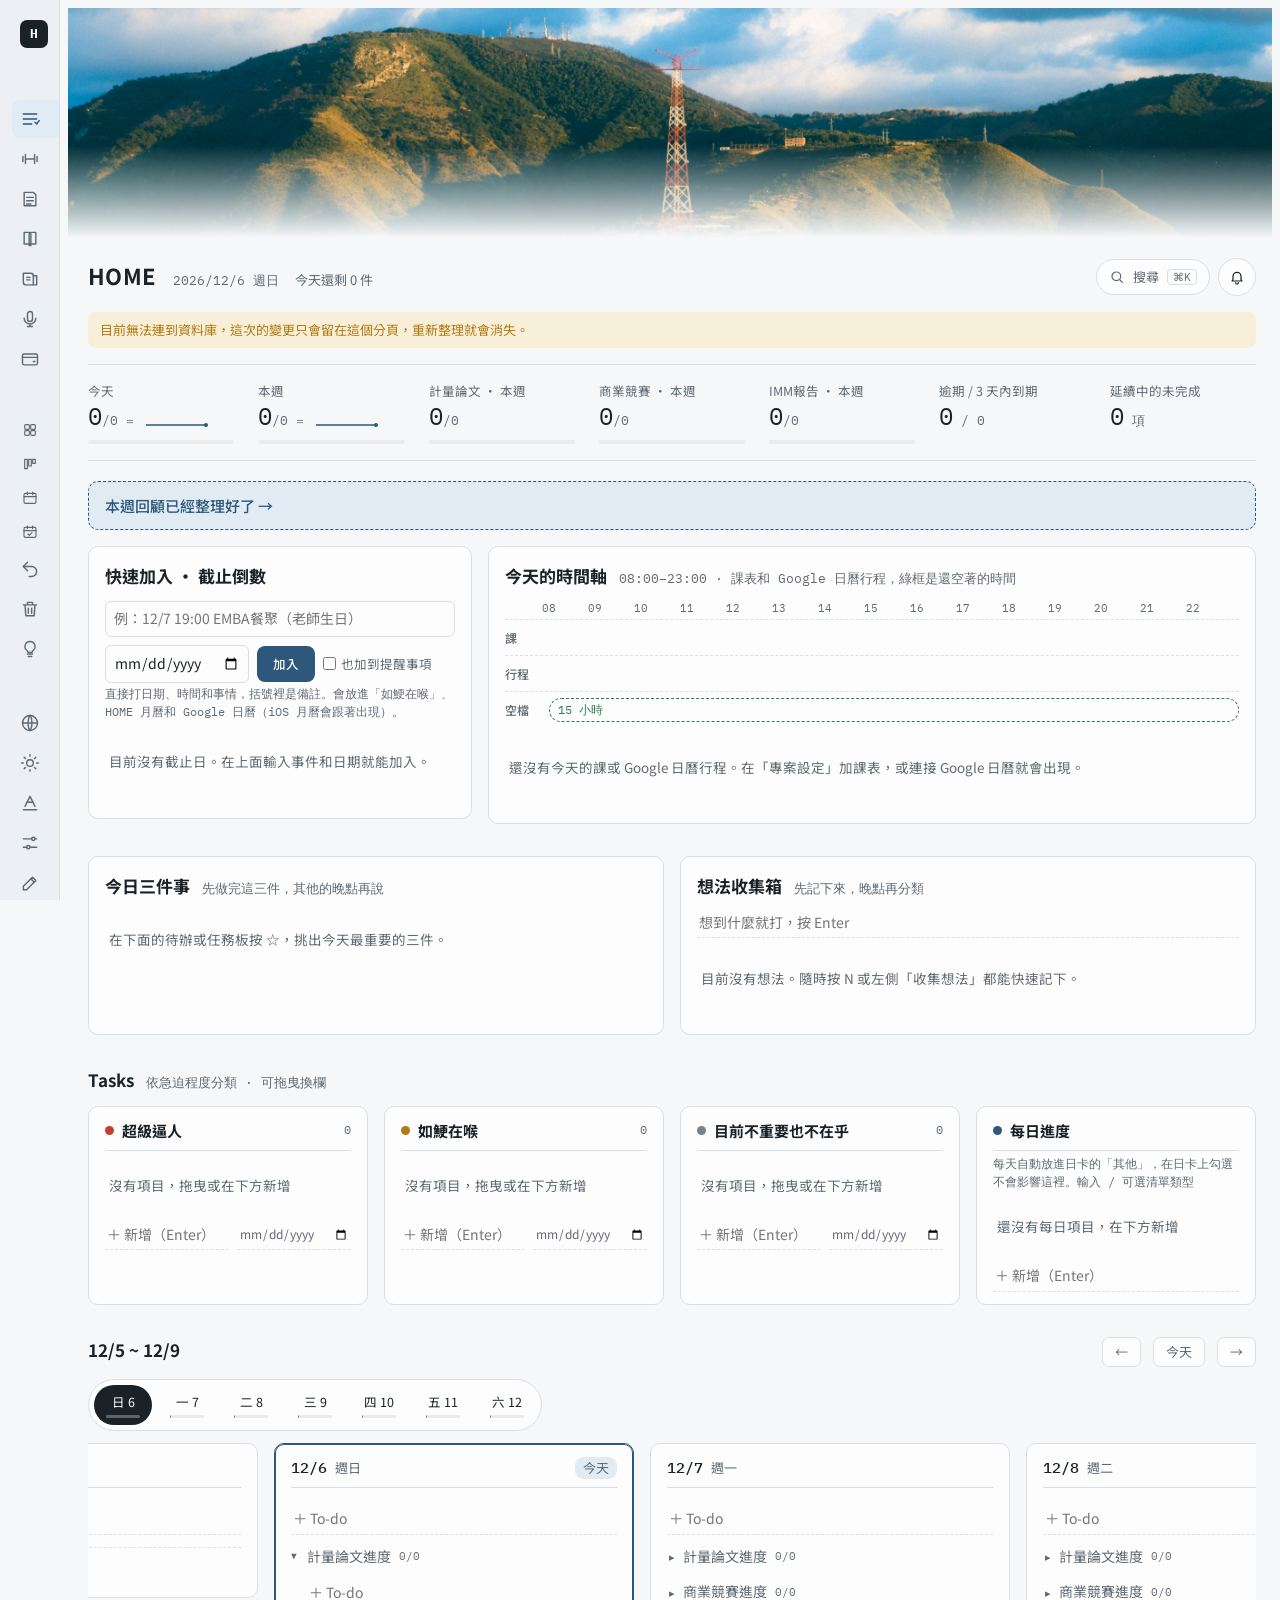
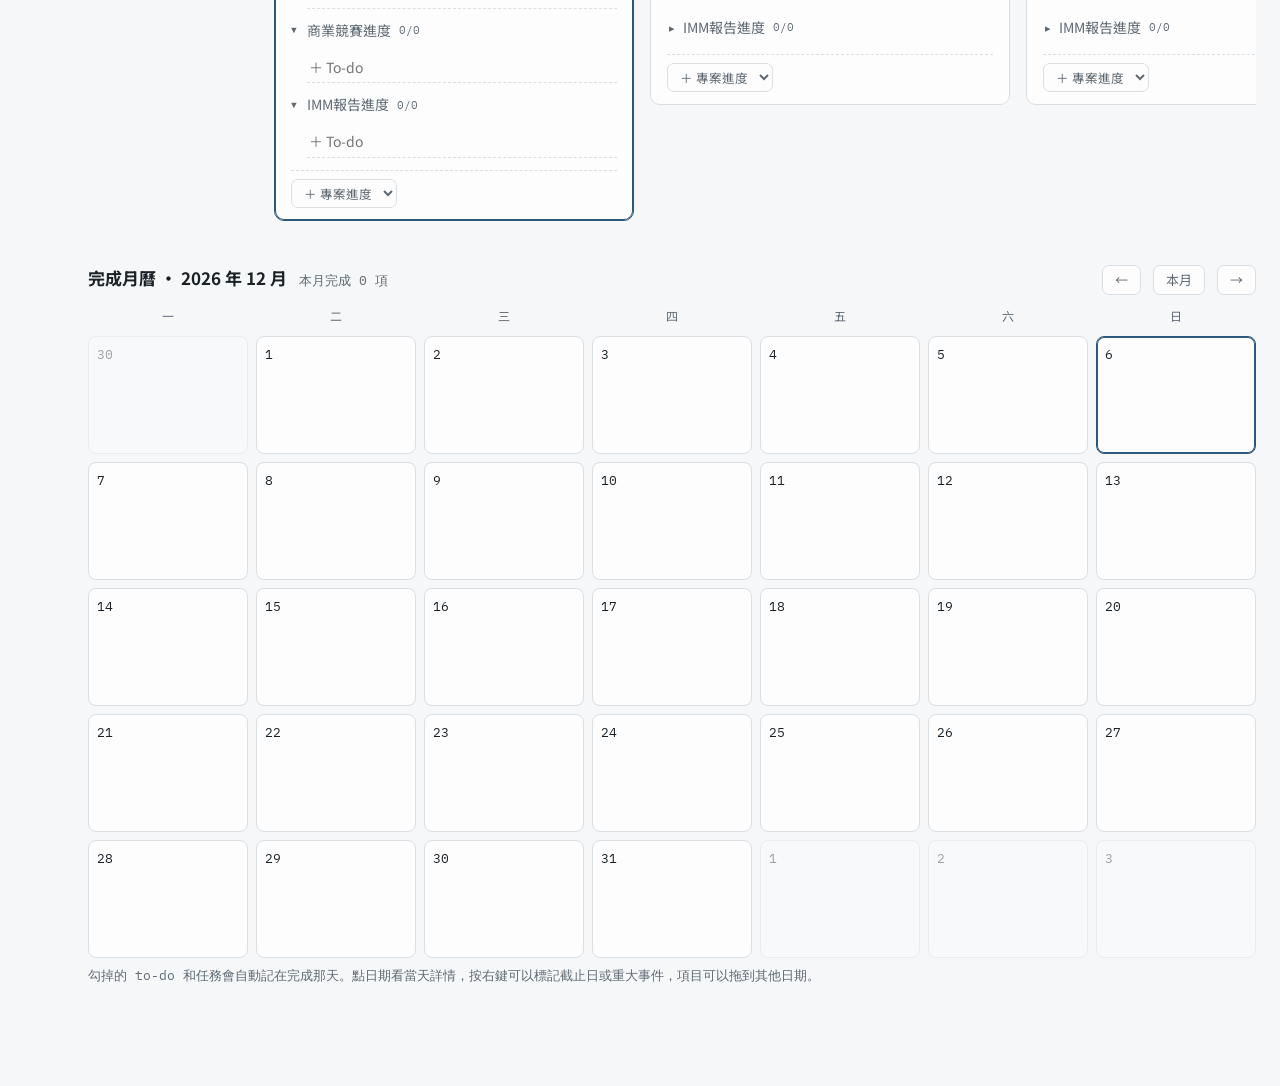
==== index.html @ 3d90a475 "Divider on --- and IME-safe Enter Typing --- then Enter adds a divider in task columns, the daily li" ====
<!doctype html>
<html lang="zh-Hant">
<meta charset="utf-8">
<meta name="viewport" content="width=device-width, initial-scale=1, viewport-fit=cover">
<title>Adam 的 HOME</title>
<meta name="claude:viewport-fit-sides" content="cover">
<script>
/* Standalone app (GitHub Pages): sign in with Google, store data in Firestore (fb.js), installable with offline cache.
   Inside claude.ai none of this runs and the page uses Claude's own storage. */
if (/\.github\.io$|^localhost$|^127\.0\.0\.1$/.test(location.hostname)) {
  window.HOME_READY = new Promise(r => { window.HOME_RESOLVE = r; });
  const add = (tag, attrs) => { const e = document.createElement(tag); Object.assign(e, attrs); document.head.appendChild(e); };
  add("link", { rel: "manifest", href: "manifest.webmanifest" });
  add("link", { rel: "apple-touch-icon", href: "icons/180.png" });
  add("meta", { name: "apple-mobile-web-app-capable", content: "yes" });
  add("meta", { name: "mobile-web-app-capable", content: "yes" });
  add("meta", { name: "apple-mobile-web-app-title", content: "HOME" });
  add("meta", { name: "theme-color", content: "#1d2124" });
  add("script", { type: "module", src: "fb.js" });
  if ("serviceWorker" in navigator) addEventListener("load", () => navigator.serviceWorker.register("sw.js").catch(() => {}));
}
</script>
<link rel="preconnect" href="https://fonts.googleapis.com">
<link rel="stylesheet" href="https://fonts.googleapis.com/css2?family=Noto+Sans+TC:wght@400;500;700&family=IBM+Plex+Mono:wght@400;500&display=swap">
<style>
.g-h h3[data-cmr],.sec-h h2[data-cmr]{border-radius:4px;cursor:text}.g-h h3[data-cmr]:hover,.sec-h h2[data-cmr]:hover{background:var(--calm-soft)}
.cmr-in{font:inherit;color:inherit;border:1px solid var(--accent);border-radius:4px;background:var(--surface);padding:1px 4px;min-width:6em;max-width:100%}
.gl-cell{display:inline-block;min-width:1.5em;border-radius:3px;outline:none;cursor:text}.gl-cell:hover{background:var(--calm-soft)}.gl-cell:focus{background:var(--surface);box-shadow:0 0 0 1px var(--accent)}.ex-ren input{font:inherit;width:100%;padding:2px 6px;border:1px solid var(--accent);border-radius:6px;background:var(--surface);color:inherit}

/* Layout: a slim left rail (expands on hover/tap) holds every switch; the desk to its right = overview, urgency board, week columns, done calendar */
:root{
  --bg:#f7f7f5; --surface:#ffffff; --fg:#1d2124; --muted:#6d747a; --line:#e3e4e1;
  --accent:#2f5d8a; --accent-soft:#e6eef6;
  --hot:#c2412d; --hot-soft:#fbe9e5; --warn:#b07a12; --warn-soft:#f8efd9; --hot-ink:#a3301c; --warn-ink:#7f5508; --calm:#7a8288; --calm-soft:#eef0f1;
  --good:#2f7d4f; --good-soft:#e3f1e8; --rail:#eeeeeb; --shade:rgb(0 0 0 / .14); --scrim:rgb(0 0 0 / .28);
  --f-body:"Noto Sans TC","PingFang TC","Microsoft JhengHei",system-ui,sans-serif;
  --f-mono:"IBM Plex Mono",ui-monospace,Menlo,monospace;
  --rail-w:60px; --rail-open:236px;
}
@media (prefers-color-scheme:dark){:root:not([data-theme="light"]){
  --bg:#17191b; --surface:#1f2225; --fg:#e7e9ea; --muted:#9aa1a7; --line:#30353a;
  --accent:#7fb0e0; --accent-soft:#22313f;
  --hot:#ef8a76; --hot-soft:#3a2420; --warn:#e2b45a; --warn-soft:#352b18; --hot-ink:#ef8a76; --warn-ink:#e2b45a; --calm:#a3abb1; --calm-soft:#272b2f; --good:#6cc391; --good-soft:#1d3226; --rail:#1b1e20;
  color-scheme:dark}}
:root[data-theme="dark"]{
  --bg:#17191b; --surface:#1f2225; --fg:#e7e9ea; --muted:#9aa1a7; --line:#30353a;
  --accent:#7fb0e0; --accent-soft:#22313f;
  --hot:#ef8a76; --hot-soft:#3a2420; --warn:#e2b45a; --warn-soft:#352b18; --hot-ink:#ef8a76; --warn-ink:#e2b45a; --calm:#a3abb1; --calm-soft:#272b2f; --good:#6cc391; --good-soft:#1d3226; --rail:#1b1e20;
  color-scheme:dark}
*{box-sizing:border-box}
h1,h2,h3,h4{text-wrap:balance}
body{background:var(--bg);color:var(--fg);font-family:var(--f-body);font-size:15px;line-height:1.55}
.wrap{max-width:1340px;margin:0 auto;padding-block:20px 60px;padding-left:calc(var(--rail-w) + max(20px,env(safe-area-inset-left,0px)));padding-right:max(16px,env(safe-area-inset-right,0px))}
header.top{display:flex;flex-wrap:wrap;align-items:baseline;gap:8px 16px;margin-bottom:16px}
h1{font-size:22px;margin:0;letter-spacing:.02em;font-weight:700}
.sub{color:var(--muted);font-size:13px;font-family:var(--f-mono)}
button,input,textarea,select{font:inherit;color:inherit}
button:focus-visible,input:focus-visible,textarea:focus-visible,select:focus-visible,summary:focus-visible,a:focus-visible{outline:2px solid var(--accent);outline-offset:2px}

/* ---- left rail ---- */
.side{position:fixed;left:0;top:0;bottom:0;z-index:20;width:calc(var(--rail-open) + env(safe-area-inset-left,0px));background:var(--rail);
  padding-left:env(safe-area-inset-left,0px);padding-top:env(safe-area-inset-top,0px);padding-bottom:env(safe-area-inset-bottom,0px);
  /* the rail is always full width; a clip reveals it, so opening never re-lays-out its contents */
  clip-path:inset(0 calc(var(--rail-open) - var(--rail-w)) 0 0);-webkit-clip-path:inset(0 calc(var(--rail-open) - var(--rail-w)) 0 0);
  transition:clip-path .18s ease,-webkit-clip-path .18s ease,box-shadow .18s ease;overflow:hidden}
.side::after{content:"";position:absolute;top:0;bottom:0;left:calc(var(--rail-w) + env(safe-area-inset-left,0px) - 1px);width:1px;background:var(--line);transition:transform .18s ease;pointer-events:none}
.side.open::after{transform:translateX(calc(var(--rail-open) - var(--rail-w)))}
.side-scroll{height:100%;overflow-y:auto;overflow-x:hidden;padding:16px 12px 20px;display:flex;flex-direction:column;gap:2px;scrollbar-width:thin}
.side.open{clip-path:inset(0 -32px 0 0);-webkit-clip-path:inset(0 -32px 0 0);box-shadow:4px 0 24px var(--shade)}
@media (hover:hover){.side:hover{clip-path:inset(0 -32px 0 0);-webkit-clip-path:inset(0 -32px 0 0);box-shadow:4px 0 24px var(--shade)}.side:hover::after{transform:translateX(calc(var(--rail-open) - var(--rail-w)))}}
.side .lbl{white-space:nowrap;opacity:0;transition:opacity .12s}
.side.open .lbl{opacity:1}
@media (hover:hover){.side:hover .lbl{opacity:1}}
.brand{display:flex;align-items:center;gap:12px;padding:4px 8px 16px;font-weight:700;letter-spacing:.04em}
.brand .mark{width:28px;height:28px;border-radius:7px;background:var(--fg);color:var(--bg);display:grid;place-items:center;font-family:var(--f-mono);font-size:13px;flex:none}
.grp{font-size:11px;letter-spacing:.08em;color:var(--muted);padding:16px 12px 4px;white-space:nowrap;height:32px}
.navb{display:flex;align-items:center;gap:12px;width:100%;border:0;background:none;border-radius:8px;padding:8px 8px;cursor:pointer;color:var(--muted);text-align:left;font-size:14px;min-height:38px}
.navb svg{width:20px;height:20px;flex:none;stroke:currentColor;fill:none;stroke-width:1.7;stroke-linecap:round;stroke-linejoin:round}
.navb:hover{background:var(--calm-soft);color:var(--fg)}
.navb[aria-current="page"]{background:var(--accent-soft);color:var(--accent);font-weight:500}
.navb .val{margin-left:auto;font-family:var(--f-mono);font-size:11.5px;color:var(--muted)}
.navb.sec{font-size:13px;min-height:32px;padding:4px 8px}
.navb.sec svg{width:16px;height:16px;margin:0 2px}
.side hr{border:0;border-top:1px solid var(--line);margin:8px 8px}
.menu-btn{display:none}
@media (max-width:700px){
  :root{--rail-w:0px}
  .side,.side:hover,.side.open{width:min(82vw, calc(var(--rail-open) + env(safe-area-inset-left,0px)));clip-path:none;-webkit-clip-path:none;border-right:1px solid var(--line);transition:transform .2s ease,box-shadow .2s ease}
  .side,.side:hover{transform:translateX(-101%);box-shadow:none}
  .side.open{transform:none}
  .side::after{display:none}
  .menu-btn{display:grid;place-items:center;position:fixed;z-index:21;top:calc(10px + env(safe-area-inset-top,0px));left:calc(10px + env(safe-area-inset-left,0px));width:40px;height:40px;border-radius:10px;border:1px solid var(--line);background:var(--surface);color:var(--fg);cursor:pointer}
  .menu-btn svg{width:20px;height:20px;stroke:currentColor;fill:none;stroke-width:1.8;stroke-linecap:round}
  .wrap{padding-top:64px}
  .brand{padding-left:52px}
}
.scrim{position:fixed;inset:0;z-index:19;background:var(--scrim)}

.banner{background:var(--warn-soft);color:var(--warn);border-radius:8px;padding:8px 12px;font-size:13px;margin-bottom:16px}
section.block{margin-bottom:32px;scroll-margin-top:calc(16px + env(safe-area-inset-top,0px))}
.sec-h{display:flex;align-items:baseline;gap:12px;flex-wrap:wrap;margin:0 0 12px}
.sec-h h2{font-size:17px;margin:0;font-weight:700}
.sec-h .sp{flex:1}
.ghost{border:1px solid var(--line);background:var(--surface);border-radius:7px;padding:4px 12px;font-size:13px;cursor:pointer;color:var(--muted)}
.ghost:hover{color:var(--fg);border-color:var(--muted)}
/* urgency board */
.col.daily .dot{background:var(--accent)}.dl-sub{margin:-4px 0 8px;font-size:12px}.col.daily .t[contenteditable]{outline:none;border-radius:4px}.col.daily .t[contenteditable]:focus{background:var(--calm-soft)}.dl-tag{color:var(--muted);font-size:12px;margin-left:4px}.item.dl-v .t{color:var(--muted);cursor:text}.item.dl-v.dl-own .t{color:var(--fg)}
.board{display:grid;grid-template-columns:repeat(var(--ncol,3),minmax(0,1fr));gap:16px}
@media (min-width:861px){.board[style*="--ncol:4"],.board[style*="--ncol:5"],.board[style*="--ncol:6"]{grid-template-columns:repeat(auto-fit,minmax(240px,1fr))}}
.col.custom .dot{background:var(--muted)}
.ctx.cm{position:fixed;z-index:60;min-width:200px;max-width:280px}
#cmenu[hidden],#slash[hidden]{display:none}
.ctx.slash{position:fixed;z-index:70;min-width:220px;max-width:300px;max-height:320px;overflow:auto}
.ctx.slash button{display:flex;align-items:center;gap:8px;width:100%}
.ctx.slash button.on{background:var(--accent-soft)}
.sl-ic{display:inline-flex;justify-content:center;width:22px;height:22px;align-items:center;border:1px solid var(--line);border-radius:5px;font-size:12px;color:var(--muted);flex:0 0 auto}
.sl-chip{flex:0 0 auto;border:0;border-radius:6px;padding:2px 8px;font-size:12px;background:var(--accent-soft);color:var(--accent);cursor:pointer;white-space:nowrap}
.item.blk .t,.item.blk hr{flex:1}
.item.k-h .t{font-weight:700;font-size:15.5px}
.item.k-p .t{color:var(--fg)}
.item.blk .bul{flex:0 0 auto;width:18px;color:var(--muted);font-family:var(--f-mono);font-size:13px;text-align:center}
.item.k-ul .bul{font-size:18px;line-height:1;color:var(--fg)}
.item.k-tg{display:block}
.item.k-tg details>summary{display:flex;align-items:center;gap:8px;cursor:pointer;list-style:none}
.item.k-tg details>summary::-webkit-details-marker{display:none}
.item.k-tg .tw{display:inline-block;transition:transform .15s;color:var(--muted);font-size:12px;width:18px;text-align:center}
.item.k-tg details[open] .tw{transform:rotate(90deg)}
.item.k-tg summary .t{flex:1}
.tg-kids{list-style:none;margin:4px 0 2px 24px;padding:0}
.tg-kids li{display:flex;gap:8px;align-items:center;padding:2px 0}.tg-kids li::before{content:"•";width:18px;text-align:center;font-size:16px;line-height:1}.tg-kids li .t{flex:1}
.tg-kids li .icon-btn{opacity:0}.tg-kids li:hover .icon-btn{opacity:1}
.tg-add{margin-left:24px}
.item.k-tb{display:block}
.item.k-tb .tb-h{display:flex;align-items:center;gap:8px;min-height:4px}.item.k-tb .tb-h .t{flex:1}
.tb-wrap{overflow-x:auto;margin:4px 0}
.utb{border-collapse:collapse;font-size:13.5px;min-width:100%}
.utb th,.utb td{border:1px solid var(--line);padding:0;min-width:84px}
.utb th{background:var(--calm-soft);font-weight:600}
.utb .tb-x{border:0;min-width:0;width:24px}.utb .tb-x .icon-btn{opacity:0}.utb tr:hover .tb-x .icon-btn{opacity:1}
.tb-cell{width:100%;border:0;background:transparent;padding:4px 8px;font:inherit;color:var(--fg);font-size:16px}
@media (hover:hover) and (pointer:fine){.tb-cell{font-size:13.5px}}
.utb th .tb-cell{font-weight:600}
.tb-cell:focus{outline:2px solid var(--accent);outline-offset:-2px;background:var(--surface)}
.tb-tools{display:flex;gap:8px;opacity:.55}.item.k-tb:hover .tb-tools,.item.k-tb:focus-within .tb-tools{opacity:1}
.item.k-hr hr{border:0;border-top:1px solid var(--line);margin:8px 0;width:100%}
.ctx.cm .add{display:flex;gap:8px;align-items:center}
.ctx.cm .add input[type=text]{flex:1;min-width:0}
.ctx-sep{height:1px;background:var(--line);margin:8px 0}
@media (max-width:860px){.board{grid-template-columns:1fr}}
.col{background:var(--surface);border:1px solid var(--line);border-radius:10px;padding:12px 16px 12px;min-width:0}
.col.drop{border-color:var(--accent);background:var(--accent-soft)}
.col-h{display:flex;align-items:center;gap:8px;padding-bottom:8px;border-bottom:1px solid var(--line);margin-bottom:8px}
.col-h b{font-size:15px}
.col-h .n{margin-left:auto;font-family:var(--f-mono);font-size:12px;color:var(--muted)}
.dot{width:9px;height:9px;border-radius:50%;flex:none}
.urgent .dot{background:var(--hot)} .nagging .dot{background:var(--warn)} .later .dot{background:var(--calm)}
ul.list{list-style:none;margin:0;padding:0}
.item{display:flex;align-items:flex-start;gap:8px;padding:4px 2px;border-radius:6px;min-width:0}
.item:hover{background:var(--bg)}
.item[draggable="true"]{cursor:grab}
.item input[type=checkbox]{width:16px;height:16px;margin-top:4px;accent-color:var(--accent);flex:none;cursor:pointer}
.item .t{flex:1;min-width:0;overflow-wrap:anywhere}
.item.done .t{color:var(--muted);text-decoration:line-through}
.item .due{font-family:var(--f-mono);font-size:11.5px;padding:1px 8px;border-radius:5px;background:var(--calm-soft);color:var(--muted);white-space:nowrap;margin-top:2px}
.item .due.soon{background:var(--hot-soft);color:var(--hot-ink)}
.item .acts{display:none;gap:2px}
.item:hover .acts,.item:focus-within .acts{display:flex}
@media (hover:none){.item .acts{display:flex}}
/* touch: the bigger buttons drop to their own line when the title would get squeezed */
@media (pointer:coarse){.item{flex-wrap:wrap}.item .t{flex:1 1 150px}.item .acts{margin-left:auto}}
.icon-btn{border:0;background:none;color:var(--muted);cursor:pointer;padding:2px 4px;border-radius:5px;font-size:13px;line-height:1.4}
.icon-btn:hover{background:var(--calm-soft);color:var(--fg)}
.add{display:flex;gap:8px;margin-top:8px}
.add input{flex:1;min-width:0;border:0;border-bottom:1px dashed var(--line);background:transparent;padding:4px 2px;font-size:14px}
.add input:focus{outline:none;border-bottom-color:var(--accent)}
.add input[type=date]{flex:0 0 auto;width:auto;font-size:12px;color:var(--muted)}
.done-toggle{font-size:12px;color:var(--muted);background:none;border:0;cursor:pointer;padding:8px 2px 0}
/* week */
/* five wide day columns; the row scrolls sideways instead of squeezing them */
.week{display:grid;grid-auto-flow:column;grid-auto-columns:minmax(360px,1fr);gap:16px;align-items:start;overflow-x:auto;padding-bottom:12px;overscroll-behavior-x:contain;scrollbar-width:auto;scrollbar-color:var(--muted) var(--calm-soft)}
.week::-webkit-scrollbar{height:10px}
.week::-webkit-scrollbar-track{background:var(--calm-soft);border-radius:5px}
.week::-webkit-scrollbar-thumb{background:var(--muted);border-radius:5px}
@media (max-width:640px){.week{grid-auto-columns:86vw}}
.day{background:var(--surface);border:1px solid var(--line);border-radius:10px;padding:12px 16px;min-width:0;display:flex;flex-direction:column;max-height:min(var(--day-max,680px),82vh)}
.day-body{flex:1 1 auto;min-height:0;overflow-y:auto;overscroll-behavior:contain;margin:0 -8px;padding:0 8px;scrollbar-width:thin;scrollbar-color:var(--muted) transparent}
.day-h,.day-foot{flex:0 0 auto}
.day.today{border-color:var(--accent);box-shadow:0 0 0 1px var(--accent) inset}
.day-h{display:flex;align-items:baseline;gap:8px;border-bottom:1px solid var(--line);padding-bottom:8px;margin-bottom:8px}
.day-h b{font-family:var(--f-mono);font-size:15px;font-weight:500}
.day-h span{color:var(--muted);font-size:13px}
.day-h .badge{margin-left:auto;font-size:11px;color:var(--accent);background:var(--accent-soft);padding:1px 8px;border-radius:9px}
details.proj{margin-top:8px}
details.proj summary{cursor:pointer;font-weight:500;font-size:14px;padding:3px 2px;list-style:none;display:flex;align-items:center;gap:8px}
details.proj summary::-webkit-details-marker{display:none}
details.proj summary::before{content:"▸";color:var(--muted);font-size:11px;transition:transform .12s;display:inline-block}
details.proj[open] summary::before{transform:rotate(90deg)}
details.proj summary .cnt{font-family:var(--f-mono);font-size:11px;color:var(--muted);font-weight:400}
details.proj summary .icon-btn{margin-left:auto}
details.proj .inner{padding-left:16px}
details.proj.virtual summary{color:var(--muted);font-weight:400}
.day-foot{display:flex;flex-wrap:wrap;gap:8px;margin-top:12px;padding-top:8px;border-top:1px dashed var(--line)}
.day-foot select{border:1px solid var(--line);background:var(--surface);border-radius:7px;font-size:12.5px;padding:3px 8px;color:var(--muted)}
.mini{font-size:12.5px}
.progress{height:4px;border-radius:2px;background:var(--calm-soft);overflow:hidden;margin:2px 0 8px}
.progress i{display:block;height:100%;background:var(--good)}
.carry-tag{font-size:12px;color:var(--warn-ink);background:var(--warn-soft);border-radius:4px;padding:0 4px;margin-top:3px;white-space:nowrap}
.papers .pp-add{display:flex;gap:8px;flex-wrap:wrap;align-items:center;padding:12px;margin-bottom:12px}
.papers .pp-add input{flex:1 1 180px;min-width:0}.papers .pp-add #pp-title{flex:3 1 260px}.papers .pp-add select{flex:0 1 auto}
.pp-f{margin-bottom:8px;flex-wrap:wrap}.pp-f .chip small{color:var(--muted);font-family:var(--f-mono);margin-left:2px}
.pp-g{margin-top:12px}.pp-g h3{margin:0 0 6px;font-size:15px}.pp-g h3 .cnt{font-family:var(--f-mono);font-size:12px;color:var(--muted);font-weight:400}
.pp-l{list-style:none;margin:0;padding:0}.pp{border-top:1px solid var(--line);padding:6px 0}.pp:first-child{border-top:0}
.pp-r{display:flex;align-items:flex-start;gap:8px}.pp-t{flex:1;min-width:0;text-align:left;display:flex;flex-direction:column;gap:2px;padding:4px 0;color:var(--fg);text-decoration:none}
.pp-t,.pp-t *{text-decoration:none}.pp-t:hover b{text-decoration:underline}.pp-head{margin:0 0 12px}.pp-head b{color:var(--fg);font-weight:500}
.pp-f .chip[aria-pressed="true"] small{color:inherit;opacity:.85}
.pp-t b{font-weight:500;overflow-wrap:anywhere}.pp.noted .pp-t b,.pp.read .pp-t b{color:var(--fg)}
.pp-peek{font-size:12.5px;color:var(--muted);white-space:nowrap;overflow:hidden;text-overflow:ellipsis}
.pp-st{flex:none;font-size:12px;padding:3px 8px;border-radius:999px;border:1px solid var(--line);background:var(--surface);color:var(--muted);min-width:66px;cursor:pointer;margin-top:2px}
.pp-st.read{background:var(--calm-soft);color:var(--fg);border-color:transparent}.pp-st.noted{background:var(--accent-soft);color:var(--accent);border-color:transparent;font-weight:500}
.pp-body{padding:6px 0 4px 74px}.pp-meta{display:grid;grid-template-columns:2fr 1fr 1fr;gap:6px;margin-bottom:8px}.pp-meta input:last-child{grid-column:1/-1}
.pp-nl{font-size:12.5px;color:var(--muted)}
.pp-pr{display:flex;align-items:center;gap:8px;margin-top:2px}.pp-prog{display:inline-block;width:120px;height:5px;border-radius:3px;background:var(--line);overflow:hidden;flex:none}.pp-prog i{display:block;height:100%;background:var(--accent)}
.pp-pn{font-family:var(--f-mono);font-size:12px;color:var(--muted)}
.pp-st.reading{background:var(--warn-soft);color:var(--warn-ink);border-color:transparent}
.pp-today{flex:none;margin-top:2px;white-space:nowrap}.pp-today.on{font-size:12px;color:var(--good);padding:4px 6px}
.pp-read{display:flex;flex-wrap:wrap;gap:8px 16px;align-items:center;margin-bottom:8px;font-size:13.5px}.pp-read input[type=number]{width:5.5em}.pp-bml{flex:1 1 240px;display:flex;align-items:center;gap:6px}.pp-bml input{flex:1;min-width:0}
.pp-log{display:flex;flex-wrap:wrap;gap:4px 12px;margin-bottom:8px;font-size:12.5px;font-family:var(--f-mono);color:var(--muted)}.pp-log .pp-nl{font-family:inherit}
.pp-day{display:flex;flex-wrap:wrap;align-items:center;gap:6px;margin-top:4px;font-size:12.5px;color:var(--muted)}.pp-day label{display:flex;align-items:center;gap:4px}
.pp-day input{width:4.5em;padding:2px 6px;font-size:13px}.pp-day .pp-prog{width:70px}.pp-bm{flex-basis:100%;white-space:nowrap;overflow:hidden;text-overflow:ellipsis}
@media (pointer:coarse){.pp-day input,.pp-read input{font-size:16px;min-height:36px}}.pp-body textarea{width:100%;margin-top:4px}
.free{margin-left:auto;font-size:12px;color:var(--muted);font-family:var(--f-mono);white-space:nowrap}.free.low{color:var(--hot-ink)}
.cls-l{display:flex;flex-wrap:wrap;gap:4px;margin:-2px 0 8px}.cls-c{font-size:12px;background:var(--calm-soft);border-radius:5px;padding:1px 6px;color:var(--fg)}.cls-c b{font-family:var(--f-mono);font-weight:500;color:var(--muted)}
.set-sec{border-top:1px solid var(--line);padding:4px 0}.set-sec:first-of-type{border-top:0}
.set-sec>summary{list-style:none;cursor:pointer;display:flex;align-items:center;gap:8px;min-height:44px}.set-sec>summary::-webkit-details-marker{display:none}
.set-sec>summary::before{content:"▸";color:var(--muted);font-size:12px;transition:transform .15s}.set-sec[open]>summary::before{transform:rotate(90deg)}
.set-sec>summary h3{margin:0;font-size:15px}.set-sec>summary .cnt{font-family:var(--f-mono);font-size:12px;color:var(--muted)}.set-sec>summary .lock{font-size:12px;opacity:.7}
.set-sec[open]{padding-bottom:10px}
.cls-view{list-style:none;margin:0 0 10px;padding:0}.cls-view li{display:flex;gap:12px;padding:6px 0;border-bottom:1px solid var(--line);font-size:14px}
.cls-view .cls-d{width:3em;color:var(--muted)}.cls-view .cls-t{font-family:var(--f-mono);width:8.5em;color:var(--muted)}.cls-ro{font-family:var(--f-mono);font-weight:500}
.cls-btns{display:flex;gap:8px;margin-top:6px}
.cls-panel h3{margin:0 0 4px;font-size:15px}.cls-panel .sub{margin:0 0 8px}
.cls-win{display:flex;align-items:center;gap:6px;flex-wrap:wrap;font-size:13.5px;margin-bottom:8px}
.cls-row{display:flex;align-items:center;gap:6px;padding:4px 0;flex-wrap:wrap}.cls-row input[type=text]{flex:1 1 140px;min-width:0}
.ex-spark{flex:none;margin-left:6px;vertical-align:middle}.ex-spark polyline{fill:none;stroke:var(--accent);stroke-width:1.5;stroke-linejoin:round}.ex-spark circle{fill:var(--accent)}
.gl-t tr.gl-base td{color:var(--muted)}.gl-t tr.gl-base td:first-child{display:flex;align-items:center;gap:2px}.gl-t tr.gl-base .mv{min-width:0;flex:1 1 auto;color:var(--muted)}.gl-t tr.gl-base .gl-bt{flex:none}.gl-bt{display:inline-block;margin-left:4px;padding:0 4px;border:1px solid var(--line);border-radius:3px;font-size:11px;color:var(--muted);vertical-align:middle}
.vt svg{width:100%;height:auto;display:block}.vt-grid{display:grid;grid-template-columns:repeat(auto-fill,minmax(260px,1fr));gap:12px;margin-top:8px}.vt-g{border:1px solid var(--line);border-radius:8px;padding:10px 12px}.vt-g-h{display:flex;align-items:baseline;gap:8px;flex-wrap:wrap;margin-bottom:4px}.vt-g-h .vt-v{font-family:var(--f-mono);font-size:13px}.vt-g-h .up{color:var(--good,#2e7d32);font-size:13px}.vt-g-h .down{color:var(--danger,#c62828);font-size:13px}.vt-g-h .sub{font-size:12px}.vt-how{margin-top:8px;font-size:12px}.vt .gl{stroke:var(--line);stroke-width:1}.vt .ax{fill:var(--muted);font-size:11px;font-family:var(--f-mono)}.vt .ln{fill:none;stroke:var(--accent);stroke-width:2;stroke-linejoin:round}.vt .pt{fill:var(--surface);stroke:var(--accent);stroke-width:1.5}
.vt .sec-h{display:flex;align-items:baseline;gap:10px;flex-wrap:wrap}.vt .sec-h h3{margin:0}.vt .seg{display:flex;gap:4px}.vt .seg button{white-space:nowrap}.vt .seg [aria-pressed=true]{background:var(--accent);color:var(--surface);border-color:var(--accent)}.vt-sum{margin:6px 0 4px;font-size:14px}.vt-sum .up{color:var(--good,#2e7d32)}.vt-sum .down{color:var(--danger,#c62828)}
@media (max-width:700px){.vt .ax{font-size:13px}}
.ex-curve{margin-bottom:10px}.ex-curve .eh-h{display:flex;align-items:baseline;gap:8px;flex-wrap:wrap}.ex-curve h4{margin:0}.ex-curve .sub{font-size:12px}
.ex-curve svg{width:100%;height:auto;max-height:180px;display:block}.ex-curve .gl{stroke:var(--line);stroke-width:1}.ex-curve .ax{fill:var(--muted);font-size:11px;font-family:var(--f-mono)}
.ex-curve .ln{fill:none;stroke:var(--accent);stroke-width:2;stroke-linejoin:round}.ex-curve .pt{fill:var(--surface);stroke:var(--accent);stroke-width:1.5}.ex-curve .pr{fill:var(--accent)}.ex-curve .prl{fill:var(--accent);font-size:10.5px;font-weight:600}
@media (max-width:700px){.pp-body{padding-left:0}.pp-meta{grid-template-columns:1fr}.ex-spark{display:none}.ex-curve .ax{font-size:15px}.ex-curve .prl{font-size:14px}}
@media (pointer:coarse){.pp-st{min-height:44px}.pp-t{min-height:44px}}
.tc-head{display:flex;flex-wrap:wrap;gap:12px 28px;align-items:flex-end;padding:14px 16px;margin-bottom:12px;position:relative}
.tc-big b{display:block;font-size:26px;font-weight:700;color:var(--accent)}.tc-st{display:flex;flex-direction:column;gap:2px}.tc-st b{font-family:var(--f-mono);font-size:18px;font-weight:600}
.tc-edit{position:absolute;top:8px;right:8px}.tc-reg-open{color:var(--warn-ink)}.tc-st label.sub{display:flex;gap:4px;align-items:center;min-height:28px}
.tc-grid{display:grid;grid-template-columns:repeat(auto-fit,minmax(min(100%,420px),1fr));gap:12px}.tc-grid .card{padding:14px 16px}.tc-grid h3{margin:0 0 8px;font-size:15px}.tc-grid h4{margin:10px 0 6px;font-size:13px;color:var(--muted)}
.tc-week{list-style:none;margin:0;padding:0}.tc-day{display:flex;gap:10px;align-items:flex-start;padding:6px 0;border-bottom:1px solid var(--line);font-size:14px}.tc-day:last-child{border-bottom:0}
.tc-dd{flex:none;width:6.5em;font-family:var(--f-mono);font-size:12.5px;color:var(--muted);padding-top:2px}.tc-day label{display:flex;gap:8px;align-items:flex-start;flex:1;cursor:pointer}
.tc-day.today{background:var(--accent-soft);border-radius:6px;padding-left:6px;padding-right:6px}.tc-day.done span{color:var(--muted);text-decoration:line-through}.tc-day.miss .tc-dd{color:var(--hot-ink)}
.tc-form{display:flex;flex-wrap:wrap;gap:8px;align-items:center;margin:8px 0}.tc-form input[type=number]{width:6.5em}.tc-form input[type=text]{flex:1 1 180px;min-width:0}.tc-form label{display:flex;flex-direction:column;gap:4px;font-size:12.5px;color:var(--muted)}
.tc-setup h3{margin:0 0 4px}.tc-setup .tc-form{align-items:flex-end;gap:12px}
.tc-curve{width:100%;height:auto;max-height:190px;display:block}.tc-curve .ln{fill:none;stroke:var(--accent);stroke-width:2}.tc-curve .pt{fill:var(--accent)}.tc-curve .tgt{stroke:var(--good);stroke-dasharray:4 4}.tc-curve .ax{fill:var(--muted);font-size:11px;font-family:var(--f-mono)}
.tc-mt{width:100%;border-collapse:collapse;font-size:13.5px}.tc-mt td{padding:4px 6px;border-bottom:1px solid var(--line)}.tc-mt td:first-child{font-family:var(--f-mono);color:var(--muted)}
.tc-stats{display:grid;grid-template-columns:1fr 1fr;gap:12px}.tc-bar{display:grid;grid-template-columns:6.5em 1fr auto;gap:6px;align-items:center;font-size:12.5px;margin:3px 0}.tc-bar i{height:6px;background:var(--line);border-radius:3px;overflow:hidden}.tc-bar b{display:block;height:100%;background:var(--accent)}.tc-bar em{font-style:normal;font-family:var(--f-mono)}.tc-bar small{color:var(--muted)}
.tc-el{list-style:none;margin:0;padding:0}.tc-el li{display:flex;gap:8px;align-items:center;padding:4px 0;border-bottom:1px solid var(--line);font-size:13.5px}.tc-el .t{flex:1;min-width:0}.tc-ep{font-family:var(--f-mono);font-size:12px;background:var(--calm-soft);border-radius:4px;padding:0 5px}.tc-ew{font-size:12px;color:var(--muted)}
.tc-plan{grid-column:1/-1}.tc-plan summary{cursor:pointer;list-style:none}.tc-plan summary h3{display:inline}.tc-wks{list-style:none;margin:8px 0 0;padding:0;display:grid;grid-template-columns:repeat(auto-fill,minmax(220px,1fr));gap:6px}
.tc-wks li{display:flex;gap:8px;align-items:center;border:1px solid var(--line);border-radius:8px;padding:6px 10px;font-size:13px}.tc-wks li.cur{border-color:var(--accent);background:var(--accent-soft)}.tc-wn{margin-left:auto;font-family:var(--f-mono)}
.tc-ph{font-size:11.5px;border-radius:4px;padding:0 5px;background:var(--calm-soft)}.tc-ph.strat{background:var(--warn-soft);color:var(--warn-ink)}.tc-ph.mock{background:var(--hot-soft);color:var(--hot-ink)}
.item.tc-v .t{color:var(--fg)}
.item.tc-v .acts{display:flex}
.sp-head{display:flex;flex-wrap:wrap;gap:12px 28px;align-items:flex-end;padding:14px 16px;margin-bottom:12px}
.sp-head .sp-stg b{display:block;font-size:18px;color:var(--accent)}.sp-next{flex-basis:100%;display:flex;flex-wrap:wrap;gap:8px;align-items:center;font-size:13px;color:var(--muted)}
.sp-card{padding:16px;margin-bottom:12px}.sp-card h3{margin:0;font-size:16px}.sp-steps{display:flex;flex-wrap:wrap;gap:6px 14px;margin:10px 0;font-size:14px}.sp-steps label{display:flex;gap:6px;align-items:center;min-height:32px}
.sp-tools{display:flex;flex-wrap:wrap;gap:8px;align-items:center;margin:8px 0}
.sp-text{font-size:17px;line-height:1.75;background:var(--calm-soft);border-radius:8px;padding:12px 14px;margin:8px 0}.sp-text.hide{filter:blur(6px);user-select:none}
.sp-s{cursor:pointer;border-radius:4px}.sp-s:hover{background:rgba(127,127,127,.15)}.sp-s.on{background:var(--warn-soft)}
.sp-w.miss{color:var(--hot-ink);background:var(--hot-soft);border-radius:3px;text-decoration:underline wavy}
.sp-live{font-size:14px;color:var(--muted);min-height:20px;margin:6px 0}.sp-res{font-size:15px;margin:8px 0}.sp-res b{color:var(--accent)}
.sp-timer{font-family:var(--f-mono);font-size:22px;font-weight:600}.sp-q{font-size:17px;font-weight:600;margin:8px 0}.sp-tips{font-size:14px;color:var(--muted);margin:4px 0 8px 18px}
.sp-fb{border-left:3px solid var(--accent);padding:6px 10px;font-size:14px;margin:8px 0}
.sp-hist{list-style:none;margin:0;padding:0;font-size:14px}.sp-hist li{display:flex;gap:10px;padding:5px 0;border-bottom:1px solid var(--line)}.sp-hist li:last-child{border:0}.sp-hist .t{flex:1;min-width:0}
.sp-body{display:grid;grid-template-columns:minmax(0,1fr) 260px;gap:16px;align-items:start}.sp-how{background:var(--calm-soft);border-radius:8px;padding:10px 12px;font-size:13.5px;position:sticky;top:12px}.sp-how h4{margin:0 0 6px;font-size:14px}.sp-how ol{margin:0;padding-left:18px;display:grid;gap:4px}.sp-done{margin:8px 0 0;font-weight:600;color:var(--accent)}
@media (max-width:900px){.sp-body{grid-template-columns:1fr}.sp-how{position:static;order:-1}}
.sp-adv{border:1px solid var(--line);border-radius:8px;padding:10px 12px;margin:8px 0;font-size:14px}.sp-adv h4{margin:0 0 6px;font-size:14px}.sp-adv>ul{margin:0;padding-left:18px;display:grid;gap:6px}.sp-pairs{list-style:none;padding:0;margin:4px 0 0;display:grid;gap:2px}.sp-pairs li{display:flex;gap:6px;align-items:center;flex-wrap:wrap}
.sp-voice{padding:10px 16px;margin-bottom:12px;display:flex;flex-wrap:wrap;gap:8px 12px;align-items:center;font-size:14px}.sp-voice label{display:flex;gap:8px;align-items:center;flex:1 1 220px;min-width:0;max-width:420px}.sp-voice select{flex:1;min-width:0;width:100%}.sp-voice details{flex-basis:100%}
.sp-why{font-size:13.5px;color:var(--muted)}.sp-why summary{cursor:pointer;min-height:32px;display:flex;align-items:center}

@media (max-width:700px){.tq-voc tr{display:grid;grid-template-columns:auto 1fr;gap:0 8px}.tq-voc tr td{border:0;align-self:center}.tq-voc tr{border-bottom:1px solid var(--line);padding:4px 0}.tq-voc tr td.tq-ex{grid-column:1/-1;padding-top:0}.tc-stats{grid-template-columns:1fr}.tc-big b{font-size:22px}}
@media (pointer:coarse){.tc-day label input{width:22px;height:22px}}
.tq{margin-bottom:12px;padding:16px}.tq-h{display:flex;flex-wrap:wrap;gap:4px 12px;align-items:baseline;margin-bottom:8px}.tq-h h3{margin:0;font-size:16px}
.tq-voc{margin:6px 0 12px}.tq-voc summary{cursor:pointer;font-weight:600;font-size:14px;min-height:36px;display:flex;align-items:center;gap:6px}.tq-voc table{width:100%;border-collapse:collapse;font-size:14px;margin-top:6px}.tq-voc td{padding:4px 6px;border-bottom:1px solid var(--line);vertical-align:top}.tq-voc td:first-child{white-space:nowrap}.tq-ex{color:var(--muted);font-size:13px}
.tq-blur{filter:blur(5px);cursor:pointer}.tq-blur:hover{filter:none}
.tq-yt{background:var(--calm-soft);border-radius:8px;padding:10px 12px;margin:8px 0}.tq-yt p{margin:4px 0}.tq-yt a{color:var(--accent);font-weight:600}
.tq-b{border-top:1px solid var(--line);padding:10px 0}.tq-part{font-family:var(--f-mono);font-size:12px;color:var(--accent);margin-bottom:4px}.tq-pass{white-space:pre-wrap;background:var(--calm-soft);border-radius:8px;padding:10px 12px;font-size:14px;line-height:1.6;margin-bottom:8px}
.tq-listen{display:flex;gap:10px;align-items:center;flex-wrap:wrap;margin-bottom:6px}.tq-scr{font-size:13.5px;margin-bottom:6px}.tq-scr summary{cursor:pointer;color:var(--muted)}.tq-scr p{margin:2px 0}
.tq-q{margin:6px 0 10px}.tq-q p{margin:0 0 4px}.tq-opts{display:grid;gap:2px}.tq-opts label{display:flex;gap:8px;align-items:flex-start;padding:5px 8px;border-radius:6px;cursor:pointer}.tq-opts label:hover{background:var(--calm-soft)}
.tq-opts label.right{background:var(--good-soft,rgba(46,125,50,.12));color:var(--good)}.tq-opts label.wrong{background:var(--hot-soft);color:var(--hot-ink);text-decoration:line-through}
.tq-why{font-size:13px;color:var(--muted);margin:4px 8px 0}.tq-zh{font-size:13px;margin:4px 8px 0}.tq-pzh{white-space:pre-wrap;font-size:14px;line-height:1.6;margin:6px 0}
.er{margin-bottom:16px}.er-h{display:flex;flex-wrap:wrap;gap:6px 14px;align-items:baseline}.er-h h3{margin:0}.er-item{border-top:1px solid var(--line);padding:10px 0}.er-meta{font-family:var(--f-mono);font-size:12px;color:var(--accent);margin-bottom:4px}.er-self{display:flex;gap:8px;margin-top:6px}.er-ok{color:var(--ok,#2e7d32)}.er-bad{color:var(--danger,#c62828)}.er-sched{font-size:13px;color:var(--muted)}.tq-foot{display:flex;gap:12px;align-items:center;border-top:1px solid var(--line);padding-top:10px}.tq-sc{font-size:16px;color:var(--accent)}
.tc-day.sel{outline:2px solid var(--accent);outline-offset:-2px;border-radius:6px}.tc-day .tc-dd{text-align:left;padding:0;background:none;border:0}
@media (pointer:coarse){.tq-opts label{min-height:44px;align-items:center}.tq-opts input{width:20px;height:20px}}
.settings-panel{margin-bottom:16px}
.settings-panel .prow{display:flex;align-items:center;gap:12px;padding:8px 0;border-bottom:1px solid var(--line)}
.settings-panel .prow span{flex:1;min-width:0}
.settings-panel .pname{flex:1;min-width:0;border:1px solid transparent;background:transparent;padding:4px 6px;margin-left:-7px;border-radius:6px;font:inherit;color:var(--fg)}
.settings-panel .pname:hover{border-color:var(--line)}.settings-panel .pname:focus{border-color:var(--accent);background:var(--surface);outline:none}
.settings-panel .prow .icon-btn:disabled{opacity:.3;cursor:default}
.settings-panel label.pin{font-size:13px;color:var(--muted);display:flex;gap:4px;align-items:center}
/* overview strip */
.overview{display:grid;grid-template-columns:repeat(auto-fit,minmax(140px,1fr));gap:16px 24px;margin-bottom:24px;padding-block:16px;border-block:1px solid var(--line)}
.ov{min-width:0}
.ov .k{font-size:12.5px;color:var(--muted);white-space:nowrap;overflow:hidden;text-overflow:ellipsis}
.ov .v{font-family:var(--f-mono);font-size:24px;font-variant-numeric:tabular-nums;line-height:1.3}
.ov .v small{font-size:13px;color:var(--muted)}
.ov .progress{margin:8px 0 0}
.ov.alert .v{color:var(--hot)}
.ov.ok .v{color:var(--good)}
/* done calendar */
.cal{display:grid;grid-template-columns:repeat(7,minmax(0,1fr));gap:8px}
.cal .wh{font-size:12px;color:var(--muted);text-align:center;padding-bottom:2px}
.cell{background:var(--surface);border:1px solid var(--line);border-radius:8px;padding:8px 8px;min-height:104px;text-align:left;cursor:pointer;display:flex;flex-direction:column;gap:2px;min-width:0}
.cell:hover{border-color:var(--muted)}
.cell.out{opacity:.4}
.cell.today{border-color:var(--accent);box-shadow:0 0 0 1px var(--accent) inset}
.cell.sel{background:var(--accent-soft)}
.cell.has{background:linear-gradient(var(--good-soft),var(--good-soft)) top/100% 3px no-repeat, var(--surface)}
.cell.has.sel{background:var(--accent-soft)}
.cell .n{font-family:var(--f-mono);font-size:13px;display:flex;justify-content:space-between;gap:4px}
.cell .n em{font-style:normal;color:var(--good);font-size:11px;font-weight:500}
.cell .ln{font-size:12px;white-space:nowrap;overflow:hidden;text-overflow:ellipsis;color:var(--fg)}
.cell .ln::before{content:"✓ ";color:var(--good)}
.cell .more{font-size:11.5px;color:var(--muted)}
@media (max-width:700px){.cell{min-height:56px;padding:4px 4px}.cell .ln,.cell .more{display:none}}
.cal-detail{margin-top:12px}
.cal-detail .src{font-size:11.5px;color:var(--muted);background:var(--calm-soft);border-radius:5px;padding:0 8px;white-space:nowrap;margin-top:3px}
/* review */
.review-grid{display:grid;grid-template-columns:minmax(0,1.3fr) minmax(0,1fr);gap:20px}
@media (max-width:960px){.review-grid{grid-template-columns:1fr}}
.inline-edit{outline:2px solid var(--accent);outline-offset:2px;border-radius:3px;background:var(--surface);cursor:text;white-space:normal}
tr.bad td{background:var(--hot-soft)}
.warn-i{color:var(--hot-ink);cursor:help}
.chk{margin:0 0 16px;border-color:var(--hot);background:var(--hot-soft)}
.chk .sec-h{margin:0}.chk .list{margin-top:8px}.chk .item{flex-wrap:wrap}
.linkish{background:none;border:0;padding:0;font:inherit;color:var(--fg);text-decoration:underline;text-underline-offset:3px;cursor:pointer;text-align:left}
.vol{margin-top:12px;border-top:1px dashed var(--line);padding-top:8px}
.vol h4{margin:0 0 4px;font-size:13.5px}.vol .sub{font-weight:400;font-size:12px}
.vol table{width:100%;border-collapse:collapse;font-size:13px}.vol td{padding:3px 4px;border-top:1px solid var(--line)}
.vol td.num{font-family:var(--f-mono);text-align:right}
li[data-lp]{-webkit-touch-callout:none}
li[data-lp] .t{-webkit-user-select:none;user-select:none}
.lp-src{opacity:.35}
li.lp-before{box-shadow:inset 0 3px 0 var(--accent)}li.lp-after{box-shadow:inset 0 -3px 0 var(--accent)}
.gcard.lp-over{outline:2px dashed var(--accent);outline-offset:-2px}
li[data-lpx] .ex-sum{-webkit-touch-callout:none;-webkit-user-select:none;user-select:none}
.lp-ghost{position:fixed;left:0;top:0;z-index:200;pointer-events:none;background:var(--surface);border:1px solid var(--accent);border-radius:8px;box-shadow:0 10px 28px var(--shade);padding:8px 12px;list-style:none;display:flex;gap:8px;align-items:center;opacity:.95}
.lp-dragging,.lp-dragging *{cursor:grabbing!important;-webkit-user-select:none;user-select:none}
.day.lp-over{outline:2px dashed var(--accent);outline-offset:-2px;background:var(--accent-soft)}
details.proj.lp-over{outline:2px dashed var(--accent);border-radius:8px}
.cell.lp-over{outline:2px dashed var(--accent);outline-offset:-2px}
.ex-rest{display:flex;align-items:center;gap:8px;font-size:13px;color:var(--muted);margin:8px 0 8px}.ex-rest input{width:110px;font-size:16px;padding:4px 8px}
.vol tr.vrow{cursor:pointer;-webkit-touch-callout:none;-webkit-user-select:none;user-select:none}.vol tr.vrow:hover td,.vol tr.vrow.op td{background:var(--accent-soft)}.vol tr.vrow:focus-visible{outline:2px solid var(--accent)}
.vol tr.vfix-row td{padding:8px 0 8px;border-top:0}
.vfix{display:grid;grid-template-columns:repeat(4,minmax(0,1fr)) auto;gap:4px;align-items:center;padding:8px;border:1px solid var(--line);border-radius:8px;margin-top:8px;background:var(--surface)}
.vfix.bad{border-color:var(--hot)}
.vfix .vf-n{grid-column:1/-1;font-size:13px;font-weight:600}
.vfix input{min-width:0;font-size:16px;padding:4px 8px}
.vfix .vf-err{grid-column:1/-1;color:var(--hot);font-size:12.5px}
.chk .vfix{margin:4px 0 2px}
@media (max-width:520px){.vfix{grid-template-columns:repeat(2,minmax(0,1fr))}.vfix button{grid-column:1/-1}}
td.up{color:var(--good);font-family:var(--f-mono);text-align:right;white-space:nowrap}td.down{color:var(--hot-ink);font-family:var(--f-mono);text-align:right;white-space:nowrap}
.prog{margin-bottom:8px}.prog .sec-h{margin-bottom:8px;flex-wrap:wrap}.prog h3{margin:0;font-size:17px}
.pg-row{display:flex;gap:16px;flex-wrap:wrap;margin-bottom:12px}.pg-row label,.pg-days label{display:flex;flex-direction:column;gap:4px;font-size:12.5px;color:var(--muted)}
.pg-row input{font:inherit;font-size:16px;padding:8px 8px;border:1px solid var(--line);border-radius:8px;background:var(--bg);color:var(--fg)}
.pg-days{display:grid;grid-template-columns:repeat(7,minmax(0,1fr));gap:8px}
.pg-days select{font:inherit;font-size:14px;padding:8px 4px;border:1px solid var(--line);border-radius:8px;background:var(--bg);color:var(--fg);min-width:0}
@media (max-width:700px){.pg-days{grid-template-columns:repeat(4,minmax(0,1fr))}}
.pg-sched{display:grid;grid-template-columns:repeat(7,minmax(0,1fr));gap:8px;margin:12px 0}
.pg-d{display:flex;flex-direction:column;align-items:center;gap:2px;padding:8px 4px;border-radius:8px;background:var(--bg);font-size:12.5px;color:var(--muted);text-align:center;min-width:0;overflow:hidden;text-overflow:ellipsis}
.pg-d.on{background:var(--accent-soft);color:var(--fg)}.pg-d b{font-weight:600}
.cmp{border-top:1px solid var(--line);margin-top:12px;padding-top:12px}.cmp h4{margin:8px 0}.cmp h4 .sub{font-weight:400;font-size:12px}
.cmp-t{width:100%;border-collapse:collapse;font-size:13.5px}.cmp-t th{text-align:left;font-weight:500;color:var(--muted);font-size:12.5px}.cmp-t td,.cmp-t th{padding:4px 8px;border-bottom:1px solid var(--line)}.cmp-t td:nth-child(2),.cmp-t td:nth-child(3){font-family:var(--f-mono)}
.wkvol{display:flex;flex-direction:column;gap:8px}.wv{display:grid;grid-template-columns:5em 1fr;gap:8px;align-items:end}.wv-n{font-size:12.5px;color:var(--muted)}
.wv-bars{display:grid;grid-auto-flow:column;grid-auto-columns:1fr;gap:3px;height:34px;align-items:end}.wv-bars i{display:block;background:var(--accent);opacity:.7;border-radius:2px 2px 0 0;min-height:1px}
.cmp-how{margin-top:12px;font-size:12px}
.gchip.plan{background:transparent;border:1px dashed hsl(var(--h,0) var(--gs,0%) 50%);background:radial-gradient(circle at 7px 50%,hsl(var(--h,0) var(--gs,0%) 50%) 3px,transparent 3.5px);color:var(--muted)}
.gchip.plan.miss{text-decoration:line-through;opacity:.6}
.gcell .gchip[draggable]{cursor:grab;-webkit-user-drag:element}.gchip.plan.moved{border-style:solid}
.gcell.drop{outline:2px dashed var(--accent);outline-offset:-2px}
.cell.gcell.inprog{box-shadow:inset 0 -3px 0 var(--accent-soft)}
.cell .wk-n{font-style:normal;font-size:10.5px;color:var(--accent);font-weight:600}
.focus-row{display:grid;grid-template-columns:repeat(auto-fit,minmax(320px,1fr));gap:16px}
.top3 .sec-h,.inbox .sec-h{margin-bottom:8px}
.top-list{list-style:none;margin:0;padding:0;counter-reset:top}
.top-list .item{counter-increment:top}
.top-list .item::before{content:counter(top);font-family:var(--f-mono);font-weight:600;color:var(--accent);width:16px;text-align:center}
.top-list .src,.ib-list .src{font-size:12px;color:var(--muted);white-space:nowrap}
.top-done{margin:8px 0 0;color:var(--good)}
.icon-btn.pin.on{color:var(--warn);opacity:1}
.ib-list .ib-acts{display:flex;gap:4px;align-items:center;opacity:.35}.ib-list .item:hover .ib-acts,.ib-list .item:focus-within .ib-acts{opacity:1}
@media (hover:none){.ib-list .ib-acts{opacity:1}}
#qc{position:fixed;inset:0;z-index:60;background:var(--shade);display:flex;justify-content:center;align-items:flex-start;padding:18vh 16px 0}
#qc[hidden]{display:none}
.qc-box{width:min(520px,100%);background:var(--surface);border:1px solid var(--line);border-radius:12px;padding:16px 16px;box-shadow:0 16px 40px var(--shade);display:flex;flex-direction:column;gap:8px}
.qc-box b{font-size:13px;color:var(--muted);font-weight:500}
.qc-box input{font-size:17px;border:0;border-bottom:1px solid var(--line);padding:8px 2px;background:transparent;color:var(--fg);outline:none}
.dlg-back{position:fixed;inset:0;z-index:50;background:var(--shade)}
.dlg{position:fixed;z-index:51;left:50%;top:50%;transform:translate(-50%,-50%);width:min(440px,calc(100vw - 32px));max-height:86vh;overflow:auto;background:var(--surface);border:1px solid var(--line);border-radius:12px;padding:16px;box-shadow:0 16px 40px var(--shade)}
.dlg h3{margin:0 0 4px;font-size:17px}.dlg .fl{display:flex;flex-direction:column;gap:4px;margin:12px 0;font-size:13px;color:var(--muted)}
.dlg textarea,.dlg input[type=date]{font:inherit;font-size:16px;color:var(--fg);background:var(--bg);border:1px solid var(--line);border-radius:8px;padding:8px}
.sp-prev{background:var(--bg);border-radius:8px;padding:12px 12px;font-size:13.5px;display:flex;flex-direction:column;gap:4px}
.sp-prev small{color:var(--muted)}.sp-prev div{display:flex;gap:12px}.sp-prev b{font-family:var(--f-mono);font-weight:500;min-width:6.5em}
.dlg-foot{display:flex;justify-content:flex-end;gap:8px;margin-top:16px}
.wk-ready{display:block;width:100%;margin:-12px 0 16px;padding:12px 16px;border-radius:10px;border:1px dashed var(--accent);background:var(--accent-soft);color:var(--accent);font:inherit;font-weight:500;text-align:left;cursor:pointer}
.wk{margin-bottom:24px}
.stats.wk-stats{margin-bottom:12px;grid-template-columns:repeat(4,minmax(0,1fr))}
@media (max-width:700px){.stats.wk-stats{grid-template-columns:repeat(2,minmax(0,1fr))}}
.wk-bars{display:grid;grid-template-columns:repeat(7,1fr);gap:8px;height:96px;margin:4px 0 16px}
.wb{position:relative;display:flex;flex-direction:column;justify-content:flex-end;align-items:center;gap:2px;font-size:12px;color:var(--muted)}
.wb i{display:block;width:min(36px,60%);min-height:2px;background:var(--good);border-radius:4px 4px 0 0;opacity:.75}
.wb b{position:absolute;top:0;font-family:var(--f-mono);font-weight:500;color:var(--fg)}
.wb.today span{color:var(--accent);font-weight:700}
.wk-grid{display:grid;grid-template-columns:repeat(auto-fit,minmax(300px,1fr));gap:16px;margin-bottom:12px}
.wk-grid h4{margin:0 0 8px}
.wk-grid .h{display:block;width:100%;text-align:left;background:none;border:0;border-top:1px solid var(--line);padding:8px 0;font:inherit;color:var(--fg);cursor:pointer}
.wk-grid .h .d{font-size:12px;color:var(--muted);font-family:var(--f-mono)}.wk-grid .h .x{font-size:13.5px}.wk-grid .h .x.imp{color:var(--muted)}
.wk-recap{margin-bottom:24px;padding:20px}
.wk-recap>.rc-h{display:flex;align-items:baseline;gap:8px;flex-wrap:wrap;margin-bottom:16px}.wk-recap>.rc-h h3{margin:0;font-size:18px}.wk-recap>.rc-h .sub{font-size:13px;color:var(--muted)}
.wk-recap h4{margin:0 0 8px;display:flex;gap:8px;align-items:baseline;font-size:14px}.wk-recap h4 small{font-weight:400;color:var(--muted);font-size:12.5px}
.rc-ai{background:var(--accent-soft);border-radius:10px;padding:12px 16px;margin-bottom:16px}.rc-ai h4{color:var(--accent)}
.rc-ai ol{margin:0;padding-left:1.4em;display:flex;flex-direction:column;gap:8px;font-size:14.5px;line-height:1.6}
.rc-row{display:grid;grid-template-columns:repeat(3,minmax(0,1fr));gap:16px 24px;margin-bottom:16px}
@media (max-width:900px){.rc-row{grid-template-columns:1fr 1fr}.rc-row>.rc-box:first-child{grid-column:1/-1}}
@media (max-width:600px){.rc-row{grid-template-columns:1fr}}
.rc-box{min-width:0}
.wk-recap .list .item{align-items:baseline}.wk-recap .rc-d{font-family:var(--f-mono);font-size:12px;color:var(--muted);flex:none;min-width:3.6em}
.rc-done{border-top:1px solid var(--line);padding-top:12px}
.rc-cols{columns:3 260px;column-gap:24px}
.rc-grp{break-inside:avoid;margin:0 0 12px}.rc-grp>b{display:block;font-size:13px;font-weight:600;margin:0 0 2px}.rc-grp>b small{font-weight:400;color:var(--muted);margin-left:6px}
.rc-line{font-size:13.5px;margin:0 0 6px;line-height:1.5}
.rc-tips{margin-top:4px;padding-top:12px;border-top:1px solid var(--line)}.rc-tips ul{margin:0 0 8px;padding-left:1.2em;display:flex;flex-direction:column;gap:6px;font-size:13.5px;line-height:1.55;color:var(--fg)}.rc-tips .sub{font-size:12px;color:var(--muted);margin:0}
.wk-sub{margin:8px 0 12px;font-size:15px;color:var(--muted);font-weight:500}
.card{background:var(--surface);border:1px solid var(--line);border-radius:10px;padding:16px}
.field{margin-bottom:16px}
.field label{display:block;font-size:13px;font-weight:500;margin-bottom:4px}
.field label small{color:var(--muted);font-weight:400;margin-left:8px}
textarea{width:100%;min-height:76px;border:1px solid var(--line);border-radius:8px;background:var(--bg);padding:8px 12px;resize:vertical;line-height:1.6}
textarea.big{min-height:150px}
.mood{display:flex;gap:8px;flex-wrap:wrap}
.mood button{border:1px solid var(--line);background:var(--bg);border-radius:8px;padding:4px 12px;cursor:pointer;font-size:13px}
.mood button[aria-pressed="true"]{border-color:var(--accent);background:var(--accent-soft);color:var(--accent)}
.daynav{display:flex;align-items:center;gap:8px;flex-wrap:wrap}
.daynav input[type=date]{border:1px solid var(--line);border-radius:7px;background:var(--surface);padding:3px 8px;font-family:var(--f-mono);font-size:13px}
.hist{display:flex;flex-direction:column;gap:12px}
.hist button.h{display:block;text-align:left;width:100%;border:1px solid var(--line);background:var(--surface);border-radius:9px;padding:12px 12px;cursor:pointer}
.hist button.h:hover{border-color:var(--muted)}
.hist .d{font-family:var(--f-mono);font-size:12.5px;color:var(--muted)}
.hist .x{font-size:13.5px;display:-webkit-box;-webkit-line-clamp:2;-webkit-box-orient:vertical;overflow:hidden}
.saved{font-size:12px;color:var(--muted);font-family:var(--f-mono)}
/* money */
.money-grid{display:grid;grid-template-columns:minmax(0,1fr) minmax(0,1.4fr);gap:20px}
@media (max-width:960px){.money-grid{grid-template-columns:1fr}}
.stats{display:grid;grid-template-columns:repeat(3,minmax(0,1fr));gap:12px;margin-bottom:16px}
.stat{background:var(--surface);border:1px solid var(--line);border-radius:10px;padding:12px 12px;min-width:0}
.stat .k{font-size:12px;color:var(--muted)}
.stat .v{font-family:var(--f-mono);font-size:19px;font-variant-numeric:tabular-nums}
.v.neg{color:var(--hot)} .v.pos{color:var(--good)}
.subs{margin-top:20px}
.sub-list{list-style:none;margin:0 0 16px;padding:0}
.sub-row{display:grid;grid-template-columns:minmax(0,1.4fr) minmax(0,.9fr) minmax(0,1fr) auto;gap:12px;align-items:center;padding:8px 4px;border-top:1px solid var(--line)}
.sub-row:first-child{border-top:0}
.sub-row .sb-name{font-weight:600;min-width:0;overflow-wrap:anywhere}.sub-row .sb-note{display:block;font-weight:400;font-size:12.5px;color:var(--muted)}
.sub-row .sb-amt{font-family:var(--f-mono);font-variant-numeric:tabular-nums}.sub-row small{color:var(--muted);font-size:12px}
.sub-row .sb-next{font-family:var(--f-mono);font-size:13.5px}.sub-row .sb-next small{display:block}
.sub-row.soon .sb-next small{color:var(--hot);font-weight:600}
.sub-row.paused{opacity:.5}
.sub-row .sb-acts{display:flex;gap:4px;align-items:center;justify-content:flex-end;flex-wrap:wrap}
form.sub-form{grid-template-columns:repeat(3,minmax(0,1fr));border-top:1px dashed var(--line);padding-top:16px}
.sub-btns{display:flex;gap:8px;justify-content:flex-end}
@media (max-width:640px){.sub-row{grid-template-columns:minmax(0,1fr) auto}.sub-row .sb-acts{grid-column:1/-1;justify-content:flex-start}form.sub-form{grid-template-columns:repeat(2,minmax(0,1fr))}}
form.exp{display:grid;grid-template-columns:repeat(2,minmax(0,1fr));gap:12px}
form.exp .full{grid-column:1/-1}
form.exp label{font-size:12.5px;color:var(--muted);display:flex;flex-direction:column;gap:3px}
form.exp input,form.exp select{border:1px solid var(--line);border-radius:7px;background:var(--bg);padding:8px 8px;min-width:0;width:100%}
.seg{display:flex;border:1px solid var(--line);border-radius:8px;overflow:hidden}
.seg button{flex:1;border:0;background:var(--bg);padding:8px;cursor:pointer;font-size:13.5px}
.seg button[aria-pressed="true"]{background:var(--accent);color:var(--surface)}
.primary{background:var(--accent);color:var(--surface);border:0;border-radius:8px;padding:8px 16px;cursor:pointer;font-weight:500}
.bars{display:flex;flex-direction:column;gap:8px}
.bar{display:grid;grid-template-columns:5em minmax(0,1fr) 6.5em;gap:8px;align-items:center;font-size:13px}
.bar .track{height:10px;background:var(--calm-soft);border-radius:5px;overflow:hidden}
.bar .track i{display:block;height:100%;background:var(--accent);border-radius:5px}
.bar .amt{text-align:right;font-family:var(--f-mono);font-variant-numeric:tabular-nums}
.ledger .dh{font-family:var(--f-mono);font-size:12.5px;color:var(--muted);margin:16px 0 4px;display:flex;justify-content:space-between}
.row{display:flex;gap:12px;align-items:center;padding:8px 4px;border-bottom:1px solid var(--line)}
.row .cat{font-size:12px;background:var(--calm-soft);color:var(--muted);border-radius:5px;padding:1px 8px;white-space:nowrap}
.row .note{flex:1;min-width:0;overflow-wrap:anywhere;font-size:14px}
.row .amt{font-family:var(--f-mono);font-variant-numeric:tabular-nums;white-space:nowrap}
.row .amt.in{color:var(--good)}
.empty{color:var(--muted);font-size:13.5px;padding:16px 4px}
/* touch devices: 16px inputs stop iPad/iPhone auto-zoom, which is what makes the page jump while typing */
html{-webkit-text-size-adjust:100%}
@media (pointer:coarse){input,textarea,select{font-size:16px!important}.icon-btn{padding:4px 8px;min-width:44px;min-height:44px;display:inline-grid;place-items:center}.done-toggle{min-height:44px;padding:8px 4px}.ghost,.hero-btns button,.mood button,.chip,select{min-height:44px}.ghost{min-width:44px}button,input,select,summary{touch-action:manipulation}}
/* cover */
.hero{position:relative;height:clamp(130px,20vw,230px);margin-left:calc(var(--rail-w) + env(safe-area-inset-left,0px));background:var(--calm-soft);overflow:hidden}
.hero img{width:100%;height:100%;object-fit:cover;display:block}
.hero::after{content:"";position:absolute;inset:auto 0 0 0;height:40%;background:linear-gradient(transparent,var(--bg));pointer-events:none}
.hero-btns{position:absolute;right:max(16px,env(safe-area-inset-right,0px));bottom:14px;z-index:1;display:flex;gap:8px;opacity:0;transition:opacity .15s}
.hero:hover .hero-btns,.hero-btns:focus-within{opacity:1}
@media (hover:none){.hero-btns{opacity:1}}
.hero.adjusting .hero-btns{opacity:1}.hero.adjusting img{cursor:grab;touch-action:none;user-select:none;-webkit-user-drag:none}.hero.adjusting img:active{cursor:grabbing}.hero.adjusting::after{display:none}
.hero-hint{align-self:center;font-size:12.5px;padding:4px 12px;border-radius:7px;background:rgba(0,0,0,.45);color:#fff}
.hero-btns button.on{background:var(--accent);color:var(--surface)}
.gev{display:block;font-size:12px;line-height:1.45;white-space:nowrap;overflow:hidden;text-overflow:ellipsis;padding:0 4px;margin:1px 0;border-radius:4px;background:hsl(217 70% 95%);color:hsl(217 55% 32%)}
.gev b{font-weight:600}.gev.holiday{background:transparent;color:var(--muted);padding-left:0}
.cal-pop .gev{display:inline-block;flex:0 0 auto;margin-right:8px}
:root[data-theme="dark"] .gev{background:hsl(217 30% 22%);color:hsl(217 70% 85%)}
@media (prefers-color-scheme:dark){:root:not([data-theme="light"]) .gev{background:hsl(217 30% 22%);color:hsl(217 70% 85%)}}
.gc-st{font-size:12px;color:var(--muted);margin-left:12px;display:inline-flex;align-items:center;gap:4px}.gc-st.warn{color:hsl(20 70% 42%)}
.gdot{width:7px;height:7px;border-radius:50%;background:hsl(217 70% 55%);display:inline-block}
.gc-chk{display:flex;align-items:center;gap:8px;font-size:12.5px;color:var(--muted);margin-top:8px;width:100%}
.hero-btns button{border:1px solid var(--line);border-radius:8px;padding:4px 12px;font-size:12.5px;cursor:pointer;background:var(--surface);color:var(--fg);box-shadow:0 1px 2px var(--shade)}
.wp-modal{position:fixed;inset:0;z-index:40;background:var(--scrim);display:grid;place-items:center;padding:16px}
.wp-modal[hidden]{display:none}
.wp-box{background:var(--surface);color:var(--fg);border-radius:14px;padding:16px;width:min(880px,100%);max-height:86vh;overflow:auto}
.wp-grid{display:grid;grid-template-columns:repeat(auto-fill,minmax(150px,1fr));gap:12px}
.wp-item{position:relative;border-radius:9px;overflow:hidden;border:2px solid transparent}
.wp-item.on{border-color:var(--accent)}
.wp-pick{display:block;width:100%;padding:0;border:0;background:none;cursor:pointer;text-align:left}
.wp-pick img{width:100%;aspect-ratio:16/7;object-fit:cover;display:block}
.wp-pick span{display:block;font-size:12.5px;padding:4px 8px;color:var(--muted)}
.wp-del{position:absolute;top:4px;right:4px;background:rgba(255,255,255,.85);color:#222}
.wp-up{display:grid;place-items:center;min-height:90px;border:1.5px dashed var(--line);color:var(--muted);font-size:13px;cursor:pointer}
@media (max-width:700px){.wrap{padding-top:20px}}
/* calendar marks */
.mark{font-size:11.5px;border-radius:4px;padding:0 4px;white-space:nowrap;overflow:hidden;text-overflow:ellipsis;cursor:grab;display:block}
.mark.deadline{color:var(--hot);background:var(--hot-soft);border-left:2px solid var(--hot)}
.mark.event{color:var(--accent);background:var(--accent-soft);border-left:2px solid var(--accent)}
.mark.busy{color:#fff;background:var(--accent);font-weight:600}
.cell.busy{background:var(--accent-soft)}
.week.with-busy{grid-template-columns:260px}
.day.busy-col{min-width:0}
.busy-col .sub{font-size:12.5px;color:var(--muted);margin:0 0 10px;line-height:1.5}
.busy-form{display:grid;gap:6px}.busy-form input{width:100%;min-width:0}
.busy-list{margin-top:10px}.busy-list .mark.busy{display:inline-block;flex:none}
.legend{display:flex;gap:8px;align-items:center}
.legend .mark{display:inline-block;cursor:default}
.lg-done{font-size:11.5px;color:var(--good)}
.cell .ln{cursor:grab}
.cell.drop{outline:2px dashed var(--accent);outline-offset:-2px}
.cal{position:relative}
.gsums{display:flex;flex-wrap:wrap;gap:8px;margin-bottom:12px}
.gsum{display:flex;align-items:center;gap:8px;flex-wrap:wrap;padding:8px 12px;border:1px solid var(--line);border-radius:8px;background:var(--surface);font-size:13px}
.gsum .dot{width:9px;height:9px;border-radius:50%;background:hsl(var(--h) 60% 50%)}
.gchip{display:flex;justify-content:space-between;gap:4px;font-size:11.5px;line-height:1.5;padding:0 4px;border-radius:4px;padding-left:16px;background:radial-gradient(circle at 7px 50%,hsl(var(--h,0) var(--gs,0%) 50%) 3px,transparent 3.5px),hsl(var(--h,0) var(--gs,0%) 50% / .14);white-space:nowrap;overflow:hidden;text-overflow:ellipsis;min-width:0}
.gchip[style]{--gs:60%}
.gchip b{font-weight:500;font-family:var(--f-mono);opacity:.75}
.cell.gcell{height:92px;padding:6px 8px}
.cell.gcell>*{flex:none}
.cell.gcell .n .more{margin-left:4px;font-family:var(--f-body)}
.cell.gcell.trained{background:linear-gradient(var(--accent-soft),var(--accent-soft)) top/100% 3px no-repeat, var(--surface)}
.cell.gcell.sel{background:var(--accent-soft)}
.gday{margin-top:12px;padding:12px 12px;border:1px solid var(--line);border-radius:10px;background:var(--surface)}
.gday h4{margin:12px 0 4px}.gday h4 .gchip{display:inline-flex;font-size:12.5px}
.gday table{width:100%;border-collapse:collapse;font-size:13px}.gday td{padding:3px 8px;border-top:1px solid var(--line)}
@media (max-width:700px){.cell.gcell{height:52px}.cell .gchip{font-size:0;height:6px;padding:0;border-left-width:0;background:hsl(var(--h,0) var(--gs,0%) 50%)}.gday td:nth-child(5){display:none}}
.cell{height:118px;min-height:0;overflow:hidden}
@media (max-width:700px){.cell{height:60px}}
.cal-pop{position:absolute;z-index:15;width:min(360px,92vw);max-height:min(460px,70vh);display:flex;flex-direction:column;background:var(--surface);border:1px solid var(--line);border-radius:12px;box-shadow:0 12px 36px var(--shade)}
.pop-h{display:flex;align-items:center;gap:8px;padding:12px 12px;border-bottom:1px solid var(--line)}
.pop-h b{font-family:var(--f-mono);font-size:15px}
.pop-mood{font-size:12px;color:var(--muted)}
.pop-h .sp{flex:1}
.pop-body{overflow:auto;padding:8px 12px 12px}
.pop-body h4{font-size:12.5px;color:var(--muted);font-weight:500;margin:12px 0 4px}
.pop-body .item{align-items:center;font-size:14px}
.pop-body .mark{display:inline-block;cursor:default}
.pop-rv{margin:0 0 8px;font-size:13.5px;line-height:1.5;overflow-wrap:anywhere}
.pop-rv small{display:block;color:var(--muted);font-size:11.5px}
.pop-foot{padding:8px 12px;border-top:1px solid var(--line);display:flex;gap:8px;align-items:center}
.pop-foot .primary{padding:8px 12px;font-size:13px}
@media (max-width:700px){.cal-pop{position:fixed;left:50%!important;top:50%!important;transform:translate(-50%,-50%)}}
.ctx{position:absolute;z-index:16;min-width:190px;background:var(--surface);border:1px solid var(--line);border-radius:10px;box-shadow:0 10px 30px var(--shade);padding:8px;display:flex;flex-direction:column;gap:2px}
.ctx-h{font-family:var(--f-mono);font-size:12px;color:var(--muted);padding:2px 8px 4px}
.ctx button{display:flex;gap:8px;align-items:center;border:0;background:none;text-align:left;padding:8px 8px;border-radius:7px;cursor:pointer;font-size:13.5px}
.ctx button:hover{background:var(--calm-soft)}
.ctx .mark{display:inline-block;cursor:default}
.ctx form{padding:2px 4px;align-items:center}
.detail-grid{display:grid;grid-template-columns:repeat(2,minmax(0,1fr));gap:20px}
@media (max-width:760px){.detail-grid{grid-template-columns:1fr}}
.detail-grid h3{font-size:13.5px;margin:0 0 8px;color:var(--muted);font-weight:500}
.cal-detail .item{align-items:center}
.cal-detail .item .mark{display:inline-block;cursor:default}
input.mv{border:1px solid var(--line);border-radius:6px;background:var(--bg);font-size:11.5px;padding:1px 4px;color:var(--muted);width:auto}
/* gym */
.gym-top{display:flex;flex-wrap:wrap;gap:12px;align-items:center;justify-content:space-between;margin-bottom:16px}
.chips{display:flex;flex-wrap:wrap;gap:8px;align-items:center}
.chip{border:1px solid var(--line);background:var(--surface);border-radius:20px;padding:4px 16px;cursor:pointer;font-size:14px}
.chip[aria-pressed="true"]{background:var(--accent);border-color:var(--accent);color:var(--surface)}
.chip[draggable]{cursor:grab}.chip.dragging{opacity:.4}
.chip.ins-l{box-shadow:-3px 0 0 var(--accent)}.chip.ins-r{box-shadow:3px 0 0 var(--accent)}
.chip-add{margin:0}.chip-add input{width:10em}
.gym-grid{display:grid;grid-template-columns:repeat(auto-fill,minmax(320px,1fr));gap:16px;align-items:start}
.gcard{padding:12px 16px}
.exc-paste{margin-top:8px;border:1px dashed var(--accent);color:var(--accent);width:100%;justify-content:center}
.exc-bar{display:flex;align-items:center;gap:8px;margin:0 0 12px;padding:8px 12px;border:1px dashed var(--accent);border-radius:8px;font-size:14px}
.g-h{display:flex;align-items:center;gap:8px;border-bottom:1px solid var(--line);padding-bottom:8px;margin-bottom:4px}
.g-h h3{margin:0;font-size:15px}
.g-h .cnt{font-family:var(--f-mono);font-size:12px;color:var(--muted)}
.g-h .sp{flex:1}
.ghost-card{background:transparent;border-style:dashed}
.exl{list-style:none;margin:0;padding:0}
.ex{border-bottom:1px solid var(--line)}
.ex:last-child{border-bottom:0}
.ex-sum{display:flex;align-items:center;gap:8px;width:100%;border:0;background:none;padding:8px 2px;cursor:pointer;text-align:left;flex-wrap:wrap}
.ex-sum .tw{color:var(--muted);font-size:11px;transition:transform .12s}
.ex.open .ex-sum .tw{transform:rotate(90deg)}
.ex-name{font-weight:500;flex:1;min-width:8em}
.ex-goal{flex-wrap:wrap}.ex-goal .sub{font-size:12px}.ex-target.goal{background:var(--accent-soft);color:var(--accent)}
.ex-target{font-family:var(--f-mono);font-size:12px;color:var(--fg);background:var(--calm-soft);border-radius:5px;padding:1px 8px}
.ex-last{font-family:var(--f-mono);font-size:11.5px;color:var(--good)}
.ex-body{padding:2px 2px 12px 16px;display:flex;flex-direction:column;gap:12px}
.ex-fields{display:grid;grid-template-columns:1fr;gap:8px}
.ex-fields label{display:flex;flex-direction:column;gap:2px;font-size:12px;color:var(--muted)}
.ex-fields input,.ex-log input{border:1px solid var(--line);border-radius:7px;background:var(--bg);padding:4px 8px;min-width:0;width:100%}
.ex-log{display:grid;grid-template-columns:repeat(4,minmax(0,1fr)) auto;gap:8px;align-items:center}
.ex-log .gl-date{grid-column:1/-1;width:12em}
.eh-h{display:flex;align-items:center;justify-content:space-between;gap:8px}
.eh-h h4{margin:0}
.sort-btn{font-size:12px;padding:2px 8px;border:1px solid var(--line);border-radius:6px;color:var(--muted);width:auto}
.ex-hist th{font-weight:500;color:var(--muted);text-align:left;font-size:11.5px;padding:2px 4px}
.ex-hist td .mv{border:0;background:transparent;font:inherit;color:inherit;padding:0;width:8.6em}
.ex-log .lg{font-size:12px;color:var(--muted)}
.ex-log .primary{padding:4px 12px}
@media (max-width:520px){.ex-log{grid-template-columns:repeat(2,minmax(0,1fr))}.ex-log .lg,.ex-log .gl-date{grid-column:1/-1;width:100%}.ex-log .primary{grid-column:1/-1}}
/* the new-entry row sits at the top of the history table; inputs look like the cells below */
.ex-hist table.gl-t{table-layout:fixed;width:100%}
.ex-hist .gl-t td{overflow:hidden;text-overflow:ellipsis;white-space:nowrap;padding-left:4px;padding-right:4px}
.ex-hist .gl-t th{padding-left:4px;padding-right:4px;white-space:normal;vertical-align:bottom}
.ex-hist .gl-t td .mv{width:100%;max-width:100%}
.ex-hist .gl-t .gl-new input:not(.mv){width:100%;margin:0;box-sizing:border-box}
.ex-hist .gl-t td:last-child{width:auto;text-align:center;overflow:visible;text-overflow:clip;padding:0}
.ex-hist .gl-t .gl-new-h td{white-space:normal;text-align:left!important;font-size:11.5px;color:var(--accent);padding:6px 4px 0;border:0;text-align:left}.ex-hist .gl-new .mv{color:var(--muted)}
.gl-new td{border-bottom:1px dashed var(--line);white-space:nowrap;padding-left:4px;padding-right:4px}
.gl-new input,.ex-rest input{border:1px solid transparent;border-radius:3px;background:transparent;padding:0 2px;margin:-1px -3px;font:inherit;color:inherit;width:auto}
.gl-new input:not(.mv){background:var(--calm-soft)}
.gl-new input:focus,.ex-rest input:focus,.gl-new input:hover,.ex-rest input:hover{border-color:var(--accent);background:var(--surface);outline:none}
.gl-new input::placeholder{color:var(--muted)}
.gl-new .gl-add{color:var(--accent);font-weight:700}
.ex-rest input{width:7em;font-size:14px;padding:2px 4px;margin:0}
@media (pointer:coarse){.gl-new input,.ex-rest input,.gl-cell{font-size:16px}}
/* gym history: short date label with the native picker invisible on top */
.gl-d{position:relative;display:inline-block;max-width:100%;vertical-align:middle;cursor:pointer}
.gl-d .gl-dv{font-family:var(--f-mono);white-space:nowrap}
.ex-hist .gl-t .gl-d input.mv{position:absolute;inset:0;width:100%;height:100%;margin:0;padding:0;opacity:0;cursor:pointer;border:0}
.gl-d:hover .gl-dv{color:var(--accent)}.gl-d:focus-within .gl-dv{box-shadow:0 0 0 1px var(--accent);border-radius:3px}
@media (pointer:coarse){.gl-d input.mv{font-size:16px}}
.ex-hist .gl-t th{white-space:nowrap;overflow:hidden;text-overflow:clip}
.ex-hist .gl-t tbody td{white-space:normal;overflow-wrap:anywhere;text-overflow:clip}
@container (max-width:480px){.ex-hist .gl-t tbody td,.ex-hist .gl-t th{padding-left:3px;padding-right:3px}}
.ex-hist .gl-t tr.gl-base td:first-child{display:table-cell}.ex-hist .gl-t tr.gl-base .gl-bt{margin:0 4px 0 0}
/* new-entry row: one full-width cell holding a grid; wide = aligned with the columns, narrow = labelled 3-column grid */
.ex-hist .gl-t tr.gl-new-w>td{padding:2px 0 6px;border-bottom:1px dashed var(--line);overflow:visible;white-space:normal}
.gl-new{display:grid;grid-template-columns:19% 17% 21% 11% 22% 10%;align-items:center}
.gl-new .gl-c{min-width:0;padding:0 4px;display:flex;align-items:center}
.gl-new .gl-c::before{display:none}
.gl-new .gl-d{background:var(--calm-soft);border-radius:3px;padding:0 2px}
.gl-new .gl-c input:not(.mv){width:100%;margin:0;box-sizing:border-box}
.gl-new .gl-c[data-add]{justify-content:center;padding:0}
.ex-hist{container-type:inline-size}
@container (max-width:480px){
  .gl-new{grid-template-columns:repeat(3,minmax(0,1fr));gap:8px 10px;padding:2px 4px 4px;align-items:end}
  .gl-new .gl-c{flex-direction:column;align-items:stretch;gap:2px;padding:0;text-align:left}
  .gl-new .gl-c::before{display:block;content:attr(data-l);font-size:11px;color:var(--muted);white-space:nowrap;overflow:hidden;text-overflow:ellipsis}
  .gl-new .gl-c input:not(.mv),.gl-new .gl-d{width:100%;margin:0;padding:4px 6px;min-height:32px;box-sizing:border-box;border-radius:5px}
  .gl-new .gl-d{background:var(--calm-soft);display:flex;align-items:center}
  .gl-new .gl-c[data-add] .gl-add{width:100%;min-height:32px;border:1px solid var(--accent);border-radius:5px}
}
.ex-hist h4{margin:0 0 4px;font-size:12px;color:var(--muted);font-weight:500}
.ex-hist table{border-collapse:collapse;width:100%;font-family:var(--f-mono);font-size:12.5px}
.ex-hist td{padding:3px 8px;border-bottom:1px solid var(--line)}
.ex-hist td:last-child{text-align:right;width:2em}
/* edit mode */
.edit-bar{background:var(--accent-soft);color:var(--accent)}
[data-tk][contenteditable]{outline:1px dashed var(--accent);outline-offset:2px;border-radius:3px;cursor:text;min-width:1em;display:inline-block}
.unote{white-space:pre-wrap;margin:12px 0;color:var(--fg);font-size:14.5px;line-height:1.6}
.unote[contenteditable]{outline:1px dashed var(--accent);outline-offset:2px;border-radius:3px;cursor:text;min-height:1.6em}
.unote[contenteditable]:focus{outline-style:solid;background:var(--accent-soft)}
.unote[contenteditable]:empty::before{content:attr(data-ph);color:var(--muted)}
[data-tk][contenteditable]:focus{outline-style:solid;background:var(--accent-soft)}
.toast{position:fixed;left:50%;transform:translateX(-50%);bottom:calc(18px + env(safe-area-inset-bottom,0px));background:var(--fg);color:var(--bg);padding:8px 16px;border-radius:8px;font-size:13px;opacity:0;transition:opacity .2s;pointer-events:none;z-index:30}
.toast.on{opacity:1}
/* ---- style: Atelier (limewash paper, umber ink, serif heads, paper cards; a warm-dusk variant for dark) ---- */
html:root[data-style="atelier"]{
  --bg:oklch(94.5% 0.010 76); --surface:oklch(97.6% 0.007 82); --fg:oklch(19% 0.024 52); --muted:oklch(47% 0.014 60); --line:oklch(84% 0.011 70);
  --accent:oklch(41% 0.075 248); --accent-soft:oklch(92% 0.022 248); --rail:oklch(91.8% 0.013 74); --calm-soft:oklch(91.8% 0.013 74);
  --hot:oklch(52% 0.13 32); --hot-ink:oklch(47% 0.13 32); --hot-soft:oklch(92% 0.03 40); --warn:oklch(58% 0.10 70); --warn-ink:oklch(45% 0.09 65); --warn-soft:oklch(92% 0.035 80);
  --good:oklch(50% 0.07 150); --good-soft:oklch(92% 0.03 150); --shade:oklch(30% 0.03 55 / .14);
  --at-card:0 0 0 1px oklch(30% 0.03 55 / .05), .5px 1px 1px oklch(30% 0.03 55 / .08), 3px 8px 14px -6px oklch(30% 0.03 55 / .14), 14px 36px 64px -28px oklch(30% 0.03 55 / .22);
  --at-glow:oklch(99% .006 85 / .9); --f-head:"Noto Serif TC","Newsreader",Georgia,serif; --f-fig:"Newsreader",Georgia,serif;
}
@media (prefers-color-scheme:dark){html:root[data-style="atelier"]:not([data-theme="light"]){
  --bg:oklch(19% 0.012 60); --surface:oklch(23% 0.013 62); --fg:oklch(92% 0.012 80); --muted:oklch(70% 0.014 70); --line:oklch(32% 0.012 62);
  --accent:oklch(74% 0.06 248); --accent-soft:oklch(30% 0.03 248); --rail:oklch(17% 0.012 60); --calm-soft:oklch(27% 0.012 62);
  --hot:oklch(74% 0.11 40); --hot-ink:oklch(74% 0.11 40); --hot-soft:oklch(30% 0.04 40); --warn:oklch(80% 0.09 75); --warn-ink:oklch(80% 0.09 75); --warn-soft:oklch(30% 0.04 75);
  --good:oklch(76% 0.08 150); --good-soft:oklch(29% 0.035 150); --shade:oklch(5% 0.01 60 / .5);
  --at-card:0 0 0 1px oklch(100% 0 0 / .04), 0 18px 40px -20px oklch(5% 0.01 60 / .6); --at-glow:oklch(30% .02 70 / .5);
  color-scheme:dark}}
html:root[data-style="atelier"][data-theme="dark"]{
  --bg:oklch(19% 0.012 60); --surface:oklch(23% 0.013 62); --fg:oklch(92% 0.012 80); --muted:oklch(70% 0.014 70); --line:oklch(32% 0.012 62);
  --accent:oklch(74% 0.06 248); --accent-soft:oklch(30% 0.03 248); --rail:oklch(17% 0.012 60); --calm-soft:oklch(27% 0.012 62);
  --hot:oklch(74% 0.11 40); --hot-ink:oklch(74% 0.11 40); --hot-soft:oklch(30% 0.04 40); --warn:oklch(80% 0.09 75); --warn-ink:oklch(80% 0.09 75); --warn-soft:oklch(30% 0.04 75);
  --good:oklch(76% 0.08 150); --good-soft:oklch(29% 0.035 150); --shade:oklch(5% 0.01 60 / .5);
  --at-card:0 0 0 1px oklch(100% 0 0 / .04), 0 18px 40px -20px oklch(5% 0.01 60 / .6); --at-glow:oklch(30% .02 70 / .5);
  color-scheme:dark}
[data-style="atelier"] body{background:var(--bg) radial-gradient(120% 60% at 15% -10%, var(--at-glow), transparent 60%) no-repeat}
[data-style="atelier"] .card,[data-style="atelier"] .col,[data-style="atelier"] .day{border-radius:2px;border-color:transparent;box-shadow:var(--at-card)}
[data-style="atelier"] h1,[data-style="atelier"] h2,[data-style="atelier"] h3{font-family:var(--f-head);font-weight:500;letter-spacing:-.01em}
[data-style="atelier"] h1{font-size:30px;font-weight:400}
[data-style="atelier"] .ov .v{font-family:var(--f-fig);font-weight:400;font-size:30px}
[data-style="atelier"] .primary,[data-style="atelier"] .ghost,[data-style="atelier"] .chip,[data-style="atelier"] .mood button,[data-style="atelier"] .hero-btns button{border-radius:3px}
[data-style="atelier"] .hero img{filter:saturate(.85) sepia(.08)}
@keyframes tick{0%{transform:scale(1)}40%{transform:scale(1.25)}100%{transform:scale(1)}}
input[type=checkbox]:checked{animation:tick .22s cubic-bezier(.3,.7,.4,1)}
.item.done .t{transition:color .2s}

/* deadlines card + timeline row */
.today-row{display:grid;grid-template-columns:minmax(300px,1fr) 2fr;gap:16px;align-items:start}
@media (max-width:1000px){.today-row{grid-template-columns:1fr}}
.cd-card h2,.tl-card h2{font-size:17px}
.cd-add{display:flex;gap:8px;align-items:center;flex-wrap:wrap;margin:4px 0 2px}.cd-add input[type=text]{flex:1 1 100%;min-width:0}.cd-add input{font:inherit;font-size:14px;border:1px solid var(--line);border-radius:6px;padding:6px 8px;background:var(--surface);color:var(--fg)}
@media (pointer:coarse){.cd-add input{font-size:16px}}
.cd-hint{font-size:12px;margin:2px 0 12px}.cd-hint.qk-on{color:var(--fg)}.cd-hint.qk-bad{color:var(--muted)}
.cd-rem{display:inline-flex;align-items:center;gap:5px;font-size:12.5px;color:var(--muted);white-space:nowrap;cursor:pointer}.cd-rem input{margin:0}
.qk-bar{display:flex;align-items:center;gap:8px;flex-wrap:wrap;background:var(--calm-soft);border-radius:8px;padding:6px 8px 6px 12px;margin:-4px 0 12px;font-size:13px}.qk-bar span{flex:1 1 140px;min-width:0}.qk-bar a.primary{text-decoration:none;display:inline-flex;align-items:center}
.qk-sub{display:block;font-size:11.5px;color:var(--muted);line-height:1.35;margin-top:1px}
@media (pointer:coarse){.cd-rem{min-height:44px}.cd-rem input{width:20px;height:20px}}
.cd-next{background:var(--fg);color:var(--bg);border-radius:10px;padding:14px 16px;margin:0 0 12px}.cd-next .sub{color:color-mix(in srgb,var(--bg) 65%,transparent);font-size:12.5px}
.cd-next.over{background:var(--hot)}.cd-big{font:500 22px/1.3 var(--f-mono)}.cd-tt{display:flex;gap:8px;align-items:center;margin:6px 0 2px;font-size:15px}.cd-tt input{width:18px;height:18px;accent-color:var(--bg)}
.cd-over{margin-top:10px;font-size:13px}.cd-over summary{cursor:pointer;color:var(--hot);padding:4px 0}
.cd-card h4{font-size:12.5px;color:var(--muted);font-weight:500;margin:0 0 4px}
.cd-list .item{gap:10px}.cd-dt{font:12px var(--f-mono);color:var(--muted);white-space:nowrap;min-width:6.4em}.cd-n{margin-left:auto;font:12px var(--f-mono);white-space:nowrap;color:var(--muted)}.cd-n.over{color:var(--hot)}
.tl{position:relative;margin-top:8px}.tl-hrs,.tl-lane{display:grid;grid-template-columns:44px 1fr;align-items:center}
.tl-hrs .tl-track{height:18px}.tl-hrs span{position:absolute;transform:translateX(-50%);font:11px var(--f-mono);color:var(--muted);top:0}
.tl-lane{height:36px;border-top:1px dashed var(--line)}.tl-lane b{font-size:12px;font-weight:500;color:var(--muted)}
.tl-track{position:relative;height:100%}
.tl-b{position:absolute;top:6px;height:24px;border-radius:12px;font-size:12px;line-height:24px;padding:0 8px;overflow:hidden;white-space:nowrap;text-overflow:ellipsis;box-sizing:border-box;background:var(--fg);color:var(--bg)}
.tl-b span{display:block;overflow:hidden;text-overflow:ellipsis}.tl-b.ev{background:var(--accent);color:#fff}.tl-b.free{background:transparent;border:1px dashed var(--good);color:var(--good);line-height:22px}.tl-b.past{opacity:.45}
.tl-nowwrap{position:absolute;left:44px;right:0;top:0;bottom:0;pointer-events:none}.tl-now{position:absolute;top:16px;bottom:0;width:2px;background:var(--hot)}.tl-now span{position:absolute;top:-16px;left:50%;transform:translateX(-50%);background:var(--hot);color:#fff;font:600 10.5px/16px var(--f-mono);padding:0 5px;border-radius:8px}
@media (max-width:700px){.tl-hrs span:nth-child(even){display:none}}
/* header extras */
header.top .hx{display:flex;gap:6px 14px;align-items:center;flex-wrap:wrap;font-size:13px;color:var(--muted)}.hx-sum b{color:var(--fg);font-weight:600}.hx-sum u{text-decoration-color:var(--warn);text-underline-offset:3px}
.hx-wx{border:1px solid var(--line);background:var(--surface);border-radius:999px;padding:3px 12px;white-space:nowrap}
header.top .hx-tools{margin-left:auto;display:flex;gap:8px;align-items:center;align-self:center}
.hx-search{display:flex;align-items:center;gap:8px;border:1px solid var(--line);background:var(--surface);color:var(--muted);border-radius:999px;padding:6px 12px;font:inherit;font-size:13px;cursor:pointer;min-height:36px}
.hx-search svg,.hx-bell svg{width:16px;height:16px;fill:none;stroke:currentColor;stroke-width:1.8;stroke-linecap:round;stroke-linejoin:round}
.hx-search kbd{font:11px var(--f-mono);border:1px solid var(--line);border-radius:4px;padding:0 5px}
@media (max-width:700px){.hx-search .lbl,.hx-search kbd{display:none}}
.hx-bellw{position:relative}.hx-bell{width:38px;height:38px;border-radius:50%;border:1px solid var(--line);background:var(--surface);color:var(--fg);display:grid;place-items:center;cursor:pointer;position:relative}
.hx-bell .b{position:absolute;top:-4px;right:-4px;background:var(--hot);color:#fff;font:600 10.5px/17px var(--f-mono);min-width:17px;border-radius:9px;text-align:center;padding:0 3px}
.nf-pop{position:absolute;right:0;top:46px;width:min(340px,calc(100vw - 32px));background:var(--surface);border:1px solid var(--line);border-radius:12px;box-shadow:0 12px 36px var(--shade);z-index:40;padding:6px;max-height:60vh;overflow:auto}
.nf-h{padding:8px 10px;font-size:14px}.nf-i{display:flex;gap:10px;width:100%;text-align:left;border:0;background:none;color:var(--fg);font:inherit;font-size:13.5px;padding:9px 10px;border-radius:8px;cursor:pointer}.nf-i:hover{background:var(--calm-soft)}
.nf-i.new{background:var(--accent-soft)}.nf-i .s{display:block;color:var(--muted);font-size:12px}.nf-i .ic{width:20px;text-align:center}
.navb{position:relative}.nbadge{position:absolute;left:30px;top:4px;background:var(--hot);color:#fff;font:600 10px/15px var(--f-mono);min-width:15px;border-radius:8px;text-align:center;padding:0 3px}
/* search */
.sk{position:fixed;inset:0;background:var(--scrim);z-index:90;display:grid;place-items:start center;padding:12vh 16px 0}
.sk-box{width:min(620px,100%);background:var(--surface);border-radius:14px;box-shadow:0 20px 60px var(--shade);overflow:hidden}
.sk-box input{width:100%;box-sizing:border-box;border:0;border-bottom:1px solid var(--line);padding:16px 18px;font:inherit;font-size:17px;background:transparent;color:var(--fg);outline:none}
.sk-res{max-height:55vh;overflow:auto;padding:4px 0 8px}.sk-g{padding:8px 18px 2px;font-size:11.5px;color:var(--muted)}
.sk-i{display:flex;gap:10px;width:100%;border:0;background:none;color:var(--fg);font:inherit;font-size:14px;padding:8px 18px;text-align:left;cursor:pointer}.sk-i .t{overflow:hidden;text-overflow:ellipsis;white-space:nowrap}.sk-i small{margin-left:auto;color:var(--muted);font:12px var(--f-mono);white-space:nowrap}
.sk-i.on,.sk-i:hover{background:var(--accent-soft)}.sk-res .empty{padding:10px 18px}
.sw-bar{display:flex;align-items:center;gap:8px;flex-wrap:wrap;margin:0 0 16px;padding:10px 14px;border:1px solid var(--line);border-left:3px solid var(--accent);border-radius:10px;background:var(--surface);font-size:14px}
.sw-i{flex-wrap:wrap}.sw-acts{display:flex;align-items:center;gap:6px;flex-wrap:wrap}.sw-acts input[type=date]{font:12px var(--f-mono);padding:4px 6px;border:1px solid var(--line);border-radius:6px;background:transparent;color:var(--fg)}
.pg-shift{font:inherit;font-size:13px;padding:4px 8px;border:1px solid var(--line);border-radius:8px;background:var(--surface);color:var(--fg);margin-right:6px}
.pl{margin:16px 0}.pl-grid{display:grid;grid-template-columns:repeat(auto-fill,minmax(280px,1fr));gap:16px;margin-top:8px}.pl-g .cnt{color:var(--muted);font:12px var(--f-mono)}
.pl-rows{list-style:none;margin:6px 0 4px;padding:0}.pl-rows li{display:flex;gap:10px;align-items:baseline;padding:5px 0;border-bottom:1px solid var(--line);font-size:14px}.sk-res.pl .pl-rows li{padding:6px 18px}
.pl-d{flex:0 0 auto;color:var(--muted);font:12px var(--f-mono);min-width:72px}.pl-t{flex:1;min-width:0;overflow-wrap:anywhere}.pl-ok{color:var(--accent);font-size:12px}.pl .muted{color:var(--muted)}
.tr-box{padding-bottom:6px}.tr-h{display:flex;align-items:baseline;gap:10px;padding:14px 18px;border-bottom:1px solid var(--line)}.tr-h .sub{font-size:12px;color:var(--muted)}.tr-h .icon-btn{margin-left:auto}
.tr-i{display:flex;align-items:center;gap:8px;padding:8px 18px;border-bottom:1px solid var(--line)}.tr-t{flex:1;min-width:0;display:flex;flex-direction:column}.tr-t .t{overflow:hidden;text-overflow:ellipsis;white-space:nowrap}.tr-t small{color:var(--muted);font:12px var(--f-mono)}
.sk-flash{animation:skf 1.4s ease}@keyframes skf{0%,40%{box-shadow:0 0 0 3px var(--accent)}100%{box-shadow:0 0 0 0 transparent}}
/* overview trend */
.ov-spark{display:inline-block;vertical-align:middle;margin-left:8px}.ov-spark .ln{fill:none;stroke:var(--accent);stroke-width:1.5;stroke-linejoin:round}.ov-spark circle{fill:var(--accent)}
.ov-d{font:12px var(--f-mono);margin-left:6px;color:var(--muted)}.ov-d.up{color:var(--good)}.ov-d.down{color:var(--hot)}
/* 7-day load strip */
.ld{display:flex;gap:6px;background:var(--surface);border:1px solid var(--line);border-radius:999px;padding:5px;width:max-content;max-width:100%;overflow-x:auto;margin:0 0 12px}
.ld-d{border:0;background:none;color:var(--fg);font:inherit;font-size:12.5px;padding:6px 12px;border-radius:999px;min-width:58px;cursor:pointer;min-height:40px}.ld-d.on{background:var(--fg);color:var(--bg)}
.ld-d i{display:block;height:3px;border-radius:2px;background:var(--calm-soft);margin-top:4px;overflow:hidden}.ld-d i::before{content:"";display:block;height:100%;width:var(--w);background:var(--good)}
.ld-d.mid i::before{background:var(--warn)}.ld-d.hi i::before{background:var(--hot)}.ld-d.on i{background:color-mix(in srgb,var(--bg) 30%,transparent)}
/* motion: page entrance (title rises from a mask, cards rise in turn), numbers count up, bars fill, curves draw, theme switch spreads as a circle */
.fx-mask{display:inline-block;overflow:hidden;vertical-align:top;padding-bottom:.06em}.fx-mask>span{display:inline-block}
#view.fx-wait{opacity:0}
html.fx-vt::view-transition-old(root),html.fx-vt::view-transition-new(root){animation:none;mix-blend-mode:normal}
@media (prefers-reduced-motion:reduce){*{transition:none!important;animation:none!important}#view.fx-wait{opacity:1}}
</style>

<aside class="side" id="side" aria-label="目錄"><div class="side-scroll" id="sideInner"></div></aside>
<button class="menu-btn" id="menuBtn" aria-label="目錄" aria-controls="side"><svg viewBox="0 0 24 24"><path d="M4 7h16M4 12h16M4 17h16"/></svg></button>
<div class="scrim" id="scrim" hidden></div>
<div class="hero" id="hero"><img id="heroImg" alt=""><div class="hero-btns" id="heroBtns"></div></div>
<div class="wp-modal" id="wpModal" hidden></div>
<div class="wrap">
  <header class="top">
    <h1 id="pageTitle">HOME</h1>
    <div class="sub" id="todayLabel"></div>
    <div class="hx" id="hdrX"></div>
    <div class="hx-tools" id="hdrTools"></div>
  </header>
  <div id="editBar" class="banner edit-bar" hidden></div>
  <div id="banner" class="banner" hidden></div>
  <main id="view"><p class="empty">…</p></main>
</div>
<div class="toast" id="toast" role="status"></div>

<script>
(() => {
/* =====================================================================
   TEXT — every word shown on the page lives here.
   Edit the Chinese (zh) or English (en) strings to change the wording.
   Strings written as  (a, b) => `...`  fill in numbers or dates.
   ===================================================================== */
const I18N = {
  zh: {
    app_title:"HOME", edit_btn:"編輯文字", signout:"登出", edit_on:"編輯中", edit_hint:"編輯模式：點任何標題或灰色小字直接修改，按 Enter 或點別處儲存。清空就會恢復預設。右鍵文字框可刪除，右鍵空白處可新增文字框。", edit_saved:"文字已更新", tx_del:t=>`✕ 刪除文字框「${t}」`, tx_add:"＋ 在這裡新增文字框", tx_restore:"還原刪除的文字框", tx_ph:"輸入文字…", tx_deleted:"已刪除文字框，右鍵空白處可還原", tx_note:"文字框",
    pop_no_review:"這天沒有寫檢討。", pop_open_review:"打開這天的每日檢討", ctx_deadline:"標記截止日", ctx_event:"標記重大事件",
    nav_gym:"健身計劃", src_gym:"健身", k_deadline:"截止日", k_event:"重大事件", k_busy:"整天行程", busy_title:"整天行程", busy_sub:"整天只做這件事的日子（例如校外活動）。加進來後會記到月曆，那天的小卡會先收起來。", busy_ph:"例：銀行專題活動", busy_add:"加入", busy_del:"取消，恢復那天的小卡", busy_done:d=>`已加到 ${d}，那天的小卡已收起`, marks_title:"截止日與重大事件", marks_empty:"這天沒有標記。",
    ev_ph:"輸入名稱，Enter 新增", move_date:"改到其他日期", drag_hint:"也可以直接把月曆上的項目拖到別的日期。", moved:d=>`已移到 ${d}`,
    wp_change:"更換桌布", week_title:(a,b)=>`${a} ~ ${b}`, cm_del_card:"刪除這張卡片", cm_ren_sec:"✎ 編輯專案名稱（每天的卡片、設定一起改）", sl_title:"輸入以篩選，↑↓ 選擇，Enter 確認", sl_none:"沒有符合的指令", sl_clear:"取消這個指令", sl_todo:"待辦清單（To-do list）", sl_bullet:"項目符號清單（Bulleted list）", sl_numbered:"編號清單（Numbered list）", sl_toggle:"折疊清單（Toggle list）", sl_table:"表格（Table）", tb_row:"＋列", tb_col:"＋欄", tb_delcol:"－欄", tb_delrow:"刪除這一列", sl_kid_ph:"在折疊裡新增，按 Enter", sl_heading:"標題", sl_text:"文字（不打勾）", sl_divider:"分隔線", sl_tomorrow:"明天", sl_to_day:d=>`加到 ${d}`, sl_board:n=>`加到任務板：${n}`, sl_proj:n=>`新增專案區塊：${n}`, sl_review:"打開這天的每日檢討", sl_today:"截止日設為今天", sl_nextweek:"截止日設為下週一", sl_due_set:d=>`截止日：${d}`, sl_marked:"已標記在月曆上", sl_to_board:"已加到任務板", sl_added_to:d=>`已加到 ${d}`, cm_del_item:t=>`刪除「${t}」`, cm_edit_item:t=>`編輯「${t}」`, dl_day_edit:"只改這一天（寫這天的進度）", dl_day_reset:t=>`這天改回「${t}」`, dl_day_reset_ok:"已改回每日預設", dl_all_h:"每日進度（每天都會變）", dl_day_tip:"點一下寫這天的進度，只改這一天", edit_done:"已更新", cm_add_item:"新增事項（Enter）", cm_add_item_to:n=>`新增事項到「${n}」`, cm_del_sec:n=>`刪除這天的「${n}」區塊`, cm_pin:n=>`每天固定顯示「${n}」`, cm_pinned:"之後每天的卡片都會出現這個專案", cm_unpin:n=>`取消每天固定顯示「${n}」`, cm_unpinned:"已取消每天固定顯示，按右鍵可以再設定回來", cm_add_sec:"新增專案區塊", cm_add_card:"加回卡片", cm_all_shown:"所有卡片都已顯示", cm_reset:"恢復預設卡片", cm_row_empty:"這排沒有卡片，在這裡按右鍵可以加回來。", cm_del_col:n=>`刪除「${n}」這欄`, cm_add_col:"新增一欄", cm_col_ph:"欄名，按 Enter", cm_last_col:"至少要留一欄", cm_col_deleted:n=>`已刪除，裡面的任務移到「${n}」`, cm_del_day:d=>`刪除 ${d} 這張卡片`, cm_day_first:d=>`刪除後會在最後補上 ${d}。月曆上的紀錄不會消失。`, cm_add_day:"新增日期卡片", cm_pick_day:"選一天", cm_add:"新增", cm_day_max:"最多 7 天，再新增會刪掉最早的那天。", gc_title:"Google 日曆", gc_reconnect:"重新連接 Google 日曆", gc_api_off:"Google Calendar API 尚未啟用（見說明）", gc_rail_on:"已同步", gc_rail_off:"點一下連接", gc_on:"已和 Google 日曆同步", gc_conn:"Google 日曆未連線，請到 claude.ai 設定 → 連接器重新連接", gc_allow:"連接 Google 日曆", gc_perm:"需要先允許這個網頁使用 Google 日曆", gc_fail:"Google 日曆暫時讀不到", gc_off:"這裡無法使用 Google 日曆", gc_also:"也加到 Google 日曆", gc_added:"已加到 Google 日曆", gc_add_fail:"加到 Google 日曆失敗，網頁上的標記已保存", gc_untitled:"（無標題）", gc_allday:"全天", gc_open:"開啟", wp_adjust:"調整位置", wp_adjust_done:"完成", wp_adjust_cancel:"取消", wp_adjust_hint:"拖移圖片選擇要顯示的位置", wp_random:"隨機換一張", wp_title:"桌布圖庫", wp_hint:"每一頁可以選不同的桌布，整頁的配色會跟著桌布主色換成很淡的色調。", wp_upload:"上傳自己的照片", wp_uploading:"上傳中…", wp_upload_fail:"上傳失敗，請再試一次", wp_no_upload:"這裡目前無法上傳圖片",
    gym_sub:"點動作展開，可以記錄每次的組數、重量和 RPE", gym_add_routine:"＋ 新增課表", gym_add_group:"＋ 新增分組，例如「胸」（Enter）", gym_add_ex:"＋ 新增動作（Enter）",
    gym_target:"目標", gym_target_ph:"例如 3×12 · 40 kg", gym_note:"備註", gym_note_ph:"例如 RPE 9/8、O20+2 reps", gym_log:"今天", gym_date:"日期", gcal_title:"健身月曆", gcal_sub:"只顯示健身紀錄，和主畫面月曆分開", gcal_month:(n,d)=>`本月 ${d} 天 · ${n} 筆`, gcal_last:"上次", gcal_ago:n=>n===0?"今天":`${n} 天前`, gcal_never:"還沒練", gcal_times:n=>`本月 ${n} 次`, gcal_day_empty:"這天沒有健身紀錄", gcal_other:"其他", gcal_rest:n=>`已休息 ${n} 天`, gym_new:"新→舊", gym_old:"舊→新", gym_sort_desc:"目前由新到舊，點一下改成由舊到新", gym_sort_asc:"目前由舊到新，點一下改成由新到舊", gym_sets:"組×次", gym_sets_h:"組×次", gym_rest_h:"休息", gym_weight:"重量", gym_rpe:"RPE", gym_save:"記錄",
    gym_history:"紀錄", gl_base:"起始", gl_base_tip:"週期開始時設定的起始重量（基準），不算一次訓練。改了數字就會變成那天的正式紀錄。", gl_edit:"點一下就能修改", vt_title:"各肌群訓練量曲線", vt_sub:"同一個部位每次的 組 × 次 × 重量（kg）加總", vt_how:"每個點是那天這個部位所有動作的訓練量加總，▲▼ 是跟上一次練這個部位比。", vt_how_wk:"每個點是那一週這個部位的訓練量加總，▲▼ 是跟上一週比。", vt_day:"每次訓練", vt_week:"每週", vt_need:"再練一次這個部位就會畫出曲線。", vt_wk_of:d=>`${d} 那週`, vt_last_wk:(a,b)=>`最近一週（${a}）共 ${b} kg`, vt_last_day:(a,b)=>`最近一次（${a}）共 ${b} kg`, vt_vs_prev:"比上一次", vt_vs_prev_wk:"比上一週", gl_new_h:"＋ 新增一筆（空白沿用上次，Enter 存）", cmr_edit:"編輯", ex_ren:"編輯動作名稱", gym_rest:"組間休息", gym_rest_ph:"休息 例 2 min、90s", vol_title:"總訓練量", vol_sub:"組 × 次 × 重量（kg）", vol_none:"還沒有可計算的紀錄", vol_bad:"這次含有有誤的資料，數字可能不準", vol_more:n=>`顯示全部 ${n} 次`, vol_less:"收起", vol_tip:"點一下可以查看、修改這天的紀錄；右鍵（手機長按）可以刪除", vol_n:n=>`${n} 筆紀錄`, gdrag_hint:"可拖到其他天", pg_moved_from:d=>`從 ${d} 改過來`, lp_moved:d=>`已移到 ${d}`, rest_def:"這個動作預設組間休息", rest_def_ok:"已更新預設休息", exc_copy:"複製這個動作", exc_cut:"剪下這個動作", exc_copy_ok:n=>`已複製「${n}」，到要放的群組或動作上按右鍵貼上`, exc_cut_ok:n=>`已剪下「${n}」，到要放的群組或動作上按右鍵貼上`, exc_paste_below:n=>`貼上「${n}」到這下面`, exc_paste_grp:n=>`貼上「${n}」到這個群組`, exc_paste_ok:(n,g)=>`已把「${n}」貼到 ${g}`, exc_gone:"原本的動作已經不在了", goal_lbl:"下次目標", goal_hint:"例 4×6、90 lbs。留空就照上次；下次記錄後自動清掉", goal_ok:"已設定下次目標", goal_tag:"目標", goal_tip:"下次要做的組數和重量（還沒練）", fix_save:"儲存", fix_ok:"已修正", fix_still:"還有問題：",
    chk_title:n=>`⚠ 有 ${n} 筆紀錄可能有誤`, chk_open:"展開", chk_close:"收起", chk_sets:"組×次看不懂，請寫成像 3×12", chk_no_w:"沒填重量", chk_unit:"重量沒寫單位，先當作 kg", chk_sets_big:n=>`組數 ${n} 偏多`, chk_reps_big:n=>`次數 ${n} 不太合理`, chk_zero:"組數或次數是 0", chk_w_big:n=>`重量 ${n} kg 太重了`, chk_w_zero:"重量是 0", chk_rpe:"RPE 要在 1～10 之間", chk_rest:"休息時間看不懂，請寫成像 90s 或 2m", chk_rest_big:"休息超過 15 分鐘", chk_jump:(a,b)=>`重量從上次的 ${a} 變成 ${b}，差很多`, chk_where:(r,g,x,d)=>`${r} › ${g} › ${x} · ${d}`,
    pgd_tip:"右鍵可以換這天的課表", pgd_h:d=>`週${d}要練`, pg_shift:"順延…", pg_shift_n:n=>n%7===0?`順延 ${n/7} 週`:`順延 ${n} 天`, pg_shift_ok:d=>`整份計劃已順延，改成 ${d} 開始`, pg_title:"10 週訓練計劃", pg_none:"還沒有設定訓練計劃。", pg_make:"建立 10 週計劃", pg_edit:"編輯計劃", pg_save:"儲存計劃", pg_cancel:"取消", pg_del:"刪除計劃", pg_start:"開始日", pg_weeks:"週數", pg_rest_day:"休息", pg_week:(n,m)=>`第 ${n} / ${m} 週`, pg_before:"還沒開始", pg_after:"已結束", pg_adherence:(a,b)=>`照計劃完成 ${a} / ${b} 次`, pg_range:(a,b)=>`${a} ~ ${b}`, pg_planned:"計劃", pg_missed:"沒練到",
    cmp_title:"前後比較", cmp_sub:"每個動作用估計 1RM（e1RM）比較力量，用每週總訓練量比較份量", cmp_ex:"動作", cmp_base:"起點", cmp_now:"最近", cmp_chg:"變化", cmp_none:"計劃開始後累積兩週以上紀錄，這裡就會出現比較。", cmp_wk:"每週總訓練量（kg）", cmp_how:"怎麼算：e1RM = 重量 ×（1 + (次數 + 保留次數) ÷ 30），保留次數 = 10 − RPE；起點取計劃開始前 4 週到第 2 週的最好成績，最近取最後 2 週的最好成績。",
    pl_title:"專案進度紀錄", pl_sub:"日卡上每天寫的進度，最近 60 天", pl_empty:"還沒有紀錄。在日卡「其他」那幾列點一下文字，寫下今天的進度，就會出現在這裡。", pl_ticked:"有更新（沒寫內容）", pl_see:"查看進度紀錄", pl_none_one:"這項還沒有寫過進度。",
    sw_bar:n=>`有 ${n} 件待辦已經過期，花一分鐘整理一下`, sw_go:"開始整理", sw_skip:"這週先不要", sw_title:"整理過期待辦", sw_sub:"每件選一個：改日期、拿掉日期、降級、完成或刪掉", sw_was:(d,b)=>`${d} 到期 · ${b}`, sw_date:"改日期", sw_nodue:"拿掉日期", sw_down:"降到不重要", sw_done:"完成", sw_moved:d=>`已改到 ${d}`, sw_clear:"都整理好了，這週不會再跳出來。",
    tr_title:"最近刪除", tr_close:"關閉", tr_sub:"刪掉的東西會保留 30 天", tr_empty:"30 天內沒有刪除任何東西", tr_back:"還原", tr_kill:"永久刪除", tr_restored:t=>`已還原「${t}」`, tr_gone:"原本放它的地方已經不在了，沒辦法放回去", tr_exists:"這筆已經在了", tr_untitled:"（沒有標題）", tr_ago:(d,t)=>`${d} ${t} 刪除`,
    tr_w_tasks:"待辦", tr_w_events:"月曆", tr_w_gymlog:"健身紀錄", tr_w_gym:"健身計劃", tr_w_inbox:"想法收集箱", tr_w_papers:"文獻", tr_w_toeic:"多益", tr_w_speak:"口說", tr_w_money:"記帳", tr_w_settings:"設定", tr_w_day:d=>`${d} 日卡`,
    undo:"復原", undo_done:"已復原", undo_none:"沒有可以復原的動作", gym_no_history:"還沒有紀錄。練完記一筆，下次就能對照。", gym_last:"上次", gym_del_ex:"刪除這個動作", gym_del_routine:"刪除課表", confirm_del:"再按一次確認刪除",
    gym_logged:"已記錄", gym_need:"至少填組數或重量", gym_empty:"這份課表還沒有動作，先新增一個分組。", gym_none:"還沒有課表，在上方新增第一份。", gym_today_count:n=>`今天記錄了 ${n} 個動作`,
    proj_sec:"專案", cls_edit:"編輯課表", cls_done:"完成，鎖定課表", cls_saved:"課表已鎖定", cls_locked:"已鎖定，按「編輯課表」才能修改", cls_wd:d=>`週${d}`,
    proj_rename:"點一下改名稱", proj_up:"往上移", proj_down:"往下移", proj_dup:"已經有同名的專案了", proj_renamed:n=>`已改名為「${n}」，每天的進度區塊也一起改了`,
    tq_title:d=>`${d} 的題目`, tq_none:"這天還沒有題目。每週一早上會自動出好整週的題。", tq_official:"這天用你的官方題本：計時做完，整份模考的話把分數記到下面的「模考成績」。", tq_rest:"這天休息。",
    tq_vocab:"今天的單字", tq_yt:"今天的聽力影片", tq_yt_how:"先暫停看題目和選項再播，每組只聽一次就作答；對完答案，把聽錯的句子倒回去跟著唸三遍。", tq_jump:"跳到題目 ↓", tq_play:"▶ 播放", tq_stop:"■ 停止", tq_script:"看原文", tq_submit:"交卷", tq_score:(a,b)=>`答對 ${a} / ${b}`, tq_done:"已完成", tq_left:n=>`還有 ${n} 題沒作答`, tq_redo:"重做一次",
    tq_ans:"正解", tq_why:"解析", tq_zh:"中譯", tq_pzh:"全文中譯", er_title:"錯題複習", er_pass:"看原文", er_due:n=>`今天 ${n} 題`, er_none:"今天沒有要複習的錯題。", er_next:(a,b)=>`明天 ${a} 題，7 天內 ${b} 題`, er_master:n=>`已記熟 ${n} 題`, er_total:n=>`錯題本共 ${n} 題`, er_how:"答錯的題目會照記憶曲線在第 1、3、7、14、30 天再出現；答對就往下一關，答錯就從明天重來，五關都過算記熟。", er_yes:"記得", er_no:"忘了", er_right:"答對了，下次", er_wrong:"答錯了，明天再來一次", er_in:n=>n<=0?"明天":`${n} 天後`, er_done_all:"記熟了，不會再出現", er_li:n=>`錯題複習 ${n} 題`, er_from:(d,p)=>`${d} 的題目 · Part ${p}`, er_lapse:n=>`錯過 ${n} 次`, tq_review:"本週單字複習：選出正確的中文意思", tq_no_voice:"這台裝置沒有英文語音，請到系統設定加一個英文（美國）語音。", tq_listen_hint:"先看題目和選項，再按播放。只能聽一次最接近考試。", tq_part2:"聽完問句和三個回答，選最適合的一個。",
    tq_go:"做題 →", tq_hide_zh:"遮住中文", tq_show_zh:"顯示中文",
    nav_speak:"口說", sk_intro:"每天約 15 分鐘，從對稿唸開始熟悉英語口說，主題輪流是求職和日常對話。稿子由 Claude 每週一寫好，週一到週五各一篇，週六重練本週最弱的一篇，週日休息。", sk_start:"開始練口說",
    sk_stage:n=>["","第一階段：對稿唸","第二階段：用自己的話講","第三階段：面試與對話"][n]||"", sk_stage_how:n=>["","照稿聽、跟著唸、不看稿跟讀，最後錄音比對。","先唸熟稿子，再不看稿重講：4 分鐘、3 分鐘、2 分鐘各一次。","面試題用 STAR 講 2 分鐘；日常對話和對方一來一回。"][n]||"",
    sk_next:n=>n===1?"最近 5 次錄音平均正確率 ≥ 95%，就可以進入第二階段":n===2?"最近 5 次 2 分鐘重講都講到 220 字以上（約每分鐘 110 字），就可以進入第三階段":"", sk_go_next:"進入下一階段", sk_go_prev:"回上一階段",
    sk_streak:"連續練習", sk_days:n=>`${n} 天`, sk_week:"本週", sk_acc:"平均正確率", sk_wpm:"平均語速", sk_wpm_u:"字／分",
    sk_task:t=>`口說：${t}`, sk_task_sat:"口說：重練本週最弱的一篇", sk_go:"練習 →", sk_none:"這天還沒有稿子。Claude 每週一早上會寫好這週的稿子。",
    sk_steps:["看稿聽一遍","看稿跟著唸","不看稿跟讀","錄音比對"], sk_play:"▶ 全文", sk_slow:"慢速", sk_tap:"點句子可以只聽那一句，跟讀時一句一句來。",
    sk_rec:"🎙 開始錄音比對", sk_rec_free:"🎙 開始錄音", sk_stop:"■ 停止", sk_listening:"正在聽…唸完按停止", sk_no_sr:"這個瀏覽器不支援語音辨識，只能錄音回放。iPhone、iPad 請用 Safari 開。",
    sk_mic_fail:"無法使用麥克風，請到設定允許。", sk_result:(a,w)=>`正確率 ${a}%｜語速 ${w} 字／分`, sk_result_free:(n,w)=>`講了 ${n} 字｜語速 ${w} 字／分`, sk_missed:"漏掉或唸錯：", sk_said:"辨識到你說的：", sk_replay:"▶ 聽自己的錄音",
    sk_show_text:"看稿", sk_hide_text:"遮住稿子", sk_timer:"計時", sk_q:"題目", sk_tips:"提示", sk_sample:"參考答案", sk_fb:"Claude 的回饋",
    sk_adv:"這次的建議", sk_adv_subs:"這些字被聽成別的字，點 🔊 聽正確發音，跟著唸三次：", sk_adv_heard:h=>`被聽成「${h}」`,
    sk_adv_ends:"字尾音不清楚：", sk_adv_ends_tip:"字尾的 -s、-ed、-t、-d 要唸出來，尤其句子結尾和下一個字是母音開頭時。",
    sk_adv_small:"小字被吞掉：", sk_adv_small_tip:"a、the、to、am 這類字要輕輕帶過但不能省，唸成連音，例如 I'm a → /aɪmə/。",
    sk_adv_sens:"最弱的句子，點 ▶ 聽一句、跟讀一句，再錄一次：", sk_adv_clean:"這次幾乎沒有漏字，下一步把語調唸得更像對話：重要的字加重，句尾放慢。",
    sk_adv_slow:w=>`語速 ${w} 字／分，偏慢。對話自然的範圍約 120–150，先把熟的句子唸得連貫，不要一個字一個字唸。`, sk_adv_fast:w=>`語速 ${w} 字／分，偏快。放慢到 130–150，把每個字的字尾唸清楚，正確率通常會上來。`, sk_adv_pace_ok:w=>`語速 ${w} 字／分，落在對話自然的範圍（120–150）。`,
    sk_adv_up:(a,b)=>`正確率從 ${a}% 進步到 ${b}%。`, sk_adv_down:(a,b)=>`正確率 ${a}% → ${b}%，下降了。先回到上面最弱的句子，一句一句練順再整段錄。`, sk_adv_same:"正確率和上次一樣。",
    sk_adv_fill:n=>`用了 ${n} 次 um、like、so 這類填充詞。想不到字時，停頓一下比填充詞自然。`, sk_adv_short:"這次講得比較短。試著多加一個例子或細節，講滿時間。",
    sk_voice:"範本聲音", sk_voice_natural:"這篇稿子用的是預錄的自然人聲；上面選的聲音只用在單字發音和沒有音檔的稿子。", sk_voice_try:"試聽", sk_voice_how:"聲音太像機器？下載更自然的聲音",
    sk_voice_how_txt:"範本聲音用的是裝置內建的英文語音。iPhone、iPad：設定 → 輔助使用 → 朗讀內容 → 聲音 → 英文，下載標示「高音質」的聲音（最自然，其次是「增強音質」），例如 Ava、Zoe、Evan。Mac：系統設定 → 輔助使用 → 朗讀內容 → 系統聲音 → 管理聲音。下載完重開 app，在上面選標有 ★★ 的聲音。每台裝置要各自下載、各自選。",
    sk_hist:"最近的紀錄", sk_hist_none:"還沒有錄音紀錄。", sk_week_list:"本週稿子", sk_rest:"休息", sk_why:"這樣練的依據",
    sk_how:"怎麼練、怎樣算完成", sk_kind:{job:"求職",talk:"日常對話"},
    sk_how_read:["按「▶ 全文」看著稿子聽一遍。不熟的句子點一下，單獨重聽。","看著稿子，跟著聲音一起唸，盡量對上速度和語調。","把稿子遮起來或不看，聽一句、慢半拍跟著唸（shadowing）。卡住就點那句重來。","按「🎙 開始錄音比對」，看著稿子完整唸一遍，唸完按停止。紅色的字是漏掉或唸錯的，可以再錄一次。"],
    sk_done_read:"完成：錄音比對做完一次就算今天完成，正確率多少都算。前三步做完就打勾，按「▶ 全文」會自動勾第一步。",
    sk_how_retell:["先按「▶ 全文」看稿聽一遍、跟著唸一遍。","按「遮住稿子」，選 4:00，開始錄音，用自己的話把內容講出來，不用逐字一樣。","再選 3:00、2:00 各講一次，同樣內容講得更快更順。"],
    sk_done_retell:"完成：至少錄完一次重講就算今天完成。三次都做最好。",
    sk_how_answer:["讀題目和提示，想 30 秒，不寫稿。","按「🎙 開始錄音」講 2 分鐘：情境、任務、行動、結果（STAR）。","講完看參考答案，挑一兩句好用的句子再講一次。"],
    sk_done_answer:"完成：錄完一次回答就算今天完成。",
    sk_how_talk:["按「▶ 對方說」聽對方的話，稿子可以先遮住。","聽完馬上用英文回應，像真的在聊天，不求完美。","按「🎙 開始錄音」後整段對話一句一句來：聽一句、回一句，講完按停止。"],
    sk_done_talk:"完成：錄完一整段對話就算今天完成。卡住可以看提示再接下去。",
    sk_partner:"▶ 對方說", sk_partner_n:(i,n)=>`第 ${i} / ${n} 句`, sk_partner_again:"再聽一次",
    sk_why_txt:"跟讀（shadowing）能改善發音和流暢度（Kadota 2019；Hamada 2016）。重複講同一段、時間一次比一次短的 4/3/2 練法能提升流暢度（Maurice 1983；Nation 1989）。錄音後比對自己漏掉的字，是讓你注意到差距（Schmidt 1990 注意假說）。順序從對稿、到半開放、再到自由回答，對應 Nation 的流暢練習原則。",
    nav_toeic:"多益", tc_reg:"報名", tc_reg_from:"報名開始", tc_reg_to:"報名截止", tc_reg_soon:n=>`${n} 天後開放`, tc_reg_left:n=>n?`報名中，剩 ${n} 天`:"今天截止", tc_reg_closed:"已截止", tc_reg_done:"已報名 ✓", tc_reg_mark:"已報名", tc_reg_opens:d=>`多益今天開放報名（${d} 截止）`, tc_reg_closing:d=>`多益報名 ${d} 截止，還沒報名`, tc_setup:"建立多益計劃", tc_setup_sub:"填好考試日期和分數，計劃會從今天排到考試前一天，每天的任務自動出現在每日小卡。", tc_date:"考試日期", tc_target:"目標分數", tc_base:"目前分數", tc_make:"建立計劃",
    tc_d:n=>n>0?`還有 ${n} 天`:n===0?"今天考試":"已經考完", tc_exam:d=>`考試 ${d}`, tc_best:"最佳模考", tc_none:"還沒有模考", tc_done:(a,b)=>`已完成 ${a} / ${b} 天`, tc_edit:"調整日期與分數", tc_save:"儲存", tc_cancel:"取消",
    tc_week:"本週任務", tc_plan:"整體計劃", tc_wk:(n,m)=>`第 ${n} / ${m} 週`, tc_ph_base:"打底", tc_ph_strat:"題型策略＋計時", tc_ph_mock:"整份模考", tc_rest:"休息",
    tc_mock:"模考成績", tc_mock_add:"記錄", tc_l:"聽力", tc_r:"閱讀", tc_total:"總分", tc_gap:n=>n>0?`離目標還差 ${n} 分`:"已達標 🎉", tc_mock_need:"記兩次以上就會畫出分數曲線。",
    tc_err:"錯題本", tc_err_add:"記一題", tc_part:"Part", tc_why:"原因", tc_note_ph:"題目重點或正確答案的理由", tc_by_part:"各 Part 錯題數", tc_by_why:"錯誤原因", tc_recent:"最近的錯題", tc_err_none:"還沒有錯題紀錄。做完練習就把錯的記下來，每週檢討會告訴你最常錯哪裡。", tc_14:"近 14 天",
    tc_whys:["單字","文法","沒聽懂","換句話說沒對到","時間不夠","粗心"],
    tc_t:{diag:"官方題本整份模考（起點，計時 2 小時）＋把分數記下來", eve:"只複習錯題本和單字，早點睡", exam:"多益考試 💪",
      base:["單字 30＋Part 5 二十題","聽力：YouTube Part 3 兩組＋錯句跟讀｜Part 5 十題｜單字 10","單字 30＋Part 6 兩篇","聽力：YouTube Part 4 兩組＋錯句跟讀｜Part 5 十題｜單字 10","單字 30＋Part 7 單篇 5 篇","官方題本半份（聽力、閱讀輪流）＋檢討","本週單字複習"],
      strat:["Part 7 多篇 3 組（計時）","聽力：YouTube Part 3、4 先看選項練 3 組｜Part 5 十題｜單字 10","Part 5 難題 30 題（限時 9 分鐘）","聽力：YouTube Part 2 二十五題＋跟讀｜Part 6 一篇｜單字 10","單字 30＋Part 7 單篇計時 8 篇","官方題本半份＋整理錯題","本週單字複習"],
      mock:["錯題本重做＋Part 5 二十題","官方題本整份模考（計時 2 小時）","單字 30＋Part 7 計時 5 篇","聽力：YouTube 最弱的 Part 兩組｜Part 5 十題｜單字 10","錯題本重做＋Part 6 兩篇","官方題本整份模考（計時 2 小時）",null]},

    tip_toeic:(a,b)=>`多益這週完成 ${a} / ${b} 天的任務。${a<b?"沒做到的那幾天看看是不是課太滿，可以把任務換到空堂多的日子。":"節奏很穩，照這樣繼續。"}`,
    nav_papers:"文獻", pp_add_title:"文獻標題", pp_add_author:"作者（選填）", pp_add_proj:"課程", pp_none_proj:"其他", pp_add_btn:"加入",
    pp_st_reading:"閱讀中", pp_pages:(a,n)=>`${a} / ${n} 頁`, pp_at_only:a=>`讀到第 ${a} 頁`, pp_at_lbl:"讀到第", pp_page_u:"頁", pp_total:"總頁數", pp_bm:"書籤", pp_bm_ph:"讀到哪裡、下次從哪開始", pp_log:"閱讀紀錄", pp_log_row:(a,b)=>`p.${a}→${b}`,
    pp_today:"排進今天", pp_today_on:"今天有排", pp_today_ok:"已排進今天的每日小卡", pp_next:d=>`還沒讀完，已排到 ${d}`, pp_finished:"整篇讀完了 🎉",
    pp_st_todo:"未讀", pp_st_read:"讀完", pp_st_noted:"已寫筆記", pp_all:"全部", pp_st_tip:"點一下切換：未讀 → 閱讀中 → 讀完 → 已寫筆記（更新頁數時會自動變）",
    pp_note:"重點筆記", pp_note_ph:"這篇的重點、可以引用的段落、跟你論文的關聯⋯", pp_link:"連結", pp_link_ph:"https://… 或 DOI", pp_empty:"還沒有文獻。在上面輸入標題就能加入。", pp_empty_f:"沒有符合篩選的文獻。",
    pp_count:(a,r,b,c)=>`未讀 ${a}・閱讀中 ${r}・讀完 ${b}・已寫筆記 ${c}`, pp_sub:"每篇記讀到哪裡和重點，寫論文時回來找。", pp_open:"開啟",
    cls_title:"課表", cls_hint:"上課時間會出現在每日小卡上，並從當天的可用時間扣掉。Google 日曆裡有時間的行程也會一起扣。", cls_name_ph:"課名", cls_add:"新增一堂課", cls_win:"每天可安排的時段", cls_none:"還沒有課。",
    free_left:h=>`今天還剩 ${h}`, free_day:h=>`可用 ${h}`, free_tip:"可用時間 = 每天可安排的時段，扣掉上課和 Google 日曆裡有時間的行程",
    tip_tight:(d,h,n)=>`${d}扣掉上課和行程只剩 ${h}，卻排了 ${n} 件事。下次這天少排一點，或把幾件挪到空堂多的日子。`,
    gc_curve:"重量變化", gc_pr:"破紀錄", gc_sum:(a,b,c,n)=>`起點 ${a} → 最新 ${b}（${c}）・破紀錄 ${n} 次`, gc_need:"記錄兩次以上就會畫出曲線。",
    nav_home:"待辦", nav_review:"每週回顧", nav_money:"記帳",
    grp_pages:"頁面", grp_sections:"本頁段落", grp_switch:"切換",
    sec_overview:"總覽", top_title:"今日三件事", top_sub:"先做完這三件，其他的晚點再說", top_empty:"在下面的待辦或任務板按 ☆，挑出今天最重要的三件。", top_full:"今天已經挑滿三件了，先取消一件再加", top_pin:"加到今日三件事", top_unpin:"從今日三件事移除", top_done:"三件都完成了 🎉",
    ib_title:"想法收集箱", ib_sub:"先記下來，晚點再分類", ib_ph:"想到什麼就打，按 Enter", ib_empty:"目前沒有想法。隨時按 N 或左側「收集想法」都能快速記下。", ib_today:"→ 今天", ib_board:"→ 任務板", ib_today_t:"放進今天的待辦", ib_board_t:"放進任務板第一欄", ib_btn:"收集想法", ib_saved:"已收進想法收集箱", ib_moved:"已移過去",
    sp_btn:"倒推拆解", sp_title:t=>`拆解「${t}」`, sp_steps:"步驟（一行一個）", sp_default:"找資料、規劃\n初稿\n修改\n最後檢查", sp_start:"從哪天開始", sp_due:d=>`截止日 ${d}，最後一步會排在前一天`, sp_preview:"會排成：", sp_go:"排進每日清單", sp_cancel:"取消", sp_done:n=>`已排進 ${n} 天的每日清單`, sp_need_due:"這個任務還沒有截止日",
    wk_title:"每週回顧", wk_range:(a,b)=>`${a} ~ ${b}`, wk_done:"完成", wk_rate:"完成率", wk_gym:"健身", wk_mood:"平均心情", wk_days:n=>`${n} 天`, wk_items:n=>`${n} 件`, wk_stuck:"一直被延後的", wk_stuck_age:n=>`拖了 ${n} 天`, wk_none_stuck:"沒有拖延的事項 👍", wk_reviews:"這週的檢討重點", wk_no_review:"這週還沒有寫每日檢討", wk_note:"本週心得與下週調整", wk_note_ph:"這週學到什麼？下週要改什麼？", wk_ready:"本週回顧已經整理好了 →", rc_last:"上週整理", rc_this:"這週整理", rc_acts:"參加的活動與行程", rc_no_acts:"這週沒有標記活動。在月曆的日期上按右鍵，可以加 ★ 重大事件或 ◆ 整天行程。", rc_done:"完成的作業與事項", rc_no_done:"這週沒有完成紀錄", rc_gym:"健身", rc_no_gym:"這週沒有健身紀錄", rc_gym_sum:(d,n)=>`練了 ${d} 天，共 ${n} 個動作`, rc_money:"花費", rc_no_money:"這週沒有支出紀錄", rc_money_sum:(a,n)=>`共 ${a}，${n} 筆`, tip_title:"給下週的建議", tip_title2:"自動檢查", ai_title:"Claude 給這週的建議", wk_this_sub:"本週進度", ai_at:d=>`${d} 整理`, tip_how:"根據這週的待辦、月曆標記、健身和記帳紀錄自動整理，資料只在 HOME 裡計算。", tip_over:(d,n,k,l)=>`${d}排了 ${n} 件只完成 ${k} 件，排得太滿了。下週同一天少排一點，留些彈性時間${l?`，可以把幾件挪到比較空的${l}`:""}。`, tip_uneven:(d,n,l,m)=>`${d}排了 ${n} 件，${l}只有 ${m} 件，工作量不太平均。下週試著把事情分散一些。`, tip_busy:(d,t,nd,r)=>`${d}整天在「${t}」，隔天${nd}的完成率只有 ${r}%。整天活動的隔天少排一點，當作緩衝。`, tip_stuck:(t,n)=>`${t}在 ${n} 天的清單上都沒做完，可能太大或不夠具體。用任務板的 ✂ 倒推拆解成小步驟。`, tip_overdue:(t,d)=>`${t}的截止日 ${d} 已經過了還沒完成，下週一開始先處理，或重新訂一個實際的日期。`, tip_gym:(a,p,m)=>`健身練了 ${a} 天，計劃是 ${p} 天，${m}沒練到。看看那幾天是不是太忙，可以把課表拖到比較空的日子。`, tip_mood:(d,n)=>`心情最低的${d}也是事情最多的一天（${n} 件）。下週避免把重的事全疊在同一天。`, tip_deadline:(t,d)=>`下週 ${d} 有截止日${t}，建議現在就倒推排進每日清單，不要留到最後兩天。`, tip_spend:(a,p)=>`這週花了 ${a}，比前一週多 ${p}%。看看是哪一類多了。`, tip_review:n=>`這週只寫了 ${n} 天每日檢討。每天花兩分鐘寫，週末的整理會更準。`, tip_good:r=>`這週完成率 ${r}%，節奏不錯，下週照這個安排就好。`, tip_empty:"這週的紀錄還不多，多記幾天之後就會出現具體建議。", wk_this:"本週", sec_tasks:"Tasks", sec_week:"每日清單", sec_cal:"完成月曆",
    lang_btn:"切換成 English", theme_btn:"主題", style_btn:"風格", style_default:"預設", style_atelier:"Atelier 紙感", theme_system:"跟隨系統", theme_light:"淺色", theme_dark:"深色",
    proj_settings:"專案設定", menu:"目錄",
    b_urgent:"超級逼人", b_nagging:"如鯁在喉", b_later:"目前不重要也不在乎",
    mv_urgent:"↑急", mv_nagging:"→卡", mv_later:"↓緩",
    wd:["日","一","二","三","四","五","六"], dow:w=>"週"+w, wd_mon_first:["一","二","三","四","五","六","日"],
    today_label:(y,m,d,w)=>`${y}/${m}/${d} 週${w}`,
    tasks_sub:"依急迫程度分類 · 可拖曳換欄",
    empty_col:"沒有項目，拖曳或在下方新增", dl_title:"每日進度", dl_sub:p=>`每天自動放進日卡的「${p}」，在日卡上勾選不會影響這裡。輸入 / 可選清單類型`, dl_turn:"轉換成", dl_empty:"還沒有每日項目，在下方新增", dl_up:"往上移", dl_down:"往下移", moved_to:n=>`已移到「${n}」`,
    add_enter:"＋ 新增（Enter）", due_title:"截止日（可留空）",
    show_done:(show,n)=>`${show?"隱藏":"顯示"}已完成 ${n} 項`,
    late:"過期 ", move_to:n=>`移到「${n}」`, del:"刪除", done:"完成",
    ov_today:"今天", ov_week:"本週", ov_proj:p=>`${p} · 本週`, ov_due:"逾期 / 3 天內到期", ov_carry:"延續中的未完成", unit_items:" 項",
    prev_week:"上週", this_week:"本週", next_week:"下週",
    carry_note:"今天欄位裡標著黃色日期的，是之前還沒完成、自動延續過來的項目。勾掉就會一起更新原本那天。",
    carry_from:d=>`從 ${d} 延續`,
    todo_ph:"＋ To-do", prog:n=>`${n}進度`, remove_block:"移除此區塊",
    add_proj:"＋ 專案進度", new_proj:"新增專案…", new_proj_ph:"專案名稱，Enter 確認",
    cd_title:"快速加入 · 截止倒數", cd_n:n=>`${n} 件`, cd_ph:"例：12/7 19:00 EMBA餐聚（老師生日）", cd_add:"加入", cd_hint:"直接打日期、時間和事情，括號裡是備註。會放進「如鯁在喉」、HOME 月曆和 Google 日曆（iOS 月曆會跟著出現）。",
    qk_need_t:"還沒寫事情", qk_need_d:"找不到日期：寫 12/7、明天、下週五，或用右邊選日期", qk_note:"備註：", qk_date:"沒寫日期時用這個；有選就以這個為準", qk_rem:"也加到提醒事項", qk_rem_go:"加到 iOS 提醒事項", qk_added:t=>`已加入「${t}」。按右邊加到提醒事項：`, qk_rem_tip:"用 iPhone／Mac 的捷徑「HOME 提醒」加到提醒事項。第一次要先建好這個捷徑。", cd_then:"接著", cd_empty:"目前沒有截止日。在上面輸入事件和日期就能加入。", cd_over:n=>`已逾期 ${n} 天`, cd_today:h=>`今天截止 · 剩 ${h} 小時`, cd_dh:(d,h)=>`還有 ${d} 天 ${h} 小時`, cd_d:d=>`還有 ${d} 天`, cd_need:"請填事件和截止日", cd_ok:d=>`已加到如鯁在喉和月曆（${d}）`, cd_src:"截止倒數",
    tl_title:"今天的時間軸", tl_sub:(a,b)=>`${a}–${b} · 課表和 Google 日曆行程，綠框是還空著的時間`, tl_cls:"課", tl_ev:"行程", tl_free:"空檔", tl_empty:"還沒有今天的課或 Google 日曆行程。在「專案設定」加課表，或連接 Google 日曆就會出現。",
    sum_left:n=>`今天還剩 ${n} 件`, sum_cls:s=>`下一堂課 ${s}`, sum_tmr:n=>`${n} 件明天截止`,
    wx_clear:"晴", wx_partly:"晴時多雲", wx_cloudy:"陰", wx_fog:"霧", wx_rain:p=>`降雨 ${p}%`, wx_snow:"雪", wx_storm:"雷雨", wx_umb:"記得帶傘", wx_src:"台北天氣（Open-Meteo）",
    nf_title:"通知", nf_none:"目前沒有通知", nf_over:n=>`${n} 件已逾期`, nf_today:t=>`今天截止：${t}`, nf_tmr:t=>`明天截止：${t}`, nf_reg:(d,m)=>`多益報名剩 ${d} 天（到 ${m}）`, nf_err:n=>`${n} 題錯題今天要複習`, nf_ai:"這週 Claude 的建議到了",
    sk_btn:"搜尋", sk_ph:"搜尋待辦、文獻、紀錄、頁面…", sk_hint:"輸入關鍵字，↑↓ 選擇，Enter 打開，Esc 關閉", sk_none:"找不到符合的項目", sk_pages:"頁面", sk_tasks:"任務板", sk_days:"日卡", sk_cal:"月曆標記",
    ld_tip:(n,h,d)=>`${n} 件待辦 · 課和行程 ${h} · ${d} 個截止`, nb_tip:n=>`${n} 件逾期或今天截止`, ov_vs_yday:n=>`跟昨天比（昨天完成 ${n} 件）`, ov_vs_lw:n=>`跟上週同一天比（上週到這天完成 ${n} 件）`, pop_old_review:"當天的檢討（舊紀錄）",
    write_review:"寫檢討", today_badge:"今天",
    settings_hint:"勾選「每天自動出現」的專案，每一天都會自動有這個進度區塊，不用再手動建立。",
    pin_lbl:"每天自動出現", proj_remove_title:"從清單移除（不影響已記錄的內容）", proj_new_ph:"＋ 新增專案（Enter）",
    cal_title:(y,m)=>`${y} 年 ${m} 月`, prev_month:"上個月", this_month:"本月", next_month:"下個月",
    cal_note:"勾掉的 to-do 和任務會自動記在完成那天。點日期看當天詳情，按右鍵可以標記截止日或重大事件，項目可以拖到其他日期。",
    cal_detail:d=>`${d} 完成的事`, cal_empty_day:"這天沒有完成紀錄。", src_board:"任務板", src_todo:"To-do",
    cal_month_total:n=>`本月完成 ${n} 項`,
    prev_day:"前一天", next_day:"後一天", today:"今天",
    day_done:(k,n)=>`這天的待辦完成 ${k}/${n}${n?`（${Math.round(k/n*100)}%）`:""}`,
    mood_label:"今天的狀態", moods:["很糟","普通偏低","還行","不錯","超棒"],
    f_done:"今天完成了什麼", f_done_h:"具體一點，給明天的自己看",
    f_improve:"哪裡可以更好", f_improve_h:"卡住的原因、拖延的地方",
    f_tomorrow:"明天最重要的三件事", f_tomorrow_h:"寫完可以按下方按鈕加到明天的待辦",
    push_btn:d=>`把這些加到 ${d} 的待辦`,
    f_free:"自由書寫", f_free_h:"想到什麼就寫什麼",
    hist_title:"過去的檢討", hist_mood:n=>` · 狀態 ${n}/5`, hist_empty:"還沒有檢討紀錄。寫下第一篇後會出現在這裡，方便回頭翻。",
    deleted:"已刪除", saved_at:t=>`已儲存 ${t}`, saving:"儲存中…",
    need_amt:"請輸入金額", added_exp:(isIn,a)=>`${isIn?"收入":"支出"} ${a} 已記下`,
    push_none:"先在「明天最重要的三件事」寫下內容，一行一件",
    push_done:(d,n)=>`已加入 ${d} 的待辦 ${n} 項`, push_dup:"這些已經在明天的待辦裡了",
    quota:"儲存空間已滿，請刪除一些舊資料", save_fail:m=>`儲存失敗：${m}`, del_fail:"刪除失敗",
    m_out:"支出", m_in:"收入", m_bal:"結餘", m_type:"類型", m_amt:"金額", m_date:"日期", m_cat:"分類", m_note:"備註",
    m_note_ph:"例如：午餐、捷運", m_submit:"記一筆", m_cats:"支出分類", m_cats_empty:"這個月還沒有支出。",
    sub_title:"訂閱方案", sub_sum:(m,y,n)=>`每月約 ${m} · 每年約 ${y} · ${n} 個進行中`, sub_name:"名稱", sub_name_ph:"例 Spotify", sub_amt:"金額", sub_cycle:"週期", sub_month:"每月", sub_year:"每年", sub_week:"每週", sub_next:"下次扣款日", sub_note:"付款方式／備註", sub_note_ph:"例 玉山信用卡", sub_cur:"幣別", sub_add:"新增訂閱", sub_save:"儲存修改", sub_cancel:"取消", sub_empty:"還沒有訂閱。把每個月、每年會自動扣款的服務記在這裡，就知道總共花多少、哪天要扣款。", sub_in:n=>n===0?"今天扣款":n===1?"明天扣款":`還有 ${n} 天`, sub_paused:"已暫停", sub_pause:"暫停", sub_resume:"恢復", sub_edit:"編輯", sub_log:"記一筆", sub_logged:"已記到這個月的明細", sub_rate:"外幣用約略匯率換算成台幣（USD 32、JPY 0.21、EUR 35）", sub_cat:"訂閱", sub_need:"請填名稱和金額", m_ledger:"明細", m_count:n=>`${n} 筆`, m_ledger_empty:"記下第一筆後，明細會依日期排在這裡。",
    offline:"目前無法連到資料庫，這次的變更只會留在這個分頁，重新整理就會消失。",
    loading:"資料還在載入，畫面可能不是最新的。", disconnected:c=>`資料連線中斷（${c}），請重新整理頁面。`,
  },
  en: {
    app_title:"HOME", edit_btn:"Edit text", signout:"Sign out", edit_on:"On", edit_hint:"Edit mode: click any heading or grey caption to change it. Press Enter or click elsewhere to save. Clear it to restore the default. Right-click a text box to delete it, or empty space to add one.", edit_saved:"Text updated", tx_del:t=>`✕ Delete text box “${t}”`, tx_add:"＋ Add a text box here", tx_restore:"Restore deleted text", tx_ph:"Type here…", tx_deleted:"Text box deleted. Right-click empty space to restore it", tx_note:"Text box",
    pop_no_review:"No review written this day.", pop_open_review:"Open this day's review", ctx_deadline:"Mark a deadline", ctx_event:"Mark a key event",
    nav_gym:"Workout plan", src_gym:"Workout", k_deadline:"Deadline", k_event:"Key event", k_busy:"All-day commitment", busy_title:"All-day plans", busy_sub:"Days taken up by one thing (like an off-site event). They go on the calendar and that day's card is hidden.", busy_ph:"e.g. bank project event", busy_add:"Add", busy_del:"Remove and bring the day card back", busy_done:d=>`Added to ${d}; that day's card is hidden`, marks_title:"Deadlines & key events", marks_empty:"Nothing marked.",
    ev_ph:"Name, press Enter", move_date:"Move to date", drag_hint:"You can also drag items on the calendar to another date.", moved:d=>`Moved to ${d}`,
    wp_change:"Change cover", week_title:(a,b)=>`${a} ~ ${b}`, cm_del_card:"Delete this card", cm_ren_sec:"✎ Rename project (all days and settings)", sl_title:"Type to filter, ↑↓ to choose, Enter to pick", sl_none:"No matching command", sl_clear:"Cancel this command", sl_todo:"To-do list", sl_bullet:"Bulleted list", sl_numbered:"Numbered list", sl_toggle:"Toggle list", sl_table:"Table", tb_row:"+ Row", tb_col:"+ Column", tb_delcol:"− Column", tb_delrow:"Delete row", sl_kid_ph:"Add inside, press Enter", sl_heading:"Heading", sl_text:"Text (no checkbox)", sl_divider:"Divider", sl_tomorrow:"Tomorrow", sl_to_day:d=>`Add to ${d}`, sl_board:n=>`Add to board: ${n}`, sl_proj:n=>`Add section: ${n}`, sl_review:"Open this day’s review", sl_today:"Due today", sl_nextweek:"Due next Monday", sl_due_set:d=>`Due: ${d}`, sl_marked:"Marked on the calendar", sl_to_board:"Added to the task board", sl_added_to:d=>`Added to ${d}`, cm_del_item:t=>`Delete “${t}”`, cm_edit_item:t=>`Edit “${t}”`, dl_day_edit:"Edit this day only (that day's progress)", dl_day_reset:t=>`Reset this day to “${t}”`, dl_day_reset_ok:"Back to the daily default", dl_all_h:"Daily list (changes every day)", dl_day_tip:"Click to note this day's progress (this day only)", edit_done:"Updated", cm_add_item:"Add an item (Enter)", cm_add_item_to:n=>`Add an item to “${n}”`, cm_del_sec:n=>`Remove the “${n}” section from this day`, cm_pin:n=>`Show “${n}” every day`, cm_pinned:"This project will now appear on every day card", cm_unpin:n=>`Stop showing “${n}” every day`, cm_unpinned:"It won’t appear automatically now. Right-click to turn it back on.", cm_add_sec:"Add a project section", cm_add_card:"Add a card back", cm_all_shown:"All cards are showing", cm_reset:"Restore default cards", cm_row_empty:"No cards here. Right-click to add them back.", cm_del_col:n=>`Delete the “${n}” column`, cm_add_col:"Add a column", cm_col_ph:"Column name, press Enter", cm_last_col:"Keep at least one column", cm_col_deleted:n=>`Deleted. Its tasks moved to “${n}”.`, cm_del_day:d=>`Delete the ${d} card`, cm_day_first:d=>`${d} will be added at the end. Calendar records stay.`, cm_add_day:"Add a day card", cm_pick_day:"Pick a day", cm_add:"Add", cm_day_max:"Up to 7 days. Adding more removes the earliest.", gc_title:"Google Calendar", gc_reconnect:"Reconnect Google Calendar", gc_api_off:"Google Calendar API isn't enabled yet (see setup)", gc_rail_on:"Synced", gc_rail_off:"Tap to connect", gc_on:"Synced with Google Calendar", gc_conn:"Google Calendar isn't connected. Reconnect it in claude.ai Settings → Connectors", gc_allow:"Allow Google Calendar", gc_perm:"Allow this page to use Google Calendar first", gc_fail:"Couldn't load Google Calendar right now", gc_off:"Google Calendar isn't available here", gc_also:"Also add to Google Calendar", gc_added:"Added to Google Calendar", gc_add_fail:"Couldn't add to Google Calendar. The mark is saved here.", gc_untitled:"(No title)", gc_allday:"All day", gc_open:"Open", wp_adjust:"Reposition", wp_adjust_done:"Done", wp_adjust_cancel:"Cancel", wp_adjust_hint:"Drag the image to reposition", wp_random:"Shuffle", wp_title:"Cover gallery", wp_hint:"Each page can have its own cover. The page colors follow the cover with a very light tint.", wp_upload:"Upload your own photo", wp_uploading:"Uploading…", wp_upload_fail:"Upload failed. Try again.", wp_no_upload:"Uploading isn't available here",
    gym_sub:"Open an exercise to log sets, weight and RPE", gym_add_routine:"+ New routine", gym_add_group:"+ New group, e.g. Chest (Enter)", gym_add_ex:"+ New exercise (Enter)",
    gym_target:"Target", gym_target_ph:"e.g. 3×12 · 40 kg", gym_note:"Note", gym_note_ph:"e.g. RPE 9/8", gym_log:"Today", gym_date:"Date", gcal_title:"Training calendar", gcal_sub:"Workouts only, separate from the main calendar", gcal_month:(n,d)=>`This month: ${d} training days · ${n} exercises logged`, gcal_last:"Last", gcal_ago:n=>n===0?"today":`${n}d ago`, gcal_never:"not yet", gcal_times:n=>`${n}× this month`, gcal_day_empty:"No workouts logged this day", gcal_other:"Other", gcal_rest:n=>`${n} days since your last workout`, gym_new:"Newest", gym_old:"Oldest", gym_sort_desc:"Newest first. Click for oldest first", gym_sort_asc:"Oldest first. Click for newest first", gym_sets:"Sets × reps", gym_sets_h:"Sets", gym_rest_h:"Rest", gym_weight:"Weight", gym_rpe:"RPE", gym_save:"Log",
    gym_history:"History", gl_base:"start", gl_base_tip:"Cycle start weight (baseline), not a workout. Editing it turns it into a real record for that day.", gl_edit:"Click to edit", vt_title:"Volume by muscle group", vt_sub:"sets × reps × weight (kg) per session, same body part", vt_how:"Each point sums every exercise for that body part that day; ▲▼ compares with the last time you trained it.", vt_how_wk:"Each point is that body part's total for the week; ▲▼ compares with the previous week.", vt_day:"Per session", vt_week:"Per week", vt_need:"Train this body part once more and a curve appears.", vt_wk_of:d=>`week of ${d}`, vt_last_wk:(a,b)=>`Latest week (${a}): ${b} kg`, vt_last_day:(a,b)=>`Latest session (${a}): ${b} kg`, vt_vs_prev:"vs previous session", vt_vs_prev_wk:"vs previous week", gl_new_h:"+ New entry (blanks reuse last, Enter saves)", cmr_edit:"Edit ", ex_ren:"Rename exercise", gym_rest:"Rest", gym_rest_ph:"Rest, e.g. 90s", vol_title:"Training volume", vol_sub:"sets × reps × weight (kg)", vol_none:"No records to calculate yet", vol_bad:"This session has entries that look wrong", vol_more:n=>`Show all ${n}`, vol_less:"Show less", vol_tip:"Click to view and fix this session's entries; right-click (long-press on phones) to delete", vol_n:n=>`${n} ${n===1?"entry":"entries"}`, gdrag_hint:"Drag to another day", pg_moved_from:d=>`Moved from ${d}`, lp_moved:d=>`Moved to ${d}`, rest_def:"Default rest for this exercise", rest_def_ok:"Default rest updated", exc_copy:"Copy exercise", exc_cut:"Cut exercise", exc_copy_ok:n=>`Copied "${n}". Right-click a group or exercise to paste`, exc_cut_ok:n=>`Cut "${n}". Right-click a group or exercise to paste`, exc_paste_below:n=>`Paste "${n}" below`, exc_paste_grp:n=>`Paste "${n}" into this group`, exc_paste_ok:(n,g)=>`Pasted "${n}" into ${g}`, exc_gone:"The original exercise no longer exists", goal_lbl:"Next target", goal_hint:"e.g. 4×6, 90 lbs. Blank = same as last; clears after your next log", goal_ok:"Next target saved", goal_tag:"target", goal_tip:"Sets and weight for next time (not trained yet)", fix_save:"Save", fix_ok:"Fixed", fix_still:"Still wrong: ",
    chk_title:n=>`⚠ ${n} entries may have mistakes`, chk_open:"Show", chk_close:"Hide", chk_sets:"Can't read sets × reps. Write it like 3×12", chk_no_w:"Weight is missing", chk_unit:"No unit on the weight, so it's treated as kg", chk_sets_big:n=>`${n} sets seems like a lot`, chk_reps_big:n=>`${n} reps looks like a typo`, chk_zero:"Sets or reps is 0", chk_w_big:n=>`${n} kg is very heavy`, chk_w_zero:"Weight is 0", chk_rpe:"RPE should be 1–10", chk_rest:"Can't read the rest time. Write it like 90s or 2m", chk_rest_big:"Rest is longer than 15 minutes", chk_jump:(a,b)=>`Weight went from ${a} to ${b}`, chk_where:(r,g,x,d)=>`${r} › ${g} › ${x} · ${d}`,
    pgd_tip:"Right-click to change this day's routine", pgd_h:d=>`${d}:`, pg_shift:"Postpone…", pg_shift_n:n=>n%7===0?`Postpone ${n/7} week${n>7?"s":""}`:`Postpone ${n} day${n>1?"s":""}`, pg_shift_ok:d=>`Program postponed; it now starts ${d}`, pg_title:"10-week training program", pg_none:"No program yet.", pg_make:"Create a 10-week program", pg_edit:"Edit program", pg_save:"Save program", pg_cancel:"Cancel", pg_del:"Delete program", pg_start:"Start date", pg_weeks:"Weeks", pg_rest_day:"Rest day", pg_week:(n,m)=>`Week ${n} of ${m}`, pg_before:"Not started", pg_after:"Finished", pg_adherence:(a,b)=>`${a} of ${b} planned sessions done`, pg_range:(a,b)=>`${a} – ${b}`, pg_planned:"Planned", pg_missed:"Missed",
    cmp_title:"Progress: before vs. after", cmp_sub:"Strength is compared by estimated 1RM (e1RM), volume by weekly total", cmp_ex:"Exercise", cmp_base:"Baseline", cmp_now:"Current", cmp_chg:"Change", cmp_none:"The comparison shows up here after two weeks of logging in the program.", cmp_wk:"Weekly volume (kg)", cmp_how:"How: e1RM = weight × (1 + (reps + reps in reserve) ÷ 30), reps in reserve = 10 − RPE. Start = best from 4 weeks before to week 2; latest = best of the last 2 weeks.",
    pl_title:"Project progress log", pl_sub:"What you wrote on day cards, last 60 days", pl_empty:"Nothing yet. Click the text of a daily row on a day card and write today's progress; it shows up here.", pl_ticked:"Updated (no note)", pl_see:"See progress log", pl_none_one:"No progress written for this one yet.",
    sw_bar:n=>`${n} tasks are overdue. Take a minute to sort them out`, sw_go:"Sort them", sw_skip:"Not this week", sw_title:"Sort out overdue tasks", sw_sub:"For each one: new date, no date, move down, done or delete", sw_was:(d,b)=>`due ${d} · ${b}`, sw_date:"New date", sw_nodue:"No date", sw_down:"Move to not important", sw_done:"Done", sw_moved:d=>`Moved to ${d}`, sw_clear:"All sorted. This won't come back this week.",
    tr_title:"Recently deleted", tr_close:"Close", tr_sub:"Deleted things are kept for 30 days", tr_empty:"Nothing deleted in the last 30 days", tr_back:"Restore", tr_kill:"Delete forever", tr_restored:t=>`Restored “${t}”`, tr_gone:"The place it lived in is gone, so it can't go back", tr_exists:"It's already there", tr_untitled:"(untitled)", tr_ago:(d,t)=>`deleted ${d} ${t}`,
    tr_w_tasks:"Tasks", tr_w_events:"Calendar", tr_w_gymlog:"Gym log", tr_w_gym:"Workout plan", tr_w_inbox:"Idea inbox", tr_w_papers:"Papers", tr_w_toeic:"TOEIC", tr_w_speak:"Speaking", tr_w_money:"Budget", tr_w_settings:"Settings", tr_w_day:d=>`${d} day card`,
    undo:"Undo", undo_done:"Undone", undo_none:"Nothing to undo", gym_no_history:"Nothing logged yet. Log your sets after training so you can compare next time.", gym_last:"Last", gym_del_ex:"Delete exercise", gym_del_routine:"Delete routine", confirm_del:"Click again to delete",
    gym_logged:"Logged", gym_need:"Enter sets × reps or a weight", gym_empty:"No exercises yet. Add a group first.", gym_none:"No routines yet. Add one above.", gym_today_count:n=>`${n} exercises logged today`,
    proj_sec:"Projects", cls_edit:"Edit schedule", cls_done:"Done, lock schedule", cls_saved:"Schedule locked", cls_locked:"Locked. Press “Edit schedule” to change it", cls_wd:d=>d,
    proj_rename:"Click to rename", proj_up:"Move up", proj_down:"Move down", proj_dup:"A project with that name already exists", proj_renamed:n=>`Renamed to “${n}”, on every day too`,
    tq_title:d=>`Questions for ${d}`, tq_none:"No questions for this day yet. A full week is written every Monday morning.", tq_official:"Use the official test book today: do it timed, then log the score under Mock scores.", tq_rest:"Rest day.",
    tq_vocab:"Today's words", tq_yt:"Today's listening videos", tq_yt_how:"Pause to read the questions first, listen once per set, then answer. After checking, rewind the sentences you missed and shadow each three times.", tq_jump:"Go to questions ↓", tq_play:"▶ Play", tq_stop:"■ Stop", tq_script:"Show script", tq_submit:"Submit", tq_score:(a,b)=>`${a} of ${b} correct`, tq_done:"Done", tq_left:n=>`${n} still unanswered`, tq_redo:"Redo",
    tq_ans:"Answer", tq_why:"Why", tq_zh:"Chinese", tq_pzh:"Full translation", er_title:"Error review", er_pass:"Show passage", er_due:n=>`${n} due today`, er_none:"Nothing to review today.", er_next:(a,b)=>`${a} tomorrow, ${b} within 7 days`, er_master:n=>`${n} mastered`, er_total:n=>`${n} in the log`, er_how:"Missed questions come back on day 1, 3, 7, 14 and 30. Right moves it up a step; wrong sends it back to tomorrow. Pass all five to master it.", er_yes:"Got it", er_no:"Forgot", er_right:"Right. Next time", er_wrong:"Wrong. Again tomorrow", er_in:n=>n<=0?"tomorrow":`in ${n} days`, er_done_all:"Mastered, it won't come back", er_li:n=>`Review ${n} missed questions`, er_from:(d,p)=>`From ${d} · Part ${p}`, er_lapse:n=>`missed ${n}×`, tq_review:"Week review: pick the right meaning", tq_no_voice:"No English voice on this device. Add an English (US) voice in system settings.", tq_listen_hint:"Read the questions and options first, then press play. Listening once is closest to the real test.", tq_part2:"Listen to the question and three responses, then pick the best one.",
    tq_go:"Questions →", tq_hide_zh:"Hide meanings", tq_show_zh:"Show meanings",
    nav_speak:"Speaking", sk_intro:"About 15 minutes a day, starting with reading a script aloud. Claude writes the scripts every Monday: one for each weekday, Saturday redoes the week's weakest one, Sunday is off.", sk_start:"Start speaking practice",
    sk_stage:n=>["","Stage 1: read the script","Stage 2: say it your way","Stage 3: interviews & conversation"][n]||"", sk_stage_how:n=>["","Listen with the script, read along, shadow without it, then record and compare.","Learn the script, then retell it without looking: 4, 3 and 2 minutes.","Interview answers with STAR; real back-and-forth conversations."][n]||"",
    sk_next:n=>n===1?"When your last 5 recordings average 95%+ accuracy, move to stage 2":n===2?"When your last 5 two-minute retells reach 220+ words (about 110 wpm), move to stage 3":"", sk_go_next:"Next stage", sk_go_prev:"Previous stage",
    sk_streak:"Streak", sk_days:n=>`${n} days`, sk_week:"This week", sk_acc:"Avg accuracy", sk_wpm:"Avg pace", sk_wpm_u:"wpm",
    sk_task:t=>`Speaking: ${t}`, sk_task_sat:"Speaking: redo the week's weakest script", sk_go:"Practice →", sk_none:"No script for this day yet. Claude writes the week's scripts every Monday morning.",
    sk_steps:["Listen with the script","Read along","Shadow without the script","Record and compare"], sk_play:"▶ All", sk_slow:"Slow", sk_tap:"Tap a sentence to hear just that one.",
    sk_rec:"🎙 Record and compare", sk_rec_free:"🎙 Record", sk_stop:"■ Stop", sk_listening:"Listening… press stop when done", sk_no_sr:"This browser has no speech recognition, so only playback works. On iPhone/iPad use Safari.",
    sk_mic_fail:"Can't use the microphone. Allow it in settings.", sk_result:(a,w)=>`Accuracy ${a}% · ${w} wpm`, sk_result_free:(n,w)=>`${n} words · ${w} wpm`, sk_missed:"Missed or misread: ", sk_said:"What I heard: ", sk_replay:"▶ Play my recording",
    sk_show_text:"Show script", sk_hide_text:"Hide script", sk_timer:"Timer", sk_q:"Question", sk_tips:"Hints", sk_sample:"Sample answer", sk_fb:"Feedback from Claude",
    sk_adv:"Tips for this try", sk_adv_subs:"These words were heard as something else. Tap 🔊 and repeat three times:", sk_adv_heard:h=>`heard as “${h}”`,
    sk_adv_ends:"Unclear word endings: ", sk_adv_ends_tip:"Say the final -s, -ed, -t, -d, especially before a vowel.",
    sk_adv_small:"Dropped small words: ", sk_adv_small_tip:"Say a, the, to, am lightly but don't skip them; link them (I'm a → /aɪmə/).",
    sk_adv_sens:"Weakest sentences. Tap ▶, shadow, then record again:", sk_adv_clean:"Almost nothing missed. Next, work on intonation: stress key words and slow down at the end.",
    sk_adv_slow:w=>`${w} wpm is slow. Aim for 120–150 by reading phrases, not single words.`, sk_adv_fast:w=>`${w} wpm is fast. Slow to 130–150 and finish each word.`, sk_adv_pace_ok:w=>`${w} wpm is a natural pace (120–150).`,
    sk_adv_up:(a,b)=>`Accuracy up from ${a}% to ${b}%.`, sk_adv_down:(a,b)=>`Accuracy ${a}% → ${b}%. Go back to the weakest sentences first.`, sk_adv_same:"Same accuracy as last time.",
    sk_adv_fill:n=>`${n} fillers (um, like, so). A short pause sounds better.`, sk_adv_short:"That was short. Add one more example or detail.",
    sk_voice:"Voice", sk_voice_natural:"This script uses a pre-recorded natural voice; the voice above is only for single words and scripts without audio.", sk_voice_try:"Try", sk_voice_how:"Voice sounds robotic? Get a better one",
    sk_voice_how_txt:"The app uses your device's built-in English voices. iPhone/iPad: Settings → Accessibility → Spoken Content → Voices → English, download an Enhanced or Premium voice such as Ava, Zoe or Evan. Mac: System Settings → Accessibility → Spoken Content → System Voice → Manage Voices. Then reopen the app and pick a ★ voice here. Each device needs its own download.",
    sk_hist:"Recent recordings", sk_hist_none:"No recordings yet.", sk_week_list:"This week's scripts", sk_rest:"Rest", sk_why:"Why this works",
    sk_how:"How to practice, and when it counts", sk_kind:{job:"Job",talk:"Conversation"},
    sk_how_read:["Press ▶ All and listen while reading. Tap a sentence to replay just that one.","Read along with the voice, matching its pace and tone.","Without looking, shadow a sentence half a beat behind. Tap a sentence to retry.","Press 🎙 Record and compare, read the whole script, then stop. Red words were missed or misread."],
    sk_done_read:"Done: one record-and-compare counts for the day, whatever the score. Tick the first three as you go; ▶ All ticks step 1.",
    sk_how_retell:["Listen once with ▶ All and read along once.","Hide the script, pick 4:00, record, and retell it in your own words.","Do it again at 3:00 and 2:00."],
    sk_done_retell:"Done: at least one recorded retell counts for the day. All three is best.",
    sk_how_answer:["Read the question and hints; think for 30 seconds without writing.","Record a 2-minute answer: situation, task, action, result (STAR).","Read the sample answer, pick a line or two, and answer again."],
    sk_done_answer:"Done: one recorded answer counts for the day.",
    sk_how_talk:["Press ▶ Partner to hear the other person. You can hide the script.","Reply in English right away, like a real chat.","Press 🎙 Record and go line by line: listen, reply, then stop."],
    sk_done_talk:"Done: one recorded conversation counts for the day.",
    sk_partner:"▶ Partner", sk_partner_n:(i,n)=>`Line ${i} of ${n}`, sk_partner_again:"Again",
    sk_why_txt:"Shadowing improves pronunciation and fluency (Kadota 2019; Hamada 2016). Retelling the same content in less time (4/3/2) builds fluency (Maurice 1983; Nation 1989). Comparing your recording with the script makes you notice gaps (Schmidt 1990). The order from scripted to free speech follows Nation's fluency strand.",
    nav_toeic:"TOEIC", tc_reg:"Registration", tc_reg_from:"Registration opens", tc_reg_to:"Registration closes", tc_reg_soon:n=>`Opens in ${n} days`, tc_reg_left:n=>n?`Open, ${n} days left`:"Closes today", tc_reg_closed:"Closed", tc_reg_done:"Registered ✓", tc_reg_mark:"Registered", tc_reg_opens:d=>`TOEIC registration opens today (closes ${d})`, tc_reg_closing:d=>`TOEIC registration closes ${d}`, tc_setup:"Set up a TOEIC plan", tc_setup_sub:"Enter the test date and scores. The plan runs from today to the day before the test, and each day's task shows on the day cards.", tc_date:"Test date", tc_target:"Target", tc_base:"Current score", tc_make:"Create plan",
    tc_d:n=>n>0?`${n} days to go`:n===0?"Test day":"Test done", tc_exam:d=>`Test ${d}`, tc_best:"Best mock", tc_none:"No mock yet", tc_done:(a,b)=>`${a} of ${b} days done`, tc_edit:"Change date & scores", tc_save:"Save", tc_cancel:"Cancel",
    tc_week:"This week", tc_plan:"Whole plan", tc_wk:(n,m)=>`Week ${n} of ${m}`, tc_ph_base:"Foundation", tc_ph_strat:"Strategy + timing", tc_ph_mock:"Full mocks", tc_rest:"Rest",
    tc_mock:"Mock scores", tc_mock_add:"Log", tc_l:"Listening", tc_r:"Reading", tc_total:"Total", tc_gap:n=>n>0?`${n} to target`:"Target reached 🎉", tc_mock_need:"Log two mocks and a score curve appears.",
    tc_err:"Error log", tc_err_add:"Log one", tc_part:"Part", tc_why:"Why", tc_note_ph:"Key point, or why the right answer is right", tc_by_part:"Errors by part", tc_by_why:"Why it went wrong", tc_recent:"Recent errors", tc_err_none:"No errors logged yet. Log what you miss after each practice; the weekly review will show where you slip most.", tc_14:"last 14 days",
    tc_whys:["Vocabulary","Grammar","Didn't catch it","Missed the paraphrase","Ran out of time","Careless"],
    tc_t:{diag:"Official book full mock (baseline, 2 h timed) + log the score", eve:"Only review the error log and words; sleep early", exam:"TOEIC test day 💪",
      base:["30 words + 20 Part 5 questions","Listening: 2 YouTube Part 3 sets + shadowing | 10 Part 5 | 10 words","30 words + 2 Part 6 passages","Listening: 2 YouTube Part 4 sets + shadowing | 10 Part 5 | 10 words","30 words + 5 single Part 7 passages","Official book half test (alternate L/R) + review","Week word review"],
      strat:["3 multi-passage Part 7 sets (timed)","Listening: 3 YouTube Part 3/4 sets, preview options | 10 Part 5 | 10 words","30 hard Part 5 questions in 9 min","Listening: 25 YouTube Part 2 questions + shadowing | 1 Part 6 | 10 words","30 words + 8 timed single Part 7 passages","Official book half test + sort errors","Week word review"],
      mock:["Redo the error log + 20 Part 5","Official book full mock (2 h timed)","30 words + 5 timed Part 7 passages","Listening: 2 YouTube sets of your weakest part | 10 Part 5 | 10 words","Redo the error log + 2 Part 6 passages","Official book full mock (2 h timed)",null]},

    tip_toeic:(a,b)=>`TOEIC: ${a} of ${b} planned days done this week. ${a<b?"If classes crowded out the missed days, move the task to a lighter day.":"Steady pace, keep it up."}`,
    nav_papers:"Readings", pp_add_title:"Paper title", pp_add_author:"Author (optional)", pp_add_proj:"Course", pp_none_proj:"Other", pp_add_btn:"Add",
    pp_st_reading:"Reading", pp_pages:(a,n)=>`${a} / ${n} pages`, pp_at_only:a=>`at page ${a}`, pp_at_lbl:"At page", pp_page_u:"", pp_total:"Pages", pp_bm:"Bookmark", pp_bm_ph:"Where you stopped, where to start next", pp_log:"Reading log", pp_log_row:(a,b)=>`p.${a}→${b}`,
    pp_today:"Add to today", pp_today_on:"On today", pp_today_ok:"Added to today's card", pp_next:d=>`Not finished, added to ${d}`, pp_finished:"Finished the whole paper 🎉",
    pp_st_todo:"To read", pp_st_read:"Read", pp_st_noted:"Notes written", pp_all:"All", pp_st_tip:"Tap to switch: to read → reading → read → notes written (changes on its own as you log pages)",
    pp_note:"Key notes", pp_note_ph:"Main points, quotable parts, how it ties to your paper…", pp_link:"Link", pp_link_ph:"https://… or DOI", pp_empty:"No readings yet. Type a title above to add one.", pp_empty_f:"Nothing matches this filter.",
    pp_count:(a,r,b,c)=>`${a} to read · ${r} reading · ${b} read · ${c} with notes`, pp_sub:"Track where you are with each paper and its key points.", pp_open:"Open",
    cls_title:"Class schedule", cls_hint:"Classes show on the day cards and come off that day's free time. Timed Google Calendar events count too.", cls_name_ph:"Class", cls_add:"Add a class", cls_win:"Hours you plan within each day", cls_none:"No classes yet.",
    free_left:h=>`${h} left today`, free_day:h=>`${h} free`, free_tip:"Free time = your daily planning hours minus classes and timed Google Calendar events",
    tip_tight:(d,h,n)=>`${d} had only ${h} free after classes and events, but ${n} items. Plan less that day, or move some to a day with more free time.`,
    gc_curve:"Weight over time", gc_pr:"PR", gc_sum:(a,b,c,n)=>`Start ${a} → latest ${b} (${c}) · ${n} PRs`, gc_need:"Log it twice and a curve appears.",
    nav_home:"To-dos", nav_review:"Weekly review", nav_money:"Expenses",
    grp_pages:"PAGES", grp_sections:"ON THIS PAGE", grp_switch:"SWITCHES",
    sec_overview:"Overview", top_title:"Today's top 3", top_sub:"Finish these first, everything else can wait", top_empty:"Tap ☆ on a to-do or task below to pick today's three most important things.", top_full:"Already three picked today. Remove one first", top_pin:"Add to today's top 3", top_unpin:"Remove from today's top 3", top_done:"All three done 🎉",
    ib_title:"Idea inbox", ib_sub:"Capture now, sort later", ib_ph:"Type anything, press Enter", ib_empty:"No ideas yet. Press N or use “Capture idea” in the sidebar any time.", ib_today:"→ Today", ib_board:"→ Board", ib_today_t:"Move to today's to-dos", ib_board_t:"Move to the first board column", ib_btn:"Capture idea", ib_saved:"Saved to the idea inbox", ib_moved:"Moved",
    sp_btn:"Plan backwards", sp_title:t=>`Break down “${t}”`, sp_steps:"Steps (one per line)", sp_default:"Research & plan\nFirst draft\nRevise\nFinal check", sp_start:"Start on", sp_due:d=>`Due ${d}. The last step lands the day before.`, sp_preview:"Schedule:", sp_go:"Add to daily lists", sp_cancel:"Cancel", sp_done:n=>`Added across ${n} days`, sp_need_due:"This task has no due date yet",
    wk_title:"Weekly review", wk_range:(a,b)=>`${a} – ${b}`, wk_done:"Done", wk_rate:"Completion", wk_gym:"Gym", wk_mood:"Avg mood", wk_days:n=>`${n} days`, wk_items:n=>`${n}`, wk_stuck:"Kept getting pushed back", wk_stuck_age:n=>`${n} days`, wk_none_stuck:"Nothing pushed back 👍", wk_reviews:"Review highlights", wk_no_review:"No daily reviews this week yet", wk_note:"Notes for this week & changes for next", wk_note_ph:"What did you learn? What will you change?", wk_ready:"This week's review is ready →", rc_last:"Last week in review", rc_this:"Week in review", rc_acts:"Events attended", rc_no_acts:"No events marked this week. Right-click a date on the calendar to add a ★ key event or ◆ all-day plan.", rc_done:"Assignments & tasks finished", rc_no_done:"Nothing finished this week", rc_gym:"Workouts", rc_no_gym:"No workouts logged this week", rc_gym_sum:(d,n)=>`${d} training days, ${n} exercises`, rc_money:"Spending", rc_no_money:"No spending logged this week", rc_money_sum:(a,n)=>`${a} total, ${n} entries`, tip_title:"Suggestions for next week", tip_title2:"Automatic checks", ai_title:"Claude's suggestions for this week", wk_this_sub:"This week so far", ai_at:d=>`written ${d}`, tip_how:"Built from this week's lists, calendar marks, workouts and spending. Everything is worked out inside HOME.", tip_over:(d,n,k,l)=>`${d} had ${n} items and only ${k} got done, which is too packed. Plan less that day next week and leave some slack${l?`; move a few to ${l}, which was lighter`:""}.`, tip_uneven:(d,n,l,m)=>`${d} had ${n} items while ${l} had ${m}. Spread things out more evenly next week.`, tip_busy:(d,t,nd,r)=>`${d} was taken up by “${t}”, and ${nd} only reached ${r}%. Keep the day after an all-day event light, as a buffer.`, tip_stuck:(t,n)=>`${t} sat unfinished on ${n} days' lists. It may be too big or vague: split it into steps with ✂ on the task board.`, tip_overdue:(t,d)=>`${t} was due ${d} and isn't done. Do it first thing next week, or set a realistic new date.`, tip_gym:(a,p,m)=>`You trained ${a} of ${p} planned days and missed ${m}. If those days were too busy, drag the session to a lighter day.`, tip_mood:(d,n)=>`Your lowest mood was on ${d}, which was also the busiest day (${n} items). Avoid stacking heavy work on one day.`, tip_deadline:(t,d)=>`${t} is due ${d}. Back-plan it into your daily lists now instead of leaving it to the last two days.`, tip_spend:(a,p)=>`You spent ${a} this week, ${p}% more than the week before. Check which category grew.`, tip_review:n=>`Only ${n} daily reviews this week. Two minutes a day makes the weekly recap more accurate.`, tip_good:r=>`${r}% done this week. Good rhythm; keep the same plan next week.`, tip_empty:"Not many records this week yet. Suggestions appear after a few days of logging.", wk_this:"This week", sec_tasks:"Tasks", sec_week:"Daily lists", sec_cal:"Done calendar",
    lang_btn:"切換成中文", theme_btn:"Theme", style_btn:"Style", style_default:"Default", style_atelier:"Atelier", theme_system:"System", theme_light:"Light", theme_dark:"Dark",
    proj_settings:"Projects", menu:"Menu",
    b_urgent:"Super urgent", b_nagging:"Nagging", b_later:"Not important now",
    mv_urgent:"↑Urgent", mv_nagging:"→Nag", mv_later:"↓Later",
    wd:["Sun","Mon","Tue","Wed","Thu","Fri","Sat"], dow:w=>w, wd_mon_first:["Mon","Tue","Wed","Thu","Fri","Sat","Sun"],
    today_label:(y,m,d,w)=>`${w}, ${m}/${d}/${y}`,
    tasks_sub:"Sorted by urgency · drag to move",
    empty_col:"Nothing here. Drag a task in or add one below.", dl_title:"Daily updates", dl_sub:p=>`Added to the "${p}" section of each day card; ticking it there doesn't change this list. Type / to pick a list type.`, dl_turn:"Turn into", dl_empty:"No daily items yet. Add one below.", dl_up:"Move up", dl_down:"Move down", moved_to:n=>`Moved to "${n}"`,
    add_enter:"+ Add (Enter)", due_title:"Due date (optional)",
    show_done:(show,n)=>`${show?"Hide":"Show"} ${n} done`,
    late:"Late ", move_to:n=>`Move to “${n}”`, del:"Delete", done:"Done",
    ov_today:"Today", ov_week:"This week", ov_proj:p=>`${p} · this week`, ov_due:"Late / due in 3 days", ov_carry:"Carried over", unit_items:"",
    prev_week:"Last week", this_week:"This week", next_week:"Next week",
    carry_note:"Items in today's column with a yellow date are unfinished items carried over automatically. Checking one also checks it on its original day.",
    carry_from:d=>`Carried from ${d}`,
    todo_ph:"+ To-do", prog:n=>`${n} progress`, remove_block:"Remove section",
    add_proj:"+ Project section", new_proj:"New project…", new_proj_ph:"Project name, press Enter",
    cd_title:"Quick add · Deadlines", cd_n:n=>`${n}`, cd_ph:"e.g. 12/7 7pm EMBA dinner (teacher's birthday)", cd_add:"Add", cd_hint:"Type a date, time and what it is; brackets become a note. Goes into 如鯁在喉, the HOME calendar and Google Calendar (so iOS Calendar too).",
    qk_need_t:"Add what it is", qk_need_d:"No date found: write 12/7, tomorrow, next Fri, or pick one on the right", qk_note:"Note: ", qk_date:"Used when the text has no date; if picked, it wins", qk_rem:"Also add to Reminders", qk_rem_go:"Add to iOS Reminders", qk_added:t=>`Added “${t}”. Send it to Reminders:`, qk_rem_tip:"Uses the Shortcut 「HOME 提醒」 on iPhone/Mac to add a reminder. Create that Shortcut once first.", cd_then:"Then", cd_empty:"No deadlines. Type an event and a date above to add one.", cd_over:n=>`${n}d overdue`, cd_today:h=>`Due today · ${h}h left`, cd_dh:(d,h)=>`${d}d ${h}h left`, cd_d:d=>`${d} days left`, cd_need:"Enter an event and a due date", cd_ok:d=>`Added to 如鯁在喉 and the calendar (${d})`, cd_src:"Deadline",
    tl_title:"Today's timeline", tl_sub:(a,b)=>`${a}–${b} · classes and Google Calendar events; green boxes are free time`, tl_cls:"Class", tl_ev:"Events", tl_free:"Free", tl_empty:"No classes or Google events today. Add your timetable in Project settings or connect Google Calendar.",
    sum_left:n=>`${n} left today`, sum_cls:s=>`next class ${s}`, sum_tmr:n=>`${n} due tomorrow`,
    wx_clear:"Clear", wx_partly:"Partly cloudy", wx_cloudy:"Cloudy", wx_fog:"Fog", wx_rain:p=>`rain ${p}%`, wx_snow:"Snow", wx_storm:"Storms", wx_umb:"bring an umbrella", wx_src:"Taipei weather (Open-Meteo)",
    nf_title:"Notifications", nf_none:"Nothing new", nf_over:n=>`${n} overdue`, nf_today:t=>`Due today: ${t}`, nf_tmr:t=>`Due tomorrow: ${t}`, nf_reg:(d,m)=>`TOEIC registration closes in ${d} days (${m})`, nf_err:n=>`${n} mistakes to review today`, nf_ai:"Claude's tips for this week are in",
    sk_btn:"Search", sk_ph:"Search to-dos, papers, records, pages…", sk_hint:"Type to search, ↑↓ to pick, Enter to open, Esc to close", sk_none:"No matches", sk_pages:"Pages", sk_tasks:"Task board", sk_days:"Day cards", sk_cal:"Calendar marks",
    ld_tip:(n,h,d)=>`${n} to-dos · classes & events ${h} · ${d} deadlines`, nb_tip:n=>`${n} overdue or due today`, ov_vs_yday:n=>`vs yesterday (${n} done)`, ov_vs_lw:n=>`vs last week by this day (${n} done)`, pop_old_review:"That day's review (old)",
    write_review:"Review", today_badge:"Today",
    settings_hint:"Projects marked “Show every day” get their own section on every day automatically.",
    pin_lbl:"Show every day", proj_remove_title:"Remove from list (keeps what you already logged)", proj_new_ph:"+ New project (Enter)",
    cal_title:(y,m)=>`${new Date(y,m-1,1).toLocaleString("en",{month:"long"})} ${y}`, prev_month:"Previous", this_month:"This month", next_month:"Next",
    cal_note:"Checked to-dos and tasks land on the day you finished them. Click a date for details, right-click to mark a deadline or key event, drag items to move them.",
    cal_detail:d=>`Finished on ${d}`, cal_empty_day:"Nothing finished this day.", src_board:"Task board", src_todo:"To-do",
    cal_month_total:n=>`${n} done this month`,
    prev_day:"Previous day", next_day:"Next day", today:"Today",
    day_done:(k,n)=>`${k}/${n} to-dos done this day${n?` (${Math.round(k/n*100)}%)`:""}`,
    mood_label:"How was today", moods:["Awful","Low","Okay","Good","Great"],
    f_done:"What did I get done", f_done_h:"Be specific, for tomorrow's you",
    f_improve:"What could be better", f_improve_h:"Where I got stuck or put things off",
    f_tomorrow:"Top three for tomorrow", f_tomorrow_h:"Use the button below to add them to tomorrow",
    push_btn:d=>`Add these to ${d}`,
    f_free:"Free writing", f_free_h:"Anything on your mind",
    hist_title:"Past reviews", hist_mood:n=>` · mood ${n}/5`, hist_empty:"No reviews yet. Your first one will show up here.",
    deleted:"Deleted", saved_at:t=>`Saved ${t}`, saving:"Saving…",
    need_amt:"Enter an amount", added_exp:(isIn,a)=>`${isIn?"Income":"Expense"} ${a} saved`,
    push_none:"Write tomorrow's top three first, one per line",
    push_done:(d,n)=>`Added ${n} to ${d}`, push_dup:"Those are already on tomorrow's list",
    quota:"Storage is full. Delete some old data.", save_fail:m=>`Couldn't save: ${m}`, del_fail:"Couldn't delete",
    m_out:"Spent", m_in:"Income", m_bal:"Balance", m_type:"Type", m_amt:"Amount", m_date:"Date", m_cat:"Category", m_note:"Note",
    m_note_ph:"e.g. lunch, MRT", m_submit:"Save entry", m_cats:"Spending by category", m_cats_empty:"No spending this month yet.",
    sub_title:"Subscriptions", sub_sum:(m,y,n)=>`About ${m}/month · ${y}/year · ${n} active`, sub_name:"Name", sub_name_ph:"e.g. Spotify", sub_amt:"Amount", sub_cycle:"Cycle", sub_month:"Monthly", sub_year:"Yearly", sub_week:"Weekly", sub_next:"Next charge", sub_note:"Payment / note", sub_note_ph:"e.g. credit card", sub_cur:"Currency", sub_add:"Add subscription", sub_save:"Save changes", sub_cancel:"Cancel", sub_empty:"No subscriptions yet. Track every service that charges you automatically, to see the total and the next charge dates.", sub_in:n=>n===0?"Charges today":n===1?"Charges tomorrow":`In ${n} days`, sub_paused:"Paused", sub_pause:"Pause", sub_resume:"Resume", sub_edit:"Edit", sub_log:"Log it", sub_logged:"Added to this month's entries", sub_rate:"Foreign currencies use rough rates to TWD (USD 32, JPY 0.21, EUR 35)", sub_cat:"Subscription", sub_need:"Enter a name and amount", m_ledger:"Entries", m_count:n=>`${n} entries`, m_ledger_empty:"Your entries will be listed here by date.",
    offline:"Can't reach the database. Changes stay in this tab only and will be lost on reload.",
    loading:"Still loading. What you see may be out of date.", disconnected:c=>`Lost connection (${c}). Reload the page.`,
  },
};
const BUCKETS = ["urgent","nagging","later"];
const DEFAULT_SETTINGS = {projects:["計量論文","商業競賽","IMM報告","其他"], pinned:["計量論文","商業競賽","IMM報告"], categories:["餐飲","交通","學習","娛樂","日用","房租","其他"], incomeCategories:["薪水","家裡","獎學金","其他"]};

const ICON = {
  gym:'<path d="M6.5 6.5v11M17.5 6.5v11M3.5 9v6M20.5 9v6M6.5 12h11"/>',
  home:'<path d="M4 6h16M4 12h16M4 18h10"/><path d="M18 16l2 2 3-4"/>',
  review:'<path d="M5 4h11l3 3v13H5z"/><path d="M8 10h8M8 14h8M8 18h5"/>',
  money:'<rect x="3" y="6" width="18" height="13" rx="2"/><path d="M3 10h18M16 15h2"/>',
  overview:'<rect x="4" y="4" width="7" height="7" rx="1.5"/><rect x="13" y="4" width="7" height="7" rx="1.5"/><rect x="4" y="13" width="7" height="7" rx="1.5"/><rect x="13" y="13" width="7" height="7" rx="1.5"/>',
  tasks:'<path d="M4 5h4v14H4zM10 5h4v10h-4zM16 5h4v6h-4z"/>',
  week:'<rect x="3" y="5" width="18" height="15" rx="2"/><path d="M3 10h18M8 3v4M16 3v4"/>',
  cal:'<rect x="3" y="5" width="18" height="15" rx="2"/><path d="M3 10h18M8 3v4M16 3v4M9 15l2 2 4-4"/>',
  lang:'<circle cx="12" cy="12" r="9"/><path d="M3 12h18M12 3c3 3.5 3 14.5 0 18M12 3c-3 3.5-3 14.5 0 18"/>',
  style:'<path d="M4 20h16"/><path d="M6 16l6-12 6 12"/><path d="M8.5 11h7"/>',
  theme:'<circle cx="12" cy="12" r="4"/><path d="M12 2v2M12 20v2M2 12h2M20 12h2M5 5l1.5 1.5M17.5 17.5L19 19M5 19l1.5-1.5M17.5 6.5L19 5"/>',
  pen:'<path d="M4 20h4L19 9l-4-4L4 16z"/><path d="M13 7l4 4"/>',
  speak:'<path d="M12 3a3 3 0 0 1 3 3v6a3 3 0 0 1-6 0V6a3 3 0 0 1 3-3z"/><path d="M5 11a7 7 0 0 0 14 0M12 18v3M9 21h6"/>',
  toeic:'<path d="M4 5h9a3 3 0 0 1 3 3v11H7a3 3 0 0 1-3-3z"/><path d="M16 8h4v11h-4"/><path d="M8 10h4M8 13h4"/>',
  papers:'<path d="M5 4h6a2 2 0 0 1 2 2v14a2 2 0 0 0-2-2H5z"/><path d="M19 4h-6a2 2 0 0 0-2 2v14a2 2 0 0 1 2-2h6z"/>',
  gear:'<path d="M4 7h10M18 7h2M4 17h4M12 17h8"/><circle cx="16" cy="7" r="2"/><circle cx="10" cy="17" r="2"/>',
  undo:'<path d="M9 14L4 9l5-5"/><path d="M4 9h10a6 6 0 0 1 0 12h-3"/>',
  search:'<circle cx="11" cy="11" r="6.5"/><path d="M20 20l-4.2-4.2"/>',
  trash:'<path d="M4 7h16M9 7V4h6v3M6 7l1 13h10l1-13M10 11v6M14 11v6"/>',
  bell:'<path d="M6 16V11a6 6 0 0 1 12 0v5l1.5 2h-15z"/><path d="M10 20.5a2 2 0 0 0 4 0"/>',
  bulb:'<path d="M9 18h6M10 21h4"/><path d="M12 3a6 6 0 0 0-3.5 10.9c.6.5 1 1.2 1 2.1h5c0-.9.4-1.6 1-2.1A6 6 0 0 0 12 3z"/>',
  out:'<path d="M14 5H6v14h8M10 12h10M17 9l3 3-3 3"/>',
};

const S = {
  tab:"home", lang:"zh", theme:"system",
  weekStart: mondayOf(new Date()), reviewDate: ymd(new Date()), month: ymd(new Date()).slice(0,7),
  calMonth: ymd(new Date()).slice(0,7), calSel: null, gcalMonth: ymd(new Date()).slice(0,7), gcalSel: null, ctx:null, gymR:null, gymOpen:{}, gymlog:{}, gymPlan:null, events:{}, wpOpen:false, wpAdj:null, cm:null, gymAsc:(()=>{ try{ return localStorage.getItem("home.gymAsc")==="1"; }catch(_){ return false; } })(), wpBusy:false, confirmDel:null,
  tasks:{}, days:{}, expenses:{}, weekly:{}, settings:null, inbox:{}, toeic:{}, tcEdit:false, speak:{}, spDay:null, papers:{}, ppF:{st:"all",proj:"all"}, ppOpen:{}, pgEdit:null, chkOpen:false, volAll:{}, volFix:null, split:null, qc:false, wkRev: mondayOf(new Date()),
  showDone:{}, expType:"out", showSettings:false, edit:false,
};
function lsGet(k){ try { return localStorage.getItem(k); } catch(e){ return null; } }
function lsSet(k,v){ try { localStorage.setItem(k,v); } catch(e){} }
S.tab = lsGet("home.tab") || "home"; S.lang = lsGet("home.lang") || "zh"; S.theme = lsGet("home.theme") || "system"; S.style = lsGet("home.style") || "default";
const hostTheme = document.documentElement.getAttribute("data-theme");
const PHONE = matchMedia("(max-width:700px)");
const STYLES=["default","atelier"];
function applyStyle(){ const r=document.documentElement; if (S.style==="atelier"){ r.setAttribute("data-style","atelier"); if(!document.getElementById("fontAtelier")){ const l=document.createElement("link"); l.id="fontAtelier"; l.rel="stylesheet"; l.href="https://fonts.googleapis.com/css2?family=Noto+Serif+TC:wght@400;500&family=Newsreader:opsz,wght@6..72,400&display=swap"; document.head.appendChild(l); } } else r.removeAttribute("data-style"); }
function applyTheme(){ applyStyle(); const r=document.documentElement; if (S.theme==="system"){ hostTheme ? r.setAttribute("data-theme",hostTheme) : r.removeAttribute("data-theme"); } else r.setAttribute("data-theme", S.theme); }
applyTheme();

function T(k, ...a){ const o = (settings().texts||{})[S.lang]; if (o && typeof o[k]==="string" && o[k]) return o[k];
  const v = (I18N[S.lang]||I18N.zh)[k] ?? I18N.zh[k] ?? k; return typeof v==="function" ? v(...a) : v; }

/* editable text: wraps a label so edit mode can change it in place */
function L(k, ...a){ if ((settings().hideTk||{})[k]) return ""; const v=T(k,...a), d=a.length?((I18N[S.lang]||I18N.zh)[k]):null; return `<span data-tk="${k}"${typeof d==="function"?` data-def="${esc(d(...a))}"`:""}${S.edit?' contenteditable="plaintext-only" spellcheck="false"':""}>${esc(v)}</span>`; }

let db = null;
const pending = new Map(), timers = new Map(), inflight = new Set();

/* ---------- helpers ---------- */
function ymd(d){ const z=n=>String(n).padStart(2,"0"); return d.getFullYear()+"-"+z(d.getMonth()+1)+"-"+z(d.getDate()); }
function parse(s){ const [y,m,d]=s.split("-").map(Number); return new Date(y,m-1,d); }
function addDays(s,n){ const d=parse(s); d.setDate(d.getDate()+n); return ymd(d); }
function mondayOf(d){ const x=new Date(d); const w=(x.getDay()+6)%7; x.setDate(x.getDate()-w); return ymd(x); }
function daysBetween(a,b){ return Math.round((parse(b)-parse(a))/864e5); }
function md(s){ const d=parse(s); return (d.getMonth()+1)+"/"+d.getDate(); }
function dow(s){ return T("dow", T("wd")[parse(s).getDay()]); }
function uid(){ return Date.now().toString(36)+Math.random().toString(36).slice(2,7); }
function esc(s){ return String(s??"").replace(/[&<>"']/g,c=>({"&":"&amp;","<":"&lt;",">":"&gt;",'"':"&quot;","'":"&#39;"}[c])); }
function money(n){ return (n<0?"-$":"$")+Math.abs(Math.round(n)).toLocaleString("zh-TW"); }
/* ---------- motion ---------- */
const RM=matchMedia("(prefers-reduced-motion:reduce)"), EASE="cubic-bezier(.2,.75,.25,1)";
const FX={enter:false, boot:true, t:0, t0:0};
// Plays once when a page is opened (and once after the first data load), never on the many re-renders in between.
function fxAfterRender(v){
  if (RM.matches || !v.animate){ FX.boot=FX.enter=false; v.classList.remove("fx-wait"); return; }
  if (FX.boot){
    if (!S.settingsSeen) return;
    v.classList.add("fx-wait"); const now=Date.now(); if (!FX.t0) FX.t0=now;
    clearTimeout(FX.t); FX.t=setTimeout(()=>{ FX.boot=FX.enter=false; v.classList.remove("fx-wait"); try{ fxEnter(v); }catch(e){} }, now-FX.t0>900?0:160);
    return; }
  if (FX.enter){ FX.enter=false; try{ fxEnter(v); }catch(e){} }
}
function fxEnter(v){
  const h=document.getElementById("pageTitle");
  if (h && !S.edit && !h.querySelector(".fx-mask")){ h.innerHTML=`<span class="fx-mask"><span>${h.innerHTML}</span></span>`; h.firstChild.firstChild.animate([{transform:"translateY(105%)"},{transform:"none"}],{duration:620,easing:EASE}); }
  const vh=innerHeight, C=[...v.querySelectorAll(".block > *, .card, .ov, .day")], set=new Set(C);
  const leaf=C.filter(el=>{ for (const o of el.querySelectorAll(".block > *, .card, .ov, .day")) if (set.has(o)) return false; return true; });
  let i=0; leaf.forEach(el=>{ const r=el.getBoundingClientRect(); if (r.top>vh || r.bottom<0 || !r.height) return; el.animate([{opacity:0,transform:"translateY(14px)"},{opacity:1,transform:"none"}],{duration:520,delay:Math.min(i++,16)*40,easing:EASE,fill:"backwards"}); });
  v.querySelectorAll(".ov .v, .stat .v, .tc-big b").forEach(el=>fxCount(el,120));
  v.querySelectorAll(".progress i").forEach(el=>{ const w=el.style.width; if (w && w!=="0%") el.animate([{width:"0%"},{width:w}],{duration:800,delay:200,easing:EASE,fill:"backwards"}); });
  // curves draw themselves the first time they scroll into view
  const io=window.IntersectionObserver && new IntersectionObserver(es=>es.forEach(e=>{ if (e.isIntersecting){ io.unobserve(e.target); fxDraw(e.target); } }),{threshold:.35});
  v.querySelectorAll("svg").forEach(g=>{ if (!g.querySelector(".ln, .ex-spark polyline") && !g.matches(".ex-spark")) return; if (io){ g.style.visibility="hidden"; io.observe(g); } else fxDraw(g); });
  setTimeout(()=>io && io.disconnect(), 60000);
}
function fxDraw(g){
  g.style.visibility="";
  g.querySelectorAll(".ln, polyline").forEach(p=>{ let L=0; try{ L=p.getTotalLength(); }catch(e){} if (!L) return; p.style.strokeDasharray=L; const a=p.animate([{strokeDashoffset:L},{strokeDashoffset:0}],{duration:950,delay:80,easing:EASE,fill:"backwards"}); a.onfinish=a.oncancel=()=>{ p.style.strokeDasharray=""; }; });
  g.querySelectorAll(".pt, .pr, .prl, circle").forEach(c=>c.animate([{opacity:0},{opacity:1}],{duration:300,delay:750,fill:"backwards"}));
}
// Counts the first number inside el from 0 up to its value (keeps decimals, commas, units around it).
function fxCount(el, delay){
  const w=document.createTreeWalker(el,NodeFilter.SHOW_TEXT); let n; while ((n=w.nextNode()) && !/\d/.test(n.data));
  if (!n) return; const m=n.data.match(/-?\d[\d,]*(?:\.\d+)?/); if (!m) return;
  const to=parseFloat(m[0].replace(/,/g,"")); if (!isFinite(to) || !to) return;
  const dec=(m[0].split(".")[1]||"").length, comma=m[0].includes(","), pre=n.data.slice(0,m.index), post=n.data.slice(m.index+m[0].length), fin=n.data;
  const fmt=x=>{ let s=x.toFixed(dec); if (comma){ const [a,b]=s.split("."); s=a.replace(/\B(?=(\d{3})+(?!\d))/g,",")+(b?"."+b:""); } return pre+s+post; };
  const D=850, t0=performance.now()+delay; n.data=fmt(0);
  const step=t=>{ if (!n.isConnected) return; const p=Math.min(1,Math.max(0,(t-t0)/D)); if (p>=1){ n.data=fin; return; } n.data=fmt(to*(1-Math.pow(1-p,3))); requestAnimationFrame(step); };
  requestAnimationFrame(step);
}
// Theme / style switch spreads from the button as a growing circle (where the browser supports view transitions).
function fxTheme(btn, apply){
  if (RM.matches || !document.startViewTransition || !btn){ apply(); return; }
  const r=btn.getBoundingClientRect(), x=r.left+r.width/2, y=r.top+r.height/2, R=Math.hypot(Math.max(x,innerWidth-x),Math.max(y,innerHeight-y)), de=document.documentElement;
  de.classList.add("fx-vt");
  let vt; try{ vt=document.startViewTransition(apply); }catch(e){ de.classList.remove("fx-vt"); apply(); return; }
  vt.ready.then(()=>de.animate({clipPath:[`circle(0px at ${x}px ${y}px)`,`circle(${R}px at ${x}px ${y}px)`]},{duration:620,easing:"cubic-bezier(.4,0,.2,1)",pseudoElement:"::view-transition-new(root)"})).catch(()=>{});
  vt.finished.finally(()=>de.classList.remove("fx-vt"));
}
function toast(msg){ const t=document.getElementById("toast"); t.textContent=msg; t.classList.add("on"); clearTimeout(toast._t); toast._t=setTimeout(()=>t.classList.remove("on"),1800); }
function clone(o){ return JSON.parse(JSON.stringify(o)); }
function hash(s){ let h=0; for (const c of s) h=(h*31+c.codePointAt(0))>>>0; return h.toString(36); }
const today = () => ymd(new Date());
const svg = n => `<svg viewBox="0 0 24 24" aria-hidden="true">${ICON[n]}</svg>`;

/* ---------- data access (pending writes win over snapshots) ---------- */
function settings(){ return pending.get("settings/main") || S.settings || DEFAULT_SETTINGS; }
function pinned(){ return settings().pinned || DEFAULT_SETTINGS.pinned; }
function task(id){ return pending.get("tasks/"+id) || S.tasks[id]; }
function allTasks(){ const ids=new Set(Object.keys(S.tasks)); for (const p of pending.keys()) if (p.startsWith("tasks/")) ids.add(p.slice(6)); return [...ids].map(task).filter(Boolean); }
function hasDay(ds){ return pending.has("days/"+ds) || !!S.days[ds]; }
function allDayKeys(){ const k=new Set(Object.keys(S.days)); for (const p of pending.keys()) if (p.startsWith("days/")) k.add(p.slice(5)); return [...k]; }
function day(date){ return pending.get("days/"+date) || S.days[date] || {date, items:[], projects:[], review:{}, mood:0}; }
function ev(id){ return pending.get("events/"+id) || S.events[id]; }
function allEvents(){ const ids=new Set(Object.keys(S.events)); for (const p of pending.keys()) if (p.startsWith("events/")) ids.add(p.slice(7)); return [...ids].map(ev).filter(Boolean); }
function month(m){ return pending.get("expenses/"+m) || S.expenses[m] || {month:m, entries:[]}; }
function dayStats(d){ const all=[...(d.items||[]), ...(d.projects||[]).flatMap(p=>p.items)].filter(i=>!i.k); return {n:all.length, k:all.filter(i=>i.d).length}; }

/* undo: remember what a document looked like before each user action (actions within 0.8 s form one step) */
const undoStack=[]; let undoMute=false, lastUserAt=0, undoGroup=null;
["pointerdown","keydown","change"].forEach(t=>document.addEventListener(t, ()=>{ lastUserAt=performance.now(); }, true));
function cachedDoc(path){ const [c,id]=path.split("/"); if (path==="gym/plan") return S.gymPlan; if (path==="settings/main") return S.settings; const m={tasks:S.tasks,days:S.days,expenses:S.expenses,events:S.events,gymlog:S.gymlog,inbox:S.inbox,papers:S.papers,toeic:S.toeic,speak:S.speak}[c]; return m?m[id]:undefined; }
function recordUndo(path){
  if (undoMute || performance.now()-lastUserAt>1500) return;
  const a=document.activeElement; if (a && a.tagName==="TEXTAREA") return;
  const now=performance.now(); if (!undoGroup || now-undoGroup.at>800){ undoGroup={at:now, before:new Map()}; undoStack.push(undoGroup); if (undoStack.length>60) undoStack.shift(); }
  if (!undoGroup.before.has(path)){ const cur = pending.has(path) ? pending.get(path) : cachedDoc(path); undoGroup.before.set(path, cur==null ? null : clone(cur)); }
}
function undo(){ const g=undoStack.pop(); undoGroup=null; if (!g){ toast(T("undo_none")); return; }
  undoMute=true; try { for (const [path,before] of g.before){ if (before==null) remove(path); else save(path, before, 50); } } finally { undoMute=false; }
  render(); toast(T("undo_done")); }
document.addEventListener("keydown", e=>{ if ((e.metaKey||e.ctrlKey) && !e.shiftKey && (e.key==="z"||e.key==="Z")){ const a=document.activeElement; if (isTyping() || (a && /INPUT|TEXTAREA|SELECT/.test(a.tagName) && a.type!=="checkbox")) return; e.preventDefault(); undo(); } });
/* ---------- 最近刪除: anything the user deletes is kept in trash/<id> for 30 days and can be put back ---------- */
const TR={q:[], added:new Map(), timer:0, swept:false};
function trOn(path){ return !undoMute && !TR.mute && performance.now()-lastUserAt<1500 && !/^(trash|weekly)\//.test(path); }
function trWalk(o, ptr, out, par){
  if (Array.isArray(o)) o.forEach((e,i)=>{ if (!e || typeof e!=="object") return; const key=typeof e.id==="string"?{i:e.id}:e.name!=null?{name:e.name}:{n:i};
    const own=typeof e.id==="string" && !e.dl; if (own) out.push({id:e.id, ptr, idx:i, item:e, par}); trWalk(e,[...ptr,key],out, own?e.id:par); });
  else if (o && typeof o==="object") for (const k of Object.keys(o)) if (o[k] && typeof o[k]==="object") trWalk(o[k],[...ptr,k],out,par); }
function trDiff(path, before, after){ if (!before || !trOn(path)) return; const b=[], a=[]; trWalk(before,[],b,null); trWalk(after||{},[],a,null);
  const aIds=new Set(a.map(x=>x.id)), bIds=new Set(b.map(x=>x.id)), gone=new Set(), now=Date.now();
  a.forEach(x=>{ if (!bIds.has(x.id)) TR.added.set(x.id, now); });
  b.forEach(x=>{ if (aIds.has(x.id)) return; gone.add(x.id); if (x.par && gone.has(x.par)) return; TR.q.push({path, ptr:x.ptr, idx:x.idx, item:clone(x.item), at:now}); });
  trSoon(); }
function trSoon(){ clearTimeout(TR.timer); TR.timer=setTimeout(()=>{ const now=Date.now(), q=TR.q; TR.q=[];
  q.forEach(x=>{ if (!x.whole && TR.added.get(x.item.id)>=x.at-2000) return; /* moved somewhere else, not deleted */ const id=uid(); TR.mute=true; try{ const doc={id,...x}; save("trash/"+id,doc,50); S.trash={...(S.trash||{}), [id]:doc}; } finally { TR.mute=false; } }); if (q.length){ trDraw(); renderSide && renderSide(); }
  for (const [k,t] of TR.added) if (now-t>10000) TR.added.delete(k); }, 1600); }
function trLabel(x){ const it=x.item||{}; const v=it.t??it.title??it.name??it.exName??it.note??(it.amount!=null?`${it.cat||""} ${it.amount}`:null)??(Array.isArray(it.c)?it.c.filter(Boolean).join(" · "):null); return (v&&String(v).trim())||T("tr_untitled"); }
function trWhere(x){ const [c,id]=x.path.split("/"); const m={tasks:T("tr_w_tasks"),events:T("tr_w_events"),gymlog:T("tr_w_gymlog"),gym:T("tr_w_gym"),inbox:T("tr_w_inbox"),papers:T("tr_w_papers"),toeic:T("tr_w_toeic"),speak:T("tr_w_speak"),expenses:T("tr_w_money"),settings:T("tr_w_settings")};
  if (c==="days") return T("tr_w_day", md(id)); return m[c]||c; }
function trList(){ return Object.values(S.trash||{}).filter(x=>x && x.path).sort((a,b)=>(b.at||0)-(a.at||0)); }
function trRestore(id){ const x=(S.trash||{})[id]; if (!x) return; TR.mute=true;
  try{ if (x.whole){ if (pending.get(x.path)||cachedDoc(x.path)){ toast(T("tr_exists")); } else save(x.path, x.item, 50); }
    else { const cur=pending.get(x.path)||cachedDoc(x.path); let d=cur?clone(cur):null, o=d;
      for (const st of x.ptr||[]){ if (o==null) break; o = typeof st==="string" ? o[st] : Array.isArray(o) ? (st.i!=null?o.find(e=>e&&e.id===st.i):st.name!=null?o.find(e=>e&&e.name===st.name):o[st.n]) : null; }
      if (!Array.isArray(o)){ toast(T("tr_gone")); return; }
      if (!o.some(e=>e&&e.id===x.item.id)) o.splice(Math.min(x.idx??o.length, o.length),0,x.item); save(x.path, d, 50); }
    remove("trash/"+id); delete S.trash[id]; toast(T("tr_restored", trLabel(x))); }
  finally { TR.mute=false; } trDraw(); render(); }
function trSweep(){ if (TR.swept || !S.trash) return; TR.swept=true; const old=Date.now()-30*864e5; TR.mute=true; try{ trList().filter(x=>(x.at||0)<old).forEach(x=>remove("trash/"+x.id)); } finally { TR.mute=false; } }
function trOpen(){ if (TR.el) return; const d=document.createElement("div"); d.className="sk"; d.innerHTML=`<div class="sk-box tr-box" role="dialog" aria-label="${T("tr_title")}"><div class="tr-h"><b>${T("tr_title")}</b><span class="sub">${T("tr_sub")}</span><span class="sp"></span><button class="icon-btn" data-tr="close" title="${T("tr_close")}">✕</button></div><div class="sk-res" id="trRes"></div></div>`;
  document.body.appendChild(d); TR.el=d; trDraw();
  d.addEventListener("pointerdown", e=>{ if (e.target===d) trClose(); });
  d.addEventListener("click", e=>{ const b=e.target.closest("[data-tr]"); if (!b) return; const k=b.dataset.tr;
    if (k==="close") trClose(); else if (k==="back") trRestore(b.dataset.id);
    else if (k==="kill"){ TR.mute=true; try{ remove("trash/"+b.dataset.id); } finally { TR.mute=false; } delete S.trash[b.dataset.id]; trDraw(); } }); }
function trDraw(){ const r=TR.el&&TR.el.querySelector("#trRes"); if (!r) return; const L_=trList();
  r.innerHTML = L_.length ? L_.map(x=>`<div class="tr-i"><div class="tr-t"><span class="t">${esc(trLabel(x))}</span><small>${esc(trWhere(x))} · ${esc(T("tr_ago", md(new Date(x.at-new Date(x.at).getTimezoneOffset()*6e4).toISOString().slice(0,10)), new Date(x.at).toTimeString().slice(0,5)))}</small></div><button class="ghost mini" data-tr="back" data-id="${x.id}">↺ ${T("tr_back")}</button><button class="icon-btn" data-tr="kill" data-id="${x.id}" title="${T("tr_kill")}">✕</button></div>`).join("") : `<p class="empty mini">${T("tr_empty")}</p>`; }
function trClose(){ if (TR.el){ TR.el.remove(); TR.el=null; } }
document.addEventListener("keydown", e=>{ if (e.key==="Escape" && TR.el) trClose(); });
function save(path, body, delay=500){ if (/^(events|tasks|days)\//.test(path)) gcSyncSoon(); if (!path.startsWith("trash/") && trOn(path)) trDiff(path, pending.has(path)?pending.get(path):cachedDoc(path), body); recordUndo(path); pending.set(path, body); clearTimeout(timers.get(path)); timers.set(path, setTimeout(()=>flush(path), delay)); }
async function flush(path){
  if (inflight.has(path)) { timers.set(path, setTimeout(()=>flush(path), 300)); return; }
  const body = pending.get(path); if (!body || !db) return;
  inflight.add(path);
  try {
    await db.doc(path).set(body);
    if (pending.get(path) === body) { pending.delete(path); setCache(path, body); }
    const el=document.getElementById("savedNote"); if (el) el.textContent = T("saved_at", new Date().toTimeString().slice(0,5));
  } catch(e) {
    if (e && e.code==="quota_exceeded") toast(T("quota"));
    else if (e && e.code==="unavailable") setTimeout(()=>flush(path), 1500+Math.random()*1000);
    else toast(T("save_fail", e && e.message || e));
  } finally { inflight.delete(path); }
}
function setCache(path, body){ const [c,id]=path.split("/"); if (c==="tasks") S.tasks[id]=body; else if (c==="days") S.days[id]=body; else if (c==="expenses") S.expenses[id]=body; else if (c==="events") S.events[id]=body; else if (c==="gymlog") S.gymlog[id]=body; else if (path==="gym/plan") S.gymPlan=body; else if (path==="settings/main") S.settings=body; else if (c==="inbox") S.inbox[id]=body; else if (c==="papers") S.papers[id]=body; else if (c==="toeic") S.toeic[id]=body; else if (c==="speak") S.speak[id]=body; }
async function remove(path){
  if (path.startsWith("events/")){ const e=cachedDoc(path)||pending.get(path); if (e&&e.gcalId){ gcQ("home.gcDel", q=>[...q,e.gcalId]); gcSyncSoon(); } }
  if (path.startsWith("tasks/")) gcSyncSoon();
  if (trOn(path)){ const was=pending.has(path)?pending.get(path):cachedDoc(path); if (was){ TR.q.push({path, whole:true, item:clone(was), at:Date.now()}); trSoon(); } }
  recordUndo(path);
  pending.delete(path); clearTimeout(timers.get(path));
  const [c,id]=path.split("/"); if (c==="tasks") delete S.tasks[id]; if (c==="events") delete S.events[id]; if (c==="inbox") delete S.inbox[id]; if (c==="papers") delete S.papers[id]; if (c==="toeic") delete S.toeic[id]; if (c==="speak") delete S.speak[id];
  if (db) { try { await db.doc(path).delete(); } catch(e){ toast(T("del_fail")); } }
}

/* ---------- rendering with focus + IME protection ---------- */
let composing=false, dirty=false;
document.addEventListener("compositionstart", ()=>composing=true);
document.addEventListener("compositionend", ()=>{ composing=false; if (dirty) softRender(); });
function isTyping(){ const a=document.activeElement; return a && (a.isContentEditable || a.tagName==="TEXTAREA" || (a.tagName==="INPUT" && /text|search|number/.test(a.type))); }
function softRender(){ if (composing || isTyping() || SP.rec) { dirty=true; return; } render(); }
document.addEventListener("focusout", ()=>setTimeout(()=>{ if (dirty && !isTyping() && !composing) render(); },0));

function render(){
  dirty=false;
  const a=document.activeElement, fid=a && a.id, sel=a && "selectionStart" in a ? [a.selectionStart,a.selectionEnd] : null;
  const sx={}; document.querySelectorAll("[data-keep-scroll]").forEach(el=>sx[el.dataset.keepScroll]=el.scrollLeft);
  const sy={}; document.querySelectorAll("[data-keep-y]").forEach(el=>sy[el.dataset.keepY]=el.scrollTop);
  const v=document.getElementById("view"), wy=window.scrollY, ss=document.getElementById("sideInner").scrollTop;
  v.style.minHeight=v.offsetHeight+"px";
  document.documentElement.lang = S.lang==="en" ? "en" : "zh-Hant";
  renderSide();
  const eb=document.getElementById("editBar"); eb.hidden=!S.edit; eb.textContent=T("edit_hint");
  document.getElementById("pageTitle").innerHTML = S.tab==="home" ? L("app_title") : L("nav_"+S.tab);
  const n=new Date(); document.getElementById("todayLabel").textContent = T("today_label", n.getFullYear(), n.getMonth()+1, n.getDate(), T("wd")[n.getDay()]);
  v.innerHTML = S.tab==="home" ? viewHome() : S.tab==="review" ? viewReview() : S.tab==="gym" ? viewGym() : S.tab==="papers" ? viewPapers() : S.tab==="toeic" ? viewToeic() : S.tab==="speak" ? viewSpeak() : viewMoney();
  injectNotes(v);
  renderHero(); renderHdr();
  if (S.tab==="home") positionPop();
  if (!S.cm) renderCm();
  document.querySelectorAll("[data-keep-scroll]").forEach(el=>{ if (sx[el.dataset.keepScroll]!=null) el.scrollLeft=sx[el.dataset.keepScroll]; });
  document.querySelectorAll("[data-keep-y]").forEach(el=>{ if (sy[el.dataset.keepY]!=null) el.scrollTop=sy[el.dataset.keepY]; });
  document.getElementById("sideInner").scrollTop = ss;
  v.style.minHeight=""; if (Math.abs(window.scrollY-wy)>1) window.scrollTo(0,wy);
  if (fid){ const el=document.getElementById(fid); if (el){ el.focus({preventScroll:true}); if (sel && "setSelectionRange" in el) try{ el.setSelectionRange(sel[0],sel[1]); }catch(e){} } }
  fxAfterRender(v);
  if (S.tab==="home" && !render._scrolled){ render._scrolled=true; const t=document.querySelector(".day.today"), w=document.querySelector(".week"); if (t&&w) w.scrollLeft=Math.max(0,t.offsetLeft-w.offsetLeft-8); }
}

/* ---------- left rail ---------- */
function renderSide(){
  const nb=navBadge(), page = k => `<button class="navb" data-act="nav" data-tab="${k}" ${S.tab===k?'aria-current="page"':""}>${svg(k)}<span class="lbl">${L("nav_"+k)}</span>${k==="home"&&nb?`<span class="nbadge" title="${T("nb_tip",nb)}">${nb}</span>`:""}</button>`;
  const sec = (id, icon, label) => `<button class="navb sec" data-act="jump" data-to="${id}">${svg(icon)}<span class="lbl">${label}</span></button>`;
  const themeName = T("theme_"+S.theme);
  document.getElementById("sideInner").innerHTML = `
    <div class="brand"><span class="mark">H</span><span class="lbl">${L("app_title")}</span></div>
    <div class="grp"><span class="lbl">${L("grp_pages")}</span></div>
    ${page("home")}${page("gym")}${page("review")}${page("papers")}${page("toeic")}${page("speak")}${page("money")}
    ${S.tab==="home" ? `<div class="grp"><span class="lbl">${L("grp_sections")}</span></div>
      ${sec("s-overview","overview",T("sec_overview"))}${sec("s-tasks","tasks",T("sec_tasks"))}${sec("s-week","week",T("sec_week"))}${sec("s-cal","cal",T("sec_cal"))}` : ""}
    <button class="navb" data-act="undo" title="⌘Z">${svg("undo")}<span class="lbl">${T("undo")}</span><span class="val lbl">⌘Z</span></button>
    <button class="navb" data-act="tr-open">${svg("trash")}<span class="lbl">${T("tr_title")}</span><span class="val lbl">${trList().length||""}</span></button>
    <button class="navb" data-act="qc-open" title="N">${svg("bulb")}<span class="lbl">${T("ib_btn")}</span><span class="val lbl">N</span></button>
    <div class="grp"><span class="lbl">${L("grp_switch")}</span></div>
    <button class="navb" data-act="lang">${svg("lang")}<span class="lbl">${L("lang_btn")}</span></button>
    <button class="navb" data-act="theme">${svg("theme")}<span class="lbl">${L("theme_btn")}</span><span class="val lbl">${themeName}</span></button>
    <button class="navb" data-act="style">${svg("style")}<span class="lbl">${L("style_btn")}</span><span class="val lbl">${T("style_"+S.style)}</span></button>
    ${G.mcp?`<button class="navb" data-act="gc-allow" ${G.busy?"disabled":""}>${svg("cal")}<span class="lbl">${T("gc_title")}</span><span class="val lbl">${G.mcp.ready&&G.mcp.ready()&&!G.err?T("gc_rail_on"):T("gc_rail_off")}</span></button>`:""}
    <button class="navb" data-act="toggle-settings" aria-pressed="${S.showSettings}">${svg("gear")}<span class="lbl">${L("proj_settings")}</span></button>
    <button class="navb" data-act="edit" aria-pressed="${S.edit}" ${S.edit?'aria-current="page"':""}>${svg("pen")}<span class="lbl">${T("edit_btn")}</span>${S.edit?`<span class="val lbl">${T("edit_on")}</span>`:""}</button>
    ${window.HOME_ACCOUNT?`<button class="navb" data-act="signout" title="${esc(window.HOME_ACCOUNT.email||"")}">${svg("out")}<span class="lbl">${T("signout")}</span><span class="val lbl">${esc((window.HOME_ACCOUNT.email||"").split("@")[0])}</span></button>`:""}`;
  document.getElementById("side").setAttribute("aria-label", T("menu"));
}
const side=document.getElementById("side"), scrim=document.getElementById("scrim");
function setSide(open){ side.classList.toggle("open", open); scrim.hidden = !(open && matchMedia("(max-width:700px)").matches); }
document.getElementById("menuBtn").addEventListener("click", ()=>setSide(!side.classList.contains("open")));
scrim.addEventListener("click", ()=>setSide(false));
// touch screens have no hover: a tap on the rail's empty space opens it
side.addEventListener("click", e=>{ if (!matchMedia("(hover:hover)").matches && !side.classList.contains("open") && !e.target.closest("[data-act]")) setSide(true); });
document.addEventListener("pointerdown", e=>{ if (side.classList.contains("open") && !side.contains(e.target) && e.target.id!=="menuBtn" && !e.target.closest("#menuBtn")) setSide(false); });

/* ---------- HOME ---------- */
function dueBadge(due, time){
  if (!due) return "";
  const diff=(parse(due)-parse(today()))/864e5;
  return `<span class="due ${diff<=2?"soon":""}" title="${esc(due)}">${diff<0?T("late"):""}${md(due)}${time?" "+time:""}</span>`;
}
/* ---------- cards: which ones show, kept in settings/main ---------- */
/* daily list: settings.dailyList [{id,t}] shows up every day (today onward) in the 其他 section of the day card; ticking it writes a real item {dl:id} */
function dlProj(){ return settings().dlProj||"其他"; } /* follows settings.dlProj when the section is renamed */
function dlList(){ return settings().dailyList||[]; }
function dlSave(list){ const st=clone(settings()); st.dailyList=list; save("settings/main",st,50); }
function dlText(ds,id){ const o=(day(ds).dlx||{})[id]; return o!=null?o:(dlList().find(i=>i.id===id)||{}).t; } /* day-only wording (days/<d>.dlx) wins over the daily list */
function dlDaySet(ds,id,v){ const d=dayCopy(ds), x=dlList().find(i=>i.id===id); d.dlx={...(d.dlx||{})}; if (v==null || (x && v===x.t)) delete d.dlx[id]; else d.dlx[id]=v; save("days/"+ds,d,100); }
function dlDone(ds,id){ return ((day(ds).projects||[]).find(p=>p.name===dlProj())?.items||[]).find(i=>i.dl===id); }
function dlSet(ds,id,on){ const x=dlList().find(i=>i.id===id); const d=dayCopy(ds); let p=d.projects.find(q=>q.name===dlProj());
  if (on){ if (!p){ p={name:dlProj(),open:true,items:[]}; d.projects.push(p); } if (!p.items.some(i=>i.dl===id) && x) p.items.push({id:uid(), t:dlText(ds,id)||x.t, d:true, dn:today()<ds?ds:today(), dc:ds, dl:id}); }
  else if (p) p.items=p.items.filter(i=>i.dl!==id);
  save("days/"+ds,d,200); }
function bucketList(){ const b=settings().buckets; return (b&&b.length)?b:BUCKETS.map(id=>({id})); }
function bName(b){ return b.name || T("b_"+b.id); }
function ovDefault(){ return ["today","week",...pinned().map(p=>"proj:"+p),"due","carry"]; }
function ovCards(){ return settings().ovCards || ovDefault(); }
function ovAll(){ return ["today","week",...settings().projects.map(p=>"proj:"+p),"due","carry"]; }
function ovLabel(id){ return id.startsWith("proj:")?T("ov_proj",id.slice(5)):T({today:"ov_today",week:"ov_week",due:"ov_due",carry:"ov_carry"}[id]); }
const DAY_MAX=7, DAY_KEEP=5; // a day card stays until it is 5 days old (11/8 leaves on 11/13), then a new day is added at the end
function dayDefault(){ const t=today(); return [-1,0,1,2,3].map(i=>addDays(t,i)); }
/* the day cards: what was saved, plus one more card at the end for every day that has passed since, keeping at most 7 */
function dayCards(){ const st=settings().dayCards; if(!st || !st.list || !st.list.length) return dayDefault();
  let list=[...new Set(st.list)].sort(); const size=list.length, t=today(), keep=addDays(t,-(DAY_KEEP-1));
  if (list[list.length-1] < t) list=[t]; // long time away: start again from today
  list=list.filter(d=>d>=keep); if (!list.length) list=[t];
  while (list.length<size) list.push(addDays(list[list.length-1],1));
  return list.slice(0,DAY_MAX); }
function saveDayCards(list){ const st=clone(settings()); list=[...new Set(list)].sort(); if(list.length>DAY_MAX) list=list.slice(-DAY_MAX);
  st.dayCards = list.length?{list, at:today()}:null; save("settings/main",st,50); render(); }
/* the card itself is a plain list (bulleted by default, or numbered / to-do via "/"); ticking on a day card never marks it here */
function dlKind(x){ return x.k||"ul"; }
function viewDailyCol(){ const L_=dlList(); let n=0;
  return `<div class="col daily" data-daily="1"><div class="col-h"><span class="dot"></span><b>${L("dl_title")}</b><span class="n">${L_.filter(x=>x.k!=="hr").length||""}</span></div>
    <p class="sub dl-sub">${T("dl_sub",dlProj())}</p>
    <ul class="list">${L_.map((x,i)=>{ const k=dlKind(x); if (k==="hr"){ n=0; return `<li class="item blk k-hr" draggable="true" data-dl="${x.id}"><hr><span class="acts"><button class="icon-btn" data-act="dl-del" data-id="${x.id}" title="${T("del")}">✕</button></span></li>`; } n=k==="ol"?n+1:0; const mk=k==="td"?`<input type="checkbox" data-act="dl-chk" data-id="${x.id}" ${x.c?"checked":""} aria-label="${T("done")}">`:`<span class="bul">${k==="ol"?n+".":"•"}</span>`;
      return `<li class="item blk k-${k==="td"?"td":k} ${k==="td"&&x.c?"done":""}" draggable="true" data-dl="${x.id}">${mk}<span class="t">${esc(x.t)}</span>
      <span class="acts"><button class="icon-btn" data-act="dl-del" data-id="${x.id}" title="${T("del")}">✕</button></span></li>`; }).join("")||`<li class="empty mini">${T("dl_empty")}</li>`}</ul>
    <form class="add" data-act="dl-add"><input type="text" id="add-dl" placeholder="${T("add_enter")}" autocomplete="off"></form></div>`; }
function viewHome(){
  const every = allTasks().sort((a,b)=>(a.done-b.done)||((a.due||"9999")<(b.due||"9999")?-1:(a.due||"9999")>(b.due||"9999")?1:0)||(a.createdAt||0)-(b.createdAt||0));
  const tasks = every.filter(t=>!t.k);
  const bl=bucketList(), ids=new Set(bl.map(b=>b.id)), home=bl[0].id;
  const cols = bl.map(B=>{ const bk=B.id;
    const mine=every.filter(t=>(ids.has(t.bucket)?t.bucket:home)===bk), open=mine.filter(t=>!t.done), done=mine.filter(t=>t.done), show=S.showDone[bk];
    const nums=olNums(open), moveBtns=t=>bl.filter(b=>b.id!==bk).map(b=>`<button class="icon-btn" data-act="task-move" data-id="${t.id}" data-to="${b.id}" title="${esc(T("move_to",bName(b)))}">${b.name?esc("→"+b.name.slice(0,2)):T("mv_"+b.id)}</button>`).join("");
    const li = (t,i) => t.k ? blkLi(t,{task:t.id},nums[i],`<span class="acts">${moveBtns(t)}<button class="icon-btn" data-act="task-del" data-id="${t.id}" title="${T("del")}">✕</button></span>`,`draggable="true" data-task="${t.id}"`) : `<li class="item ${t.done?"done":""}" draggable="true" data-task="${t.id}">
        <input type="checkbox" ${t.done?"checked":""} data-act="task-toggle" data-id="${t.id}" aria-label="${T("done")}">
        <span class="t">${esc(t.title)}${t.note?`<small class="qk-sub">${esc(t.note)}</small>`:""}</span>${dueBadge(t.due, t.time)}
        <span class="acts">${t.done?"":pinBtn({task:t.id})}${t.due&&!t.done?`<button class="icon-btn" data-act="split-open" data-id="${t.id}" title="${T("sp_btn")}">✂</button>`:""}
          ${bl.filter(b=>b.id!==bk).map(b=>`<button class="icon-btn" data-act="task-move" data-id="${t.id}" data-to="${b.id}" title="${esc(T("move_to",bName(b)))}">${b.name?esc("→"+b.name.slice(0,2)):T("mv_"+b.id)}</button>`).join("")}
          <button class="icon-btn" data-act="task-del" data-id="${t.id}" title="${T("del")}">✕</button>
        </span></li>`;
    return `<div class="col ${B.name?"custom":bk}" data-bucket="${bk}">
      <div class="col-h"><span class="dot"></span><b>${B.name?esc(B.name):L("b_"+bk)}</b><span class="n">${open.filter(t=>!t.k).length}</span></div>
      <ul class="list">${open.map(li).join("") || `<li class="empty mini">${T("empty_col")}</li>`}</ul>
      <form class="add" data-act="task-add" data-bucket="${bk}">
        <input type="text" id="add-task-${bk}" placeholder="${T("add_enter")}" autocomplete="off">
        <input type="date" id="add-due-${bk}" title="${T("due_title")}">
      </form>
      ${done.length?`<button class="done-toggle" data-act="show-done" data-bucket="${bk}">${T("show_done",show,done.length)}</button>`:""}
      ${show?`<ul class="list">${done.map(li).join("")}</ul>`:""}
    </div>`;
  }).join("");
  const dw=new Date().getDay();
  const ovSec=`<section class="block" id="s-overview">${overview(tasks)}</section>`, focusSec=`<section class="block focus-row" id="s-focus">${viewTop3()}${viewInbox()}</section>`;
  /* on a phone the cards fill the first screen, so today's three comes first */
  return `${PHONE.matches?focusSec+ovSec:ovSec}${sweepBar()}
    ${dw===0||dw===1?`<button class="wk-ready" data-act="wk-open">${T("wk_ready")}</button>`:""}
    <section class="block today-row" id="s-today">${viewDeadlineCard()}${viewTimeline()}</section>
    ${PHONE.matches?"":focusSec}
    ${S.showSettings?settingsPanel():""}
    ${S.split?splitDialog():""}
    <section class="block" id="s-tasks">
      <div class="sec-h"><h2>${L("sec_tasks")}</h2><span class="sub">${L("tasks_sub")}</span></div>
      <div class="board" style="--ncol:${bl.length+1}">${cols}${viewDailyCol()}</div>
    </section>
    ${viewWeek()}
    ${viewDoneCalendar(tasks)}`;
}

/* unfinished items from the past 14 days, shown under today automatically */
/* items from earlier days that were checked off on this date: they stay on this date's card */
// items checked on their own card on 11/11 just before the card-date fix: count them on their own day
function doneDay(it, ds){ return (!it.dc && it.dn==="2026-11-11" && ds<it.dn && ds>="2026-11-10") ? ds : (it.dn||ds); }
function shownOn(it, date){ if (!it.d || it.k) return false; if (it.dc) return it.dc===date; return it.dn===date && it.dn<="2026-11-10"; } // items checked before dc existed keep the old rule
function doneOn(date){ const out=[];
  for (let i=14;i>=1;i--){ const ds=addDays(date,-i); if(!hasDay(ds)) continue; const d=day(ds);
    (d.items||[]).forEach(it=>{ if(shownOn(it,date)) out.push({date:ds, pi:-1, it, proj:null}); });
    (d.projects||[]).forEach((p,pi)=>p.items.forEach(it=>{ if(shownOn(it,date)) out.push({date:ds, pi, it, proj:p.name}); })); }
  return out; }
function carried(withDone){
  const t=today(), out=[];
  for (let i=14;i>=1;i--){ const ds=addDays(t,-i); if(!hasDay(ds)) continue; const d=day(ds);
    (d.items||[]).forEach(it=>{ if(!it.k && !it.dl && (!it.d || (withDone && it.dn===t))) out.push({date:ds, pi:-1, it, proj:null}); });
    (d.projects||[]).forEach((p,pi)=>p.items.forEach(it=>{ if(!it.k && !it.dl && (!it.d || (withDone && it.dn===t))) out.push({date:ds, pi, it, proj:p.name}); })); }
  return out;
}

function ovSpark(v){ const W=64,H=18, mx=Math.max(1,...v), X=i=>(i*(W-4)/(v.length-1)+2).toFixed(1), Y=x=>(H-2-(x/mx)*(H-4)).toFixed(1);
  return `<svg class="ov-spark" viewBox="0 0 ${W} ${H}" width="${W}" height="${H}" aria-hidden="true"><polyline class="ln" points="${v.map((x,i)=>X(i)+","+Y(x)).join(" ")}"/><circle cx="${X(v.length-1)}" cy="${Y(v[v.length-1])}" r="2"/></svg>`; }
function overview(tasks){
  const t=today(), ts=dayStats(day(t)), car=carried();
  const wk=Array.from({length:7},(_,i)=>addDays(mondayOf(new Date()),i));
  let wn=0, wk_=0; const per={}; pinned().forEach(p=>per[p]={n:0,k:0});
  wk.forEach(ds=>{ if(!hasDay(ds)) return; const d=day(ds), s=dayStats(d); wn+=s.n; wk_+=s.k; (d.projects||[]).forEach(p=>{ if(!per[p.name]) return; per[p.name].n+=p.items.filter(i=>!i.k).length; per[p.name].k+=p.items.filter(i=>i.d).length; }); });
  const open=tasks.filter(x=>!x.done);
  const overdue=open.filter(x=>x.due && x.due<t).length, soon=open.filter(x=>x.due && x.due>=t && (parse(x.due)-parse(t))/864e5<=3).length;
  const bar=(k,n)=>`<div class="progress"><i style="width:${n?k/n*100:0}%"></i></div>`;
  const tn=ts.n+car.length, tk=ts.k;
  const projStat=name=>{ let n=0,k=0; wk.forEach(ds=>{ if(!hasDay(ds)) return; (day(ds).projects||[]).forEach(p=>{ if(p.name!==name) return; n+=p.items.filter(i=>!i.k).length; k+=p.items.filter(i=>i.d).length; }); }); return {n,k}; };
  const trend={}, card=id=>{
    if (id==="today") return `<div class="ov ${tn&&tk===tn?"ok":""}" data-card="today"><div class="k">${L("ov_today")}</div><div class="v">${tk}<small>/${tn}</small>${trend.today}</div>${bar(tk,tn)}</div>`;
    if (id==="week") return `<div class="ov" data-card="week"><div class="k">${L("ov_week")}</div><div class="v">${wk_}<small>/${wn}</small>${trend.week}</div>${bar(wk_,wn)}</div>`;
    if (id==="due") return `<div class="ov ${overdue?"alert":""}" data-card="due"><div class="k">${L("ov_due")}</div><div class="v">${overdue}<small> / ${soon}</small></div></div>`;
    if (id==="carry") return `<div class="ov ${car.length?"alert":""}" data-card="carry"><div class="k">${L("ov_carry")}</div><div class="v">${car.length}<small>${T("unit_items")}</small></div></div>`;
    if (id.startsWith("proj:")){ const nm=id.slice(5), st=per[nm]||projStat(nm); return `<div class="ov" data-card="${esc(id)}"><div class="k">${esc(T("ov_proj",nm))}</div><div class="v">${st.k}<small>/${st.n}</small></div>${bar(st.k,st.n)}</div>`; }
    return ""; };
  const list=ovCards();
  // trends: done per day for the last 7 days, done per week for the last 8 weeks; compare with yesterday / last week at the same point
  const kOf=ds=>hasDay(ds)?dayStats(day(ds)).k:0, d7=Array.from({length:7},(_,i)=>kOf(addDays(t,i-6))), mon=mondayOf(new Date()), wi=daysBetween(mon,t);
  const wkK=(m,upto)=>{ let k=0; for (let i=0;i<=upto;i++) k+=kOf(addDays(m,i)); return k; }, w8=Array.from({length:8},(_,i)=>wkK(addDays(mon,(i-7)*7), i===7?wi:6)), lastSame=wkK(addDays(mon,-7),wi);
  const delta=(a,b,lbl)=>{ const d=a-b; return `<span class="ov-d ${d>0?"up":d<0?"down":""}" title="${esc(lbl)}">${d>0?"▲":d<0?"▼":"＝"}${d?Math.abs(d):""}</span>`; };
  trend.today=`${delta(d7[6],d7[5],T("ov_vs_yday",d7[5]))}${ovSpark(d7)}`; trend.week=`${delta(w8[7],lastSame,T("ov_vs_lw",lastSame))}${ovSpark(w8)}`;
  return `<div class="overview" data-row="ov">${list.map(card).join("") || `<p class="empty mini">${T("cm_row_empty")}</p>`}</div>`;
}


/* ---------- class schedule: settings.classes [{id,name,dow(0=Sun..6),s,e}], settings.dayWin {s,e} ---------- */
function classList(){ return settings().classes || []; }
function dayWin(){ const w=settings().dayWin||{}; return {s:w.s||"08:00", e:w.e||"23:00"}; }
const toMin=hm=>{ const m=String(hm||"").match(/^(\d{1,2}):(\d{2})/); return m? +m[1]*60+ +m[2] : null; };
function classesOn(ds){ const w=parse(ds).getDay(); return classList().filter(c=>+c.dow===w && toMin(c.s)!=null && toMin(c.e)>toMin(c.s)).sort((a,b)=>toMin(a.s)-toMin(b.s)); }
function gcTimedOn(ds){ const out=[]; for (const [k,list] of Object.entries(G.data||{})){ if (k.startsWith("holiday")) continue;
  for (const ev of list){ if (ev.status==="cancelled" || !ev.start?.dateTime || !ev.end?.dateTime || String(ev.id||"").startsWith("hbt")) continue;
    const a=new Date(ev.start.dateTime), b=new Date(ev.end.dateTime), d0=parse(ds), d1=parse(addDays(ds,1)); if (b<=d0 || a>=d1) continue;
    out.push([a<d0?0:a.getHours()*60+a.getMinutes(), b>=d1?1440:b.getHours()*60+b.getMinutes()]); } } return out; }
/* free minutes in the planning window, minus classes and timed Google events; for today, only what is left from now */
function freeMin(ds){ const w=dayWin(); let s=toMin(w.s), e=toMin(w.e); if (s==null||e==null||e<=s) return null;
  if (ds===today()){ const n=new Date(); s=Math.max(s, n.getHours()*60+n.getMinutes()); }
  if (ds<today()) return null; if (e<=s) return 0;
  const iv=[...classesOn(ds).map(c=>[toMin(c.s),toMin(c.e)]), ...gcTimedOn(ds)].map(([a,b])=>[Math.max(a,s),Math.min(b,e)]).filter(([a,b])=>b>a).sort((x,y)=>x[0]-y[0]);
  let busy=0, cur=null; for (const [a,b] of iv){ if (!cur || a>cur[1]){ if (cur) busy+=cur[1]-cur[0]; cur=[a,b]; } else cur[1]=Math.max(cur[1],b); } if (cur) busy+=cur[1]-cur[0];
  return e-s-busy; }
const hrs=m=>{ const h=Math.floor(m/60), mm=Math.round(m%60); return S.lang==="en" ? (h?h+"h":"")+(mm?(h?" ":"")+mm+"m":(h?"":"0h")) : (h?h+" 小時":"")+(mm?(h?" ":"")+mm+" 分":(h?"":"0 小時")); };
function dayFreeBadge(ds){ const m=freeMin(ds); if (m==null || (!classList().length && !gcTimedOn(ds).length && !settings().dayWin)) return "";
  return `<span class="free ${m<180?"low":""}" title="${T("free_tip")}">${ds===today()?T("free_left",hrs(m)):T("free_day",hrs(m))}</span>`; }
function dayClassChips(ds){ const cs=classesOn(ds); return cs.length?`<div class="cls-l">${cs.map(c=>`<span class="cls-c"><b>${esc(c.s)}–${esc(c.e)}</b> ${esc(c.name||"")}</span>`).join("")}</div>`:""; }
function classPanel(){ const cs=[...classList()].sort((a,b)=>((+a.dow+6)%7)-((+b.dow+6)%7) || (toMin(a.s)||0)-(toMin(b.s)||0)), w=dayWin(), wd=T("wd");
  const dsel=(c)=>`<select data-act="cls-f" data-id="${c.id}" data-f="dow" aria-label="${T("cls_title")}">${[1,2,3,4,5,6,0].map(i=>`<option value="${i}" ${+c.dow===i?"selected":""}>${wd[i]}</option>`).join("")}</select>`;
  const editing = S.clsEdit || !cs.length;
  const body = !editing ? `<p class="sub">${T("cls_hint")}</p>
    <div class="cls-win">${T("cls_win")} <b class="cls-ro">${esc(w.s)} – ${esc(w.e)}</b></div>
    <ul class="cls-view">${cs.map(c=>`<li><span class="cls-d">${T("cls_wd",wd[+c.dow])}</span><span class="cls-t">${esc(c.s)}–${esc(c.e)}</span><span>${esc(c.name||"")}</span></li>`).join("")}</ul>
    <button class="ghost mini" data-act="cls-edit">✎ ${T("cls_edit")}</button>` : null;
  return `<details class="set-sec cls-panel" data-sec="cls" ${setOpen("cls")?"open":""}><summary><h3>${T("cls_title")}</h3><span class="cnt">${cs.length}</span>${!editing?`<span class="lock" title="${T("cls_locked")}">🔒</span>`:""}</summary>
    ${body!==null?body:`<p class="sub">${T("cls_hint")}</p>
    <div class="cls-win">${T("cls_win")} <input type="time" data-act="win-f" data-f="s" value="${w.s}" aria-label="${T("cls_win")}"> – <input type="time" data-act="win-f" data-f="e" value="${w.e}" aria-label="${T("cls_win")}"></div>
    ${cs.length?cs.map(c=>`<div class="cls-row">${dsel(c)}<input type="time" data-act="cls-f" data-id="${c.id}" data-f="s" value="${esc(c.s)}" aria-label="start"><span>–</span><input type="time" data-act="cls-f" data-id="${c.id}" data-f="e" value="${esc(c.e)}" aria-label="end"><input type="text" data-act="cls-f" data-id="${c.id}" data-f="name" value="${esc(c.name||"")}" placeholder="${T("cls_name_ph")}" autocomplete="off" aria-label="${T("cls_name_ph")}"><button class="icon-btn" data-act="cls-del" data-id="${c.id}" title="${T("del")}">✕</button></div>`).join(""):`<p class="empty mini">${T("cls_none")}</p>`}
    <div class="cls-btns"><button class="ghost mini" data-act="cls-add">＋ ${T("cls_add")}</button>${cs.length?`<button class="primary mini" data-act="cls-done">✓ ${T("cls_done")}</button>`:""}</div>`}</details>`; }
function setOpen(k){ try{ return !!JSON.parse(localStorage.getItem("home.setOpen")||"{}")[k]; }catch(_){ return false; } }
/* renaming a project renames it everywhere: settings, overview cards, every day's section and the readings list */
function renameProject(from, to, el){
  if (!to || to===from){ if (el) el.value=from; return; }
  if (settings().projects.includes(to)){ if (el) el.value=from; toast(T("proj_dup")); return; }
  const st=clone(settings()), sw=x=>x===from?to:x;
  st.projects=st.projects.map(sw); st.pinned=pinned().map(sw); if (dlProj()===from) st.dlProj=to; if (st.ovCards) st.ovCards=st.ovCards.map(x=>x==="proj:"+from?"proj:"+to:x);
  save("settings/main",st,50);
  allDayKeys().forEach(ds=>{ const d=day(ds); if (!(d.projects||[]).some(p=>p.name===from)) return; const c=dayCopy(ds); c.projects.forEach(p=>{ if (p.name===from) p.name=to; }); save("days/"+ds,c,200); });
  toast(T("proj_renamed",to)); render(); }
function clsEdit(fn){ const st=clone(settings()); st.classes=[...(st.classes||[])].map(c=>({...c})); fn(st); save("settings/main",st,300); }
function settingsPanel(){
  const st=settings(), pin=new Set(pinned());
  return `<section class="card settings-panel" id="s-settings"><div class="sec-h"><h2>${L("proj_settings")}</h2><span class="sp"></span><button class="icon-btn" data-act="toggle-settings" aria-label="close">✕</button></div>
    <details class="set-sec" data-sec="proj" ${setOpen("proj")?"open":""}><summary><h3>${T("proj_sec")}</h3><span class="cnt">${st.projects.length}</span></summary>
    <p class="sub" style="margin:0 0 6px">${L("settings_hint")}</p>
    ${st.projects.map((p,i)=>`<div class="prow"><input class="pname" value="${esc(p)}" data-act="proj-rename" data-name="${esc(p)}" aria-label="${T("proj_rename")}" title="${T("proj_rename")}" autocomplete="off"><button class="icon-btn" data-act="proj-move" data-name="${esc(p)}" data-n="-1" title="${T("proj_up")}" ${i?"":"disabled"}>↑</button><button class="icon-btn" data-act="proj-move" data-name="${esc(p)}" data-n="1" title="${T("proj_down")}" ${i<st.projects.length-1?"":"disabled"}>↓</button><label class="pin"><input type="checkbox" data-act="pin" data-name="${esc(p)}" ${pin.has(p)?"checked":""}>${L("pin_lbl")}</label><button class="icon-btn" data-act="proj-remove" data-name="${esc(p)}" title="${T("proj_remove_title")}">✕</button></div>`).join("")}
    <form class="add" data-act="proj-new"><input type="text" id="proj-new" placeholder="${T("proj_new_ph")}" autocomplete="off"></form></details>
    ${classPanel()}</section>`;
}


/* ---------- readings: one doc per paper in papers/<id> ---------- */
const PP_ST=["todo","reading","read","noted"];
function paper(id){ return pending.get("papers/"+id) || S.papers[id]; }
function allPapers(){ const ids=new Set(Object.keys(S.papers)); for (const p of pending.keys()) if (p.startsWith("papers/")) ids.add(p.slice(7)); return [...ids].map(paper).filter(Boolean); }
function ppLink(u){ u=String(u||"").trim(); if (!u) return ""; if (/^10\.\d{4,}\//.test(u)) return "https://doi.org/"+u; return /^https?:\/\//i.test(u) ? u : ""; }
function viewPapers(){
  const all=allPapers(), projs=courseList(), f=S.ppF, crs=x=>projs.includes(x.proj)?x.proj:"";
  const cnt=st=>all.filter(x=>(x.status||"todo")===st).length;
  const shown=all.filter(x=>(f.st==="all"||(x.status||"todo")===f.st) && (f.proj==="all"||crs(x)===f.proj));
  const groups=[...projs, ""].map(p=>({p, list:shown.filter(x=>crs(x)===p)
    .sort((a,b)=>PP_ST.indexOf(a.status||"todo")-PP_ST.indexOf(b.status||"todo") || (b.createdAt||0)-(a.createdAt||0))})).filter(g=>g.list.length);
  const chip=(k,v,label,n)=>`<button class="chip" data-act="pp-f" data-k="${k}" data-v="${esc(v)}" aria-pressed="${f[k]===v}">${esc(label)}${n!=null?` <small>${n}</small>`:""}</button>`;
  const row=x=>{ const st=x.status||"todo", op=!!S.ppOpen[x.id], url=ppLink(x.link);
    return `<li class="pp ${st}">
      <div class="pp-r"><button class="pp-st ${st}" data-act="pp-st" data-id="${x.id}" title="${T("pp_st_tip")}">${T("pp_st_"+st)}</button>
        <button class="pp-t linkish" data-act="pp-open" data-id="${x.id}" aria-expanded="${op}"><b>${esc(x.title)}</b>${x.author?`<span class="sub"> · ${esc(x.author)}</span>`:""}${(x.pages||x.at)?`<span class="pp-pr">${ppProg(x)}</span>`:""}${x.bm&&!op?`<span class="pp-peek">🔖 ${esc(x.bm)}</span>`:x.note&&!op?`<span class="pp-peek">${esc(x.note.split("\n")[0].slice(0,80))}</span>`:""}</button>
        ${st==="read"||st==="noted"?"":ppOnDay(x.id,today())?`<span class="pp-today on" title="${T("pp_today_on")}">${T("pp_today_on")}</span>`:`<button class="ghost mini pp-today" data-act="pp-today" data-id="${x.id}">${T("pp_today")}</button>`}
        ${url?`<a class="icon-btn" href="${esc(url)}" target="_blank" rel="noopener" title="${T("pp_open")}">↗</a>`:""}
        <button class="icon-btn" data-act="pp-del" data-id="${x.id}" title="${T("del")}">${S.confirmDel==="pp:"+x.id?T("confirm_del"):"✕"}</button></div>
      ${op?`<div class="pp-body">
        <div class="pp-meta"><input type="text" value="${esc(x.title)}" data-act="pp-field" data-f="title" data-id="${x.id}" aria-label="${T("pp_add_title")}" autocomplete="off">
          <input type="text" value="${esc(x.author||"")}" placeholder="${T("pp_add_author")}" data-act="pp-field" data-f="author" data-id="${x.id}" aria-label="${T("pp_add_author")}" autocomplete="off">
          <select data-act="pp-field" data-f="proj" data-id="${x.id}" aria-label="${T("pp_add_proj")}">${projs.map(p=>`<option ${p===x.proj?"selected":""}>${esc(p)}</option>`).join("")}<option value="" ${crs(x)?"":"selected"}>${T("pp_none_proj")}</option></select>
          <input type="text" value="${esc(x.link||"")}" placeholder="${T("pp_link_ph")}" data-act="pp-field" data-f="link" data-id="${x.id}" aria-label="${T("pp_link")}" autocomplete="off"></div>
        <div class="pp-read"><label>${T("pp_total")} <input type="number" inputmode="numeric" min="0" value="${x.pages||""}" data-act="pp-pages" data-id="${x.id}" aria-label="${T("pp_total")}"></label>
          <label>${T("pp_at_lbl")} <input type="number" inputmode="numeric" min="0" value="${+x.at||0}" data-act="pp-at" data-id="${x.id}" aria-label="${T("pp_at_lbl")}"></label>
          <label class="pp-bml">${T("pp_bm")} <input type="text" value="${esc(x.bm||"")}" placeholder="${T("pp_bm_ph")}" data-act="pp-field" data-f="bm" data-id="${x.id}" aria-label="${T("pp_bm")}" autocomplete="off"></label></div>
        ${(x.log||[]).length?`<div class="pp-log"><span class="pp-nl">${T("pp_log")}</span>${[...x.log].reverse().slice(0,8).map(l=>`<span>${md(l.d)} ${T("pp_log_row",l.from,l.to)}</span>`).join("")}</div>`:""}
        <label class="pp-nl">${T("pp_note")}</label><textarea id="ppn-${x.id}" data-act="pp-note" data-id="${x.id}" placeholder="${T("pp_note_ph")}" rows="5">${esc(x.note||"")}</textarea>
      </div>`:""}</li>`; };
  return `<section class="block papers">
    <p class="sub pp-head"><b>${T("pp_count",cnt("todo"),cnt("reading"),cnt("read"),cnt("noted"))}</b>　${T("pp_sub")}</p>
    <form class="card pp-add" data-act="pp-add">
      <input type="text" id="pp-title" placeholder="${T("pp_add_title")}" autocomplete="off" aria-label="${T("pp_add_title")}">
      <input type="text" id="pp-author" placeholder="${T("pp_add_author")}" autocomplete="off" aria-label="${T("pp_add_author")}">
      <select id="pp-proj" aria-label="${T("pp_add_proj")}">${projs.map(p=>`<option ${p===(f.proj!=="all"?f.proj:S.ppLast)?"selected":""}>${esc(p)}</option>`).join("")}<option value="" ${f.proj===""?"selected":""}>${T("pp_none_proj")}</option></select>
      <button class="primary" type="submit">${T("pp_add_btn")}</button></form>
    <div class="chips pp-f">${chip("st","all",T("pp_all"),all.length)}${PP_ST.map(st=>chip("st",st,T("pp_st_"+st),cnt(st))).join("")}</div>
    <div class="chips pp-f">${chip("proj","all",T("pp_all"))}${projs.map(p=>chip("proj",p,p,all.filter(x=>crs(x)===p).length)).join("")}${chip("proj","",T("pp_none_proj"),all.filter(x=>!crs(x)).length)}</div>
    ${groups.length?groups.map(g=>`<div class="card pp-g"><h3>${esc(g.p||T("pp_none_proj"))} <span class="cnt">${g.list.length}</span></h3><ul class="pp-l">${g.list.map(row).join("")}</ul></div>`).join("")
      :`<p class="empty">${all.length?T("pp_empty_f"):T("pp_empty")}</p>`}
  </section>`;
}
/* reading progress: pages (total), at (page reached), bm (bookmark), log [{d,from,to}] */
function ppProg(x){ const n=+x.pages||0, a=Math.min(+x.at||0, n||Infinity); return n ? `<span class="pp-prog"><i style="width:${Math.round(a/n*100)}%"></i></span><span class="pp-pn">${T("pp_pages",a,n)}</span>` : (a?`<span class="pp-pn">${T("pp_at_only",a)}</span>`:""); }
function ppSetAt(id, v){ const x=paper(id); if (!x) return; const at=Math.max(0, Math.round(+v||0)), n=+x.pages||0, prev=+x.at||0; if (at===prev) return;
  const c=clone(x), t=today(); c.at=n?Math.min(at,n):at; c.log=[...(c.log||[])];
  const last=c.log[c.log.length-1]; if (last && last.d===t) last.to=c.at; else c.log.push({d:t, from:prev, to:c.at});
  c.log=c.log.filter(l=>l.to!==l.from);
  if (c.status!=="noted") c.status = n && c.at>=n ? "read" : c.at>0 ? "reading" : "todo";
  save("papers/"+id, c, 300);
  if (n && c.at>=n){ // finished: tick its open items on the day cards
    allDayKeys().forEach(ds=>{ const d=day(ds); if (!(d.items||[]).some(i=>i.pp===id && !i.d)) return; const cp=dayCopy(ds); cp.items.forEach(i=>{ if (i.pp===id && !i.d){ i.d=true; i.dn=t; i.dc=t; } }); save("days/"+ds,cp,300); });
    toast(T("pp_finished")); } }
function ppOnDay(id, ds){ return (day(ds).items||[]).some(i=>i.pp===id); }
function ppAddToDay(id, ds){ const x=paper(id); if (!x || ppOnDay(id,ds)) return false; const d=dayCopy(ds); d.items.push({id:uid(), t:"📖 "+x.title, d:false, pp:id}); save("days/"+ds,d,50); return true; }
/* the line under a reading item on a day card: page input, shared with the readings page */
function ppDay(it){ const x=it.pp && paper(it.pp); if (!x) return "";
  return `<span class="pp-day"><label>${T("pp_at_lbl")} <input type="number" inputmode="numeric" min="0" ${x.pages?`max="${+x.pages}"`:""} value="${+x.at||0}" data-act="pp-at" data-id="${x.id}" aria-label="${T("pp_at_lbl")}"></label><span class="pp-of">${x.pages?`/ ${+x.pages} `:""}${T("pp_page_u")}</span>${ppProg(x).replace(/<span class="pp-pn">.*$/,"")}${x.bm?`<span class="pp-bm" title="${T("pp_bm")}">🔖 ${esc(x.bm)}</span>`:""}</span>`; }
/* readings are filed by this term's courses (names from the class schedule), plus 其他 */
function courseList(){ return [...new Set(classList().map(c=>(c.name||"").trim()).filter(Boolean))]; }
function ppSave(id, fn){ const x=paper(id); if (!x) return; const c=clone(x); fn(c); save("papers/"+id, c, 600); }


/* ---------- TOEIC: settings.toeic {date,target,base,start}; toeic/<id> {type:"mock",date,L,R} | {type:"err",date,part,why,note};
   a day's task becomes a real item {tc:date} on that day's card only when it is ticked ---------- */
function tcCfg(){ const c=settings().toeic; return c && c.date ? c : null; }
function tcDocs(type){ const ids=new Set(Object.keys(S.toeic)); for (const p of pending.keys()) if (p.startsWith("toeic/")) ids.add(p.slice(6)); return [...ids].map(id=>pending.get("toeic/"+id)||S.toeic[id]).filter(x=>x && x.type===type); }
function tcWeeks(c){ return Math.max(1, Math.ceil(daysBetween(c.start, c.date)/7)); }
function tcPhase(c, ds){ const W=tcWeeks(c), w=Math.floor(daysBetween(c.start, ds)/7), mockW=W>=6?2:1, baseW=Math.max(1,Math.round((W-mockW)*0.57));
  return w>=W-mockW ? "mock" : w<baseW ? "base" : "strat"; }
function tcTask(ds){ const c=tcCfg(); if (!c || ds<c.start || ds>c.date) return null; const t=T("tc_t");
  if (ds===c.date) return t.exam; if (ds===addDays(c.date,-1)) return t.eve;
  const wd=(parse(ds).getDay()+6)%7, firstSat=(()=>{ let d=c.start; while (parse(d).getDay()!==6) d=addDays(d,1); return d; })();
  if (ds===firstSat) return t.diag;
  return t[tcPhase(c,ds)][wd]; }
function tcItem(ds){ return (day(ds).items||[]).find(i=>i.tc); }
function tcSet(ds, on){ const d=dayCopy(ds), i=d.items.findIndex(x=>x.tc);
  if (on){ if (i<0) d.items.push({id:uid(), t:"📘 "+tcTask(ds), d:true, tc:ds, dn:today()<ds?ds:today(), dc:ds}); else { d.items[i].d=true; d.items[i].dn=today(); d.items[i].dc=ds; } }
  else if (i>=0) d.items.splice(i,1);
  save("days/"+ds,d,200); }
function tcRegLi(ds){ const c=tcCfg(); if (!c || !c.regTo || c.regDone) return ""; const f=c.regFrom||c.regTo;
  const msg = ds===f ? T("tc_reg_opens", md(c.regTo)) : (ds>=addDays(c.regTo,-3) && ds<=c.regTo && ds>=f) ? T("tc_reg_closing", md(c.regTo)) : ""; if (!msg) return "";
  return `<li class="item tc-v"><input type="checkbox" data-act="tc-reg-done" aria-label="${T("tc_reg_mark")}"><span class="t">📝 ${esc(msg)}</span></li>`; }
function tcVirtualLi(ds){ const tk=tcTask(ds), reg=tcRegLi(ds)+erLi(ds); if (!tk || tcItem(ds)) return reg;
  return `<li class="item tc-v"><input type="checkbox" data-act="tc-toggle" data-date="${ds}" aria-label="${T("done")}"><span class="t">📘 ${esc(tk)}</span><span class="acts"><button class="ghost mini" data-act="tc-go" data-date="${ds}">${T("tq_go")}</button></span></li>`+reg; }
function tcDoneCount(c, to){ let a=0,b=0; for (let d=c.start; d<=to && d<c.date; d=addDays(d,1)){ if (!tcTask(d)) continue; b++; const it=tcItem(d); if (it && it.d) a++; } return [a,b]; }


/* ---------- speaking: settings.speak {start,stage}; speak/<date> {type:"script",date,mode:"read"|"retell"|"answer",title,text,q?,tips?,sample?,fb?,steps:{},tries:[{at,acc,wpm,n,miss,said}],done}
   scripts are written by the Monday run (tools/weekly.py speak-write); Saturday redoes the week's weakest script; a day's task becomes a real item {sp:date} when done ---------- */
const SP={rec:null};
function spCfg(){ const c=settings().speak; return c && c.start ? c : null; }
function spDoc(ds){ return pending.get("speak/"+ds) || S.speak[ds] || null; }
function spSrcDate(ds){ const c=spCfg(); if (!c || ds<c.start) return null; const wd=parse(ds).getDay(); if (wd===0) return null;
  if (wd!==6) return spDoc(ds) ? ds : null;
  const mon=addDays(ds,-5); let best=null, bv=2; for (let d=mon; d<ds; d=addDays(d,1)){ const x=spDoc(d); if (!x) continue; const v=spScore(x); if (v<bv){ bv=v; best=d; } } return best; }
function spScore(x){ const t=(x.tries||[]).filter(r=>r.acc!=null); if (t.length) return Math.max(...t.map(r=>r.acc))/100; return (x.tries||[]).length ? 0.9 : 0; }
function spTask(ds){ const src=spSrcDate(ds); if (!src) return null; return parse(ds).getDay()===6 ? T("sk_task_sat") : T("sk_task", spDoc(src).title||""); }
function spItem(ds){ return (day(ds).items||[]).find(i=>i.sp); }
function spSet(ds, on){ const d=dayCopy(ds), i=d.items.findIndex(x=>x.sp);
  if (on){ if (i<0) d.items.push({id:uid(), t:"🗣 "+spTask(ds), d:true, sp:ds, dn:today()<ds?ds:today(), dc:ds}); else { d.items[i].d=true; d.items[i].dn=today(); d.items[i].dc=ds; } }
  else if (i>=0) d.items.splice(i,1);
  save("days/"+ds,d,200); }
function spVirtualLi(ds){ const tk=spTask(ds); if (!tk || spItem(ds)) return "";
  return `<li class="item tc-v"><input type="checkbox" data-act="sk-toggle" data-date="${ds}" aria-label="${T("done")}"><span class="t">🗣 ${esc(tk)}</span><span class="acts"><button class="ghost mini" data-act="sk-go" data-date="${ds}">${T("sk_go")}</button></span></li>`; }
function spSave(x){ save("speak/"+x.date, x, 300); }
function spWords(t){ return String(t||"").toLowerCase().replace(/[’']/g,"'").replace(/\bcan't\b/g,"cannot").replace(/\bwon't\b/g,"will not").replace(/n't\b/g," not").replace(/'re\b/g," are").replace(/'ve\b/g," have").replace(/'ll\b/g," will").replace(/'m\b/g," am").replace(/'d\b/g," would").replace(/\bcan not\b/g,"cannot").replace(/'/g,"").replace(/[^a-z0-9%$ ]+/g," ").split(/\s+/).filter(Boolean); }
function spSentences(t){ return String(t||"").match(/[^.!?]+[.!?]+["”’)]*\s*|[^.!?]+$/g)||[t]; }
/* word-level LCS: which script words were said */
function spCompare(text, said){ const a=spWords(text), b=spWords(said), n=a.length, m=b.length; const L=Array.from({length:n+1},()=>new Uint16Array(m+1));
  for (let i=n-1;i>=0;i--) for (let j=m-1;j>=0;j--) L[i][j]= a[i]===b[j] ? L[i+1][j+1]+1 : Math.max(L[i+1][j],L[i][j+1]);
  const ok=new Array(n).fill(false), mt=[]; let i=0,j=0; while(i<n&&j<m){ if (a[i]===b[j]){ ok[i]=true; mt.push([i,j]); i++; j++; } else if (L[i+1][j]>=L[i][j+1]) i++; else j++; }
  return {ok, a, b, mt, acc: n?Math.round(L[0][0]/n*100):0, miss:a.filter((w,k)=>!ok[k])}; }
/* instant advice after a recording: words heard as something else, dropped small words, weakest sentences, pace, trend */
const SP_FUNC=new Set("a an the to of in on at for and or but is am are was were be been it its i you he she we they my your our their this that with as by from so do does did have has had will would can could".split(" "));
function spAdvice(x, last, prev){ const out=[]; if (!last) return "";
  const pace = last.wpm<100 ? T("sk_adv_slow",last.wpm) : last.wpm>165 ? T("sk_adv_fast",last.wpm) : T("sk_adv_pace_ok",last.wpm);
  if ((x.mode||"read")==="read" && last.said && x.text){ const c=spCompare(x.text,last.said), subs=[], drop=[], ends=[];
    const anchors=[[-1,-1],...c.mt,[c.a.length,c.b.length]];
    for (let k=1;k<anchors.length;k++){ const [pi,pj]=anchors[k-1],[i,j]=anchors[k]; const ga=c.a.slice(pi+1,i), gb=c.b.slice(pj+1,j);
      ga.forEach((w,q)=>{ const h=gb[q]; if (h===undefined){ drop.push(w); return; } if (w.length>=4 && h.slice(0,3)===w.slice(0,3) && Math.abs(h.length-w.length)<=2) ends.push([w,h]); else subs.push([w,h]); }); }
    const say=w=>`<button class="icon-btn" data-act="sk-say" data-w="${esc(w)}" title="🔊">🔊</button>`;
    const real=subs.filter(([w])=>!SP_FUNC.has(w)).slice(0,6);
    if (real.length) out.push(`<li><b>${T("sk_adv_subs")}</b><ul class="sp-pairs">${real.map(([w,h])=>`<li>${say(w)}<b>${esc(w)}</b> <span class="sub">${T("sk_adv_heard",esc(h))}</span></li>`).join("")}</ul></li>`);
    if (ends.length) out.push(`<li><b>${T("sk_adv_ends")}</b> ${ends.slice(0,5).map(([w,h])=>`${esc(h)} → <b>${esc(w)}</b>`).join("、")}<div class="sub">${T("sk_adv_ends_tip")}</div></li>`);
    const fd=drop.filter(w=>SP_FUNC.has(w)); if (fd.length>=2) out.push(`<li><b>${T("sk_adv_small")}</b> ${esc([...new Set(fd)].slice(0,6).join(", "))}<div class="sub">${T("sk_adv_small_tip")}</div></li>`);
    let k=0; const sens=spSentences(x.text).map((sen,si)=>{ const n=spWords(sen).length; let g=0; for (let q=0;q<n;q++,k++) if (c.ok[k]) g++; return {si, n, r:n?g/n:1, sen}; }).filter(z=>z.n>=4 && z.r<0.9).sort((p,q)=>p.r-q.r).slice(0,2);
    if (sens.length) out.push(`<li><b>${T("sk_adv_sens")}</b><ul class="sp-pairs">${sens.map(z=>`<li><button class="icon-btn" data-act="sk-sen" data-i="${z.si}" title="▶">▶</button>${esc(z.sen.trim())} <span class="sub">${Math.round(z.r*100)}%</span></li>`).join("")}</ul></li>`);
    if (!out.length) out.push(`<li>${T("sk_adv_clean")}</li>`); }
  else if (last.said){ const w=spWords(last.said), fill=w.filter(t=>/^(um|uh|like|so|actually|basically)$/.test(t)).length; if (fill>=3) out.push(`<li>${T("sk_adv_fill",fill)}</li>`); if (last.n<60) out.push(`<li>${T("sk_adv_short")}</li>`); }
  out.push(`<li>${pace}</li>`);
  if (prev && prev.acc!=null && last.acc!=null) out.push(`<li>${last.acc>prev.acc?T("sk_adv_up",prev.acc,last.acc):last.acc<prev.acc?T("sk_adv_down",prev.acc,last.acc):T("sk_adv_same")}</li>`);
  return `<div class="sp-adv"><h4>${T("sk_adv")}</h4><ul>${out.join("")}</ul></div>`; }
function spMarked(text, ok){ let k=0; return spSentences(text).map((sen,si)=>`<span class="sp-s" data-act="sk-sen" data-i="${si}">${sen.split(/(\s+)/).map(tok=>{ if (!tok.trim()) return tok; const w=spWords(tok); if (!w.length) return esc(tok); let miss=false; w.forEach(()=>{ if (ok && ok[k]===false) miss=true; k++; }); return miss?`<span class="sp-w miss">${esc(tok)}</span>`:esc(tok); }).join("")}</span>`).join(""); }
function spStreak(){ let n=0, d=today(); if (!(spItem(d)||{}).d) d=addDays(d,-1); for(;;){ const wd=parse(d).getDay(); if (wd===0){ d=addDays(d,-1); continue; } if ((spItem(d)||{}).d){ n++; d=addDays(d,-1); } else break; if (n>400) break; } return n; }
function spAllTries(){ const out=[]; Object.keys(S.speak).concat([...pending.keys()].filter(p=>p.startsWith("speak/")).map(p=>p.slice(6))).forEach(id=>{ const x=spDoc(id); if (x&&x.type==="script") (x.tries||[]).forEach(r=>out.push({...r, date:x.date, title:x.title, mode:x.mode})); });
  const seen=new Set(); return out.filter(r=>{ const k=r.date+r.at; if (seen.has(k)) return false; seen.add(k); return true; }).sort((a,b)=>b.at-a.at); }
function spCanNext(c){ const tr=spAllTries(); if (c.stage===1){ const r=tr.filter(x=>x.acc!=null).slice(0,5); return r.length>=5 && r.reduce((s,x)=>s+x.acc,0)/5>=95; }
  if (c.stage===2){ const r=tr.filter(x=>x.mode==="retell" && x.sec && x.sec<=125).slice(0,5); return r.length>=5 && r.every(x=>x.n>=220); } return false; }
function viewSpeakCard(ds){ const src=spSrcDate(ds), x=src&&spDoc(src), c=spCfg(); if (src) spAudio(src);
  const head=`<div class="tq-h"><h3>${md(ds)} ${dow(ds)}${x?" · "+esc(x.title||""):""}</h3>${x&&x.kind?`<span class="tc-ph">${esc(T("sk_kind")[x.kind]||"")}</span>`:""}${x&&src!==ds?`<span class="sub">${md(src)} ${dow(src)}</span>`:""}</div>`;
  if (!x) return head+`<p class="sub">${parse(ds).getDay()===0?T("sk_rest"):T("sk_none")}</p>`;
  const mode=x.mode||"read", st=x.steps||{}, last=(x.tries||[])[(x.tries||[]).length-1], live=SP.rec&&SP.rec.date===src;
  const how=`<aside class="sp-how"><h4>${T("sk_how")}</h4><ol>${T("sk_how_"+mode).map(h=>`<li>${esc(h)}</li>`).join("")}</ol><p class="sp-done">${T("sk_done_"+mode)}</p></aside>`;
  const turns=x.turns||[], ti=SP.turn&&SP.turn.date===src?SP.turn.i:0;
  const partner=mode==="talk"&&turns.length?`<div class="sp-tools"><button class="ghost mini" data-act="sk-turn" data-date="${src}">${ti>=turns.length?T("sk_partner_again"):T("sk_partner")}</button><span class="sub">${T("sk_partner_n",Math.min(ti+1,turns.length),turns.length)}</span></div>`:"";
  const steps=mode==="read"?`<div class="sp-steps">${T("sk_steps").map((s,i)=>`<label><input type="checkbox" data-act="sk-step" data-date="${src}" data-day="${ds}" data-i="${i}" ${st[i]?"checked":""}> ${i+1}. ${esc(s)}</label>`).join("")}</div>`:"";
  const hide=mode!=="read" && !S.spShow;
  const cmp=mode==="read"&&last&&last.acc!=null&&!live ? spCompare(x.text,last.said||"") : null;
  const text=x.text?`<div class="sp-text ${hide?"hide":""}">${spMarked(x.text, cmp&&cmp.ok)}</div>`:"";
  const sr=!!(window.SpeechRecognition||window.webkitSpeechRecognition);
  const tools=`<div class="sp-tools">${x.text?`<button class="ghost mini" data-act="sk-play" data-date="${src}">${T("sk_play")}</button><button class="ghost mini" data-act="sk-play" data-date="${src}" data-slow="1">${T("sk_slow")}</button>`:""}
    ${mode!=="read"&&(x.text||(x.turns||[]).length)?`<button class="ghost mini" data-act="sk-show">${S.spShow?T("sk_hide_text"):T("sk_show_text")}</button>`:""}
    ${live?`<button class="primary" data-act="sk-stop">${T("sk_stop")}</button>`:`<button class="primary" data-act="sk-rec" data-date="${src}" data-day="${ds}">${mode==="read"?T("sk_rec"):T("sk_rec_free")}</button>`}
    ${mode!=="read"?`<span class="sp-timer" id="sp-timer">${live?"":(mode==="answer"?"2:00":mode==="talk"?"0:00":(S.spLen||4)+":00")}</span>${!live&&mode==="retell"?[4,3,2].map(m=>`<button class="ghost mini" data-act="sk-len" data-m="${m}" ${(S.spLen||4)===m?'aria-pressed="true"':""}>${m}:00</button>`).join(""):""}`:""}
    ${SP.url&&SP.urlDate===src&&!live?`<button class="ghost mini" data-act="sk-replay">${T("sk_replay")}</button>`:""}</div>
    ${sr?"":`<p class="sub">${T("sk_no_sr")}</p>`}<div class="sp-live" id="sp-live">${live?T("sk_listening"):""}</div>`;
  const res=last&&!live?`<div class="sp-res"><b>${last.acc!=null?T("sk_result",last.acc,last.wpm):T("sk_result_free",last.n,last.wpm)}</b>${last.miss&&last.miss.length?`<div class="sub">${T("sk_missed")}${esc(last.miss.slice(0,20).join(", "))}</div>`:""}${last.acc==null&&last.said?`<div class="sub">${T("sk_said")}${esc(last.said)}</div>`:""}</div>`:"";
  const ans=mode==="answer"?`<div class="sp-q">${esc(x.q||"")}</div>${(x.tips||[]).length?`<ul class="sp-tips">${x.tips.map(t=>`<li>${esc(t)}</li>`).join("")}</ul>`:""}`:"";
  const adv=last&&!live?spAdvice(x,last,(x.tries||[])[(x.tries||[]).length-2]):"";
  const fb=x.fb?`<div class="sp-fb"><b>${T("sk_fb")}</b><br>${esc(x.fb).replace(/\n/g,"<br>")}</div>`:"";
  const text2=mode==="talk"?`<div class="sp-text ${hide?"hide":""}">${turns.map((t,i)=>`<p><b>${esc(t.who||"Partner")}:</b> ${esc(t.say)}${t.hint?`<br><span class="sub">↳ ${esc(t.hint)}</span>`:""}</p>`).join("")}</div>`:text;
  return head+`<div class="sp-body"><div class="sp-main">`+(mode==="read"?`<p class="sub">${T("sk_tap")}</p>`:"")+steps+ans+partner+tools+res+adv+fb+text2+(x.sample?`<details><summary>${T("sk_sample")}</summary><div class="sp-text">${esc(x.sample)}</div></details>`:"")+`</div>${how}</div>`; }
function viewSpeak(){ const c=spCfg(), t=today();
  if (!c) return `<section class="block speak"><div class="card sp-card"><h3>${T("nav_speak")}</h3><p>${T("sk_intro")}</p><button class="primary" data-act="sk-start">${T("sk_start")}</button>
    <details class="sp-why"><summary>${T("sk_why")}</summary><p>${T("sk_why_txt")}</p></details></div></section>`;
  const tr=spAllTries(), wk=tr.filter(r=>r.date>=mondayOf(new Date())), a7=tr.filter(r=>r.acc!=null).slice(0,7), w7=tr.slice(0,7);
  const avg=(arr,k)=>arr.length?Math.round(arr.reduce((s,r)=>s+(+r[k]||0),0)/arr.length):"—";
  const mon=mondayOf(new Date()), week=Array.from({length:7},(_,i)=>addDays(mon,i));
  const row=ds=>{ const tk=spTask(ds), it=spItem(ds); if (!tk) return `<li class="tc-day rest ${ds===t?"today":""}"><span class="tc-dd">${md(ds)} ${dow(ds)}</span><span class="sub">${parse(ds).getDay()===0?T("sk_rest"):"—"}</span></li>`;
    return `<li class="tc-day ${ds===t?"today":""} ${it&&it.d?"done":ds<t?"miss":""} ${(S.spDay||t)===ds?"sel":""}"><button class="linkish tc-dd" data-act="sk-day" data-date="${ds}">${md(ds)} ${dow(ds)}</button><label><input type="checkbox" data-act="sk-toggle" data-date="${ds}" ${it&&it.d?"checked":""}> <span>${esc(tk)}</span></label></li>`; };
  const can=spCanNext(c);
  return `<section class="block speak">
    <div class="sp-head card"><div class="sp-stg"><b>${T("sk_stage",c.stage)}</b><span class="sub">${T("sk_stage_how",c.stage)}</span></div>
      <div class="tc-st"><span class="sub">${T("sk_streak")}</span><b>${T("sk_days",spStreak())}</b></div>
      <div class="tc-st"><span class="sub">${T("sk_acc")}</span><b>${avg(a7,"acc")}${a7.length?"%":""}</b></div>
      <div class="tc-st"><span class="sub">${T("sk_wpm")}</span><b>${avg(w7,"wpm")}</b></div>
      <div class="sp-next">${c.stage<3?`<span>${T("sk_next",c.stage)}</span>`:""}${can?`<button class="primary mini" data-act="sk-stage" data-d="1">${T("sk_go_next")}</button>`:""}${c.stage>1?`<button class="ghost mini" data-act="sk-stage" data-d="-1">${T("sk_go_prev")}</button>`:""}</div></div>
    <div class="card sp-card" id="spc">${viewSpeakCard(S.spDay||t)}</div>
    <div class="card sp-voice"><label>${T("sk_voice")} <select data-act="sk-voice">${ttsVoices().map(v=>`<option value="${esc(v.name)}" ${ttsPick()[0]===v?"selected":""}>${esc(v.name)}${ttsScore(v)>=120?" ★★":ttsScore(v)>=100?" ★":""}</option>`).join("")||`<option>${T("tq_no_voice")}</option>`}</select></label><button class="ghost mini" data-act="sk-voice-try">${T("sk_voice_try")}</button>
      ${(()=>{ const src=spSrcDate(S.spDay||t), au=src&&spAudio(src); return au?`<span class="sub">${T("sk_voice_natural")}</span>`:""; })()}
      <details class="sp-why"><summary>${T("sk_voice_how")}</summary><p>${T("sk_voice_how_txt")}</p></details></div>
    <div class="tc-grid">
      <div class="card"><h3>${T("sk_week_list")}</h3><ul class="tc-week">${week.map(row).join("")}</ul></div>
      <div class="card"><h3>${T("sk_hist")}</h3>${tr.length?`<ul class="sp-hist">${tr.slice(0,12).map(r=>`<li><span class="tc-dd">${md(r.date)}</span><span class="t">${esc(r.title||"")}</span><b>${r.acc!=null?r.acc+"%":r.n+" w"}</b><span class="sub">${r.wpm} ${T("sk_wpm_u")}</span></li>`).join("")}</ul>`:`<p class="empty mini">${T("sk_hist_none")}</p>`}
        <details class="sp-why"><summary>${T("sk_why")}</summary><p>${T("sk_why_txt")}</p></details></div>
    </div></section>`; }
/* natural voice: speakaudio/<date> {sens:[base64 mp3 per sentence], turns:[...], voice} recorded by the Monday run; device voice is the fallback */
SP.aud={};
function spAudio(date){ if (date in SP.aud) return SP.aud[date]; SP.aud[date]=null; if (!db) return null;
  try { let un=null; un=db.doc("speakaudio/"+date).onSnapshot(sn=>{ const had=!!SP.aud[date]; SP.aud[date]=sn.exists?sn.data():null; if (sn.exists && !had && S.tab==="speak") setTimeout(softRender,0); if (sn.exists || !sn.metadata.fromCache){ if (un) un(); un=()=>{}; } }, ()=>{}); } catch(e){} return null; }
function spClip(b64, rate, onend){ const a=new Audio("data:audio/mpeg;base64,"+b64); a.playbackRate=rate||1; a.preservesPitch=true; SP.player=a; a.onended=()=>{ if (SP.player===a){ SP.player=null; onend&&onend(); } }; a.play().catch(()=>{ SP.player=null; onend&&onend(); }); }
function spStopAll(){ if (window.speechSynthesis) speechSynthesis.cancel(); if (SP.player){ const a=SP.player; SP.player=null; a.pause(); } TTS.on=false; document.querySelectorAll(".sp-s.on").forEach(e=>e.classList.remove("on")); }
function spPlay(ds, slow, only, btn){ const x=spDoc(ds); if (!x||!x.text) return; if (TTS.on){ spStopAll(); return; }
  const sens=spSentences(x.text), list=only!=null?[[only,sens[only]]]:sens.map((s,i)=>[i,s]); let k=0; const au=spAudio(ds), clips=au&&Array.isArray(au.sens)&&au.sens.length===sens.length?au.sens:null; TTS.on=true;
  const next=()=>{ document.querySelectorAll(".sp-s.on").forEach(e=>e.classList.remove("on")); if (k>=list.length || !TTS.on){ TTS.on=false; return; } const [i,s]=list[k++]; document.querySelector(`.sp-s[data-i="${i}"]`)?.classList.add("on");
    if (clips && clips[i]) spClip(clips[i], slow?0.8:1, next); else { ttsPlay([["W",s]], null, slow?0.75:0.95, next); TTS.on=true; } };
  next(); if (only==null && x.mode!=="answer"){ const y=clone(x); y.steps={...(y.steps||{}),0:true}; spSave(y); } }
async function spRec(src, ds){ const x=spDoc(src); if (!x) return; const SR=window.SpeechRecognition||window.webkitSpeechRecognition;
  if (TTS.on) spStopAll();
  const R={date:src, day:ds, said:"", t0:Date.now(), chunks:[]}; SP.rec=R; if (SP.url){ URL.revokeObjectURL(SP.url); SP.url=null; }
  try { R.stream=await navigator.mediaDevices.getUserMedia({audio:true}); if (window.MediaRecorder){ R.mr=new MediaRecorder(R.stream); R.mr.ondataavailable=e=>R.chunks.push(e.data); R.mr.start(); } } catch(e){ if (!SR){ SP.rec=null; toast(T("sk_mic_fail")); return; } }
  if (SR){ const r=new SR(); R.sr=r; r.lang="en-US"; r.continuous=true; r.interimResults=true; let fin="";
    r.onresult=e=>{ let interim=""; for (let i=e.resultIndex;i<e.results.length;i++){ const t=e.results[i][0].transcript; if (e.results[i].isFinal) fin+=t+" "; else interim+=t; } R.said=fin; R.interim=interim; const l=document.getElementById("sp-live"); if (l) l.textContent=(fin+interim).slice(-240); };
    r.onerror=e=>{ if (e.error==="not-allowed") toast(T("sk_mic_fail")); };
    r.onend=()=>{ if (SP.rec===R && !R.stopping){ try{ r.start(); }catch(e){} } };
    try { r.start(); } catch(e){} }
  const mode=x.mode||"read", lim=mode==="answer"?120:mode==="retell"?(S.spLen||4)*60:0;
  R.tick=setInterval(()=>{ const el=document.getElementById("sp-timer"); const s=Math.floor((Date.now()-R.t0)/1000); if (el){ const v=lim?Math.max(0,lim-s):s; el.textContent=Math.floor(v/60)+":"+String(v%60).padStart(2,"0"); } if (lim && s>=lim) spStop(); },250);
  render(); }
function spStop(){ const R=SP.rec; if (!R) return; R.stopping=true; clearInterval(R.tick);
  const finish=()=>{ if (SP.rec!==R) return; SP.rec=null; const sec=Math.max(1,(Date.now()-R.t0)/1000), said=(R.said+" "+(R.interim||"")).trim();
    if (R.mr){ try{ const blob=new Blob(R.chunks,{type:R.mr.mimeType||"audio/mp4"}); if (blob.size){ SP.url=URL.createObjectURL(blob); SP.urlDate=R.date; } }catch(e){} }
    if (R.stream) R.stream.getTracks().forEach(t=>t.stop());
    const x=clone(spDoc(R.date)); if (!x) return render(); const n=spWords(said).length, wpm=Math.round(n/(sec/60));
    let tr={at:Date.now(), n, wpm, sec:Math.round(sec), said:said.slice(0,3000)};
    if ((x.mode||"read")==="read" && said){ const c=spCompare(x.text, said); tr={...tr, acc:c.acc, miss:c.miss.slice(0,40)}; x.steps={...(x.steps||{}),3:true}; }
    if (said || !(window.SpeechRecognition||window.webkitSpeechRecognition)){ x.tries=[...(x.tries||[]), tr].slice(-30); x.done=true; spSave(x); if (spTask(R.day)) spSet(R.day,true); }
    render(); };
  if (R.mr && R.mr.state!=="inactive"){ R.mr.onstop=()=>setTimeout(finish,300); try{ R.mr.stop(); }catch(e){} }
  if (R.sr){ R.sr.onend=()=>setTimeout(finish,100); try{ R.sr.stop(); }catch(e){ finish(); } }
  setTimeout(finish, 1500); }

/* ---------- daily questions: toeic/set_<date> {type:"set",date,vocab:[{w,pos,zh,ex}],blocks:[{part,passage?,script?:[[spk,line]],qs:[{q,opts,a,why,tag}]}],ans:{"b-i":n},done,score}
   written by the Monday run; Sunday's word review is built here from the week's words ---------- */
const TQ_WHY={vocab:0,grammar:1,listen:2,paraphrase:3,time:4,careless:5};
function tqSet(ds){ const x=pending.get("toeic/set_"+ds) || S.toeic["set_"+ds]; if (x) return x;
  if (parse(ds).getDay()!==0 || !tcTask(ds)) return null;
  const mon=addDays(ds,-6), words=[]; for (let d=mon; d<ds; d=addDays(d,1)){ const st=pending.get("toeic/set_"+d)||S.toeic["set_"+d]; (st&&st.vocab||[]).forEach(v=>words.push(v)); }
  if (words.length<4) return null;
  let seed=[...ds].reduce((a,c)=>a*31+c.charCodeAt(0)|0,7); const rnd=()=>((seed=Math.imul(seed^seed>>>15,2246822507)+0x6d2b79f5|0)>>>0)/4294967296;
  const pick=[...words].sort(()=>rnd()-.5).slice(0,30);
  return {id:"set_"+ds, type:"set", date:ds, review:true, vocab:[], blocks:pick.map(v=>{ const wrong=words.filter(o=>o.zh!==v.zh).sort(()=>rnd()-.5).slice(0,3).map(o=>o.zh), opts=[v.zh,...wrong].sort(()=>rnd()-.5);
    return {part:"vocab", qs:[{q:v.w+(v.pos?` (${v.pos})`:""), opts, a:opts.indexOf(v.zh), why:v.ex||"", tag:"vocab"}]}; })}; }
function tqSave(set){ set.id="set_"+set.date; save("toeic/"+set.id, set, 400); }
function tqCount(set){ return set.blocks.reduce((n,b)=>n+b.qs.length,0); }
/* read a script aloud with the device's English voices: two voices for a conversation */
const TTS={on:false};
/* rank English voices: downloaded premium/enhanced/neural voices first, Apple novelty voices last */
function ttsScore(v){ const n=v.name; let s=0; if (/premium|高音質|高級|高品質|neural|natural|online/i.test(n)) s+=120; else if (/enhanced|增強|加強|優化/i.test(n)) s+=100;
  if (/\b(ava|zoe|evan|nathan|joelle|noelle|samantha|allison|susan|tom|jenny|aria|guy|michelle|emma|brian|andrew|christopher|eric|google us english)\b/i.test(n)) s+=40;
  if (/albert|bad news|bahh|bells|boing|bubbles|cellos|good news|jester|organ|superstar|trinoids|whisper|wobble|zarvox|fred|junior|ralph|kathy|princess|grandma|grandpa|rocko|shelley|flo|eddy|reed|sandy/i.test(n)) s-=200;
  if (/US/i.test(v.lang)) s+=10; return s; }
function ttsVoices(){ const v=(window.speechSynthesis&&speechSynthesis.getVoices()||[]).filter(x=>/^en[-_](US|GB|AU|CA|IE|NZ)/i.test(x.lang)); return v.sort((a,b)=>ttsScore(b)-ttsScore(a)); }
function ttsPick(){ const vs=ttsVoices(), want=lsGet("home.voice"); const f=vs.find(x=>x.name===want)||vs[0];
  const m=vs.find(x=>x!==f && ttsScore(x)>0 && /\b(evan|nathan|tom|guy|brian|andrew|christopher|eric|alex|daniel|aaron|male)\b/i.test(x.name))||vs.find(x=>x!==f && ttsScore(x)>=0)||f; return [f,m]; }
function ttsPlay(script, btn, rate, onend){ if (!window.speechSynthesis){ toast(T("tq_no_voice")); return; } speechSynthesis.cancel(); const vs=ttsVoices(); if (!vs.length){ toast(T("tq_no_voice")); return; }
  const [fem,male]=ttsPick();
  const who={}; TTS.on=true; if (btn) btn.textContent=T("tq_stop");
  script.forEach(([spk,line],i)=>{ const u=new SpeechSynthesisUtterance(line); const k=String(spk||"N").toUpperCase(); u.voice = k.startsWith("W")||k.startsWith("F") ? fem : k.startsWith("M") ? male : (who[k]=who[k]||(Object.keys(who).length%2?male:fem));
    u.lang=u.voice.lang; u.rate=rate||0.95; if (u.voice===fem && fem===male) u.pitch=1.25; if (i===script.length-1) u.onend=()=>{ TTS.on=false; if (btn) btn.textContent=T("tq_play"); if (onend) onend(); }; speechSynthesis.speak(u); }); }
if (window.speechSynthesis) speechSynthesis.onvoiceschanged=()=>{ if (S.tab==="speak") softRender(); };
function viewQuiz(ds){ const tk=tcTask(ds), set=tqSet(ds), c=tcCfg(), W=T("wd");
  const head=`<div class="tq-h"><h3>${T("tq_title", md(ds)+" "+dow(ds))}</h3><span class="sub">${tk?esc(tk):""}</span>${set&&(set.vocab||[]).length&&(set.blocks||[]).length?`<button class="ghost mini" data-act="tq-jump">${T("tq_jump")}</button>`:""}</div>`;
  if (!tk) return head+`<p class="empty mini">${T("tq_rest")}</p>`;
  if (!set) return head+`<p class="empty mini">${/官方題本|official/i.test(tk)?T("tq_official"):T("tq_none")}</p>`;
  const ans=set.ans||{}, done=!!set.done, n=tqCount(set), got=Object.keys(ans).length; let k=0;
  const voc=(set.vocab||[]).length?`<details class="tq-voc" ${done||matchMedia("(max-width:700px)").matches?"":"open"}><summary>${T("tq_vocab")} <span class="cnt">${set.vocab.length}</span></summary>
    <button class="ghost mini" data-act="tq-zh">${S.tqHideZh?T("tq_show_zh"):T("tq_hide_zh")}</button>
    <table><tbody>${set.vocab.map(v=>`<tr><td><button class="icon-btn" data-act="tq-say" data-w="${esc(v.w)}" title="🔊">🔊</button><b>${esc(v.w)}</b> <span class="sub">${esc(v.pos||"")}</span></td><td class="${S.tqHideZh?"tq-blur":""}">${esc(v.zh||"")}</td><td class="tq-ex">${esc(v.ex||"")}</td></tr>`).join("")}</tbody></table></details>`:"";
  const yt=(set.listen||[]).filter(v=>/^https:\/\/(www\.youtube\.com\/watch\?v=|youtu\.be\/)[\w-]{11}/.test(v.url||""));
  const lis=yt.length?`<div class="tq-yt"><b>${T("tq_yt")}</b>${yt.map(v=>`<p><a href="${esc(v.url)}" target="_blank" rel="noopener">▶ ${esc(v.title||v.url)}</a>${v.note?`<span class="sub"> ${esc(v.note)}</span>`:""}</p>`).join("")}<p class="sub">${T("tq_yt_how")}</p></div>`:"";
  const blocks=(set.blocks||[]).map((b,bi)=>{ const listen=!!(b.script&&b.script.length);
    return `<div class="tq-b">${b.part!=="vocab"?`<div class="tq-part">Part ${esc(String(b.part))}</div>`:""}
      ${listen?`<div class="tq-listen"><button class="ghost mini" data-act="tq-play" data-b="${bi}">${T("tq_play")}</button><span class="sub">${String(b.part)==="2"?T("tq_part2"):T("tq_listen_hint")}</span></div>
        ${done?`<details class="tq-scr"><summary>${T("tq_script")}</summary>${b.script.map(([sp,l])=>`<p><b>${esc(sp)}:</b> ${esc(l)}</p>`).join("")}</details>`:""}`:""}
      ${b.passage?`<div class="tq-pass">${esc(b.passage)}</div>`:""}
      ${done&&b.pzh?`<details class="tq-scr"><summary>${T("tq_pzh")}</summary><div class="tq-pzh">${esc(b.pzh)}</div></details>`:""}
      ${b.qs.map((q,qi)=>{ const key=bi+"-"+qi, my=ans[key], ok=my===q.a; k++;
        return `<div class="tq-q ${done?(ok?"ok":"bad"):""}"><p><b>${k}.</b> ${esc(q.q||"")}</p><div class="tq-opts">${q.opts.map((o,oi)=>`<label class="${done&&oi===q.a?"right":""} ${done&&oi===my&&!ok?"wrong":""}"><input type="radio" name="tq-${ds}-${key}" data-act="tq-pick" data-date="${ds}" data-k="${key}" value="${oi}" ${my===oi?"checked":""} ${done?"disabled":""}> <span>${"ABCD"[oi]}. ${esc(o)}</span></label>`).join("")}</div>
          ${done&&q.why?`<p class="tq-why"><b>${T("tq_why")}</b> ${esc(q.why)}</p>`:""}${done&&q.zh?`<p class="tq-zh"><b>${T("tq_zh")}</b> ${esc(q.zh)}</p>`:""}</div>`; }).join("")}</div>`; }).join("");
  return head+lis+voc+(set.review?`<p class="sub">${T("tq_review")}</p>`:"")+blocks+`<div class="tq-foot">${done?`<b class="tq-sc">${T("tq_score",set.score,n)}</b><button class="ghost mini" data-act="tq-redo" data-date="${ds}">${T("tq_redo")}</button>`:`<button class="primary" data-act="tq-submit" data-date="${ds}">${T("tq_submit")}</button>${got<n?`<span class="sub">${T("tq_left",n-got)}</span>`:""}`}</div>`; }
/* ---------- error review: err docs carry qd (full question) and srs {step,next,lapse,done}; steps come back after 1,3,7,14,30 days ---------- */
const ER_INT=[1,3,7,14,30];
function erSrs(e){ return e.srs || {step:0, next:addDays(e.date||today(),1), lapse:0}; }
function erDue(t){ return tcDocs("err").filter(e=>{ const s=erSrs(e); return !s.done && s.next<=t; }).sort((a,b)=>(a.at||0)-(b.at||0)); }
function erGrade(id, ok, my){ const e=clone(tcDocs("err").find(x=>x.id===id)); if (!e) return; const s={...erSrs(e)}, t=today();
  if (ok){ s.step++; if (s.step>=ER_INT.length){ s.done=true; s.next=null; } else s.next=addDays(t,ER_INT[s.step]); } else { s.step=0; s.next=addDays(t,1); s.lapse=(s.lapse||0)+1; }
  s.last=t; e.srs=s; (S.erRes=S.erRes||{})[id]={ok, my, e}; save("toeic/"+id,e,50); }
function viewErrReview(){ const t=today(), due=erDue(t), all=tcDocs("err"), res=S.erRes||{};
  const shown=[...due.filter(e=>!res[e.id]), ...Object.values(res).map(r=>r.e)].sort((a,b)=>(a.at||0)-(b.at||0)), seen=new Set();
  const live=all.filter(e=>!erSrs(e).done), tom=live.filter(e=>erSrs(e).next===addDays(t,1)).length, wk=live.filter(e=>erSrs(e).next>t && erSrs(e).next<=addDays(t,7)).length, mast=all.length-live.length;
  const items=shown.filter(e=>!seen.has(e.id)&&seen.add(e.id)).map(e=>{ const r=res[e.id], q=e.qd, s=erSrs(r?r.e:e);
    const meta=`<div class="er-meta">${T("er_from", md(e.src||e.date), e.part)}${s.lapse?` · ${T("er_lapse",s.lapse)}`:""}</div>`;
    const after=r?`<p class="${r.ok?"er-ok":"er-bad"}"><b>${r.ok?(s.done?T("er_done_all"):T("er_right")+" "+T("er_in",daysBetween(t,s.next))):T("er_wrong")}</b></p>`:"";
    if (!q) return `<div class="er-item">${meta}<p>${esc(e.note||"")}</p>${r?after:`<div class="er-self"><button class="ghost mini" data-act="er-self" data-id="${e.id}" data-ok="1">${T("er_yes")}</button><button class="ghost mini" data-act="er-self" data-id="${e.id}" data-ok="0">${T("er_no")}</button></div>`}</div>`;
    return `<div class="er-item">${meta}${q.passage?`<details class="tq-scr"><summary>${T("er_pass")}</summary><div class="tq-pass">${esc(q.passage)}</div>${r&&q.pzh?`<div class="tq-pzh">${esc(q.pzh)}</div>`:""}</details>`:""}
      <div class="tq-q ${r?(r.ok?"ok":"bad"):""}"><p>${esc(q.q)}</p><div class="tq-opts">${q.opts.map((o,oi)=>`<label class="${r&&oi===q.a?"right":""} ${r&&oi===r.my&&!r.ok?"wrong":""}"><input type="radio" name="er-${e.id}" data-act="er-pick" data-id="${e.id}" value="${oi}" ${r&&r.my===oi?"checked":""} ${r?"disabled":""}> <span>${"ABCD"[oi]}. ${esc(o)}</span></label>`).join("")}</div>
      ${r?after+(q.why?`<p class="tq-why"><b>${T("tq_why")}</b> ${esc(q.why)}</p>`:"")+(q.zh?`<p class="tq-zh"><b>${T("tq_zh")}</b> ${esc(q.zh)}</p>`:""):""}</div></div>`; }).join("");
  return `<div class="card er" id="er"><div class="er-h"><h3>${T("er_title")}</h3><b>${T("er_due",due.length)}</b><span class="er-sched">${T("er_next",tom,wk)} · ${T("er_master",mast)} · ${T("er_total",all.length)}</span></div>
    <p class="sub">${T("er_how")}</p>${items||`<p class="empty mini">${T("er_none")}</p>`}</div>`; }
function erLi(ds){ if (ds!==today()) return ""; const n=erDue(ds).length; if (!n) return "";
  return `<li class="item tc-v"><span class="t">📕 ${esc(T("er_li",n))}</span><span class="acts"><button class="ghost mini" data-act="er-go">${T("tq_go")}</button></span></li>`; }
function tqSubmit(ds){ const set=clone(tqSet(ds)); if (!set) return; const ans=set.ans||{}; let sc=0;
  set.blocks.forEach((b,bi)=>b.qs.forEach((q,qi)=>{ const my=ans[bi+"-"+qi]; if (my===q.a) sc++; else {
    const id=`e_${ds}_${bi}_${qi}`, why=TQ_WHY[q.tag]!=null?TQ_WHY[q.tag]:(String(b.part)<"5"?2:1), part=+b.part||5;
    const qd={q:q.q||"", opts:q.opts, a:q.a, why:q.why||"", zh:q.zh||""}; if (b.passage){ qd.passage=b.passage; if (b.pzh) qd.pzh=b.pzh; }
    save("toeic/"+id,{id,type:"err",date:today(),src:ds,part,why,note:(q.q||"").slice(0,80)+" → "+(q.opts[q.a]||""),qd,srs:{step:0,next:addDays(today(),1),lapse:0},at:Date.now(),auto:true},100); } }));
  set.done=true; set.score=sc; set.at=Date.now(); tqSave(set); if (tcTask(ds)) tcSet(ds,true); render(); toast(T("tq_score",sc,tqCount(set))); }
function viewToeic(){
  const c=tcCfg(), t=today();
  if (!c || S.tcEdit){ const o=settings().toeic||{};
    return `<section class="block toeic"><div class="card tc-setup"><h3>${c?T("tc_edit"):T("tc_setup")}</h3><p class="sub">${T("tc_setup_sub")}</p>
      <form class="tc-form" data-act="tc-setup"><label>${T("tc_date")}<input type="date" id="tc-date" value="${esc(o.date||"")}" min="${addDays(t,7)}" required></label>
      <label>${T("tc_base")}<input type="number" inputmode="numeric" id="tc-base" min="10" max="990" step="5" value="${o.base||780}"></label>
      <label>${T("tc_target")}<input type="number" inputmode="numeric" id="tc-target" min="10" max="990" step="5" value="${o.target||950}"></label>
      <label>${T("tc_reg_from")}<input type="date" id="tc-reg-from" value="${esc(o.regFrom||"")}"></label><label>${T("tc_reg_to")}<input type="date" id="tc-reg-to" value="${esc(o.regTo||"")}"></label>
      <button class="primary" type="submit">${c?T("tc_save"):T("tc_make")}</button>${c?`<button class="ghost" type="button" data-act="tc-edit-cancel">${T("tc_cancel")}</button>`:""}</form></div></section>`; }
  const left=daysBetween(t,c.date), mocks=tcDocs("mock").sort((a,b)=>a.date<b.date?-1:1), best=mocks.reduce((m,x)=>Math.max(m,(+x.L||0)+(+x.R||0)),0);
  const todayIt=tcItem(t), [da,db0]=tcDoneCount(c, t), db=db0-(tcTask(t)&&!(todayIt&&todayIt.d)?1:0), W=tcWeeks(c), wk=Math.floor(daysBetween(c.start,t)/7)+1;
  const mon=mondayOf(parse(t)), week=Array.from({length:7},(_,i)=>addDays(mon,i));
  const wkRow=ds=>{ const tk=tcTask(ds), it=tcItem(ds), past=ds<t; if (!tk) return `<li class="tc-day rest ${ds===t?"today":""}"><span class="tc-dd">${md(ds)} ${dow(ds)}</span><span class="sub">${ds<c.start||ds>c.date?"":T("tc_rest")}</span></li>`;
    return `<li class="tc-day ${ds===t?"today":""} ${it&&it.d?"done":past?"miss":""} ${(S.tcDay||t)===ds?"sel":""}"><button class="linkish tc-dd" data-act="tc-day" data-date="${ds}">${md(ds)} ${dow(ds)}</button><label><input type="checkbox" data-act="tc-toggle" data-date="${ds}" ${it&&it.d?"checked":""}> <span>${esc(tk)}</span></label></li>`; };
  const weeks=Array.from({length:W},(_,i)=>{ const a=addDays(c.start,i*7), b=addDays(a,6)<c.date?addDays(a,6):c.date; let n=0,k=0; for (let d=a; d<=b; d=addDays(d,1)){ if (tcTask(d)){ n++; const it=tcItem(d); if (it&&it.d) k++; } }
    return `<li class="${i+1===wk?"cur":""}"><b>${T("tc_wk",i+1,W)}</b><span class="sub">${md(a)}–${md(b)}</span><span class="tc-ph ${tcPhase(c,a)}">${T("tc_ph_"+tcPhase(c,a))}</span><span class="tc-wn">${k}/${n}</span></li>`; }).join("");
  // mock curve
  const curve=(()=>{ if (mocks.length<2) return `<p class="empty mini">${T("tc_mock_need")}</p>`;
    const Wd=520,H=160,L0=40,R0=12,Tp=14,B=24, tot=mocks.map(m=>(+m.L||0)+(+m.R||0)), mn=Math.min(...tot, c.base||990)-20, mx=Math.max(...tot, c.target)+20;
    const d0=parse(mocks[0].date).getTime(), d1=Math.max(d0+1, parse(mocks[mocks.length-1].date).getTime()), X=d=>L0+(parse(d).getTime()-d0)/(d1-d0)*(Wd-L0-R0), Y=v=>Tp+(1-(v-mn)/(mx-mn))*(H-Tp-B);
    return `<svg class="tc-curve" viewBox="0 0 ${Wd} ${H}" role="img" aria-label="${T("tc_mock")}"><line class="tgt" x1="${L0}" x2="${Wd-R0}" y1="${Y(c.target)}" y2="${Y(c.target)}"/><text class="ax" x="${L0-6}" y="${Y(c.target)+4}" text-anchor="end">${c.target}</text>
      <polyline class="ln" points="${mocks.map((m,i)=>X(m.date)+","+Y(tot[i])).join(" ")}"/>${mocks.map((m,i)=>`<circle class="pt" cx="${X(m.date)}" cy="${Y(tot[i])}" r="3.5"><title>${md(m.date)} ${tot[i]}（${T("tc_l")} ${m.L} / ${T("tc_r")} ${m.R}）</title></circle><text class="ax" x="${X(m.date)}" y="${Y(tot[i])-8}" text-anchor="middle">${tot[i]}</text>`).join("")}
      <text class="ax" x="${L0}" y="${H-6}">${md(mocks[0].date)}</text><text class="ax" x="${Wd-R0}" y="${H-6}" text-anchor="end">${md(mocks[mocks.length-1].date)}</text></svg>`; })();
  // errors
  const errs=tcDocs("err").sort((a,b)=>(b.at||0)-(a.at||0)), since=addDays(t,-13), whys=T("tc_whys");
  const bars=(keys,label,get)=>{ const all=keys.map(k=>[k, errs.filter(e=>get(e)===k).length, errs.filter(e=>get(e)===k && e.date>=since).length]), mx=Math.max(1,...all.map(x=>x[1]));
    return `<div class="tc-bars"><h4>${label}</h4>${all.map(([k,n,r])=>`<div class="tc-bar"><span>${esc(String(k))}</span><i><b style="width:${n/mx*100}%"></b></i><em>${n}${r?` <small>(${T("tc_14")} ${r})</small>`:""}</em></div>`).join("")}</div>`; };
  return `<section class="block toeic">
    <div class="tc-head card"><div class="tc-big"><b>${T("tc_d",left)}</b><span class="sub">${T("tc_exam",md(c.date)+" "+dow(c.date))}</span></div>
      <div class="tc-st"><span class="sub">${T("tc_base")}</span><b>${c.base||"—"}</b></div><div class="tc-st"><span class="sub">${T("tc_target")}</span><b>${c.target}</b></div>
      <div class="tc-st"><span class="sub">${T("tc_best")}</span><b>${best||"—"}</b>${best?`<span class="sub">${T("tc_gap",c.target-best)}</span>`:""}</div>
      <div class="tc-st"><span class="sub">${wk>=1&&wk<=W?T("tc_wk",wk,W):""}</span><b>${T("tc_done",da,db)}</b></div>
      ${c.regTo?`<div class="tc-st"><span class="sub">${T("tc_reg")} ${md(c.regFrom||t)}–${md(c.regTo)}</span><b class="${!c.regDone&&t>=(c.regFrom||t)&&t<=c.regTo?"tc-reg-open":""}">${c.regDone?T("tc_reg_done"):t<(c.regFrom||t)?T("tc_reg_soon",daysBetween(t,c.regFrom)):t<=c.regTo?T("tc_reg_left",daysBetween(t,c.regTo)):T("tc_reg_closed")}</b><label class="sub"><input type="checkbox" data-act="tc-reg-done" ${c.regDone?"checked":""}> ${T("tc_reg_mark")}</label></div>`:""}
      <button class="icon-btn tc-edit" data-act="tc-edit" title="${T("tc_edit")}">✎</button></div>
    ${viewErrReview()}
    <div class="card tq" id="tq">${viewQuiz(S.tcDay||t)}</div>
    <div class="tc-grid">
      <div class="card"><h3>${T("tc_week")}</h3><ul class="tc-week">${week.map(wkRow).join("")}</ul></div>
      <div class="card"><h3>${T("tc_mock")}</h3>${curve}
        <form class="tc-form" data-act="tc-mock"><input type="date" id="tcm-date" value="${t}" aria-label="${T("tc_date")}"><input type="number" inputmode="numeric" id="tcm-l" min="5" max="495" step="5" placeholder="${T("tc_l")}" aria-label="${T("tc_l")}"><input type="number" inputmode="numeric" id="tcm-r" min="5" max="495" step="5" placeholder="${T("tc_r")}" aria-label="${T("tc_r")}"><button class="primary" type="submit">${T("tc_mock_add")}</button></form>
        ${mocks.length?`<table class="tc-mt"><tbody>${[...mocks].reverse().map(m=>`<tr><td>${md(m.date)}</td><td>${T("tc_l")} ${m.L}</td><td>${T("tc_r")} ${m.R}</td><td><b>${(+m.L||0)+(+m.R||0)}</b></td><td><button class="icon-btn" data-act="tc-del" data-id="${m.id}" title="${T("del")}">✕</button></td></tr>`).join("")}</tbody></table>`:""}</div>
      <div class="card tc-errs"><h3>${T("tc_err")}</h3>
        <form class="tc-form" data-act="tc-err"><select id="tce-part" aria-label="${T("tc_part")}">${[1,2,3,4,5,6,7].map(n=>`<option value="${n}" ${String(S.tcLastPart||7)===String(n)?"selected":""}>Part ${n}</option>`).join("")}</select>
          <select id="tce-why" aria-label="${T("tc_why")}">${whys.map((w,i)=>`<option value="${i}">${esc(w)}</option>`).join("")}</select>
          <input type="text" id="tce-note" placeholder="${T("tc_note_ph")}" autocomplete="off" aria-label="${T("tc_note_ph")}"><button class="primary" type="submit">${T("tc_err_add")}</button></form>
        ${errs.length?`<div class="tc-stats">${bars([1,2,3,4,5,6,7].map(n=>"Part "+n),T("tc_by_part"),e=>"Part "+e.part)}${bars(whys,T("tc_by_why"),e=>whys[+e.why])}</div>
          <h4>${T("tc_recent")}</h4><ul class="tc-el">${errs.slice(0,10).map(e=>`<li><span class="tc-ep">P${e.part}</span><span class="tc-ew">${esc(whys[+e.why]||"")}</span><span class="t" data-cmr="${esc(JSON.stringify({k:"tcerr",id:e.id}))}">${esc(e.note||"")}</span><span class="sub">${md(e.date)}</span><button class="icon-btn" data-act="tc-del" data-id="${e.id}" title="${T("del")}">✕</button></li>`).join("")}</ul>`
          :`<p class="empty mini">${T("tc_err_none")}</p>`}</div>
      <details class="card tc-plan"><summary><h3>${T("tc_plan")}</h3></summary><ul class="tc-wks">${weeks}</ul></details>
    </div></section>`;
}

/* ---------- today's top 3 ---------- */
function refKey(r){ return r.task ? "t:"+r.task : `d:${r.date}:${r.pi}:${r.id}`; }
function topList(){ return (day(today()).top||[]); }
function pinBtn(ref){ const on=topList().some(r=>refKey(r)===refKey(ref));
  return `<button class="icon-btn pin ${on?"on":""}" data-act="${on?"top-unpin":"top-pin"}" data-ref="${esc(JSON.stringify(ref))}" title="${on?T("top_unpin"):T("top_pin")}">${on?"★":"☆"}</button>`; }
function resolveRef(r){
  if (r.task){ const t=task(r.task); return t ? {t:t.title, done:!!t.done, chk:`data-act="task-toggle" data-id="${t.id}"`, src:bName(bucketList().find(b=>b.id===t.bucket)||bucketList()[0]), due:t.due} : null; }
  const d=day(r.date), l=+r.pi<0 ? (d.items||[]) : ((d.projects||[])[+r.pi]||{}).items||[], it=l.find(i=>i.id===r.id);
  return it ? {t:it.t, done:!!it.d, chk:`data-act="it-toggle" data-date="${r.date}" data-pi="${r.pi}" data-id="${it.id}"`, src: +r.pi<0 ? md(r.date) : (d.projects[+r.pi]||{}).name} : null; }
function viewTop3(){
  const rs=topList().map(r=>({r, x:resolveRef(r)})).filter(o=>o.x), n=rs.filter(o=>o.x.done).length;
  return `<div class="card top3">
    <div class="sec-h"><h2>${L("top_title")}</h2><span class="sub">${rs.length?`${n}/${rs.length}`:L("top_sub")}</span></div>
    ${rs.length?`<ol class="top-list">${rs.map(({r,x})=>`<li class="item ${x.done?"done":""}"><input type="checkbox" ${x.done?"checked":""} ${x.chk} aria-label="${T("done")}"><span class="t">${esc(x.t)}</span>${x.due?dueBadge(x.due):""}<span class="src">${esc(x.src||"")}</span><span class="acts"><button class="icon-btn" data-act="top-unpin" data-ref="${esc(JSON.stringify(r))}" title="${T("top_unpin")}">✕</button></span></li>`).join("")}</ol>
      ${n===rs.length&&n===3?`<p class="sub top-done">${T("top_done")}</p>`:""}`:`<p class="empty mini">${T("top_empty")}</p>`}
  </div>`; }
function setTop(fn){ const d=dayCopy(today()); d.top=fn([...(d.top||[])]); save("days/"+d.date,d,100); render(); }

/* ---------- idea inbox ---------- */
function inboxList(){ const ids=new Set(Object.keys(S.inbox)); for (const p of pending.keys()) if (p.startsWith("inbox/")) ids.add(p.slice(6)); return [...ids].map(id=>pending.get("inbox/"+id)||S.inbox[id]).filter(Boolean).sort((a,b)=>(b.at||0)-(a.at||0)); }
function addIdea(t){ const id=uid(); save("inbox/"+id,{id,t,at:Date.now()},50); }
function viewInbox(){
  const ls=inboxList();
  return `<div class="card inbox">
    <div class="sec-h"><h2>${L("ib_title")}</h2><span class="sub">${ls.length?ls.length:L("ib_sub")}</span></div>
    <form class="add" data-act="ib-add"><input type="text" id="ib-new" placeholder="${T("ib_ph")}" autocomplete="off"></form>
    ${ls.length?`<ul class="list ib-list">${ls.map(x=>`<li class="item"><span class="t" data-cmr="${esc(JSON.stringify({k:"ib",id:x.id}))}">${esc(x.t)}</span><span class="src">${md(ymd(new Date(x.at||Date.now())))}</span>
      <span class="ib-acts"><button class="ghost mini" data-act="ib-today" data-id="${x.id}" title="${T("ib_today_t")}">${T("ib_today")}</button><button class="ghost mini" data-act="ib-board" data-id="${x.id}" title="${T("ib_board_t")}">${T("ib_board")}</button><button class="icon-btn" data-act="ib-del" data-id="${x.id}" title="${T("del")}">✕</button></span></li>`).join("")}</ul>`:`<p class="empty mini">${T("ib_empty")}</p>`}
  </div>`; }
const qcEl=document.createElement("div"); qcEl.id="qc"; qcEl.hidden=true; document.body.appendChild(qcEl);
function openQc(){ qcEl.innerHTML=`<form class="qc-box" data-act="qc-add"><b>${T("ib_title")}</b><input type="text" id="qc-in" placeholder="${T("ib_ph")}" autocomplete="off"></form>`; qcEl.hidden=false; setTimeout(()=>document.getElementById("qc-in")?.focus(),0); }
function closeQc(){ qcEl.hidden=true; qcEl.innerHTML=""; }
qcEl.addEventListener("pointerdown", e=>{ if (e.target===qcEl) closeQc(); });
document.addEventListener("keydown", e=>{
  if (e.key==="Escape" && !qcEl.hidden){ closeQc(); return; }
  if ((e.key==="n"||e.key==="N") && !e.metaKey && !e.ctrlKey && !e.altKey && !isTyping() && !(document.activeElement && /INPUT|TEXTAREA|SELECT/.test(document.activeElement.tagName)) && qcEl.hidden){ e.preventDefault(); openQc(); } });

/* ---------- plan a big task backwards ---------- */
function splitDates(n, start, due){
  let last=addDays(due,-1); if (last<start) last=start;
  const D=daysBetween(start,last);
  return Array.from({length:n},(_,i)=> n===1 ? last : addDays(start, Math.round(i*D/(n-1))));
}
function splitDialog(){
  const sp=S.split, t=task(sp.id); if (!t) return "";
  const steps=sp.steps.split("\n").map(x=>x.trim()).filter(Boolean), ds=splitDates(steps.length, sp.start, t.due);
  return `<div class="dlg-back" data-act="split-cancel"></div><div class="dlg" role="dialog" aria-label="${esc(T("sp_title",t.title))}">
    <form data-act="split-go">
      <h3>${esc(T("sp_title",t.title))}</h3>
      <p class="sub">${T("sp_due",md(t.due))}</p>
      <label class="fl">${T("sp_steps")}<textarea id="sp-steps" rows="5" data-act="sp-steps">${esc(sp.steps)}</textarea></label>
      <label class="fl">${T("sp_start")}<input type="date" id="sp-start" value="${sp.start}" data-act="sp-start"></label>
      <div class="sp-prev"><small>${T("sp_preview")}</small>${steps.map((x,i)=>`<div><b>${md(ds[i])} ${dow(ds[i])}</b><span>${esc(x)}</span></div>`).join("")}</div>
      <div class="dlg-foot"><button type="button" class="ghost" data-act="split-cancel">${T("sp_cancel")}</button><button class="primary" type="submit">${T("sp_go")}</button></div>
    </form></div>`; }

/* ---------- weekly review ---------- */
/* 專案進度紀錄: what was written on day cards for each daily-list item (days/<d>.dlx or the ticked row) and each project section, newest first */
function progLog(days=60){ const out=new Map(), from=addDays(today(),-days), dp=dlProj(), L_=dlList(), add=(key,label,e)=>{ if (!out.has(key)) out.set(key,{key,label,rows:[]}); out.get(key).rows.push(e); };
  L_.forEach(x=>out.set("dl:"+x.id,{key:"dl:"+x.id,label:x.t,rows:[]}));
  Object.keys(S.days).filter(d=>d>=from && d<=today()).sort().reverse().forEach(d=>{ const dd=day(d), sec=(dd.projects||[]);
    L_.forEach(x=>{ const tick=(sec.find(p=>p.name===dp)?.items||[]).find(i=>i.dl===x.id), txt=(dd.dlx||{})[x.id] ?? tick?.t; if (txt==null) return;
      const base=x.t.trim(), v=txt.trim(); if (v===base) { if (tick) add("dl:"+x.id,x.t,{d, t:"", done:true}); return; }
      add("dl:"+x.id,x.t,{d, t:v.startsWith(base)?v.slice(base.length).trim():v, done:!!tick}); });
    sec.filter(p=>p.name!==dp).forEach(p=>(p.items||[]).forEach(it=>{ if (it.k || it.dl || !it.t || !it.d) return; add("p:"+p.name,p.name,{d:it.dn||d, t:it.t, done:true}); })); });
  return [...out.values()].filter(g=>g.rows.length).map(g=>({...g, rows:g.rows.sort((a,b)=>a.d<b.d?1:a.d>b.d?-1:0)})); }
function progRows(g, max){ const r=max?g.rows.slice(0,max):g.rows; return `<ul class="pl-rows">${r.map(e=>`<li><span class="pl-d">${md(e.d)} ${dow(e.d)}</span><span class="pl-t">${e.t?esc(e.t):`<span class="muted">${T("pl_ticked")}</span>`}</span>${e.done?`<span class="pl-ok" title="${T("done")}">✓</span>`:""}</li>`).join("")}</ul>`; }
function viewProgLog(){ const G=progLog(); S.plOpen=S.plOpen||{};
  return `<div class="card pl"><div class="rc-h"><h3>${T("pl_title")}</h3><span class="sub">${T("pl_sub")}</span></div>
    ${G.length?`<div class="pl-grid">${G.map(g=>`<div class="pl-g" id="pl-${esc(g.key.replace(/[^\w-]/g,"_"))}"><b>${esc(g.label)}</b> <span class="cnt">${g.rows.length}</span>${progRows(g, S.plOpen[g.key]?0:5)}${g.rows.length>5?`<button class="ghost mini" data-act="pl-more" data-key="${esc(g.key)}">${S.plOpen[g.key]?T("vol_less"):T("vol_more",g.rows.length)}</button>`:""}</div>`).join("")}</div>`:`<p class="empty mini">${T("pl_empty")}</p>`}</div>`; }
function plOpenFor(key){ const g=progLog(365).find(x=>x.key===key), x=key.startsWith("dl:")&&dlList().find(i=>"dl:"+i.id===key); const d=document.createElement("div"); d.className="sk";
  d.innerHTML=`<div class="sk-box tr-box" role="dialog" aria-label="${T("pl_title")}"><div class="tr-h"><b>${esc(g?g.label:(x?x.t:""))}</b><span class="sub">${T("pl_title")}</span><button class="icon-btn" data-pl="close" title="${T("tr_close")}">✕</button></div><div class="sk-res pl">${g?progRows(g,0):`<p class="empty mini">${T("pl_none_one")}</p>`}</div></div>`;
  document.body.appendChild(d); const close=()=>d.remove(); d.addEventListener("pointerdown", e=>{ if (e.target===d) close(); }); d.querySelector("[data-pl=close]").addEventListener("click", close);
  document.addEventListener("keydown", function k(e){ if (e.key==="Escape"){ close(); document.removeEventListener("keydown",k); } }); }
function viewWeekReview(){
  const mon=S.wkRev, days7=Array.from({length:7},(_,i)=>addDays(mon,i)), sun=days7[6], t=today();
  const by=doneByDate(allTasks().filter(x=>!x.k));
  const doneN=days7.map(d=>(by[d]||[]).length), total=doneN.reduce((a,b)=>a+b,0), mx=Math.max(1,...doneN);
  let n=0,k=0; days7.forEach(d=>{ if(hasDay(d)){ const st=dayStats(day(d)); n+=st.n; k+=st.k; } });
  const gymDays=[...new Set(gymEntries().filter(e=>real(e) && e.date>=mon&&e.date<=sun).map(e=>e.date))];
  const moods=days7.map(d=>hasDay(d)?day(d).mood:0).filter(Boolean), mood=moods.length?(moods.reduce((a,b)=>a+b,0)/moods.length).toFixed(1):"–";
  const end=sun<t?sun:t, stuck=[];
  for (let i=0;i<30;i++){ const ds=addDays(end,-i); if (ds<addDays(mon,-21) || !hasDay(ds)) continue; const d=day(ds);
    (d.items||[]).forEach(it=>{ if(!it.k && !it.d) stuck.push({t:it.t, from:ds, age:daysBetween(ds,end), it:{date:ds,pi:-1,id:it.id}}); });
    (d.projects||[]).forEach((p,pi)=>p.items.forEach(it=>{ if(!it.k && !it.d) stuck.push({t:it.t, it:{date:ds,pi,id:it.id}, src:p.name, from:ds, age:daysBetween(ds,end)}); })); }
  allTasks().filter(x=>!x.k && !x.done && x.due && x.due<end).forEach(x=>stuck.push({t:x.title, task:x.id, src:T("src_board"), from:x.due, age:daysBetween(x.due,end)}));
  const top=stuck.filter(x=>x.age>=1).sort((a,b)=>b.age-a.age).slice(0,6);
  const rvs=days7.filter(hasDay).map(d=>({d, r:day(d).review||{}})).filter(o=>o.r.done||o.r.improve);
  const note=(hasDay(mon)?day(mon).weekNote:"")||"";
  return `<section class="block wk" id="s-wk">
    <div class="sec-h"><h2>${L("wk_title")}</h2><span class="sub">${T("wk_range",md(mon),md(sun))}</span><span class="sp"></span>
      <button class="ghost" data-act="wk-nav" data-n="-1" aria-label="←">←</button><button class="ghost" data-act="wk-nav" data-n="0">${T("wk_this")}</button><button class="ghost" data-act="wk-nav" data-n="1" aria-label="→">→</button></div>
    ${mon===mondayOf(new Date()) ? weekRecap(addDays(mon,-7), true) + `<h3 class="wk-sub">${T("wk_this_sub")}</h3>` : ""}
    <div class="stats wk-stats">
      <div class="stat"><div class="k">${T("wk_done")}</div><div class="v">${T("wk_items",total)}</div></div>
      <div class="stat"><div class="k">${T("wk_rate")}</div><div class="v">${n?Math.round(k/n*100)+"%":"–"}<small> ${k}/${n}</small></div></div>
      <div class="stat"><div class="k">${T("wk_gym")}</div><div class="v">${T("wk_days",gymDays.length)}</div></div>
      <div class="stat"><div class="k">${T("wk_mood")}</div><div class="v">${mood}</div></div>
    </div>
    <div class="wk-bars">${days7.map((d,i)=>`<div class="wb ${d===t?"today":""}"><i style="height:${doneN[i]/mx*100}%"></i><b>${doneN[i]||""}</b><span>${T("wd_mon_first")[i]}</span></div>`).join("")}</div>
    ${mon===mondayOf(new Date()) ? "" : weekRecap(mon, false)}
    <div class="wk-grid">
      <div class="card"><h3>${T("wk_stuck")}</h3>${top.length?`<ul class="list">${top.map(x=>`<li class="item"><span class="t"${x.task?` data-cmr="${esc(JSON.stringify({k:"task",id:x.task}))}"`:x.it?` data-cmr="${esc(JSON.stringify({k:"it",...x.it}))}"`:""}>${esc(x.t)}</span><span class="src">${esc(x.src||md(x.from))}</span><span class="carry-tag">${T("wk_stuck_age",x.age)}</span></li>`).join("")}</ul>`:`<p class="empty mini">${T("wk_none_stuck")}</p>`}</div>
      <div class="card"><h4>${T("wk_reviews")}</h4>${rvs.length?rvs.map(o=>`<button class="h" data-act="rv-open" data-date="${o.d}"><div class="d">${md(o.d)} ${dow(o.d)}</div>${o.r.done?`<div class="x">✓ ${esc(o.r.done.slice(0,80))}</div>`:""}${o.r.improve?`<div class="x imp">↻ ${esc(o.r.improve.slice(0,80))}</div>`:""}</button>`).join(""):`<p class="empty mini">${T("wk_no_review")}</p>`}</div>
    </div>
    ${viewProgLog()}
    <div class="field"><label for="wk-note">${T("wk_note")}</label><textarea id="wk-note" data-act="wk-note" data-mon="${mon}" placeholder="${T("wk_note_ph")}">${esc(note)}</textarea></div>
  </section>`; }

/* recap of one week: what Adam attended, finished, trained and spent. Read-only, built from existing records. */
function weekRecap(mon, isLast){
  const sun=addDays(mon,6), inR=d=>!!d && d>=mon && d<=sun, days7=Array.from({length:7},(_,i)=>addDays(mon,i));
  // activities: his own calendar marks, plus Google Calendar events when that is connected
  gcCover(mon, addDays(sun,1)); const evs=allEvents().filter(e=>inR(e.date)), gc=gcByDate(), acts=evs.map(e=>({d:e.date, t:e.title, kind:e.kind||"event", tm:""}));
  days7.forEach(d=>gcDedup(gc[d]||[], evs.filter(e=>e.date===d).map(e=>({t:e.title, kind:e.kind, gid:e.gcalId}))).filter(x=>x.kind!=="holiday").forEach(x=>acts.push({d, t:x.t, kind:"gc", tm:x.tm})));
  acts.sort((a,b)=>a.d.localeCompare(b.d) || (a.tm||"").localeCompare(b.tm||""));
  const icon=k=>k==="gc"?"📅":(MARK_ICON[k]||"★");
  // finished items, grouped by project (assignments), then To-do, then the task board
  const by=doneByDate(allTasks().filter(x=>!x.k)), grp={};
  days7.forEach(d=>(by[d]||[]).forEach(x=>(grp[x.src]=grp[x.src]||[]).push({t:x.t, d})));
  const gen=[T("src_todo"), T("src_board")], gks=Object.keys(grp).sort((a,b)=>(gen.indexOf(a)-gen.indexOf(b)) || (grp[b].length-grp[a].length));
  const doneN=gks.reduce((s,k)=>s+grp[k].length,0);
  // workouts: which routine on which day
  const rs=gymPlan().routines||[], exR={}; rs.forEach(r=>(r.groups||[]).forEach(g=>(g.ex||[]).forEach(x=>exR[x.id]=r.id)));
  const rname=e=>{ const id=rs.some(r=>r.id===e.routineId)?e.routineId:exR[e.exId]; return rs.find(r=>r.id===id)?.name||T("gcal_other"); };
  const ge=gymEntries().filter(e=>real(e) && inR(e.date)), gd={}; ge.forEach(e=>{ (gd[e.date]=gd[e.date]||new Set()).add(rname(e)); });
  const gdays=Object.keys(gd).sort();
  // spending
  const ent=[...new Set([mon.slice(0,7), sun.slice(0,7)])].flatMap(k=>month(k).entries||[]).filter(e=>inR(e.date)&&e.type!=="in");
  const out=ent.reduce((s,e)=>s+(+e.amount||0),0), cat={}; ent.forEach(e=>cat[e.cat||"–"]=(cat[e.cat||"–"]||0)+(+e.amount||0));
  const cats=Object.entries(cat).sort((a,b)=>b[1]-a[1]).slice(0,3);
  const ai=(S.weekly||{})[mon], aiOn=!!(ai&&ai.tips&&ai.tips.length), tips=weekTips(mon);
  return `<div class="card wk-recap"><div class="rc-h"><h3>${L(isLast?"rc_last":"rc_this")}</h3><span class="sub">${T("wk_range",md(mon),md(sun))}</span></div>
    ${aiOn?`<div class="rc-ai"><h4>${T("ai_title")}<small>${ai.at?T("ai_at", md(ymd(new Date(ai.at)))):""}</small></h4><ol>${ai.tips.map(x=>`<li>${esc(x)}</li>`).join("")}</ol></div>`:""}
    <div class="rc-row">
      <div class="rc-box"><h4>${T("rc_acts")}<small>${acts.length||""}</small></h4>${acts.length?`<ul class="list">${acts.map(a=>`<li class="item"><span class="rc-d">${md(a.d)} ${dow(a.d)}</span><span class="mark ${a.kind}" title="${esc(a.kind==="gc"?T("gc_title"):markLabel(a.kind))}">${icon(a.kind)}</span><span class="t">${a.tm?`<small class="sub">${a.tm}</small> `:""}${esc(a.t)}</span></li>`).join("")}</ul>`:`<p class="empty mini">${T("rc_no_acts")}</p>`}</div>
      <div class="rc-box"><h4>${T("rc_gym")}</h4>${gdays.length?`<p class="rc-line">${T("rc_gym_sum",gdays.length,ge.length)}</p><ul class="list">${gdays.map(d=>`<li class="item"><span class="rc-d">${md(d)} ${dow(d)}</span><span class="t">${esc([...gd[d]].join("、"))}</span></li>`).join("")}</ul>`:`<p class="empty mini">${T("rc_no_gym")}</p>`}</div>
      <div class="rc-box"><h4>${T("rc_money")}</h4>${ent.length?`<p class="rc-line">${T("rc_money_sum",money(out),ent.length)}</p><ul class="list">${cats.map(([c,v])=>`<li class="item"><span class="t">${esc(c)}</span><span class="src">${money(v)}</span></li>`).join("")}</ul>`:`<p class="empty mini">${T("rc_no_money")}</p>`}</div>
    </div>
    <div class="rc-done"><h4>${T("rc_done")}<small>${doneN?T("wk_items",doneN):""}</small></h4>${gks.length?`<div class="rc-cols">${gks.map(k=>`<div class="rc-grp"><b>${esc(k)}<small>${grp[k].length}</small></b><ul class="list">${grp[k].map(x=>`<li class="item"><span class="rc-d">${md(x.d)}</span><span class="t">✓ ${esc(x.t)}</span></li>`).join("")}</ul></div>`).join("")}</div>`:`<p class="empty mini">${T("rc_no_done")}</p>`}</div>
    <div class="rc-tips"><h4>${T(aiOn?"tip_title2":"tip_title")}</h4><ul>${tips.map(x=>`<li>${x}</li>`).join("")}</ul><p class="sub">${T("tip_how")}</p></div>
    </div>`; }
/* suggestions for next week, from patterns in that week's records (rule-based; no AI service, nothing leaves the app) */
function weekTips(mon){
  const sun=addDays(mon,6), days7=Array.from({length:7},(_,i)=>addDays(mon,i)), W=d=>dow(d), q=x=>`「${esc(x)}」`, tips=[];
  const st=days7.map(d=>{ const s=hasDay(d)?dayStats(day(d)):{n:0,k:0}; return {d, n:s.n, k:s.k, r:s.n?s.k/s.n:null, mood:hasDay(d)?day(d).mood||0:0}; });
  const busy=busyDays(), work=st.filter(x=>!busy[x.d]), tot=st.reduce((a,x)=>a+x.n,0), totK=st.reduce((a,x)=>a+x.k,0), avg=tot/7, wr=tot?totK/tot:null;
  // 1. a day that was packed and mostly unfinished → move some to the lightest day
  const over=work.filter(x=>x.n>=4 && x.r<0.6).sort((a,b)=>a.r-b.r)[0];
  const light=work.filter(x=>!over||x.d!==over.d).sort((a,b)=>a.n-b.n)[0];
  if (over) tips.push(T("tip_over", W(over.d), over.n, over.k, light?W(light.d):""));
  else { const mx=[...work].sort((a,b)=>b.n-a.n)[0]; if (mx && mx.n>=5 && mx.n>=avg*2 && light) tips.push(T("tip_uneven", W(mx.d), mx.n, W(light.d), light.n)); }
  // 2. the day after an all-day event went badly → leave slack around those
  Object.keys(busy).filter(d=>d>=mon&&d<=sun).forEach(d=>{ const nx=st.find(x=>x.d===addDays(d,1)); if (nx && nx.n>=2 && wr!=null && nx.r < wr-0.2) tips.push(T("tip_busy", W(d), busy[d][0].title, W(nx.d), Math.round(nx.r*100))); });
  // 3. something that kept reappearing unfinished → split it
  const seen={}; days7.forEach(d=>{ if(!hasDay(d)) return; const dd=day(d); [...(dd.items||[]), ...(dd.projects||[]).flatMap(p=>p.items)].forEach(it=>{ if(!it.k && !it.d && it.t) (seen[it.t]=seen[it.t]||new Set()).add(d); }); });
  const rep=Object.entries(seen).filter(([,v])=>v.size>=3).sort((a,b)=>b[1].size-a[1].size)[0];
  if (rep) tips.push(T("tip_stuck", q(rep[0]), rep[1].size));
  const od=allTasks().filter(x=>!x.k && !x.done && x.due && x.due<=sun && x.due>=addDays(mon,-14)).sort((a,b)=>a.due.localeCompare(b.due))[0];
  if (od) tips.push(T("tip_overdue", q(od.title), md(od.due)));
  // 4. workouts missed against the program
  const pg=program(); if (pg){ const plan=days7.filter(d=>progList(pg,d).length), did=new Set(gymEntries().filter(e=>real(e) && e.date>=mon&&e.date<=sun).map(e=>e.date));
    const miss=plan.filter(d=>!did.has(d)); if (plan.length && miss.length) tips.push(T("tip_gym", did.size, plan.length, miss.map(W).join("、"))); }
  // 5. mood dipped on the heaviest day
  const md_=st.filter(x=>x.mood), low=[...md_].sort((a,b)=>a.mood-b.mood)[0];
  if (low && low.mood<=2 && low.n>avg && low.n>=3) tips.push(T("tip_mood", W(low.d), low.n));
  // 6. deadlines in the week after → start back-planning now
  const nx=allEvents().filter(e=>e.kind==="deadline" && e.date>sun && e.date<=addDays(sun,7)).sort((a,b)=>a.date.localeCompare(b.date));
  nx.slice(0,2).forEach(e=>tips.push(T("tip_deadline", q(e.title), md(e.date)+" "+W(e.date))));
  // 7. spending jumped
  const spent=(a,b)=>[...new Set([a.slice(0,7), b.slice(0,7)])].flatMap(k=>month(k).entries||[]).filter(e=>e.date>=a&&e.date<=b&&e.type!=="in").reduce((x,e)=>x+(+e.amount||0),0);
  const sNow=spent(mon,sun), sPrev=spent(addDays(mon,-7),addDays(mon,-1)); if (sPrev>0 && sNow>sPrev*1.5 && sNow-sPrev>=1000) tips.push(T("tip_spend", money(sNow), Math.round((sNow/sPrev-1)*100)));
  // 7b. a day with little free time (classes + events) but a long list
  if (classList().length){ const tight=st.filter(x=>x.n>=4).map(x=>{ const w=dayWin(), s0=toMin(w.s), e0=toMin(w.e); if (s0==null||e0==null) return null;
      const iv=[...classesOn(x.d).map(c=>[toMin(c.s),toMin(c.e)]), ...gcTimedOn(x.d)].map(([a,b])=>[Math.max(a,s0),Math.min(b,e0)]).filter(([a,b])=>b>a).sort((p,q)=>p[0]-q[0]);
      let busyM=0, cur=null; for (const [a,b] of iv){ if (!cur||a>cur[1]){ if (cur) busyM+=cur[1]-cur[0]; cur=[a,b]; } else cur[1]=Math.max(cur[1],b); } if (cur) busyM+=cur[1]-cur[0];
      return {...x, free:e0-s0-busyM}; }).filter(x=>x && x.free<180).sort((a,b)=>a.free-b.free)[0];
    if (tight) tips.push(T("tip_tight", W(tight.d), hrs(tight.free), tight.n)); }
  // 7c. TOEIC plan days done this week
  if (tcCfg()){ let a=0,b=0; days7.forEach(d=>{ if (d>=today() || !tcTask(d)) return; b++; const it=tcItem(d); if (it&&it.d) a++; }); if (b) tips.push(T("tip_toeic",a,b)); }
  // 8. few daily reviews
  const rv=days7.filter(d=>hasDay(d)&&((day(d).review||{}).done||(day(d).review||{}).improve)).length; if (tot && rv<3) tips.push(T("tip_review", rv));
  if (!tips.length) tips.push(tot ? T("tip_good", Math.round(wr*100)) : T("tip_empty"));
  return tips.slice(0,6); }

/* list blocks (bulleted / numbered / toggle) shared by day cards and the task board */
function blkLi(x, ref, n, acts, extra=""){
  const txt=esc(x.t ?? x.title ?? ""), data=`data-blk="${esc(JSON.stringify(ref))}"`;
  if (x.k==="hr") return `<li class="item blk k-hr" ${data} ${extra}><hr>${acts}</li>`;
  if (x.k==="tg") return `<li class="item blk k-tg" ${data} ${extra}><details ${x.o?"open":""} data-tg><summary><span class="tw">▸</span><span class="t">${txt}</span>${acts}</summary>
      <ul class="tg-kids">${(x.kids||[]).map(c=>`<li><span class="t">${esc(c.t)}</span><button class="icon-btn" data-act="kid-del" data-kid="${c.id}" title="${T("del")}">✕</button></li>`).join("")}</ul>
      <form class="add tg-add" data-act="kid-add"><input type="text" id="kid-${x.id}" placeholder="${T("sl_kid_ph")}" autocomplete="off"></form></details></li>`;
  if (x.k==="tb"){ const rows=x.rows&&x.rows.length?x.rows:[{id:"r0",c:["","",""]}];
    return `<li class="item blk k-tb" ${data} ${extra}><div class="tb-h">${txt?`<b class="t">${txt}</b>`:`<span class="t"></span>`}${acts}</div>
      <div class="tb-wrap"><table class="utb"><tbody>${rows.map((r,ri)=>`<tr>${r.c.map((v,ci)=>`<${ri?"td":"th"}><input class="tb-cell" id="tb-${x.id}-${r.id}-${ci}" value="${esc(v)}" data-ri="${ri}" data-ci="${ci}" autocomplete="off" aria-label="${ri+1}-${ci+1}"></${ri?"td":"th"}>`).join("")}<td class="tb-x">${rows.length>1?`<button class="icon-btn" data-act="tb-delrow" data-ri="${ri}" title="${T("tb_delrow")}">✕</button>`:""}</td></tr>`).join("")}</tbody></table></div>
      <div class="tb-tools"><button class="ghost mini" data-act="tb-addrow">${T("tb_row")}</button><button class="ghost mini" data-act="tb-addcol">${T("tb_col")}</button>${rows[0].c.length>1?`<button class="ghost mini" data-act="tb-delcol">${T("tb_delcol")}</button>`:""}</div></li>`; }
  return `<li class="item blk k-${x.k}" ${data} ${extra}><span class="bul">${x.k==="ol"?n+".":"•"}</span><span class="t">${txt}</span>${acts}</li>`;
}
function newRows(){ return [0,1,2].map(()=>({id:uid(), c:["","",""]})); }
function olNums(list){ let n=0; return list.map(x=>x.k==="ol"?++n:(n=0,0)); }
function blkEdit(ref, fn, quiet){
  if (ref.task){ const t=clone(task(ref.task)); if(!t) return; fn(t); save("tasks/"+t.id,t,200); }
  else { const x=dayCopy(ref.date), it=listOf(x,+ref.pi).find(i=>i.id===ref.id); if(!it) return; fn(it); save("days/"+x.date,x,200); }
  if (!quiet) render(); }
document.addEventListener("change", e=>{ const c=e.target; if (!c.classList || !c.classList.contains("tb-cell")) return; const ref=blkRef(c); if(!ref) return;
  const ri=+c.dataset.ri, ci=+c.dataset.ci, v=c.value; blkEdit(ref, x=>{ if (x.rows?.[ri]) x.rows[ri].c[ci]=v; }, true); });
/* right-click → edit: the item's text becomes editable in place; Enter or clicking away saves, Esc cancels */
function startInlineEdit(el, ref){
  const old=el.textContent, dl=el.closest("[draggable=true]"); if (dl) dl.draggable=false; el.contentEditable="plaintext-only"; el.classList.add("inline-edit"); el.focus();
  const r=document.createRange(); r.selectNodeContents(el); const sel=getSelection(); sel.removeAllRanges(); sel.addRange(r);
  let done=false;
  const finish=(keep)=>{ if (done) return; done=true; el.removeAttribute("contenteditable"); el.classList.remove("inline-edit"); if (dl) dl.draggable=true;
    el.removeEventListener("keydown",kd); el.removeEventListener("blur",bl);
    const v=el.textContent.replace(/\s+/g," ").trim();
    if (!keep || !v || v===old){ el.textContent=old; setTimeout(()=>{ if(!isTyping()) render(); },0); return; }
    if (ref.dlDay){ dlDaySet(ref.dlDay, ref.dl, v); }
    else if (ref.dl){ dlSave(dlList().map(x=>x.id===ref.dl?{...x,t:v}:x)); }
    else if (ref.task){ const t=task(ref.task); if (t) save("tasks/"+t.id,{...t,title:v},50); }
    else { const d=dayCopy(ref.date), it=listOf(d,+ref.pi).find(i=>i.id===ref.id); if (it){ it.t=v; save("days/"+d.date,d,100); } }
    toast(T("edit_done")); setTimeout(()=>{ if(!isTyping()) render(); },0); };
  const kd=e=>{ if (e.isComposing) return; if (e.key==="Enter"){ e.preventDefault(); finish(true); } else if (e.key==="Escape"){ e.preventDefault(); finish(false); } };
  const bl=()=>finish(true);
  el.addEventListener("keydown",kd); el.addEventListener("blur",bl);
}
function blkRef(el){ const r=el.closest("[data-blk]"); try{ return r?JSON.parse(r.dataset.blk):null; }catch(_){ return null; } }
document.addEventListener("toggle", e=>{ const d=e.target; if (!d.matches || !d.matches("details[data-tg]")) return; const ref=blkRef(d); if(!ref) return;
  const cur = ref.task ? task(ref.task) : listOf(day(ref.date),+ref.pi)?.find(i=>i.id===ref.id); if (!cur || !!cur.o===d.open) return;
  blkEdit(ref, x=>{ x.o=d.open; }); }, true);
function viewWeek(){
  const busy=busyDays(), days0=dayCards(), days=days0.filter(d=>!busy[d]);
  { let last=days0[days0.length-1]; for (let g=0; days.length<days0.length && g<60; g++){ last=addDays(last,1); if (!busy[last]) days.push(last); } }
  const busyUp=Object.keys(busy).filter(d=>d>=addDays(today(),-1)).sort();
  const busyCol=`<div class="day busy-col"><div class="day-h"><b>${T("busy_title")}</b></div>
    <p class="sub">${T("busy_sub")}</p>
    <form class="busy-form" data-act="busy-add"><input type="date" name="date" value="${addDays(today(),1)}" aria-label="${T("m_date")}"><input type="text" name="title" placeholder="${T("busy_ph")}" autocomplete="off" required><button class="primary" type="submit">${T("busy_add")}</button></form>
    ${busyUp.length?`<ul class="list busy-list">${busyUp.flatMap(d=>busy[d].map(e=>`<li class="item"><span class="mark busy">◆</span><span class="t"><b>${md(d)} ${dow(d)}</b> <span data-cmr="${esc(JSON.stringify({k:"ev",id:e.id}))}">${esc(e.title)}</span></span><span class="acts"><button class="icon-btn" data-act="ev-del" data-id="${e.id}" title="${T("busy_del")}" aria-label="${T("busy_del")}">✕</button></span></li>`)).join("")}</ul>`:""}
  </div>`;
  const projOpts=settings().projects, pins=pinned(), t=today();
  const car=days.includes(t) ? carried(true) : [];
  const delBtn=(it,date,pi)=>`<span class="acts"><button class="icon-btn" data-act="it-del" data-date="${date}" data-pi="${pi}" data-id="${it.id}" title="${T("del")}">✕</button></span>`;
  const itemLi=(it,date,pi,tag,n)=> ["ul","ol","tg","tb"].includes(it.k) ? blkLi(it,{date,pi:String(pi),id:it.id},n,delBtn(it,date,pi)) : it.k ? `<li class="item blk k-${it.k}">${it.k==="hr"?`<hr>`:`<span class="t">${esc(it.t)}</span>`}
      <span class="acts"><button class="icon-btn" data-act="it-del" data-date="${date}" data-pi="${pi}" data-id="${it.id}" title="${T("del")}">✕</button></span></li>` : `<li class="item ${it.d?"done":""}" data-lp="${esc(JSON.stringify({date,pi,id:it.id}))}">
      <input type="checkbox" ${it.d?"checked":""} data-act="it-toggle" data-date="${date}" data-pi="${pi}" data-id="${it.id}" aria-label="${T("done")}">
      <span class="t">${it.pp&&paper(it.pp)?esc("📖 "+paper(it.pp).title):esc(it.t)}${ppDay(it)}</span>${tag?`<span class="carry-tag" title="${esc(T("carry_from",date))}">${md(date)}</span>`:""}
      <span class="acts">${it.d?"":pinBtn({date,pi:String(pi),id:it.id})}<button class="icon-btn" data-act="it-del" data-date="${date}" data-pi="${pi}" data-id="${it.id}" title="${T("del")}">✕</button></span></li>`;
  const addForm=(date,name)=>`<form class="add" data-act="it-add" data-date="${date}" ${name?`data-proj="${esc(name)}"`:""}><input type="text" id="add-${date}-${name?hash(name):"_"}" placeholder="${T("todo_ph")}" autocomplete="off"></form>`;
  const dayCols=days.map(date=>{
    const d=day(date), td=date===t, myCar=[...(td?car.filter(c=>!c.it.d):[]), ...(date<=t?doneOn(date):[])];
    const secs=(d.projects||[]).map((p,pi)=>({name:p.name,pi,p}));
    const names=new Set(secs.map(s=>s.name));
    if (date>=t) pins.forEach(n=>{ if(!names.has(n)){ names.add(n); secs.push({name:n,pi:null}); } });
    const dls=date>=t?dlList().filter(x=>x.k!=="hr"):[]; if (dls.length && !names.has(dlProj())){ names.add(dlProj()); secs.push({name:dlProj(),pi:null}); }
    myCar.forEach(c=>{ if(c.proj && !names.has(c.proj)){ names.add(c.proj); secs.push({name:c.proj,pi:null}); } });
    const projs=secs.map(s=>{
      const own=s.p?s.p.items:[], extra=myCar.filter(c=>c.proj===s.name), vdl=s.name===dlProj()?dls.filter(x=>!own.some(i=>i.dl===x.id)):[];
      const n=own.filter(i=>!i.k).length+extra.length+vdl.length, k=own.filter(i=>i.d).length+extra.filter(c=>c.it.d).length;
      const open=s.p ? s.p.open!==false : (date===t || extra.length>0);
      return `<details class="proj ${s.p?"":"virtual"}" ${open?"open":""} data-date="${date}" ${s.p?`data-pi="${s.pi}"`:""}>
        <summary data-name="${esc(s.name)}">${esc(T("prog",s.name))} <span class="cnt">${k}/${n}</span>${s.p?`<button class="icon-btn" data-act="proj-del" data-date="${date}" data-pi="${s.pi}" title="${T("remove_block")}">✕</button>`:""}</summary>
        <div class="inner">${n?`<div class="progress"><i style="width:${k/n*100}%"></i></div>`:""}<ul class="list">${extra.map(c=>itemLi(c.it,c.date,c.pi,true)).join("")}${(nn=>own.map((it,i)=>itemLi(it,date,s.pi,false,nn[i])).join(""))(olNums(own))}${vdl.map(x=>`<li class="item dl-v${(d.dlx||{})[x.id]!=null?" dl-own":""}" data-dlv="${x.id}"><input type="checkbox" data-act="dl-toggle" data-date="${date}" data-id="${x.id}" aria-label="${T("done")}"><span class="t" data-dlday="${date}" title="${esc(T("dl_day_tip"))}">${esc(dlText(date,x.id))}</span><span class="dl-tag" title="${esc(T("dl_title"))}">↻</span></li>`).join("")}</ul>${addForm(date,s.name)}</div>
      </details>`;
    }).join("");
    const topCar=myCar.filter(c=>!c.proj);
    return `<div class="day ${td?"today":""}" data-day="${date}">
      <div class="day-h"><b>${md(date)}</b><span>${dow(date)}</span>${td?`<span class="badge">${L("today_badge")}</span>`:""}${dayFreeBadge(date)}</div>
      ${dayClassChips(date)}<div class="day-body" data-keep-y="${date}"><ul class="list">${topCar.map(c=>itemLi(c.it,c.date,-1,true)).join("")}${(nn=>(d.items||[]).map((it,i)=>itemLi(it,date,-1,false,nn[i])).join(""))(olNums(d.items||[]))}${tcVirtualLi(date)}${spVirtualLi(date)}</ul>${addForm(date)}
      ${projs}</div>
      <div class="day-foot">
        <select data-act="proj-add" data-date="${date}" aria-label="${T("add_proj")}"><option value="">${T("add_proj")}</option>${projOpts.filter(p=>!names.has(p)).map(p=>`<option>${esc(p)}</option>`).join("")}<option value="__new">${T("new_proj")}</option></select>

      </div>
    </div>`;
  }).join("");
  return `<section class="block" id="s-week">
      <div class="sec-h"><h2>${L("week_title", md(days[0]), md(days[days.length-1]))}</h2><span class="sp"></span>
        <button class="ghost" data-act="days" data-n="-1" aria-label="${T("prev_day")}">←</button><button class="ghost" data-act="days" data-n="0">${T("today")}</button><button class="ghost" data-act="days" data-n="1" aria-label="${T("next_day")}">→</button></div>
      ${viewLoadStrip()}
      ${car.some(c=>!c.it.d)?`<p class="sub" style="margin:-4px 0 10px">${L("carry_note")}</p>`:""}
      <div class="week with-busy" data-keep-scroll="week" tabindex="0">${busyCol}${dayCols}</div>
    </section>`;
}


/* everything finished, keyed by the date it was checked off. Each entry knows how to move itself. */
function doneByDate(tasks){
  const by={}; const push=(ds,x)=>(by[ds]=by[ds]||[]).push(x);
  allDayKeys().forEach(ds=>{ const d=day(ds);
    (d.items||[]).forEach(it=>{ if(it.d) push(doneDay(it,ds), {t:it.t, src:T("src_todo"), drag:{k:"dd",date:ds,pi:-1,id:it.id}}); });
    (d.projects||[]).forEach((p,pi)=>p.items.forEach(it=>{ if(it.d) push(doneDay(it,ds), {t:it.t, src:p.name, drag:{k:"dd",date:ds,pi,id:it.id}}); })); });
  tasks.forEach(x=>{ if(!x.done) return; const ds = x.doneAt ? ymd(new Date(x.doneAt)) : x.due; if (ds) push(ds, {t:x.title, src:T("src_board"), drag:{k:"dt",id:x.id}}); });
  return by;
}
/* deadlines and key events that Adam marks himself (right-click a date) */
function marksByDate(tasks){
  const by={}; const push=(ds,x)=>(by[ds]=by[ds]||[]).push(x);
  allEvents().forEach(e=>push(e.date, {t:e.title, kind:e.kind, id:e.id, gid:e.gcalId, drag:{k:"ev",id:e.id}}));
  (tasks||[]).forEach(x=>{ if (x.cal && x.due && !x.done) push(x.due, {t:(x.time?x.time+" ":"")+x.title, kind:x.qk?"event":"deadline", task:x.id}); });
  return by;
}
const dragAttr = d => `draggable="true" data-drag="${esc(JSON.stringify(d))}"`;
/* ---------- Google Calendar (read; optional write when marking) ---------- */
const GC="Google Calendar", GC_CALS=[{id:null, kind:"own"}, {id:"zh-tw.taiwan#holiday@group.v.calendar.google.com", kind:"holiday"}];
const G={mcp:undefined, range:null, unsub:[], data:{}, err:null, busy:false};
async function gcMcp(){ if (!(window.claude&&window.claude.use)) return null; /* not signed in yet: ask again later */ if (G.mcp===undefined){ try{ G.mcp = await window.claude?.use?.("mcp") || null; }catch(e){ G.mcp=null; } } return G.mcp; }
function gcEvDates(ev){ const s=ev.start||{}, e=ev.end||{};
  if (s.date){ const out=[]; let d=s.date; const end=e.date||addDays(s.date,1); for(let i=0;i<62 && d<end;i++){ out.push(d); d=addDays(d,1); } return out; }
  if (s.dateTime) return [ymd(new Date(s.dateTime))]; return []; }
function gcByDate(){ const by={};
  for (const [k,list] of Object.entries(G.data)) for (const ev of list){ if(ev.status==="cancelled") continue;
    const tm = ev.start?.dateTime ? new Date(ev.start.dateTime).toTimeString().slice(0,5) : "";
    for (const d of gcEvDates(ev)) (by[d]=by[d]||[]).push({id:ev.id, t:ev.summary||T("gc_untitled"), tm, link:ev.htmlLink, kind:k.startsWith("holiday")?"holiday":"own"}); }
  for (const k in by) by[k].sort((a,b)=>(a.kind==="holiday"?-1:0)-(b.kind==="holiday"?-1:0) || a.tm.localeCompare(b.tm));
  return by; }
function gcErrKind(e){ const c=e&&e.code; if (c==="api_off") return "api"; return ["needs_reauth","server_not_connected","selection_required","server_not_found"].includes(c)?"conn" : c==="approval_required"||c==="not_in_manifest"||c==="consent_required"?"perm" : ["not_granted","capability_disabled","capability_removed"].includes(c)?"off" : "fail"; }
async function gcWatch(from, to){
  const key=from+"|"+to; if (G.range===key) return; G.range=key;
  const m=await gcMcp(); if (!m){ if (G.range===key) G.range=null; return; } if (G.range!==key) return;
  G.unsub.forEach(u=>{ try{u();}catch(_){} }); G.unsub=[]; G.data={};
  GC_CALS.forEach(c=>{ const input={startTime:from+"T00:00:00", endTime:to+"T00:00:00", pageSize:250, orderBy:"startTime"}; if(c.id) input.calendarId=c.id;
    const k=c.kind+":"+(c.id||"primary");
    G.unsub.push(m.watchTool(GC,"list_events",input, ev=>{
      if (ev.type==="data"){ G.data[k]=(ev.result.payload&&ev.result.payload.events)||[]; G.err=null; if (c.kind==="own") gcSyncSoon(); }
      else { const kd=gcErrKind(ev.error); if (kd!=="fail") delete G.data[k]; if (c.kind==="own" || kd!=="fail") G.err=kd; }
      softRender(); }, {refetchInterval:300000, cache:{staleTime:60000, gcTime:3600000}})); });
}
async function gcAllow(){ const m=await gcMcp(); if(!m) return; G.busy=true; render();
  try{ if (m.connect) await m.connect(); await m.callTool(GC,"list_events",{pageSize:1}); G.err=null; const r=G.range; G.range=null; if (r){ const [a,b]=r.split("|"); await gcWatch(a,b); } toast(T("gc_on")); gcSyncSoon(); }
  catch(e){ G.err=gcErrKind(e); if (G.err==="fail") toast(T("gc_fail")); } G.busy=false; render(); }
/* make sure the Google events of [from, to) are loaded (the month calendar or the weekly recap) */
function gcCover(from, to){ const r=G.range&&G.range.split("|"); if (!r || from<r[0] || to>r[1]) gcWatch(from, to); }
/* HOME marks (★ ◆ ⚑) are copied to Google Calendar, so they show on the phone's calendar too.
   Each event remembers its Google id and what was sent (gcalSig); a change of date or title updates it, a delete deletes it. */
function gcQ(k, fn){ try{ const q=JSON.parse(localStorage.getItem(k)||"[]"); if(!fn) return q; const n=fn(q).slice(-300); localStorage.setItem(k, JSON.stringify(n)); return n; }catch(_){ return []; } }
let gcSyncT=null; function gcSyncSoon(){ clearTimeout(gcSyncT); gcSyncT=setTimeout(gcSync, 1500); }
async function gcSync(){
  if (G.syncing) return; const m=await gcMcp(); if (!m || !m.ready || !m.ready()) return; G.syncing=true;
  try{
    for (const gid of gcQ("home.gcDel")){
      try{ await m.callTool(GC,"delete_event",{eventId:gid}); }catch(e){ if (e.code!=="gone"){ if (gcErrKind(e)!=="fail") return; continue; } }
      gcQ("home.gcDel", q=>q.filter(x=>x!==gid)); gcQ("home.gcGone", q=>[...q,gid]); }
    const gone=new Set(gcQ("home.gcGone")), from=addDays(today(),-60); let n=0;
    for (const e of allEvents()){
      if (!e.date || e.date<from || !e.title) continue;
      const sig=[e.date,e.title,e.kind].join("|"); if (e.gcalId && e.gcalSig===sig && !gone.has(e.gcalId)) continue;
      const input={summary:(MARK_ICON[e.kind]||"★")+" "+e.title, allDay:true, startTime:e.date+"T00:00:00", endTime:addDays(e.date,1)+"T00:00:00", description:"HOME"};
      try{
        let gid=gone.has(e.gcalId)?null:e.gcalId;
        if (gid){ try{ await m.callTool(GC,"update_event",{...input, eventId:gid}); }catch(x){ if (x.code==="gone") gid=null; else throw x; } }
        if (!gid){ const r=await m.callTool(GC,"create_event",input); gid=r.payload&&r.payload.id; }
        const cur=ev(e.id); if (gid && cur){ const p="events/"+e.id; pending.set(p,{...cur, gcalId:gid, gcalSig:sig}); clearTimeout(timers.get(p)); timers.set(p, setTimeout(()=>flush(p), 50)); n++; }
      }catch(x){ const k=gcErrKind(x); if (k!=="fail"){ G.err=k; softRender(); return; } }
    }
    n+=await gcTodoSync(m);
    if (n) { try{ await m.invalidate(GC,"list_events"); }catch(_){} }
  } finally { G.syncing=false; } }
/* To-dos with a date go to Google Calendar as all-day items, ☐ open / ✓ done.
   The Google id is made from the item's own id, so every device writes the same event and nothing doubles.
   home.gcTodo remembers per device what was sent, so only changes are written. */
function gcTodoId(key){ let a=0x811c9dc5, b=0x01000193^0x5bd1e995; for (let i=0;i<key.length;i++){ const c=key.charCodeAt(i); a=Math.imul(a^c,16777619)>>>0; b=Math.imul(b^c,2246822519)>>>0; } return "hbt"+a.toString(16).padStart(8,"0")+b.toString(16).padStart(8,"0"); }
function gcTodoWant(){
  const t=today(), from=addDays(t,-14), to=addDays(t,60), out={};
  const put=(key,date,title,done,q)=>{ if (!title||!date||date<from||date>to) return; out[key]={date, s:(done?"✓ ":q?"★ ":"☐ ")+title, ...(q?{q}:{})}; };
  // quick-add events go with their time, note and alerts (1 day + 1 hour before; all-day: 9:00 the day before)
  allTasks().forEach(x=>{ if (!x.k && x.due) put("t:"+x.id, x.due, x.title, !!x.done, x.qk ? {time:x.time||"", end:x.end||"", note:x.note||""} : null); });
  allDayKeys().forEach(ds=>{ if (ds<from || ds>to) return; const d=day(ds);
    const one=(it,proj)=>{ if (it.k || !it.id || !(it.t||"").trim()) return; const when = it.d ? (it.dn||ds) : (ds<t ? t : ds); put("d:"+ds+":"+it.id, when, (proj?proj+"：":"")+it.t.trim(), !!it.d); };
    (d.items||[]).forEach(it=>one(it,null)); (d.projects||[]).forEach(p=>(p.items||[]).forEach(it=>one(it,p.name))); });
  return out; }
async function gcTodoSync(m){
  let sent; try{ sent=JSON.parse(localStorage.getItem("home.gcTodo")||"{}"); }catch(_){ sent={}; }
  const keep=()=>{ try{ localStorage.setItem("home.gcTodo", JSON.stringify(sent)); }catch(_){} };
  const want=gcTodoWant(), from=addDays(today(),-14); let n=0;
  try{
    for (const [key,w] of Object.entries(want)){
      const q=w.q, sig=w.date+"|"+w.s+"|q"+(q?"|"+q.time+"|"+q.end+"|"+q.note:""); if (sent[key] && sent[key].sig===sig) continue;
      const id=gcTodoId(key), input={summary:w.s, allDay:true, startTime:w.date+"T00:00:00", endTime:addDays(w.date,1)+"T00:00:00", description:"HOME 待辦", quiet:true};
      if (q){ input.description=(q.note?q.note+"\n\n":"")+"HOME"; if (!/^✓/.test(w.s)){ delete input.quiet; input.alerts=q.time?[1440,60]:[900]; }
        if (q.time){ const e=q.end&&q.end>q.time ? q.end : hm(Math.min(toMin(q.time)+60, 1439)); Object.assign(input,{allDay:false, startTime:w.date+"T"+q.time+":00", endTime:w.date+"T"+e+":00"}); } }
      try{ await m.callTool(GC,"update_event",{...input, eventId:id, status:"confirmed"}); }
      catch(x){ if (x.code!=="gone") throw x;
        try{ await m.callTool(GC,"create_event",{...input, id}); }
        catch(y){ if (y.code!=="exists") throw y; await m.callTool(GC,"update_event",{...input, eventId:id, status:"confirmed"}); } }
      sent[key]={sig, date:w.date}; n++; if (n%10===0) keep(); }
    for (const [key,v] of Object.entries(sent)){
      if (want[key]) continue;
      if (v.date>=from){ try{ await m.callTool(GC,"delete_event",{eventId:gcTodoId(key)}); }catch(x){ if (x.code!=="gone") throw x; } n++; }
      delete sent[key]; }
  }catch(x){ const k=gcErrKind(x); if (k!=="fail"){ G.err=k; softRender(); } }
  finally{ keep(); }
  return n; }
/* a mark also sent to Google shows once, as the mark */
function gcDedup(gl, marks){ const ids=new Set(marks.map(x=>x.gid).filter(Boolean)), own=new Set(marks.map(x=>(MARK_ICON[x.kind]||"★")+" "+x.t)); return gl.filter(x=>!ids.has(x.id) && !own.has(x.t) && !String(x.id||"").startsWith("hbt")); }
function gcStatus(){
  if (G.mcp===null || G.err==="off") return "";
  if (G.err==="conn") return `<span class="gc-st warn">${T("gc_conn")}</span>`;
  if (G.err==="perm") return `<button class="ghost mini" data-act="gc-allow" ${G.busy?"disabled":""}>${T(G.mcp&&G.mcp.everConnected&&G.mcp.everConnected()?"gc_reconnect":"gc_allow")}</button>`;
  if (G.err==="api") return `<span class="gc-st warn">${T("gc_api_off")}</span>`;
  if (G.err==="fail") return `<span class="gc-st warn">${T("gc_fail")}</span>`;
  return Object.keys(G.data).length?`<span class="gc-st"><i class="gdot"></i>${T("gc_on")}</span>`:"";
}
function viewDoneCalendar(tasks){
  const [y,m]=S.calMonth.split("-").map(Number);
  const cells=[]; let ds=mondayOf(new Date(y,m-1,1));
  do { for (let i=0;i<7;i++){ cells.push(ds); ds=addDays(ds,1); } } while (parse(ds).getMonth()===m-1);
  const by=doneByDate(tasks), mk=marksByDate(tasks), gc=gcByDate(), t=today();
  gcWatch(cells[0], addDays(cells[cells.length-1],1));
  const total=Object.entries(by).filter(([k])=>k.startsWith(S.calMonth)).reduce((s,[,v])=>s+v.length,0);
  const sel=S.calSel;
  const pill = x => `<span class="mark ${x.kind}" ${x.drag?dragAttr(x.drag):""} title="${esc(markLabel(x.kind)+" · "+x.t)}">${MARK_ICON[x.kind]||"★"} ${esc(x.t)}</span>`;
  return `<section class="block" id="s-cal">
    <div class="sec-h"><h2>${L("sec_cal")} · ${T("cal_title",y,m)}</h2><span class="sub">${T("cal_month_total",total)}</span>${gcStatus()}<span class="sp"></span>
      <button class="ghost" data-act="calmonth" data-n="-1" aria-label="${T("prev_month")}">←</button><button class="ghost" data-act="calmonth" data-n="0">${T("this_month")}</button><button class="ghost" data-act="calmonth" data-n="1" aria-label="${T("next_month")}">→</button></div>
    <div class="cal" id="calGrid">${T("wd_mon_first").map(w=>`<div class="wh">${w}</div>`).join("")}
    ${cells.map(c=>{ const list=by[c]||[], marks=mk[c]||[], gl=gcDedup(gc[c]||[], marks);
      return `<div role="button" tabindex="0" class="cell ${parse(c).getMonth()!==m-1?"out":""} ${c===t?"today":""} ${list.length?"has":""} ${marks.some(x=>x.kind==="busy")?"busy":""} ${c===sel?"sel":""}" data-act="cal-sel" data-drop-date="${c}" data-date="${c}" aria-label="${c}">
        <span class="n"><span>${parse(c).getDate()}</span>${list.length?`<em>✓${list.length}</em>`:""}</span>
        ${(()=>{ const cap=3, shown=marks.slice(0,cap), gs=gl.slice(0,cap-shown.length), room=cap-shown.length-gs.length, more=marks.length+gl.length-shown.length-gs.length+Math.max(0,list.length-room);
          return shown.map(pill).join("") + gs.map(x=>`<span class="gev ${x.kind}" title="${esc((x.tm?x.tm+" ":"")+x.t)}">${x.tm?`<b>${x.tm}</b> `:""}${esc(x.t)}</span>`).join("") + list.slice(0,room).map(x=>`<span class="ln" ${dragAttr(x.drag)} title="${esc(x.t)}">${esc(x.t)}</span>`).join("") + (more>0?`<span class="more">+${more}</span>`:""); })()}
      </div>`; }).join("")}
      ${sel?calDetail(sel, by[sel]||[], mk[sel]||[], gcDedup(gc[sel]||[], mk[sel]||[])):""}
      ${S.ctx?ctxMenu():""}
    </div>
    <p class="sub" style="margin-top:8px">${L("cal_note")}</p>
  </section>`;
}
/* small window for one day: marks, what got done, and that day's review */
function calDetail(sel, list, marks, gl=[]){
  const mv = d => `<input type="date" class="mv" value="${sel}" data-act="mv-date" data-drag="${esc(JSON.stringify(d))}" title="${T("move_date")}" aria-label="${T("move_date")}">`;
  const d=day(sel), r=d.review||{}, st=dayStats(d);
  const snip=[["f_done",r.done],["f_improve",r.improve],["f_tomorrow",r.tomorrow],["f_free",r.free]].filter(([,v])=>v&&v.trim());
  return `<div class="cal-pop" id="calPop" role="dialog" aria-label="${md(sel)}">
    <div class="pop-h"><b>${md(sel)} ${dow(sel)}</b>${d.mood?`<span class="pop-mood">${T("mood_label")} ${d.mood}/5</span>`:""}<span class="sp"></span><button class="icon-btn" data-act="cal-sel" data-date="${sel}" aria-label="close">✕</button></div>
    <div class="pop-body">
      ${marks.length?`<ul class="list">${marks.map(x=>x.task?`<li class="item"><span class="mark ${x.kind}">${MARK_ICON[x.kind]||"★"}</span><span class="t">${esc(x.t)}</span><span class="src">${T("cd_src")}</span></li>`:`<li class="item"><span class="mark ${x.kind}">${MARK_ICON[x.kind]||"★"}</span><span class="t" ${x.id&&ev(x.id)?`data-cmr="${esc(JSON.stringify({k:"ev",id:x.id}))}"`:""}>${esc(x.t)}</span>${mv(x.drag)}<button class="icon-btn" data-act="ev-del" data-id="${x.id}" title="${T("del")}">✕</button></li>`).join("")}</ul>`:""}
      ${gl.length?`<h4>${T("gc_title")}</h4><ul class="list">${gl.map(x=>`<li class="item"><span class="gev ${x.kind}">${x.tm||T("gc_allday")}</span><span class="t">${esc(x.t)}</span>${x.link?`<a class="src" href="${esc(x.link)}" target="_blank" rel="noopener">${T("gc_open")} ↗</a>`:""}</li>`).join("")}</ul>`:""}
      <h4>${T("cal_detail",md(sel))}${st.n?` <span class="sub">· ${T("day_done",st.k,st.n)}</span>`:""}</h4>
      ${list.length?`<ul class="list">${list.map(x=>`<li class="item"><span class="t">✓ ${esc(x.t)}</span><span class="src">${esc(x.src)}</span>${mv(x.drag)}</li>`).join("")}</ul>`:`<p class="empty mini">${T("cal_empty_day")}</p>`}
      ${snip.length?`<h4>${T("pop_old_review")}</h4>`+snip.map(([k,v])=>`<p class="pop-rv"><small>${T(k)}</small>${esc(v.length>120?v.slice(0,120)+"…":v)}</p>`).join(""):""}
    </div>
    <div class="pop-foot"><button class="ghost" data-act="pop-mark" data-kind="deadline" data-date="${sel}" title="${T("ctx_deadline")}">⚑</button><button class="ghost" data-act="pop-mark" data-kind="event" data-date="${sel}" title="${T("ctx_event")}">★</button></div>
  </div>`;
}
/* right-click a date: mark a deadline or key event */
function ctxMenu(){
  const c=S.ctx;
  return `<div class="ctx" id="ctxMenu" style="left:${c.x}px;top:${c.y}px" role="menu">
    <div class="ctx-h">${md(c.date)} ${dow(c.date)}</div>
    ${c.kind?`<form class="add" data-act="ev-add" data-date="${c.date}" data-kind="${c.kind}"><span class="mark ${c.kind}">${c.kind==="deadline"?"⚑":"★"}</span><input type="text" id="ev-title" placeholder="${T("ev_ph")}" autocomplete="off"></form>`
      :`<button role="menuitem" data-act="ctx-kind" data-kind="deadline"><span class="mark deadline">⚑</span> ${T("ctx_deadline")}</button>
        <button role="menuitem" data-act="ctx-kind" data-kind="event"><span class="mark event">★</span> ${T("ctx_event")}</button>`}
  </div>`;
}
function positionPop(){
  const pop=document.getElementById("calPop"), grid=document.getElementById("calGrid");
  if (pop && grid){ const cell=grid.querySelector(`.cell[data-date="${S.calSel}"]`);
    if (cell){ const gw=grid.clientWidth, pw=pop.offsetWidth; let left=cell.offsetLeft+cell.offsetWidth+8; if (left+pw>gw) left=cell.offsetLeft-pw-8; if (left<0) left=Math.max(0,(gw-pw)/2);
      let top=cell.offsetTop; const maxTop=grid.clientHeight-pop.offsetHeight; if (top>maxTop) top=Math.max(0,maxTop);
      pop.style.left=left+"px"; pop.style.top=top+"px"; } }
  const m=document.getElementById("ctxMenu");
  if (m && grid){ const gw=grid.clientWidth; if (m.offsetLeft+m.offsetWidth>gw) m.style.left=Math.max(0,gw-m.offsetWidth)+"px"; const i=m.querySelector("input"); if(i && document.activeElement!==i) i.focus(); }
}
/* move anything shown on the calendar to another date */
/* long-press a to-do, then drag it to another day (or a project section, or a calendar date) */
function moveItem(src, dst){
  const same=src.date===dst.date, a=dayCopy(src.date), b=same?a:dayCopy(dst.date);
  const from=+src.pi<0 ? a.items : (a.projects[+src.pi]||{}).items; if (!from) return false;
  const i=from.findIndex(x=>x.id===src.id); if (i<0) return false;
  let to=b.items, npi=-1;
  if (dst.proj){ let k=b.projects.findIndex(p=>p.name===dst.proj); if (k<0){ b.projects.push({name:dst.proj,open:true,items:[]}); k=b.projects.length-1; } to=b.projects[k].items; npi=k; }
  if (to===from && !dst.anchor) return false;
  const [it]=from.splice(i,1); let at=dst.anchor ? to.findIndex(x=>x.id===dst.anchor) : -1;
  if (dst.anchor===src.id){ from.splice(i,0,it); return false; }
  if (at<0) to.push(it); else to.splice(at+(dst.after?1:0),0,it);
  const t=today(), td=t===a.date?a:t===b.date?b:dayCopy(t), oldK=refKey({date:src.date,pi:String(src.pi),id:src.id});
  if ((td.top||[]).some(r=>refKey(r)===oldK)){ td.top=td.top.map(r=>refKey(r)===oldK?{date:dst.date,pi:String(npi),id:src.id}:r); if (td!==a && td!==b) save("days/"+t,td,50); }
  save("days/"+a.date,a,50); if (!same) save("days/"+b.date,b,50);
  return true;
}
let lp=null;
function lpTarget(x,y){ const el=document.elementFromPoint(x,y); if (!el) return null;
  const li=el.closest("li[data-lp]"), dy0=el.closest(".day[data-day]");
  if (li && dy0 && !li.classList.contains("lp-src")){ let a; try{ a=JSON.parse(li.dataset.lp); }catch(_){}
    if (a && a.date===dy0.dataset.day){ const pr0=li.closest("details.proj[data-date]"), r=li.getBoundingClientRect();
      return {el:li, date:a.date, proj:pr0?(pr0.querySelector("summary")?.dataset.name||null):null, anchor:a.id, after:y>r.top+r.height/2}; } }
  const pr=el.closest("details.proj[data-date]"); if (pr){ const n=pr.querySelector("summary")?.dataset.name; return {el:pr, date:pr.dataset.date, proj:n||null}; }
  const dy=el.closest(".day[data-day]"); if (dy) return {el:dy, date:dy.dataset.day, proj:null};
  const c=el.closest(".cell[data-drop-date]:not(.gcell)"); if (c) return {el:c, date:c.dataset.dropDate, proj:null};
  return null; }
function exTarget(x,y){ const el=document.elementFromPoint(x,y); if (!el) return null;
  const li=el.closest("li[data-lpx]"); if (li && !li.classList.contains("lp-src")){ let a; try{ a=JSON.parse(li.dataset.lpx); }catch(_){} if (a){ const r=li.getBoundingClientRect(); return {el:li, g:a.g, anchor:a.x, after:y>r.top+r.height/2}; } }
  const gc=el.closest(".gcard"), f=gc&&gc.querySelector('form[data-act="gym-ex-add"]'); if (f) return {el:gc, g:f.dataset.g};
  return null; }
function moveEx(src, dst){ let ok=false; planEdit((pl,r)=>{ if (!r) return; const fg=r.groups.find(g=>g.id===src.g), tg=r.groups.find(g=>g.id===dst.g); if (!fg||!tg) return;
  const i=fg.ex.findIndex(x=>x.id===src.x); if (i<0 || dst.anchor===src.x) return; const [x]=fg.ex.splice(i,1);
  const at=dst.anchor ? tg.ex.findIndex(y=>y.id===dst.anchor) : -1; if (at<0) tg.ex.push(x); else tg.ex.splice(at+(dst.after?1:0),0,x); ok=true; }); return ok; }
function lpEnd(drop){ if (!lp) return; clearTimeout(lp.timer); const L=lp; lp=null;
  document.querySelectorAll(".lp-over,.lp-before,.lp-after").forEach(x=>x.classList.remove("lp-over","lp-before","lp-after")); L.li && L.li.classList.remove("lp-src"); L.ghost && L.ghost.remove(); cancelAnimationFrame(L.raf||0);
  document.documentElement.classList.remove("lp-dragging");
  if (!L.on) return; window.__lpBlock=performance.now();
  if (drop && L.tgt && L.kind==="ex"){ moveEx(L.src, L.tgt); return; }
  if (drop && L.tgt){ if (L.tgt.anchor && L.tgt.date===L.src.date){ if (moveItem(L.src, L.tgt)) render(); return; } if (moveItem(L.src, L.tgt)){ render(); toast(T("lp_moved", md(L.tgt.date)+(L.tgt.proj?" · "+L.tgt.proj:""))); } } }
document.addEventListener("pointerdown", e=>{
  if (e.button!==0 || S.edit) return; const li=e.target.closest && e.target.closest("li[data-lp],li[data-lpx]"); if (!li) return;
  const isEx=li.hasAttribute("data-lpx");
  if (isEx ? !e.target.closest(".ex-sum") : e.target.closest("input,button,a,select,textarea,[contenteditable=true]")) return;
  let src; try{ src=JSON.parse(isEx?li.dataset.lpx:li.dataset.lp); }catch(_){ return; }
  lp={src, li, kind:isEx?"ex":"todo", x:e.clientX, y:e.clientY, id:e.pointerId, on:false};
  lp.timer=setTimeout(()=>{ if (!lp) return; lp.on=true; navigator.vibrate && navigator.vibrate(15);
    const g=(isEx?li.querySelector(".ex-sum"):li).cloneNode(true); g.className="item lp-ghost"; g.querySelectorAll(".acts").forEach(x=>x.remove()); g.style.width=li.offsetWidth+"px"; document.body.appendChild(g); lp.ghost=g;
    lp.dx=lp.x-li.getBoundingClientRect().left; lp.dy=lp.y-li.getBoundingClientRect().top; li.classList.add("lp-src"); document.documentElement.classList.add("lp-dragging");
    window.getSelection && window.getSelection().removeAllRanges(); lpMove(lp.x, lp.y); lpScroll(); }, 380);
});
function lpMove(x,y){ if (!lp || !lp.on) return; lp.cx=x; lp.cy=y; lp.ghost.style.transform=`translate(${x-lp.dx}px,${y-lp.dy}px)`;
  const t=lp.kind==="ex"?exTarget(x,y):lpTarget(x,y), cls=t?(t.anchor?(t.after?"lp-after":"lp-before"):"lp-over"):"";
  document.querySelectorAll(".lp-over,.lp-before,.lp-after").forEach(z=>{ if (z!==(t&&t.el)) z.classList.remove("lp-over","lp-before","lp-after"); });
  if (t){ t.el.classList.remove("lp-over","lp-before","lp-after"); t.el.classList.add(cls); } lp.tgt=t; }
function lpScroll(){ if (!lp || !lp.on) return; const x=lp.cx, y=lp.cy, strip=document.querySelector("#s-week .week");
  if (strip){ const r=strip.getBoundingClientRect(); if (y>r.top-40 && y<r.bottom+40){ if (x<r.left+60) strip.scrollLeft-=14; else if (x>r.right-60) strip.scrollLeft+=14; } }
  if (y<50) scrollBy(0,-14); else if (y>innerHeight-50) scrollBy(0,14);
  lp.raf=requestAnimationFrame(()=>{ lpMove(lp?lp.cx:0, lp?lp.cy:0); lpScroll(); }); }
document.addEventListener("pointermove", e=>{ if (!lp || e.pointerId!==lp.id) return;
  if (!lp.on){ if (Math.hypot(e.clientX-lp.x, e.clientY-lp.y)>8) lpEnd(false); return; }
  e.preventDefault(); lpMove(e.clientX, e.clientY); }, {passive:false});
document.addEventListener("touchmove", e=>{ if (lp && lp.on) e.preventDefault(); }, {passive:false});
document.addEventListener("pointerup", e=>{ if (lp && e.pointerId===lp.id) lpEnd(true); });
document.addEventListener("pointercancel", e=>{ if (lp && e.pointerId===lp.id && !lp.on) lpEnd(false); });
document.addEventListener("contextmenu", e=>{ if ((lp && lp.on) || performance.now()-(window.__lpBlock||0)<400){ e.preventDefault(); e.stopImmediatePropagation(); } }, true);
document.addEventListener("click", e=>{ if (performance.now()-(window.__lpBlock||0)<300){ e.preventDefault(); e.stopImmediatePropagation(); } }, true);
document.addEventListener("keydown", e=>{ if (e.key==="Escape" && lp) lpEnd(false); });

/* whole-day events ("busy"): the day has only this one thing, so its day card is hidden and the calendar shows the event */
const MARK_ICON={deadline:"⚑", event:"★", busy:"◆"};
document.addEventListener("click", e=>{ if (S.bell && !e.target.closest(".hx-bellw")){ S.bell=false; renderHdr(); } });
function markLabel(k){ return k==="deadline"?T("k_deadline"):k==="busy"?T("k_busy"):T("k_event"); }
function busyDays(){ const m={}; allEvents().forEach(e=>{ if (e.kind==="busy") (m[e.date]=m[e.date]||[]).push(e); }); return m; }
function moveTo(d, date){
  if (!date) return;
  if (d.k==="ev"){ const e=ev(d.id); if(e) save("events/"+e.id,{...e,date},50); }
  else if (d.k==="due"){ const t=task(d.id); if(t) save("tasks/"+t.id,{...t,due:date},50); }
  else if (d.k==="dt"){ const t=task(d.id); if(t) save("tasks/"+t.id,{...t,doneAt:parse(date).getTime()+12*36e5},50); }
  else if (d.k==="dd"){ const x=dayCopy(d.date), it=listOf(x,+d.pi).find(i=>i.id===d.id); if(it){ it.dn=date; save("days/"+x.date,x,50); } }
  else if (d.k==="gp"){ if (date===d.date) return; const pl=clone(gymPlan()); if (!pl.program) return; const mv={...(pl.program.mv||{})};
    if (date===d.orig) delete mv[d.orig]; else mv[d.orig]=date; pl.program.mv=mv; savePlan(pl); S.gcalSel=date; render(); toast(T("moved",md(date))); return; }
  else if (d.k==="gr"){ if (date===d.date) return; const exR={}; (gymPlan().routines||[]).forEach(r=>r.groups.forEach(g=>g.ex.forEach(x=>exR[x.id]=r.id)));
    const hit=e=>e.date===d.date && ((e.routineId||exR[e.exId]||"_")===d.r);
    const fromK=d.date.slice(0,7), toK=date.slice(0,7), a=clone(gymMonth(fromK)); a.month=fromK; const mov=a.entries.filter(hit).map(e=>({...e,date})); if (!mov.length) return;
    a.entries=a.entries.filter(e=>!hit(e));
    if (fromK===toK){ a.entries.push(...mov); save("gymlog/"+fromK,a,50); }
    else { save("gymlog/"+fromK,a,50); const b=clone(gymMonth(toK)); b.month=toK; b.entries=[...(b.entries||[]),...mov]; save("gymlog/"+toK,b,50); }
    S.gcalSel=date; render(); toast(T("moved",md(date))); return; }
  else if (d.k==="gl"){ const from=gymMonth(d.month), e=from.entries.find(x=>x.id===d.id); if(!e) return;
    const a=clone(from); a.entries=a.entries.filter(x=>x.id!==d.id);
    if (date.slice(0,7)===d.month){ a.entries.push({...e,date}); save("gymlog/"+d.month,a,50); }
    else { save("gymlog/"+d.month,a,50); const b=clone(gymMonth(date.slice(0,7))); b.entries.push({...e,date}); save("gymlog/"+date.slice(0,7),b,50); } }
  S.calSel=date; render(); toast(T("moved",md(date)));
}

/* ---------- GYM ---------- */
/* copy / cut an exercise row and paste it into any group of any routine (keeps the id across routines so history follows) */
function exClip(gid, xid, cut){ const r=gymPlan().routines.find(x=>x.id===S.gymR), x=r&&r.groups.find(g=>g.id===gid)?.ex.find(x=>x.id===xid); if (!x) return;
  S.exClip={cut:!!cut, r:S.gymR, g:gid, x:xid, name:x.name, data:clone(x)}; toast(T(cut?"exc_cut_ok":"exc_copy_ok", x.name)); render(); }
function exPaste(gid, anchor){ const c=S.exClip; if (!c) return; const pl=clone(gymPlan()), r=pl.routines.find(x=>x.id===S.gymR), tg=r&&r.groups.find(g=>g.id===gid); if (!tg) return;
  const sr=pl.routines.find(x=>x.id===c.r), sg=sr&&sr.groups.find(g=>g.id===c.g), si=sg?sg.ex.findIndex(x=>x.id===c.x):-1; let x;
  if (c.cut){ if (si<0){ S.exClip=null; toast(T("exc_gone")); render(); return; } if (anchor===c.x) return; x=sg.ex.splice(si,1)[0]; }
  else x=clone(si>=0?sg.ex[si]:c.data);
  if (r.groups.some(g=>g.ex.some(e=>e.id===x.id))) x.id=uid();
  const at=anchor?tg.ex.findIndex(e=>e.id===anchor):-1; if (at<0) tg.ex.push(x); else tg.ex.splice(at+1,0,x);
  if (c.cut) S.exClip=null; savePlan(pl); toast(T("exc_paste_ok", x.name, tg.name)); render(); }
function exRename(gid, xid, name){ const v=(name||"").replace(/\s+/g," ").trim(); S.exEdit=null;
  const r0=gymPlan().routines.find(x=>x.id===S.gymR), x0=r0&&r0.groups.find(g=>g.id===gid)?.ex.find(x=>x.id===xid);
  if (v && x0 && v!==x0.name){ planEdit((pl,r)=>{ const x=r.groups.find(g=>g.id===gid).ex.find(x=>x.id===xid); x.name=v; pl.routines.forEach(rt=>rt.groups.forEach(g=>g.ex.forEach(e=>{ if (e.id===xid && e.name===x0.name) e.name=v; }))); });
    Object.keys(S.gymlog).forEach(k=>{ const m=gymMonth(k); if ((m.entries||[]).some(e=>e.exId===xid)){ const c=clone(m); c.month=k; c.entries.forEach(e=>{ if (e.exId===xid) e.exName=v; }); save("gymlog/"+k,c,200); } });
    toast(T("edit_done")); }
  render(); }
// short date label (11/21, or 25/10/20 for another year) over a transparent native date input
function glD(d){ if(!d) return ""; const [y,m,dd]=d.split("-"); return (y===today().slice(0,4)?"":y.slice(2)+"/")+(+m)+"/"+(+dd); }
function glDate(v, attrs){ return `<span class="gl-d"><span class="gl-dv">${glD(v)}</span><input type="date" class="mv" value="${v}" ${attrs}></span>`; }
document.addEventListener("click", e=>{ const i=e.target.closest?.(".gl-d input"); if (i && i.showPicker){ try{ i.showPicker(); }catch(_){} } });
document.addEventListener("input", e=>{ const i=e.target; if (i.closest?.(".gl-d")){ const v=i.parentNode.querySelector(".gl-dv"); if (v) v.textContent=glD(i.value); } });
function glN(v){ return Math.max(3,[...String(v||"")].reduce((n,c)=>n+(/[\u2e80-\uffff]/.test(c)?2:1),0)); }
/* right-click edit for named things: elements carry data-cmr={k,id}; CMR[k] knows how to read, save and delete */
const itFind=a=>{ const d=day(a.date); const L_=+a.pi<0?(d.items||[]):((d.projects||[])[+a.pi]?.items||[]); return L_.find(i=>i.id===a.id); };
const itEdit=(a,fn)=>{ const d=dayCopy(a.date), L_=+a.pi<0?d.items:(d.projects[+a.pi]||{}).items; if (!L_) return; const i=L_.findIndex(x=>x.id===a.id); if (i<0) return; fn(L_,i); save("days/"+a.date,d,100); };
const CMR={
  task:{get:a=>{ const t=task(a.id); return t&&t.qk ? qkPhrase(t) : t?.title; }, set:(a,v)=>{ const t=task(a.id); if (!t) return;
    if (!t.qk) return save("tasks/"+t.id,{...t,title:v},50);
    const r=qkParse(v), n={...t, title:r.title||t.title, due:r.date||t.due}; delete n.time; delete n.end; delete n.note; if (r.time) n.time=r.time; if (r.end) n.end=r.end; if (r.note) n.note=r.note; save("tasks/"+t.id,n,50); }, del:a=>remove("tasks/"+a.id)},
  it:{get:a=>itFind(a)?.t, set:(a,v)=>itEdit(a,(L_,i)=>{ L_[i]={...L_[i],t:v}; }), del:a=>itEdit(a,(L_,i)=>{ L_.splice(i,1); })},
  routine:{get:a=>gymPlan().routines.find(r=>r.id===a.id)?.name, set:(a,v)=>{ const pl=clone(gymPlan()), r=pl.routines.find(r=>r.id===a.id); if (r){ r.name=v; savePlan(pl); } }},
  group:{get:a=>gymPlan().routines.find(r=>r.id===S.gymR)?.groups.find(g=>g.id===a.id)?.name, set:(a,v)=>planEdit((pl,r)=>{ const g=r.groups.find(g=>g.id===a.id); if (g) g.name=v; }), del:a=>planEdit((pl,r)=>{ r.groups=r.groups.filter(g=>g.id!==a.id); })},
  ev:{get:a=>ev(a.id)?.title, set:(a,v)=>{ const e=ev(a.id); if (e) save("events/"+e.id,{...e,title:v},50); }, del:a=>remove("events/"+a.id)},
  exp:{get:a=>month(S.month).entries.find(x=>x.id===a.id)?.note||"", set:(a,v)=>{ const m=clone(month(S.month)), x=m.entries.find(x=>x.id===a.id); if (x){ x.note=v; save("expenses/"+S.month,m,50); } }, del:a=>{ const m=clone(month(S.month)); m.entries=m.entries.filter(x=>x.id!==a.id); save("expenses/"+S.month,m,50); }, empty:true},
  ib:{get:a=>(pending.get("inbox/"+a.id)||S.inbox[a.id])?.t, set:(a,v)=>{ const x=pending.get("inbox/"+a.id)||S.inbox[a.id]; if (x) save("inbox/"+a.id,{...x,t:v},50); }, del:a=>remove("inbox/"+a.id)},
  vol:{get:a=>{ const n=volDay(a).length; return `${md(a.d)} · ${T("vol_n",n)}`; }, del:a=>{ const ids=new Set(volDay(a).map(e=>e.id)), m=clone(gymMonth(a.d.slice(0,7))); m.entries=m.entries.filter(e=>!ids.has(e.id)); save("gymlog/"+a.d.slice(0,7),m,50); if (S.volFix===a.g+"|"+a.d) S.volFix=null; }},
  tcerr:{get:a=>tcDocs("err").find(e=>e.id===a.id)?.note||"", set:(a,v)=>{ const e=tcDocs("err").find(e=>e.id===a.id); if (e) save("toeic/"+e.id,{...e,note:v},50); }, del:a=>remove("toeic/"+a.id), empty:true},
};
/* one group's real gym entries on one day (a row of the 訓練量 table) */
function volDay(a){ const g=gymPlan().routines.flatMap(r=>r.groups).find(g=>g.id===a.g), exs=new Set((g?.ex||[]).map(x=>x.id)); return gymMonth(a.d.slice(0,7)).entries.filter(e=>real(e) && exs.has(e.exId) && e.date===a.d); }
const cmrSame=key=>[...document.querySelectorAll("[data-cmr]")].filter(e=>e.dataset.cmr===key);
function cmrEdit(key, idx){ const els=cmrSame(key), el=els[idx??cmrEdit.idx??0]||els[0]; cmrEdit.idx=null; let a; try{ a=JSON.parse(key); }catch(_){ return; } const h=CMR[a.k]; if (!el || !h) return;
  const inp=document.createElement("input"); inp.type="text"; inp.className="cmr-in"; inp.value=h.get(a)||""; inp.setAttribute("autocomplete","off"); el.style.display="none"; el.after(inp); inp.focus(); inp.select();
  let done=false; const fin=keep=>{ if (done) return; done=true; const v=inp.value.replace(/\s+/g," ").trim(); if (keep && (v||h.empty) && v!==(h.get(a)||"")){ h.set(a,v); toast(T("edit_done")); } inp.remove(); el.style.display=""; render(); };
  inp.addEventListener("keydown",e=>{ if (e.isComposing) return; if (e.key==="Enter"){ e.preventDefault(); fin(true); } else if (e.key==="Escape"){ e.preventDefault(); fin(false); } });
  inp.addEventListener("blur",()=>fin(true)); inp.addEventListener("click",e=>e.stopPropagation()); inp.addEventListener("pointerdown",e=>e.stopPropagation()); }
document.addEventListener("contextmenu", e=>{ const el=e.target.closest && (e.target.closest("[data-cmr]") || e.target.closest("li.item")?.querySelector(":scope > [data-cmr]")); if (!el || S.edit) return; cmrEdit.idx=cmrSame(el.dataset.cmr).indexOf(el); let a; try{ a=JSON.parse(el.dataset.cmr); }catch(_){ return; } if (!CMR[a.k]) return;
  e.preventDefault(); e.stopImmediatePropagation(); S.cm={row:"cmr", key:el.dataset.cmr, k:a.k, title:(CMR[a.k].get(a)||""), x:e.clientX, y:e.clientY}; renderCm(); }, true);
let cmrLp=null;
document.addEventListener("pointerdown", e=>{ if (e.pointerType!=="touch" || S.edit) return; const el=e.target.closest && e.target.closest("[data-cmr]"); if (!el || el.closest("li[data-lp],li[data-lpx],input,textarea,[contenteditable]")) return;
  clearTimeout(cmrLp?.t); const x=e.clientX, y=e.clientY; cmrLp={x,y,id:e.pointerId,t:setTimeout(()=>{ cmrLp.fired=true; getSelection()?.removeAllRanges(); const t=el.isConnected?el:document.elementFromPoint(x,y)?.closest("[data-cmr]"); t && t.dispatchEvent(new MouseEvent("contextmenu",{bubbles:true,cancelable:true,clientX:x,clientY:y})); window.__lpBlock=performance.now(); },500)}; }, true);
const cmrLpOff=e=>{ if (cmrLp && (!e || e.pointerId===cmrLp.id || !cmrLp.fired)){ clearTimeout(cmrLp.t); if (cmrLp.fired && e?.type==="pointerup") window.__lpBlock=performance.now(); cmrLp=null; } };
document.addEventListener("pointerup", cmrLpOff, true); document.addEventListener("pointercancel", cmrLpOff, true);
document.addEventListener("pointermove", e=>{ if (cmrLp && !cmrLp.fired && Math.hypot(e.clientX-cmrLp.x,e.clientY-cmrLp.y)>8) cmrLpOff(); }, true);
function gymPlan(){ return pending.get("gym/plan") || S.gymPlan || {routines:[]}; }
function gymMonth(m){ return pending.get("gymlog/"+m) || S.gymlog[m] || {month:m, entries:[]}; }
/* base:true rows are cycle start weights (the baseline), not workouts: keep them out of curves, volume, adherence and the calendar */
const real=e=>!e.base;
function gymEntries(){ const ks=new Set(Object.keys(S.gymlog)); for (const p of pending.keys()) if (p.startsWith("gymlog/")) ks.add(p.slice(7)); return [...ks].flatMap(k=>gymMonth(k).entries); }
function savePlan(pl){ save("gym/plan", pl, 300); }

/* weight per training day for one exercise: heaviest set that day, in the unit used most recently */
function exSeries(h){ const by={}; let unit="kg";
  [...h].sort((a,b)=>a.date<b.date?-1:a.date>b.date?1:(a.ts||0)-(b.ts||0)).forEach(e=>{ const w=parseW(e.weight); if (!w || w.bad || !w.kg) return; if (w.unit) unit=w.unit; by[e.date]=Math.max(by[e.date]||0, w.kg); });
  const pts=Object.keys(by).sort().map(d=>({d, kg:by[d]})); let best=0; pts.forEach((p,i)=>{ p.pr = i>0 && p.kg>best+1e-6; best=Math.max(best,p.kg); });
  const f=kg=>unit==="lb"?kg/0.4536:kg; pts.forEach(p=>p.v=Math.round(f(p.kg)*10)/10); return {pts, unit:unit==="lb"?"lb":"kg"}; }
function exSpark(h){ const {pts}=exSeries(h); if (pts.length<2) return ""; const W=56,H=16, mn=Math.min(...pts.map(p=>p.v)), mx=Math.max(...pts.map(p=>p.v)), r=mx-mn||1;
  const xy=pts.map((p,i)=>[i/(pts.length-1)*(W-4)+2, H-2-(p.v-mn)/r*(H-4)]);
  return `<svg class="ex-spark" viewBox="0 0 ${W} ${H}" width="${W}" height="${H}" aria-hidden="true"><polyline points="${xy.map(a=>a.join(",")).join(" ")}"/>${pts.map((p,i)=>p.pr?`<circle cx="${xy[i][0]}" cy="${xy[i][1]}" r="1.8"/>`:"").join("")}</svg>`; }
function exCurve(h){ const {pts,unit}=exSeries(h); if (pts.length<2) return `<p class="empty mini">${T("gc_need")}</p>`;
  const W=520,H=150,L=40,R=12,Tp=14,B=24, vs=pts.map(p=>p.v), mn0=Math.min(...vs), mx0=Math.max(...vs), pad=Math.max(1,(mx0-mn0)*0.15), mn=mn0-pad, mx=mx0+pad;
  const d0=parse(pts[0].d).getTime(), d1=parse(pts[pts.length-1].d).getTime(), span=Math.max(1,d1-d0);
  const X=d=>L+(parse(d).getTime()-d0)/span*(W-L-R), Y=v=>Tp+(1-(v-mn)/(mx-mn))*(H-Tp-B);
  const ticks=[mn0, (mn0+mx0)/2, mx0].filter((v,i,a)=>a.indexOf(v)===i);
  const prs=pts.filter(p=>p.pr).length, first=pts[0].v, last=pts[pts.length-1].v, ch=last-first, chS=(ch>=0?"+":"")+(Math.round(ch*10)/10)+" "+unit;
  const xl=[pts[0], pts[Math.floor((pts.length-1)/2)], pts[pts.length-1]].filter((p,i,a)=>a.indexOf(p)===i);
  return `<div class="ex-curve"><div class="eh-h"><h4>${T("gc_curve")}</h4><span class="sub">${T("gc_sum", first+" "+unit, last+" "+unit, chS, prs)}</span></div>
    <svg viewBox="0 0 ${W} ${H}" role="img" aria-label="${T("gc_curve")}">
      ${ticks.map(v=>`<line class="gl" x1="${L}" x2="${W-R}" y1="${Y(v)}" y2="${Y(v)}"/><text class="ax" x="${L-6}" y="${Y(v)+4}" text-anchor="end">${Math.round(v*10)/10}</text>`).join("")}
      ${xl.map(p=>`<text class="ax" x="${X(p.d)}" y="${H-6}" text-anchor="${p===pts[0]?"start":p===pts[pts.length-1]?"end":"middle"}">${md(p.d)}</text>`).join("")}
      <polyline class="ln" points="${pts.map(p=>X(p.d)+","+Y(p.v)).join(" ")}"/>
      ${pts.map(p=>`<circle class="${p.pr?"pr":"pt"}" cx="${X(p.d)}" cy="${Y(p.v)}" r="${p.pr?4.5:3}"><title>${md(p.d)} ${p.v} ${unit}${p.pr?" · "+T("gc_pr"):""}</title></circle>${p.pr?`<text class="prl" x="${Math.min(X(p.d), W-R-14)}" y="${Y(p.v)-8}" text-anchor="middle">${T("gc_pr")}</text>`:""}`).join("")}
    </svg></div>`; }
function viewGym(){
  const pl=gymPlan(), rs=pl.routines;
  if (!S.gymR || !rs.some(r=>r.id===S.gymR)) S.gymR = rs[0]?.id || null;
  const r=rs.find(x=>x.id===S.gymR);
  const all=gymEntries(), t=today();
  const hist=exId=>all.filter(e=>e.exId===exId).sort((a,b)=>a.date<b.date?1:a.date>b.date?-1:(b.ts||0)-(a.ts||0));
  const todayN=all.filter(e=>real(e) && e.date===t).length, issues=gymIssues(all);
  const chips=rs.map(x=>`<button class="chip" data-act="gym-r" data-id="${x.id}" data-rt="${x.id}" data-cmr="${esc(JSON.stringify({k:"routine",id:x.id}))}" draggable="true" aria-pressed="${x.id===S.gymR}">${esc(x.name)}</button>`).join("");
  const exRow=(g,x)=>{ const h=hist(x.id), last=h[0], open=!!S.gymOpen[x.id], gl=x.goal&&(x.goal.sets||x.goal.weight)?x.goal:null, nxS=gl?.sets||last?.sets||"", nxW=gl?.weight||last?.weight||"";
    return `<li class="ex ${open?"open":""}" data-lpx="${esc(JSON.stringify({g:g.id,x:x.id}))}">
      ${S.exEdit===x.id?`<form class="ex-sum ex-ren" data-act="ex-ren" data-g="${g.id}" data-x="${x.id}"><input type="text" id="ex-ren-${x.id}" value="${esc(x.name)}" autocomplete="off" aria-label="${T("ex_ren")}"></form>`:`<button class="ex-sum" data-act="gym-open" data-id="${x.id}" aria-expanded="${open}"><span class="tw">▸</span><span class="ex-name">${esc(x.name)}</span>${exSpark(h.filter(real))}
        ${gl?`<span class="ex-target goal" title="${T("goal_tip")}">${T("goal_tag")} ${esc([nxS,nxW].filter(Boolean).join(" · "))}</span>`:last?`<span class="ex-target" title="${T("gym_last")} ${md(last.date)}">${esc([last.sets,last.weight].filter(Boolean).join(" · "))}</span>`:""}</button>`}
      ${open?`<div class="ex-body">
        ${exCurve(h.filter(real))}
        <form class="ex-log" id="glf-${x.id}" data-act="gym-log" data-x="${x.id}" data-name="${esc(x.name)}" hidden></form>
        <div class="ex-hist"><div class="eh-h"><h4>${T("gym_history")}</h4>${h.length>1?`<button class="icon-btn sort-btn" data-act="gym-sort" title="${S.gymAsc?T("gym_sort_asc"):T("gym_sort_desc")}" aria-label="${S.gymAsc?T("gym_sort_asc"):T("gym_sort_desc")}">${S.gymAsc?"↑ "+T("gym_old"):"↓ "+T("gym_new")}</button>`:""}</div>
          <table class="gl-t"><colgroup><col style="width:19%"><col style="width:17%"><col style="width:21%"><col style="width:11%"><col style="width:22%"><col style="width:10%"></colgroup><thead><tr><th>${T("gym_date")}</th><th>${T("gym_sets_h")}</th><th>${T("gym_weight")}</th><th>${T("gym_rpe")}</th><th>${T("gym_rest_h")}</th><th></th></tr></thead><tbody><tr class="gl-new-h"><td colspan="6">${T("gl_new_h")}</td></tr><tr class="gl-new-w"><td colspan="6"><div class="gl-new"><div class="gl-c" data-l="${T("gym_date")}">${glDate(t,`form="glf-${x.id}" id="gld-${x.id}" aria-label="${T("gym_date")}"`)}</div><div class="gl-c" data-l="${T("gym_sets")}"><input type="text" form="glf-${x.id}" id="gls-${x.id}" placeholder="${esc(nxS)}" data-last="${esc(nxS)}" value="" size="${glN(nxS)}" autocomplete="off"></div><div class="gl-c" data-l="${T("gym_weight")}"><input type="text" form="glf-${x.id}" id="glw-${x.id}" placeholder="${esc(nxW)}" data-last="${esc(nxW)}" value="" size="${glN(nxW)}" autocomplete="off"></div><div class="gl-c" data-l="${T("gym_rpe")}"><input type="text" form="glf-${x.id}" id="glr-${x.id}" placeholder="${esc(last?.rpe||"")}" data-last="${esc(last?.rpe||"")}" value="" size="${glN(last?.rpe||"")}" autocomplete="off"></div><div class="gl-c" data-l="${T("gym_rest")}"><input type="text" form="glf-${x.id}" id="glt-${x.id}" placeholder="${REST_NEW}" data-last="${REST_NEW}" value="" size="${glN(REST_NEW)}" autocomplete="off"></div><div class="gl-c" data-add="1"><button class="icon-btn gl-add" type="submit" form="glf-${x.id}" title="${T("gym_save")}" aria-label="${T("gym_save")}">＋</button></div></div></td></tr>${(S.gymAsc?[...h].reverse():h).map(e=>`<tr class="${issues[e.id]?"bad":""} ${e.base?"gl-base":""}" ${issues[e.id]?`title="${esc(issues[e.id].join("、"))}"`:e.base?`title="${T("gl_base_tip")}"`:""}><td>${glDate(e.date,`data-act="mv-date" data-drag="${esc(JSON.stringify({k:"gl",month:e.date.slice(0,7),id:e.id}))}" aria-label="${T("move_date")}"`)}${e.base?`<span class="gl-bt">${T("gl_base")}</span>`:""}</td><td><span class="gl-cell" contenteditable="plaintext-only" spellcheck="false" data-act="gl-edit" data-month="${e.date.slice(0,7)}" data-id="${e.id}" data-k="sets" title="${T("gl_edit")}">${esc(e.sets||"")}</span></td><td><span class="gl-cell" contenteditable="plaintext-only" spellcheck="false" data-act="gl-edit" data-month="${e.date.slice(0,7)}" data-id="${e.id}" data-k="weight" title="${T("gl_edit")}">${esc(e.weight||"")}</span></td><td><span class="gl-cell" contenteditable="plaintext-only" spellcheck="false" data-act="gl-edit" data-month="${e.date.slice(0,7)}" data-id="${e.id}" data-k="rpe" title="${T("gl_edit")}">${esc(e.rpe||"")}</span></td><td><span class="gl-cell" contenteditable="plaintext-only" spellcheck="false" data-act="gl-edit" data-month="${e.date.slice(0,7)}" data-id="${e.id}" data-k="rest" title="${T("gl_edit")}">${esc(e.rest||"")}</span>${issues[e.id]?` <span class="warn-i" title="${esc(issues[e.id].join("、"))}">⚠</span>`:""}</td><td><button class="icon-btn" data-act="gym-log-del" data-month="${e.date.slice(0,7)}" data-id="${e.id}" title="${T("del")}">✕</button></td></tr>`).join("")}</tbody></table>${h.length?"":`<p class="empty mini">${T("gym_no_history")}</p>`}
        </div>
        <div class="ex-rest ex-goal"><span>${T("goal_lbl")}</span><input type="text" data-act="ex-goal" data-k="sets" data-g="${g.id}" data-x="${x.id}" value="${esc(gl?.sets||"")}" placeholder="${esc(last?.sets||T("gym_sets"))}" autocomplete="off" aria-label="${T("goal_lbl")} ${T("gym_sets")}"><input type="text" data-act="ex-goal" data-k="weight" data-g="${g.id}" data-x="${x.id}" value="${esc(gl?.weight||"")}" placeholder="${esc(last?.weight||T("gym_weight"))}" autocomplete="off" aria-label="${T("goal_lbl")} ${T("gym_weight")}"><span class="sub">${T("goal_hint")}</span></div>
        <button class="ghost mini" data-act="gym-ex-del" data-g="${g.id}" data-x="${x.id}">${T("gym_del_ex")}</button>
      </div>`:""}
    </li>`; };
  const fixForm=e=>`<form class="vfix ${issues[e.id]?"bad":""}" data-act="gl-fix" data-month="${e.date.slice(0,7)}" data-id="${e.id}">
      <span class="vf-n">${esc(e.exName||"")}${issues[e.id]?` <span class="warn-i">⚠</span>`:""}</span>
      <input name="sets" value="${esc(e.sets||"")}" placeholder="${T("gym_sets")}" aria-label="${T("gym_sets")}" autocomplete="off">
      <input name="weight" value="${esc(e.weight||"")}" placeholder="${T("gym_weight")}" aria-label="${T("gym_weight")}" autocomplete="off">
      <input name="rpe" value="${esc(e.rpe||"")}" placeholder="${T("gym_rpe")}" aria-label="${T("gym_rpe")}" autocomplete="off">
      <input name="rest" value="${esc(e.rest||"")}" placeholder="${T("gym_rest")}" aria-label="${T("gym_rest")}" autocomplete="off">
      <button class="primary mini" type="submit">${T("fix_save")}</button>
      ${issues[e.id]?`<span class="vf-err">${esc(issues[e.id].join("、"))}</span>`:""}</form>`;
  const volBlock=(g, all, issues)=>{ const exs=new Set(g.ex.map(x=>x.id)), by={};
    all.filter(e=>real(e) && exs.has(e.exId) && isStrength(e)).forEach(e=>{ const o=(by[e.date]=by[e.date]||{v:0,bad:false}); o.v+=entryVol(e); if (issues[e.id]) o.bad=true; });
    const ds=Object.keys(by).sort(); if (!ds.length) return "";
    const rows=ds.map((d,i)=>{ const o=by[d], p=i?by[ds[i-1]]:null, ch=p&&p.v&&o.v?(o.v/p.v-1)*100:null; return {d,o,ch}; }).reverse(), showAll=!!S.volAll[g.id], list=showAll?rows:rows.slice(0,5);
    return `<div class="vol"><div class="eh-h"><h4>${T("vol_title")} <span class="sub">${T("vol_sub")}</span></h4></div>
      <table><tbody>${list.map(({d,o,ch})=>{ const k=g.id+"|"+d, op=S.volFix===k; return `<tr class="vrow ${o.bad?"bad":""} ${op?"op":""}" data-act="vol-fix" data-k="${k}" data-cmr="${esc(JSON.stringify({k:"vol",g:g.id,d}))}" title="${T("vol_tip")}" tabindex="0"><td>${md(d)} ${dow(d)}</td><td class="num">${Math.round(o.v).toLocaleString()}${o.bad?` <span class="warn-i" title="${T("vol_bad")}">⚠</span>`:""}</td><td class="${ch==null?"":ch>=0?"up":"down"}">${ch==null?"":(ch>=0?"▲ ":"▼ ")+Math.abs(ch).toFixed(0)+"%"}</td></tr>${op?`<tr class="vfix-row"><td colspan="3">${all.filter(e=>exs.has(e.exId)&&e.date===d).sort((a,b)=>(issues[b.id]?1:0)-(issues[a.id]?1:0)).map(fixForm).join("")}</td></tr>`:""}`; }).join("")}</tbody></table>
      ${rows.length>5?`<button class="ghost mini" data-act="vol-all" data-g="${g.id}">${showAll?T("vol_less"):T("vol_more",rows.length)}</button>`:""}</div>`; };
  const ibad=Object.keys(issues), exInfo={}; rs.forEach(rt=>rt.groups.forEach(g=>g.ex.forEach(x=>exInfo[x.id]={r:rt,g,x})));
  const issueBox = ibad.length ? `<div class="chk card"><div class="sec-h"><b>${T("chk_title",ibad.length)}</b><span class="sp"></span><button class="ghost mini" data-act="chk-toggle">${S.chkOpen?T("chk_close"):T("chk_open")}</button></div>
    ${S.chkOpen?`<ul class="list">${all.filter(e=>issues[e.id]).sort((a,b)=>a.date<b.date?1:-1).map(e=>{ const inf=exInfo[e.exId]; return `<li class="item"><button class="linkish" data-act="chk-go" data-r="${inf?inf.r.id:""}" data-x="${e.exId}">${esc(T("chk_where", inf?inf.r.name:"?", inf?inf.g.name:"?", inf?inf.x.name:e.exName, md(e.date)))}</button>${fixForm(e)}</li>`; }).join("")}</ul>`:""}</div>` : "";
  const clip=S.exClip;
  const groups = r ? r.groups.map(g=>`<div class="card gcard">
      <div class="g-h"><h3 data-cmr="${esc(JSON.stringify({k:"group",id:g.id}))}">${esc(g.name)}</h3><span class="cnt">${g.ex.length}</span><span class="sp"></span><button class="${S.confirmDel==="g:"+g.id?"ghost mini":"icon-btn"}" data-act="gym-g-del" data-g="${g.id}" title="${T("del")}">${S.confirmDel==="g:"+g.id?T("confirm_del"):"✕"}</button></div>
      <ul class="exl">${g.ex.map(x=>exRow(g,x)).join("")}</ul>
      ${volBlock(g, all, issues)}
      <form class="add" data-act="gym-ex-add" data-g="${g.id}"><input type="text" id="gx-${g.id}" placeholder="${T("gym_add_ex")}" autocomplete="off"></form>
      ${clip?`<button class="ghost mini exc-paste" data-act="exc-paste" data-g="${g.id}">⎘ ${T("exc_paste_here")}</button>`:""}
    </div>`).join("") : "";
  const clipBar = clip ? `<div class="exc-bar"><span>${T(clip.cut?"exc_cut_on":"exc_copy_on", esc(clip.name))}</span><span class="sp"></span><button class="ghost mini" data-act="exc-clear">${T("exc_clear")}</button></div>` : "";
  return `<div class="gym-top">
      <div class="chips">${chips}<form class="add chip-add" data-act="gym-r-add"><input type="text" id="gym-r-new" placeholder="${T("gym_add_routine")}" autocomplete="off"></form></div>
      <span class="sub">${T("gym_today_count",todayN)}</span>
    </div>
    ${issueBox}${clipBar}
    ${r?`<div class="sec-h"><h2 data-cmr="${esc(JSON.stringify({k:"routine",id:r.id}))}">${esc(r.name)}</h2><span class="sub">${L("gym_sub")}</span><span class="sp"></span>
        <button class="ghost mini" data-act="gym-r-del" data-id="${r.id}">${S.confirmDel===r.id?T("confirm_del"):T("gym_del_routine")}</button></div>
      <div class="gym-grid">${groups}
        <div class="card gcard ghost-card"><form class="add" data-act="gym-g-add"><input type="text" id="gym-g-new" placeholder="${T("gym_add_group")}" autocomplete="off"></form>
        ${r.groups.length?"":`<p class="empty mini">${T("gym_empty")}</p>`}</div>
      </div>`:`<p class="empty">${T("gym_none")}</p>`}
    <section class="block" id="s-vol">${viewVolTotal(all)}</section>
    <section class="block" id="s-prog">${viewProgram(rs, all)}</section>
    ${viewGymCal(rs, all.filter(real))}`;
}
/* total training volume across every exercise: per session (day) or per week (weeks aligned to the program start, else Monday) */
function viewVolTotal(all){ const wk=S.volWeek===true, pgS=gymPlan().program?.start, gOf={}, order=[];
  gymPlan().routines.forEach(r=>r.groups.forEach(g=>g.ex.forEach(x=>{ const n=g.name.trim(); gOf[x.id]=n; if (!order.includes(n)) order.push(n); })));
  const wkKey=d=>{ if (!pgS) return mondayOf(parse(d)); const n=Math.floor(daysBetween(pgS,d)/7); return addDays(pgS,n*7); };
  const by={}; all.filter(e=>real(e) && isStrength(e) && gOf[e.exId]).forEach(e=>{ const v=entryVol(e); if (!v) return; const g=gOf[e.exId], k=wk?wkKey(e.date):e.date; (by[g]=by[g]||{})[k]=(by[g][k]||0)+v; });
  const gs=order.filter(g=>by[g]), fmt=v=>v>=10000?(Math.round(v/100)/10)+"k":Math.round(v).toLocaleString(), lab=k=>wk?T("vt_wk_of",md(k)):md(k)+" "+dow(k);
  const tg=`<span class="sp"></span><div class="seg"><button class="ghost mini" data-act="vol-mode" data-w="0" aria-pressed="${!wk}">${T("vt_day")}</button><button class="ghost mini" data-act="vol-mode" data-w="1" aria-pressed="${wk}">${T("vt_week")}</button></div>`;
  const head=`<div class="sec-h"><h3>${L("vt_title")}</h3><span class="sub">${T("vt_sub")}</span>${tg}</div>`;
  if (!gs.length) return `<div class="card vt">${head}<p class="empty mini">${T("vol_none")}</p></div>`;
  const mini=g=>{ const d=by[g], ks=Object.keys(d).sort(), vs=ks.map(k=>d[k]), last=vs[vs.length-1], prev=vs.length>1?vs[vs.length-2]:null, ch=prev?(last/prev-1)*100:null;
    const top=`<div class="vt-g-h"><b>${esc(g)}</b><span class="vt-v">${fmt(last)} kg</span>${ch==null?"":`<span class="${ch>=0?"up":"down"}">${ch>=0?"▲":"▼"} ${Math.abs(ch).toFixed(0)}%</span>`}<span class="sp"></span><span class="sub">${lab(ks[ks.length-1])}</span></div>`;
    if (ks.length<2) return `<div class="vt-g">${top}<p class="empty mini">${T("vt_need")}</p></div>`;
    const W=340,H=130,Lf=44,R=10,Tp=10,B=20, v0=Math.min(...vs), v1=Math.max(...vs), pad=Math.max((v1-v0)*0.25, v1*0.05), lo=Math.max(0,v0-pad), hi=v1+pad, X=i=>Lf+i/(ks.length-1)*(W-Lf-R), Y=v=>Tp+(1-(v-lo)/(hi-lo))*(H-Tp-B), step=Math.max(1,Math.ceil(ks.length/5));
    return `<div class="vt-g">${top}<svg viewBox="0 0 ${W} ${H}" role="img" aria-label="${esc(g)} ${T("vt_title")}">
      ${[v0,(v0+v1)/2,v1].filter((v,i,x)=>x.indexOf(v)===i).map(v=>`<line class="gl" x1="${Lf}" x2="${W-R}" y1="${Y(v)}" y2="${Y(v)}"/><text class="ax" x="${Lf-5}" y="${Y(v)+4}" text-anchor="end">${fmt(v)}</text>`).join("")}
      <polyline class="ln" points="${ks.map((k,i)=>X(i)+","+Y(d[k])).join(" ")}"/>
      ${ks.map((k,i)=>`<circle class="pt" cx="${X(i)}" cy="${Y(d[k])}" r="3"><title>${lab(k)}：${Math.round(d[k]).toLocaleString()} kg</title></circle>`).join("")}
      ${ks.map((k,i)=>i%step===0||i===ks.length-1?`<text class="ax" x="${X(i)}" y="${H-5}" text-anchor="${i===0?"start":i===ks.length-1?"end":"middle"}">${md(k)}</text>`:"").join("")}
    </svg></div>`; };
  return `<div class="card vt">${head}<div class="vt-grid">${gs.map(mini).join("")}</div><p class="sub vt-how">${T(wk?"vt_how_wk":"vt_how")}</p></div>`; }
/* training calendar: gym records only, its own month, not tied to the main calendar */
const GHUES=[212,145,28,330,265,180,52,0];
function viewGymCal(rs, all){
  const [y,m]=S.gcalMonth.split("-").map(Number), t=today();
  const cells=[]; let ds=mondayOf(new Date(y,m-1,1));
  do { for (let i=0;i<7;i++){ cells.push(ds); ds=addDays(ds,1); } } while (parse(ds).getMonth()===m-1);
  const exR={}; rs.forEach(r=>r.groups.forEach(g=>g.ex.forEach(x=>exR[x.id]=r.id)));
  const rid=e=>rs.some(r=>r.id===e.routineId)?e.routineId:(exR[e.exId]||"_");
  const hue=id=>{ const i=rs.findIndex(r=>r.id===id); return i<0?null:GHUES[i%GHUES.length]; };
  const rname=id=>rs.find(r=>r.id===id)?.name||T("gcal_other");
  const by={}; all.forEach(e=>{ const d=(by[e.date]=by[e.date]||{}); const k=rid(e); (d[k]=d[k]||[]).push(e); });
  const chip=(k,n,dt)=>{ const h=hue(k); return `<span class="gchip" ${h==null?"":`style="--h:${h}"`} ${dt?dragAttr({k:"gr",date:dt,r:k}):""} title="${esc(rname(k))} · ${n}${dt?" · "+T("gdrag_hint"):""}">${esc(rname(k))}<b>${n}</b></span>`; };
  const mine=Object.keys(by).filter(d=>d.startsWith(S.gcalMonth)), mN=mine.reduce((s,d)=>s+Object.values(by[d]).flat().length,0);
  const days=Object.keys(by).filter(d=>d<=t).sort(), lastAny=days[days.length-1];
  const sum=rs.map(r=>{ const ds=Object.keys(by).filter(d=>by[d][r.id]&&d<=t).sort(), last=ds[ds.length-1], n=mine.filter(d=>by[d][r.id]).length;
    return `<div class="gsum" style="--h:${hue(r.id)}"><span class="dot"></span><b>${esc(r.name)}</b><span class="sub">${last?`${T("gcal_last")} ${md(last)} · ${T("gcal_ago",daysBetween(last,t))}`:T("gcal_never")}</span><span class="sub">${T("gcal_times",n)}</span></div>`; }).join("");
  const sel=S.gcalSel, sd=sel&&by[sel];
  return `<section class="block" id="s-gcal">
    <div class="sec-h"><h2>${L("gcal_title")} · ${T("cal_title",y,m)}</h2><span class="sub">${T("gcal_month",mN,mine.length)}${lastAny&&lastAny<t?` · ${T("gcal_rest",daysBetween(lastAny,t))}`:""}</span><span class="sp"></span>
      <button class="ghost" data-act="gcalmonth" data-n="-1" aria-label="${T("prev_month")}">←</button><button class="ghost" data-act="gcalmonth" data-n="0">${T("this_month")}</button><button class="ghost" data-act="gcalmonth" data-n="1" aria-label="${T("next_month")}">→</button></div>
    ${rs.length?`<div class="gsums">${sum}</div>`:""}
    <div class="cal gcal">${T("wd_mon_first").map(w=>`<div class="wh">${w}</div>`).join("")}
    ${cells.map(c=>{ const d=by[c]||{}, ks=Object.keys(d), n=ks.reduce((s,k)=>s+d[k].length,0), pg=program(), prs=progList(pg,c).filter(x=>!d[x.r]), wkN=pg&&c>=pg.start&&c<=progEnd(pg)&&daysBetween(pg.start,c)%7===0?daysBetween(pg.start,c)/7+1:0;
      const plan = prs.map(({r:pr,orig})=>`<span class="gchip plan ${c<t?"miss":""} ${orig!==c?"moved":""}" ${hue(pr)==null?"":`style="--h:${hue(pr)}"`} ${dragAttr({k:"gp",orig,date:c})} title="${c<t?T("pg_missed"):T("pg_planned")} · ${esc(rname(pr))}${orig!==c?` · ${T("pg_moved_from",md(orig))}`:""} · ${T("gdrag_hint")}">${esc(rname(pr))}</span>`).join(""), np=prs.length;
      return `<div role="button" tabindex="0" class="cell gcell ${pg&&c>=pg.start&&c<=progEnd(pg)?"inprog":""} ${parse(c).getMonth()!==m-1?"out":""} ${c===t?"today":""} ${n?"trained":""} ${c===sel?"sel":""}" data-act="gcal-sel" data-date="${c}" data-drop-date="${c}" aria-label="${c}">
        <span class="n"><span>${parse(c).getDate()}${ks.length+np>3?`<span class="more">+${ks.length+np-3}</span>`:""}</span>${wkN?`<em class="wk-n">W${wkN}</em>`:""}</span>
        ${ks.slice(0,Math.max(1,3-np)).map(k=>chip(k,d[k].length,c)).join("")}${plan}
      </div>`; }).join("")}
    </div>
    ${sel?`<div class="gday"><div class="pop-h"><b>${md(sel)} ${dow(sel)}</b><span class="sp"></span><button class="icon-btn" data-act="gcal-sel" data-date="${sel}" aria-label="close">✕</button></div>
      ${sd?Object.keys(sd).map(k=>`<h4>${chip(k,sd[k].length)}</h4><table><tbody>${sd[k].map(e=>`<tr><td>${esc(e.exName)}</td><td>${esc(e.sets||"")}</td><td>${esc(e.weight||"")}</td><td>${esc(e.rpe?"RPE "+e.rpe:"")}</td><td>${esc(e.rest||"")}</td><td><input type="date" class="mv" value="${e.date}" data-act="mv-date" data-drag="${esc(JSON.stringify({k:"gl",month:e.date.slice(0,7),id:e.id}))}" aria-label="${T("move_date")}"></td></tr>`).join("")}</tbody></table>`).join(""):`<p class="empty mini">${T("gcal_day_empty")}</p>`}
    </div>`:""}
    <p class="sub" style="margin-top:8px">${L("gcal_sub")}</p>
  </section>`;
}
/* ---------- gym numbers: parse records, check them, volume and e1RM ---------- */
function parseSR(v){ const m=String(v||"").match(/(\d+(?:\.\d+)?)\s*[x×X*＊]\s*(\d+(?:\.\d+)?)/); return m?{sets:+m[1],reps:+m[2]}:null; }
function parseW(v){ const s=String(v||"").trim(); if (!s) return null; if (/自重|bw|body\s*weight/i.test(s)) return {kg:0, bw:true, unit:"kg"};
  const m=s.match(/(\d+(?:\.\d+)?)\s*(kg|公斤|lbs?|磅)?/i); if (!m) return {bad:true}; const num=+m[1], u=(m[2]||"").toLowerCase();
  return /lb|磅/.test(u) ? {kg:num*0.4536, unit:"lb", raw:num} : {kg:num, unit:u?"kg":"", raw:num}; }
function parseRpe(v){ const s=String(v||"").trim(); if (!s) return null; const m=s.match(/(\d+(?:\.\d+)?)\s*$/); return m?+m[1]:NaN; }
function parseRest(v){ const s=String(v||"").trim().toLowerCase(); if (!s) return null;
  let m=s.match(/^(\d+)\s*[:：]\s*(\d{1,2})$/); if (m) return +m[1]*60+ +m[2];
  m=s.match(/^(\d+(?:\.\d+)?)\s*(s|secs?|seconds?|秒)?$/); if (m) return +m[1]*(+m[1]<=10 && !m[2] ? 60 : 1);
  m=s.match(/^(\d+(?:\.\d+)?)\s*(m|mins?|minutes?|分鐘?)\s*(?:(\d+)\s*(s|secs?|seconds?|秒)?)?$/); if (m) return +m[1]*60+(+m[3]||0);
  return NaN; }
function fmtRest(sec){ return sec==null||isNaN(sec) ? "" : sec>=60 ? `${Math.floor(sec/60)}:${String(Math.round(sec%60)).padStart(2,"0")}` : `${Math.round(sec)}s`; }
function isStrength(e){ return !!parseSR(e.sets) || !!String(e.weight||"").trim(); }
function entryVol(e){ const sr=parseSR(e.sets), w=parseW(e.weight); return sr && w && !w.bad ? sr.sets*sr.reps*w.kg : 0; }
function entryE1rm(e){ const sr=parseSR(e.sets), w=parseW(e.weight); if (!sr || !w || w.bad || !w.kg) return 0; const r=parseRpe(e.rpe), rir=isNaN(r)||r==null?0:Math.max(0,Math.min(5,10-r)); return w.kg*(1+(sr.reps+rir)/30); }
function entryIssues(e, prev){
  if (!isStrength(e)) return [];
  const out=[], sr=parseSR(e.sets), w=parseW(e.weight), r=parseRpe(e.rpe), rest=parseRest(e.rest);
  if (!sr) out.push(T("chk_sets"));
  else { if (!sr.sets || !sr.reps) out.push(T("chk_zero")); if (sr.sets>12) out.push(T("chk_sets_big",sr.sets)); if (sr.reps>50) out.push(T("chk_reps_big",sr.reps)); }
  if (!w) out.push(T("chk_no_w"));
  else if (w.bad) out.push(T("chk_no_w"));
  else if (!w.bw){ if (!w.kg) out.push(T("chk_w_zero")); else if (w.kg>400) out.push(T("chk_w_big",Math.round(w.kg))); else if (!w.unit) out.push(T("chk_unit"));
    const pw=prev && parseW(prev.weight); if (pw && !pw.bad && pw.kg && w.kg && (w.kg/pw.kg>2.5 || w.kg/pw.kg<0.4)) out.push(T("chk_jump",prev.weight,e.weight)); }
  if (r!=null && (isNaN(r) || r<1 || r>10)) out.push(T("chk_rpe"));
  if (rest!=null){ if (isNaN(rest)) out.push(T("chk_rest")); else if (rest>900) out.push(T("chk_rest_big")); }
  return out; }
/* issues for every record, keyed by entry id (compares each record with the one before it for the same exercise) */
function gymIssues(all){ const by={}, res={}; [...all].sort((a,b)=>a.date<b.date?-1:a.date>b.date?1:(a.ts||0)-(b.ts||0)).forEach(e=>{ const prev=by[e.exId]; const is=entryIssues(e, prev); if (is.length) res[e.id]=is; if (isStrength(e)) by[e.exId]=e; }); return res; }
function kgFmt(v){ return v>=1000 ? (v/1000).toFixed(v>=10000?0:1)+"k" : String(Math.round(v)); }

/* ---------- 10-week program ---------- */
function program(){ return gymPlan().program || null; }
function progDefault(rs){ const find=k=>rs.find(r=>r.name.toLowerCase().includes(k))?.id||""; const push=find("push"), pull=find("pull"), leg=find("leg");
  let st=today(); while (parse(st).getDay()!==2) st=addDays(st,1);
  return {start:st, weeks:10, days:{"2":push,"3":pull,"5":leg,"6":push,"0":pull}}; }
function progEnd(pg){ return addDays(pg.start, pg.weeks*7-1); }
/* planned sessions on a date: the weekly schedule, minus sessions dragged away (pg.mv = {fromDate: toDate}), plus sessions dragged in */
function progList(pg, ds){ if (!pg) return []; const mv=pg.mv||{}, out=[], end=progEnd(pg);
  const base=ds>=pg.start && ds<=end ? pg.days[String(parse(ds).getDay())] : null; if (base && !mv[ds]) out.push({r:base, orig:ds});
  for (const [from,to] of Object.entries(mv)) if (to===ds && from>=pg.start && from<=end){ const r=pg.days[String(parse(from).getDay())]; if (r) out.push({r, orig:from}); }
  return out; }
function progPlanned(pg, ds){ const l=progList(pg,ds); return l.length ? l[0].r : null; }
/* 順延: push the whole program back n days. Moved sessions from today on, the cycle's starting (base) records and the
   dated week labels of running routines (W1（11/23、11/26）) all move with it; real records stay where they are. */
function progShift(n){ const pl=clone(gymPlan()), pg=pl.program; if (!pg || !n) return; const t=today(), old=pg.start;
  pg.start=addDays(old,n);
  if (pg.mv) pg.mv=Object.fromEntries(Object.entries(pg.mv).map(([f,to])=>f>=t?[addDays(f,n),addDays(to,n)]:[f,to]));
  const fmt=d=>+d.slice(5,7)+"/"+(+d.slice(8,10));
  pl.routines.forEach(r=>{ if (!r.groups.some(g=>/^W\d+（.*）$/.test(g.name))) return;
    r.groups.forEach(g=>{ const m=g.name.match(/^W(\d+)（/); if (!m) return; const i=+m[1]-1, ds=[]; for (let k=0;k<7;k++){ const d=addDays(pg.start,i*7+k); if (pg.days[String(parse(d).getDay())]===r.id) ds.push(d); }
      if (ds.length) g.name=g.name.replace(/（.*）/,"（"+ds.map(fmt).join("、")+"）"); }); });
  savePlan(pl);
  const moves=gymEntries().filter(e=>e.base && e.date>=old && !gymEntries().some(x=>!x.base && x.exId===e.exId && x.date>=e.date));
  if (moves.length){ const docs={}; const get=k=>docs[k]||(docs[k]=clone(gymMonth(k)));
    moves.forEach(e=>{ const a=get(e.date.slice(0,7)); a.month=e.date.slice(0,7); a.entries=a.entries.filter(x=>x.id!==e.id); const nd=addDays(e.date,n), b=get(nd.slice(0,7)); b.month=nd.slice(0,7); b.entries=[...(b.entries||[]).filter(x=>x.id!==e.id), {...e, date:nd}]; });
    Object.entries(docs).forEach(([k,d])=>save("gymlog/"+k,d,200)); }
  toast(T("pg_shift_ok", md(pg.start))); render(); }
function viewProgram(rs, all){
  const pg=program(), t=today(), ed=S.pgEdit;
  if (ed){ const days=[1,2,3,4,5,6,0];
    return `<div class="card prog"><form data-act="pg-save"><div class="sec-h"><h3>${T("pg_title")}</h3></div>
      <div class="pg-row"><label>${T("pg_start")}<input type="date" id="pg-start" value="${ed.start}"></label><label>${T("pg_weeks")}<input type="number" id="pg-weeks" min="1" max="52" value="${ed.weeks}"></label></div>
      <div class="pg-days">${days.map((d,i)=>`<label><span>${T("wd_mon_first")[i]}</span><select id="pg-d${d}"><option value="">${T("pg_rest_day")}</option>${rs.map(r=>`<option value="${r.id}" ${ed.days[String(d)]===r.id?"selected":""}>${esc(r.name)}</option>`).join("")}</select></label>`).join("")}</div>
      <div class="dlg-foot">${pg?`<button type="button" class="ghost" data-act="pg-del">${S.confirmDel==="pg"?T("confirm_del"):T("pg_del")}</button><span class="sp"></span>`:""}<button type="button" class="ghost" data-act="pg-cancel">${T("pg_cancel")}</button><button class="primary" type="submit">${T("pg_save")}</button></div></form></div>`; }
  if (!pg) return `<div class="card prog"><div class="sec-h"><h3>${T("pg_title")}</h3><span class="sub">${T("pg_none")}</span><span class="sp"></span><button class="primary" data-act="pg-new">${T("pg_make")}</button></div></div>`;
  const end=progEnd(pg), wk=Math.floor(daysBetween(pg.start, t)/7)+1;
  let plan=0, done=0; for (let d=pg.start; d<=end && d<=t; d=addDays(d,1)) progList(pg,d).forEach(({r})=>{ plan++; if (all.some(e=>real(e) && e.date===d && e.routineId===r)) done++; });
  const status = t<pg.start ? T("pg_before") : t>end ? T("pg_after") : T("pg_week", wk, pg.weeks);
  const sched=[1,2,3,4,5,6,0].map((d,i)=>{ const r=rs.find(x=>x.id===pg.days[String(d)]); return `<span class="pg-d ${r?"on":""}" data-pgd="${d}" title="${esc(T("pgd_tip"))}"><b>${T("wd_mon_first")[i]}</b>${r?esc(r.name.replace(/[（(].*$/,"").trim()):"–"}</span>`; }).join("");
  return `<div class="card prog"><div class="sec-h"><h3>${T("pg_title")}</h3><span class="sub">${T("pg_range",md(pg.start),md(end))} · ${status}${plan?` · ${T("pg_adherence",done,plan)}`:""}</span><span class="sp"></span><select class="pg-shift" data-act="pg-shift" aria-label="${T("pg_shift")}"><option value="">${T("pg_shift")}</option>${[1,2,3,7,14].map(n=>`<option value="${n}">${T("pg_shift_n",n)}</option>`).join("")}</select><button class="ghost mini" data-act="pg-edit">${T("pg_edit")}</button></div>
    ${t>=pg.start&&t<=end?`<div class="progress"><i style="width:${Math.min(100,daysBetween(pg.start,t)/(pg.weeks*7)*100)}%"></i></div>`:""}
    <div class="pg-sched">${sched}</div>
    ${viewCompare(rs, all, pg)}</div>`; }
function viewCompare(rs, all, pg){
  const t=today(), end=progEnd(pg), upto=t<end?t:end;
  const baseFrom=addDays(pg.start,-28), baseTo=addDays(pg.start,13), nowFrom=addDays(upto,-13);
  const ids=new Set(Object.values(pg.days).filter(Boolean)), issues=gymIssues(all), ok=e=>!issues[e.id];
  const rows=[]; rs.filter(r=>ids.has(r.id)).forEach(r=>r.groups.forEach(g=>g.ex.forEach(x=>{
    const es=all.filter(e=>e.exId===x.id && ok(e)), best=(a,b)=>Math.max(0,...es.filter(e=>e.date>=a && e.date<=b).map(entryE1rm));
    const b0=best(baseFrom,baseTo), b1= upto>=addDays(pg.start,14) ? best(nowFrom,upto) : 0;
    if (b0 || b1) rows.push({name:x.name, b0, b1}); })));
  const weeks=Array.from({length:pg.weeks},(_,i)=>addDays(pg.start,i*7)), groups=[];
  rs.filter(r=>ids.has(r.id)).forEach(r=>r.groups.forEach(g=>{ const exs=new Set(g.ex.map(x=>x.id)); const v=weeks.map(w=>all.filter(e=>real(e) && exs.has(e.exId) && ok(e) && e.date>=w && e.date<=addDays(w,6)).reduce((s,e)=>s+entryVol(e),0)); if (v.some(Boolean)) groups.push({name:g.name, v}); }));
  const mx=Math.max(1,...groups.flatMap(g=>g.v));
  return `<div class="cmp"><h4>${T("cmp_title")} <span class="sub">${T("cmp_sub")}</span></h4>
    ${rows.length?`<table class="cmp-t"><thead><tr><th>${T("cmp_ex")}</th><th>${T("cmp_base")}</th><th>${T("cmp_now")}</th><th>${T("cmp_chg")}</th></tr></thead><tbody>${rows.map(o=>{ const ch=o.b0&&o.b1?(o.b1/o.b0-1)*100:null; return `<tr><td>${esc(o.name)}</td><td>${o.b0?o.b0.toFixed(1):"–"}</td><td>${o.b1?o.b1.toFixed(1):"–"}</td><td class="${ch==null?"":ch>=0?"up":"down"}">${ch==null?"–":(ch>=0?"▲ ":"▼ ")+Math.abs(ch).toFixed(1)+"%"}</td></tr>`; }).join("")}</tbody></table>`:`<p class="empty mini">${T("cmp_none")}</p>`}
    ${groups.length?`<h4>${T("cmp_wk")}</h4><div class="wkvol">${groups.map(g=>`<div class="wv"><span class="wv-n">${esc(g.name)}</span><div class="wv-bars">${g.v.map((v,i)=>`<i style="height:${v/mx*100}%" title="W${i+1} · ${Math.round(v)} kg"></i>`).join("")}</div></div>`).join("")}</div>`:""}
    <p class="sub cmp-how">${T("cmp_how")}</p></div>`; }

/* one-time fixes on Adam's data: keep only the last RPE number; bring back the sitting lateral raises */
let migrated=false;
const REST_DEFAULT="1 min", REST_COMPOUND="2 min", REST_NEW="2 min"; // new entries default to 2 min; whatever Adam types wins
const isCompound=n=>/press|squat|dead\s*lift|\brdl\b|row|lat\s*pull\s*-?\s*down|lat\s*pulldown|pull-?up|chin-?up|\bdips?\b|lunge|thrust|臥推|推舉|胸推|肩推|深蹲|硬舉|划船|下拉|引體/i.test(String(n||""));
const isIso=n=>/upright\s*row|straight[- ]?arm|直臂|\bfly|flye|raise|curl|extension/i.test(String(n||""));
const restDefault=n=>isCompound(n)&&!isIso(n)?REST_COMPOUND:REST_DEFAULT;
/* rest times are written in English units: 2分鐘 → 2 min, 90秒 → 90s, 2mins → 2 min */
function restEn(v){ const t=String(v||"").trim(); let m=t.match(/^(\d+(?:\.\d+)?)\s*(?:分鐘?|mins?|minutes?)\s*(?:(\d+)\s*(?:秒|s|secs?|seconds?)?)?$/i); if (m) return m[2]?`${m[1]} min ${m[2]}s`:`${m[1]} min`;
  m=t.match(/^(\d+(?:\.\d+)?)\s*(?:秒|secs?|seconds?)$/i); if (m) return `${m[1]}s`; return t; }
function migrateGym(){
  if (migrated) return; migrated=true; undoMute=true;
  try {
    for (const k of Object.keys(S.gymlog)){ const m=gymMonth(k); if (m.entries.some(e=>e.rest && restEn(e.rest)!==e.rest)){ const c=clone(m); c.entries.forEach(e=>{ if (e.rest) e.rest=restEn(e.rest); }); save("gymlog/"+k,c,200); } }
    for (const k of Object.keys(S.gymlog)){ const m=gymMonth(k); if (m.entries.some(e=>/[\/／]/.test(String(e.rpe||"")))){ const c=clone(m); c.entries.forEach(e=>{ if (/[\/／]/.test(String(e.rpe||""))) e.rpe=String(e.rpe).split(/[\/／]/).pop().trim(); }); save("gymlog/"+k,c,200); } }
    const pl=gymPlan(); if (pl.routines && pl.routines.length && !pl.fix2){
      for (const k of Object.keys(S.gymlog)){ const m=pending.get("gymlog/"+k)||gymMonth(k); if (m.entries.some(e=>!e.rest && isStrength(e))){ const c=clone(m); c.entries.forEach(e=>{ if (!e.rest && isStrength(e)) e.rest=restDefault(e.exName); }); save("gymlog/"+k,c,200); } }
      if (pl.fix1){ save("gym/plan",{...clone(pl), fix2:true, fix3:true, fix4:true},200); } }
    else if (pl.routines && pl.routines.length && !pl.fix3){
      for (const k of Object.keys(S.gymlog)){ const m=gymMonth(k); if (m.entries.some(e=>e.rest===REST_DEFAULT && restDefault(e.exName)===REST_COMPOUND)){ const c=clone(m); c.entries.forEach(e=>{ if (e.rest===REST_DEFAULT && restDefault(e.exName)===REST_COMPOUND) e.rest=REST_COMPOUND; }); save("gymlog/"+k,c,200); } }
      save("gym/plan",{...clone(pl), fix3:true, fix4:true},200); }
    else if (pl.routines && pl.routines.length && !pl.fix4){
      const iso=e=>e.rest===REST_COMPOUND && restDefault(e.exName)===REST_DEFAULT;
      for (const k of Object.keys(S.gymlog)){ const m=gymMonth(k); if (m.entries.some(iso)){ const c=clone(m); c.entries.forEach(e=>{ if (iso(e)) e.rest=REST_DEFAULT; }); save("gymlog/"+k,c,200); } }
      save("gym/plan",{...clone(pl), fix4:true},200); }
    if (pl.routines && pl.routines.length && !pl.fix1){
      const c=clone(pl), push=c.routines.find(r=>r.id==="push"), names=new Set(c.routines.flatMap(r=>r.groups.flatMap(g=>g.ex.map(x=>x.name.toLowerCase()))));
      const sh=push && (push.groups.find(g=>g.id==="pg2") || push.groups.find(g=>g.name==="肩"));
      if (sh){ [["e7","Sitting DB lateral raises",2],["e8","Sitting machine lateral raise",3]].forEach(([id,name,at])=>{ if (!c.routines.some(r=>r.groups.some(g=>g.ex.some(x=>x.id===id))) && !names.has(name.toLowerCase())) sh.ex.splice(Math.min(at,sh.ex.length),0,{id,name}); }); }
      c.fix1=true; c.fix2=true; c.fix3=true; c.fix4=true; save("gym/plan",c,200);
      const oct=clone(pending.get("gymlog/2026-10")||gymMonth("2026-10")); let add=false;
      [{id:"ne7",date:"2026-10-20",routineId:"push",exId:"e7",exName:"Sitting DB lateral raises",sets:"3×12",weight:"60 lbs",rpe:"10",rest:REST_DEFAULT,ts:1793974319475},
       {id:"ne8",date:"2026-10-20",routineId:"push",exId:"e8",exName:"Sitting machine lateral raise",sets:"3×10",weight:"110 lbs",rpe:"9",rest:REST_DEFAULT,ts:1793974319476}].forEach(e=>{ if (!gymEntries().some(x=>x.id===e.id || (x.exId===e.exId && x.date===e.date))){ oct.entries.push(e); add=true; } });
      if (add){ oct.month="2026-10"; save("gymlog/2026-10",oct,200); } }
    // 2026-11-11: Adam restarted the 10-week program from Sat 11/14
    { const p2=pending.get("gym/plan")||gymPlan(); if (p2.program && p2.program.start==="2026-11-10" && !p2.fix5) save("gym/plan",{...clone(p2), program:{...p2.program, start:"2026-11-14"}, fix5:true},200); }
    // 2026-11-11: new cycle. Old records are backed up to gym/backup-20261111, then replaced by one starting record per exercise
    // (its latest record, 5 lb / 2.5 kg lighter), dated 11/13, the day before the program starts.
    { const p3=pending.get("gym/plan")||gymPlan(); if (p3.routines && p3.routines.length && !p3.fix6){
      const ks=[...new Set([...Object.keys(S.gymlog), ...[...pending.keys()].filter(k=>k.startsWith("gymlog/")).map(k=>k.slice(7))])], months={};
      ks.forEach(k=>{ months[k]=clone(gymMonth(k).entries||[]); });
      const all=Object.values(months).flat();
      if (all.length){
        save("gym/backup-20261111",{at:Date.now(), note:"records before the 11/14 cycle", months},200);
        const lighter=w=>{ const q=parseW(w); if (!q || q.bad || q.bw || q.raw==null) return w; const nv=Math.round((q.raw-(q.unit==="lb"?5:2.5))*100)/100; return nv>0 ? String(w).replace(/\d+(?:\.\d+)?/, String(nv)) : w; };
        const latest={}; all.forEach(e=>{ const c=latest[e.exId]; if (!c || e.date>c.date || (e.date===c.date && (e.ts||0)>(c.ts||0))) latest[e.exId]=e; });
        const fresh=Object.values(latest).map((e,i)=>({...e, id:uid()+i, date:"2026-11-14", weight:lighter(e.weight||""), ts:Date.now()+i, base:true}));
        ks.forEach(k=>{ if (k!=="2026-11") remove("gymlog/"+k); });
        save("gymlog/2026-11",{month:"2026-11", entries:fresh},200);
      }
      save("gym/plan",{...clone(p3), fix6:true},200); } }
    // Adam: the starting records belong on 11/14 (day 1 of the cycle), not 11/13
    { const p4=pending.get("gym/plan")||gymPlan(); if (p4.routines && p4.routines.length && p4.fix6 && !p4.fix7){
      const m=clone(gymMonth("2026-11")); let ch=false; (m.entries||[]).forEach(e=>{ if (e.base && e.date==="2026-11-13"){ e.date="2026-11-14"; ch=true; } });
      if (ch) save("gymlog/2026-11",{...m, month:"2026-11"},200);
      save("gym/plan",{...clone(p4), fix7:true},200); } }
    // 2026-11-11: more natural English exercise names (Adam asked for a wording check)
    { const p8=pending.get("gym/plan")||gymPlan(); if (p8.routines && p8.routines.length && !p8.fix11){ const RN={"Chest fly, machine": "Machine chest fly", "Sitting machine chest press": "Seated machine chest press", "Sitting DB lateral raises": "Seated dumbbell lateral raise", "Sitting machine lateral raise": "Seated machine lateral raise", "Incline chest press (dumbbell)": "Incline dumbbell press", "Flat chest press (dumbbell)": "Flat dumbbell press", "W bar triceps extension": "EZ-bar triceps extension", "Rope triceps extension": "Rope triceps pushdown", "Barbell bent over row": "Barbell bent-over row", "Cable lat pull down, straight bar": "Lat pulldown (straight bar)", "Cable lat pull down, V bar": "Lat pulldown (V-bar)", "Cable pull down (straight bar)": "Straight-arm pulldown", "Bar biceps curls": "Barbell curl", "Rope biceps curls (hammer)": "Rope hammer curl", "RDL": "Romanian deadlift (RDL)", "LEG DAY": "Leg day（腿）"};
      const c=clone(p8); c.routines.forEach(r=>{ if (RN[r.name]) r.name=RN[r.name]; r.groups.forEach(g=>g.ex.forEach(x=>{ if (RN[x.name]) x.name=RN[x.name]; })); }); c.fix11=true; save("gym/plan",c,200);
      const ks=[...new Set([...Object.keys(S.gymlog), ...[...pending.keys()].filter(k=>k.startsWith("gymlog/")).map(k=>k.slice(7))])];
      ks.forEach(k=>{ const m=gymMonth(k); if ((m.entries||[]).some(e=>RN[e.exName])){ const mm=clone(m); mm.month=k; mm.entries.forEach(e=>{ if (RN[e.exName]) e.exName=RN[e.exName]; }); save("gymlog/"+k,mm,200); } }); } }
    // Adam: "Bar lateral raises" is a side-delt raise with a W (EZ) bar, which in English is an upright row
    { const p9=pending.get("gym/plan")||gymPlan(); if (p9.routines && p9.routines.length && p9.fix11 && !p9.fix12){ const RN={"Bar lateral raises":"EZ-bar upright row"};
      const c=clone(p9); c.routines.forEach(r=>r.groups.forEach(g=>g.ex.forEach(x=>{ if (RN[x.name]) x.name=RN[x.name]; }))); c.fix12=true; save("gym/plan",c,200);
      const ks=[...new Set([...Object.keys(S.gymlog), ...[...pending.keys()].filter(k=>k.startsWith("gymlog/")).map(k=>k.slice(7))])];
      ks.forEach(k=>{ const m=gymMonth(k); if ((m.entries||[]).some(e=>RN[e.exName])){ const mm=clone(m); mm.month=k; mm.entries.forEach(e=>{ if (RN[e.exName]) e.exName=RN[e.exName]; }); save("gymlog/"+k,mm,200); } }); } }
    // Adam: each routine's starting record goes on that routine's first scheduled day of the cycle (11/14 push, 11/15 pull, 11/20 legs).
    // Routines not in the weekly schedule (Cardio) go back to their original dates, read from the backup.
    { const p5=pending.get("gym/plan")||gymPlan(), pg=p5.program; if (p5.routines && p5.routines.length && p5.fix6 && !p5.fix8 && pg){
      const first={}; for (let i=0;i<7;i++){ const d=addDays(pg.start,i), r=pg.days[String(parse(d).getDay())]; if (r && !first[r]) first[r]=d; }
      const m=clone(gymMonth("2026-11")); let ch=false, other=[];
      (m.entries||[]).forEach(e=>{ if (!e.base) return; if (first[e.routineId]){ if (e.date!==first[e.routineId]){ e.date=first[e.routineId]; ch=true; } } else other.push(e); });
      if (ch) save("gymlog/2026-11",{...m, month:"2026-11"},200);
      save("gym/plan",{...clone(p5), fix8:true},200);
      if (other.length) (async()=>{ try{ const db=await window.claude.use("db"); let done=false, un=null;
        un=db.doc("gym/backup-20261111").onSnapshot(sn=>{ if (done || !sn.exists) return; done=true; try{ un && un(); }catch(_){}
          const old=Object.values((sn.data()||{}).months||{}).flat(), orig={};
          old.forEach(e=>{ const c=orig[e.exId]; if (!c || e.date>c.date || (e.date===c.date && (e.ts||0)>(c.ts||0))) orig[e.exId]=e; });
          const moves=other.filter(e=>orig[e.exId] && orig[e.exId].date!==e.date); if (!moves.length) return;
          undoMute=true; try {
            const cur=clone(gymMonth("2026-11")), ids=new Set(moves.map(e=>e.id)), byM={};
            cur.entries=cur.entries.filter(e=>{ if (!ids.has(e.id)) return true; const o=orig[e.exId]; const k=o.date.slice(0,7); if (k==="2026-11"){ e.date=o.date; return true; } (byM[k]=byM[k]||[]).push({...e, date:o.date}); return false; });
            save("gymlog/2026-11",{...cur, month:"2026-11"},50);
            Object.entries(byM).forEach(([k,es])=>{ const mm=clone(gymMonth(k)); mm.month=k; mm.entries=[...(mm.entries||[]), ...es]; save("gymlog/"+k,mm,50); });
          } finally { undoMute=false; } render(); }); }catch(_){} })();
    } }
    // 2026-11-11: Adam added running on the non-lifting days: Monday (intervals) and Thursday (easy run), using his Cardio routine
    { const p6=pending.get("gym/plan")||gymPlan(), pg6=p6.program, cr=(p6.routines||[]).find(r=>/cardio|有氧|跑/i.test(r.name));
      if (pg6 && cr && !p6.fix9){ const days={...pg6.days}; if (!days["1"]) days["1"]=cr.id; if (!days["4"]) days["4"]=cr.id; save("gym/plan",{...clone(p6), program:{...pg6, days}, fix9:true},200); } }
    // 2026-11-11: Adam's 10-week running plan (Mon quality session, Thu easy run), built from his Cardio plan; his old Cardio routine is kept
    { const p7=pending.get("gym/plan")||gymPlan(); if (p7.routines && p7.routines.length && p7.program && p7.fix9 && !p7.fix10){
      const c=clone(p7); if (!c.routines.some(r=>r.id==="run10")) c.routines.push({"id": "run10", "name": "跑步 10 週", "groups": [{"id": "rw1", "name": "W1（11/16、11/19）", "ex": [{"id": "r1m", "name": "週一｜快走 5 分 → 5 km 測驗（記下時間，當作起點）→ 緩和走 5 分"}, {"id": "r1t", "name": "週四｜慢跑 20 分（速度 9）"}]}, {"id": "rw2", "name": "W2（11/23、11/26）", "ex": [{"id": "r2m", "name": "週一｜快走 8 分 → 400m × 6（速度 10.5），休 2 分 → 緩和走 5 分"}, {"id": "r2t", "name": "週四｜慢跑 20 分（速度 9）"}]}, {"id": "rw3", "name": "W3（11/30、12/3）", "ex": [{"id": "r3m", "name": "週一｜快走 8 分 → 800m × 3（速度 10.5），休 3 分 → 緩和走 5 分"}, {"id": "r3t", "name": "週四｜慢跑 25 分（速度 9）"}]}, {"id": "rw4", "name": "W4（12/7、12/10）", "ex": [{"id": "r4m", "name": "週一｜快走 8 分 → 800m × 4（速度 10.5），休 2.5 分 → 緩和走 5 分"}, {"id": "r4t", "name": "週四｜慢跑 25 分（速度 9）"}]}, {"id": "rw5", "name": "W5（12/14、12/17）", "ex": [{"id": "r5m", "name": "週一｜減量週：慢跑 20 分（速度 9）+ 4 × 20 秒加速"}, {"id": "r5t", "name": "週四｜慢跑 20 分（速度 9）"}]}, {"id": "rw6", "name": "W6（12/21、12/24）", "ex": [{"id": "r6m", "name": "週一｜快走 8 分 → 1200m × 3（速度 10.5），休 3 分 → 緩和走 5 分"}, {"id": "r6t", "name": "週四｜慢跑 30 分（速度 9）"}]}, {"id": "rw7", "name": "W7（12/28、12/31）", "ex": [{"id": "r7m", "name": "週一｜快走 8 分 → 1200m × 3（速度 11），休 2.5 分 → 緩和走 5 分"}, {"id": "r7t", "name": "週四｜慢跑 30 分（速度 9）"}]}, {"id": "rw8", "name": "W8（1/4、1/7）", "ex": [{"id": "r8m", "name": "週一｜快走 5 分 → 2000m × 2（速度 10.5），休 3 分 → 緩和走 5 分"}, {"id": "r8t", "name": "週四｜慢跑 30 分（速度 9）"}]}, {"id": "rw9", "name": "W9（1/11、1/14）", "ex": [{"id": "r9m", "name": "週一｜快走 8 分 → 節奏跑 15 分（速度 10.5～11）→ 緩和走 5 分"}, {"id": "r9t", "name": "週四｜慢跑 30 分（速度 9）"}]}, {"id": "rw10", "name": "W10（1/18、1/21）", "ex": [{"id": "r10m", "name": "週一｜快走 5 分 → 5 km 測驗（和第 1 週比）→ 緩和走 5 分"}, {"id": "r10t", "name": "週四｜輕鬆跑 20 分（速度 9），準備週五腿日"}]}]});
      c.program={...c.program, days:{...c.program.days, "1":"run10", "4":"run10"}}; c.fix10=true; save("gym/plan",c,200); } }
    // 2026-11-15: Adam moved the 10-week cycle to start Tue 11/17 (weeks now run Tue–Mon, ending Mon 1/25).
    // Backs up the plan and November records to gym/backup-20261115 first. Each starting record (base) moves to its routine's
    // first scheduled day in the new cycle, unless Adam already logged that exercise on or after the starting record's date.
    { const pa=pending.get("gym/plan")||gymPlan(), pga=pa.program; if (pa.routines && pa.routines.length && pga && pga.start==="2026-11-14" && !pa.fix13){
      const nov=clone(gymMonth("2026-11"));
      save("gym/backup-20261115",{at:Date.now(), note:"before moving the cycle start from 11/14 to 11/17", plan:clone(pa), nov:clone(nov.entries||[])},200);
      const npg={...pga, start:"2026-11-17"}, c=clone(pa); c.program=npg;
      const run=c.routines.find(r=>r.id==="run10");
      if (run){ const lab=["11/19、11/23","11/26、11/30","12/3、12/7","12/10、12/14","12/17、12/21","12/24、12/28","12/31、1/4","1/7、1/11","1/14、1/18","1/21、1/25"];
        run.groups.forEach((g,i)=>{ if (lab[i] && /^W\d+（/.test(g.name)) g.name=g.name.replace(/（.*）/,"（"+lab[i]+"）");
          const th=g.ex.filter(x=>/^週四/.test(x.name)), mo=g.ex.filter(x=>!/^週四/.test(x.name)); g.ex=[...th, ...mo]; });
        const w10=run.groups.find(g=>/^W10/.test(g.name)); if (w10) w10.ex.forEach(x=>{ x.name=x.name.replace("，準備週五腿日",""); }); }
      c.fix13=true; save("gym/plan",c,200);
      const first={}; for (let i=0;i<7;i++){ const d=addDays(npg.start,i), r=npg.days[String(parse(d).getDay())]; if (r && !first[r]) first[r]=d; }
      let ch=false; (nov.entries||[]).forEach(e=>{ if (!e.base || !first[e.routineId] || e.date===first[e.routineId]) return;
        if (gymEntries().some(x=>!x.base && x.exId===e.exId && x.date>=e.date)) return;
        e.date=first[e.routineId]; ch=true; });
      if (ch) save("gymlog/2026-11",{...nov, month:"2026-11"},200); } }
    // 2026-11-20: Adam was busy and moved the cycle again, to start Sat 11/21 (weeks Sat–Fri, ends Fri 1/29).
    // Same steps as fix13: back up to gym/backup-20261120, keep real records as they are (e.g. the 11/17 push session stays as a
    // pre-cycle record), move each remaining starting record to its routine's first day in the new cycle, relabel the running weeks.
    { const pa=pending.get("gym/plan")||gymPlan(), pga=pa.program; if (pa.routines && pa.routines.length && pga && pga.start==="2026-11-17" && !pa.fix14){
      const nov=clone(gymMonth("2026-11"));
      save("gym/backup-20261120",{at:Date.now(), note:"before moving the cycle start from 11/17 to 11/21", plan:clone(pa), nov:clone(nov.entries||[])},200);
      const npg={...pga, start:"2026-11-21"}, c=clone(pa); c.program=npg;
      if (npg.mv) npg.mv=Object.fromEntries(Object.entries(npg.mv).filter(([from])=>from>=npg.start));
      const run=c.routines.find(r=>r.id==="run10");
      if (run){ const WD={"週日":0,"週一":1,"週二":2,"週三":3,"週四":4,"週五":5,"週六":6}, fmt=d=>+d.slice(5,7)+"/"+(+d.slice(8,10));
        run.groups.forEach((g,i)=>{ const ds=[]; for (let k=0;k<7;k++){ const d=addDays(npg.start,i*7+k); if (npg.days[String(parse(d).getDay())]==="run10") ds.push(d); }
          if (ds.length && /^W\d+（/.test(g.name)) g.name=g.name.replace(/（.*）/,"（"+ds.map(fmt).join("、")+"）");
          const pos=x=>{ const w=WD[(x.name.match(/^週./)||[""])[0]]; const j=ds.findIndex(d=>parse(d).getDay()===w); return j<0?99:j; };
          g.ex=[...g.ex].sort((a,b)=>pos(a)-pos(b)); }); }
      c.fix14=true; save("gym/plan",c,200);
      const first={}; for (let i=0;i<7;i++){ const d=addDays(npg.start,i), r=npg.days[String(parse(d).getDay())]; if (r && !first[r]) first[r]=d; }
      let ch=false; (nov.entries||[]).forEach(e=>{ if (!e.base || !first[e.routineId] || e.date===first[e.routineId]) return;
        if (gymEntries().some(x=>!x.base && x.exId===e.exId && x.date>=e.date)) return;
        e.date=first[e.routineId]; ch=true; });
      if (ch) save("gymlog/2026-11",{...nov, month:"2026-11"},200); } }
  } finally { undoMute=false; } }

function planEdit(fn){ const pl=clone(gymPlan()); const r=pl.routines.find(x=>x.id===S.gymR); fn(pl,r); savePlan(pl); render(); }

/* ---------- covers & tint ---------- */
const WPS = [{"file": "bg/16.jpg", "name": "海峽電塔", "hue": 208, "sat": 34, "pos": 45}, {"file": "bg/17.jpg", "name": "海邊屋頂", "hue": 205, "sat": 28, "pos": 40}, {"file": "bg/18.jpg", "name": "紅燈塔", "hue": 210, "sat": 34, "pos": 50}, {"file": "bg/11.jpg", "name": "楓湖", "hue": 14, "sat": 40, "pos": 74}].map(w=>({...w, thumb:w.file.replace("bg/","bg/t/")}));
const WP_DEFAULT = {home:"bg/16.jpg", review:"bg/17.jpg", money:"bg/18.jpg", gym:"bg/11.jpg"};
function wpList(){ return [...WPS.map(w=>({...w, src:w.file})), ...((settings().customWps)||[]).map(w=>({...w, src:w.url, file:w.url, custom:true}))]; }
function wpFor(tab){ const key=((settings().wp)||{})[tab] || WP_DEFAULT[tab] || WPS[0].file; return wpList().find(w=>w.file===key) || {...WPS[0], src:WPS[0].file}; }
/* if a wallpaper fails to load (offline, slow host), try the copy on raw.githubusercontent, then hide the broken-image icon */
document.getElementById("heroImg").addEventListener("error", e=>{ const img=e.target, want=img.dataset.want||"", n=+(img.dataset.try||0); img.dataset.try=String(n+1);
  if (n===0 && /^bg\//.test(want)) { img.setAttribute("src", "https://raw.githubusercontent.com/everydaylife0424-creator/home-board/main/"+want); return; }
  img.style.visibility="hidden"; });
document.getElementById("heroImg").addEventListener("load", e=>{ e.target.style.visibility=""; });
const tintEl=document.createElement("style"); document.body.appendChild(tintEl);
function applyTint(h,s){
  const sl=Math.max(10,Math.min(30,s*0.75)), sa=Math.max(30,Math.min(55,s+12)), q=sl*0.6;
  const Lt=`--bg:hsl(${h} ${sl}% 97%);--surface:hsl(${h} ${q}% 99.4%);--line:hsl(${h} ${q}% 87.5%);--rail:hsl(${h} ${sl}% 94%);--accent:hsl(${h} ${sa}% 33%);--accent-soft:hsl(${h} ${sa}% 92%);--calm-soft:hsl(${h} ${q}% 92.5%);--muted:hsl(${h} 9% 41%);--fg:hsl(${h} 18% 13%);`;
  const Dk=`--bg:hsl(${h} 14% 9.5%);--surface:hsl(${h} 13% 12.5%);--line:hsl(${h} 11% 21%);--rail:hsl(${h} 14% 10.5%);--accent:hsl(${h} ${sa}% 72%);--accent-soft:hsl(${h} 28% 19%);--calm-soft:hsl(${h} 10% 16%);--muted:hsl(${h} 9% 64%);--fg:hsl(${h} 12% 91%);`;
  tintEl.textContent=`:root{${Lt}}@media (prefers-color-scheme:dark){:root:not([data-theme="light"]){${Dk}}}:root[data-theme="dark"]{${Dk}}`;
}
/* remember each page's wallpaper on this device, so a fresh open shows it right away instead of the default until settings load */
function wpMemo(tab, w, pos){ let m={}; try{ m=JSON.parse(localStorage.getItem("home-wp")||"{}"); }catch(_){}
  if (!w) return m[tab]||null;
  const v={src:w.src, file:w.file, hue:w.hue, sat:w.sat, pos}; if (JSON.stringify(m[tab])!==JSON.stringify(v)){ m[tab]=v; try{ localStorage.setItem("home-wp", JSON.stringify(m)); }catch(_){} } return v; }
function renderHero(){
  const img=document.getElementById("heroImg"); let w;
  if (S.settingsSeen || pending.has("settings/main")){ w=wpFor(S.tab); wpMemo(S.tab, w, wpPos(w)); }
  else { const m=wpMemo(S.tab); w = m ? {...m, memo:true} : wpFor(S.tab); }
  if (img.dataset.want!==w.src){ img.dataset.want=w.src; img.dataset.try="0"; img.style.visibility=""; img.setAttribute("src", w.src); }
  const ps = S.wpAdj ? S.wpAdj.pos : w.memo ? w.pos : wpPos(w); img.style.objectPosition=`${ps[0]}% ${ps[1]}%`;
  document.getElementById("hero").classList.toggle("adjusting", !!S.wpAdj);
  applyTint(w.hue, w.sat);
  document.getElementById("heroBtns").innerHTML = S.wpAdj
    ? `<span class="hero-hint">${T("wp_adjust_hint")}</span><button data-act="wp-adj-cancel">${T("wp_adjust_cancel")}</button><button class="on" data-act="wp-adj-save">${T("wp_adjust_done")}</button>`
    : `<button data-act="wp-adj">${T("wp_adjust")}</button><button data-act="wp-open">${T("wp_change")}</button><button data-act="wp-next">${T("wp_random")}</button>`;
  const m=document.getElementById("wpModal");
  m.hidden=!S.wpOpen;
  if (S.wpOpen){ const cur=wpFor(S.tab).file;
    m.innerHTML=`<div class="wp-box" role="dialog" aria-modal="true" aria-label="${T("wp_title")}">
      <div class="sec-h"><h2>${T("wp_title")}</h2><span class="sp"></span><button class="icon-btn" data-act="wp-close" aria-label="close">✕</button></div>
      <p class="sub" style="margin:0 0 12px">${T("wp_hint")}</p>
      <div class="wp-grid">${wpList().map(x=>`<div class="wp-item ${x.file===cur?"on":""}"><button class="wp-pick" data-act="wp-pick" data-file="${esc(x.file)}" aria-label="${esc(x.name)}"><img src="${esc(x.thumb||x.src)}" alt="" loading="lazy"><span>${esc(x.name)}</span></button>${x.custom?`<button class="icon-btn wp-del" data-act="wp-del" data-file="${esc(x.file)}" title="${T("del")}">✕</button>`:""}</div>`).join("")}
        <label class="wp-item wp-up"><input type="file" accept="image/*" id="wpFile" hidden><span>${S.wpBusy?T("wp_uploading"):"＋ "+T("wp_upload")}</span></label>
      </div></div>`; }
}
function wpPos(w){ const o=((settings().wpPos)||{})[w.file]; return o || [50, w.pos??50]; }
function setWp(file){ const st=clone(settings()); st.wp={...(st.wp||{}), [S.tab]:file}; save("settings/main",st,50); render(); }
function hueOf(src){ return new Promise(res=>{ const im=new Image(); im.onload=()=>{ try{ const c=document.createElement("canvas"); c.width=60; c.height=24; const x=c.getContext("2d"); x.drawImage(im,0,0,60,24); const d=x.getImageData(0,0,60,24).data; let sx=0,sy=0,ws=0,ss=0;
  for(let i=0;i<d.length;i+=4){ const r=d[i]/255,g=d[i+1]/255,b=d[i+2]/255, mx=Math.max(r,g,b), mn=Math.min(r,g,b), s=mx?(mx-mn)/mx:0; let h=0; if(mx!==mn){ h= mx===r?((g-b)/(mx-mn))%6 : mx===g?(b-r)/(mx-mn)+2 : (r-g)/(mx-mn)+4; h*=60; } const w=s*mx+0.001; sx+=Math.cos(h*Math.PI/180)*w; sy+=Math.sin(h*Math.PI/180)*w; ss+=s*w; ws+=w; }
  res({hue:Math.round((Math.atan2(sy,sx)*180/Math.PI+360)%360), sat:Math.round(ss/ws*100)}); }catch(e){ res({hue:210,sat:20}); } }; im.onerror=()=>res({hue:210,sat:20}); im.src=src; }); }
async function uploadWp(file){
  let assets=null; try{ assets=await window.claude?.use?.("assets"); }catch(e){}
  if (!assets){ toast(T("wp_no_upload")); return; }
  S.wpBusy=true; render();
  try { const a=await assets.upload(file); const c=await hueOf(a.url);
    const st=clone(settings()); st.customWps=[...(st.customWps||[]), {id:a.id, url:a.url, name:file.name.replace(/\.[^.]+$/,"").slice(0,20), hue:c.hue, sat:c.sat}];
    st.wp={...(st.wp||{}), [S.tab]:a.url}; save("settings/main",st,50);
  } catch(e){ toast(T("wp_upload_fail")); }
  S.wpBusy=false; render();
}

/* ---------- REVIEW ---------- */
function viewReview(){ return viewWeekReview(); } // daily writing removed 2026-11-20 (Adam has no time); old reviews stay in the data

/* ---------- MONEY ---------- */
function viewMoney(){
  const m=S.month, data=month(m), st=settings();
  const ent=[...data.entries].sort((a,b)=>a.date<b.date?1:a.date>b.date?-1:(b.ts||0)-(a.ts||0));
  const out=ent.filter(e=>e.type!=="in").reduce((s,e)=>s+e.amount,0), inn=ent.filter(e=>e.type==="in").reduce((s,e)=>s+e.amount,0);
  const byCat={}; ent.filter(e=>e.type!=="in").forEach(e=>byCat[e.cat]=(byCat[e.cat]||0)+e.amount);
  const cats=Object.entries(byCat).sort((a,b)=>b[1]-a[1]), max=cats.length?cats[0][1]:1;
  const groups={}; ent.forEach(e=>(groups[e.date]=groups[e.date]||[]).push(e));
  const [y,mo]=m.split("-").map(Number);
  const catList=S.expType==="in"?st.incomeCategories:st.categories;
  return `<div class="sec-h"><h2>${T("cal_title",y,mo)}</h2><span class="sp"></span>
      <button class="ghost" data-act="month" data-n="-1" aria-label="${T("prev_month")}">←</button><button class="ghost" data-act="month" data-n="0">${T("this_month")}</button><button class="ghost" data-act="month" data-n="1" aria-label="${T("next_month")}">→</button></div>
    <div class="stats">
      <div class="stat"><div class="k">${L("m_out")}</div><div class="v neg">${money(out)}</div></div>
      <div class="stat"><div class="k">${L("m_in")}</div><div class="v pos">${money(inn)}</div></div>
      <div class="stat"><div class="k">${L("m_bal")}</div><div class="v ${inn-out<0?"neg":"pos"}">${money(inn-out)}</div></div>
    </div>
    <div class="money-grid">
      <div class="card">
        <form class="exp" data-act="exp-add">
          <div class="seg full" role="group" aria-label="${T("m_type")}"><button type="button" data-act="exp-type" data-t="out" aria-pressed="${S.expType==="out"}">${L("m_out")}</button><button type="button" data-act="exp-type" data-t="in" aria-pressed="${S.expType==="in"}">${L("m_in")}</button></div>
          <label>${L("m_amt")}<input id="exp-amt" type="number" inputmode="decimal" min="0" step="1" required placeholder="0"></label>
          <label>${L("m_date")}<input id="exp-date" type="date" value="${m===today().slice(0,7)?today():m+"-01"}"></label>
          <label class="full">${L("m_cat")}<select id="exp-cat">${catList.map(c=>`<option>${esc(c)}</option>`).join("")}</select></label>
          <label class="full">${L("m_note")}<input id="exp-note" type="text" placeholder="${T("m_note_ph")}" autocomplete="off"></label>
          <button class="primary full" type="submit">${L("m_submit")}</button>
        </form>
        <div class="sec-h" style="margin-top:22px"><h2>${L("m_cats")}</h2></div>
        ${cats.length?`<div class="bars">${cats.map(([c,v])=>`<div class="bar"><span>${esc(c)}</span><span class="track"><i style="width:${v/max*100}%"></i></span><span class="amt">${money(v)}</span></div>`).join("")}</div>`:`<p class="empty">${T("m_cats_empty")}</p>`}
      </div>
      <div class="card ledger">
        <div class="sec-h"><h2>${L("m_ledger")}</h2><span class="sub">${T("m_count",ent.length)}</span></div>
        ${ent.length? Object.entries(groups).map(([dt,es])=>{ const dsum=es.filter(e=>e.type!=="in").reduce((s,e)=>s+e.amount,0);
          return `<div class="dh"><span>${md(dt)} ${dow(dt)}</span><span>${dsum?"-"+money(dsum):""}</span></div>` +
          es.map(e=>`<div class="row"><span class="cat">${esc(e.cat)}</span><span class="note" data-cmr="${esc(JSON.stringify({k:"exp",id:e.id}))}">${esc(e.note||"")}</span><span class="amt ${e.type==="in"?"in":""}">${e.type==="in"?"+":"-"}${money(e.amount)}</span><button class="icon-btn" data-act="exp-del" data-id="${e.id}" title="${T("del")}">✕</button></div>`).join("");
        }).join("") : `<p class="empty">${T("m_ledger_empty")}</p>`}
      </div>
    </div>
    ${viewSubs()}`;
}

/* ---------- subscriptions (settings.subs) ---------- */
const SUB_RATE={TWD:1, USD:32, JPY:0.21, EUR:35};
function subs(){ return settings().subs||[]; }
function addMonthsKeep(ds, n, dom){ const [y,m]=ds.split("-").map(Number); const t=new Date(y, m-1+n, 1); const last=new Date(t.getFullYear(), t.getMonth()+1, 0).getDate(); return ymd(new Date(t.getFullYear(), t.getMonth(), Math.min(dom,last))); }
function subNext(sb){ const t=today(), st=sb.start||t, dom=+st.slice(8,10); let d=st;
  for (let k=1; d<t && k<2000; k++) d = sb.cycle==="week" ? addDays(st,7*k) : addMonthsKeep(st, sb.cycle==="year"?12*k:k, dom);
  return d; }
function subMonthly(sb){ const v=(+sb.amount||0)*(SUB_RATE[sb.cur||"TWD"]||1); return sb.cycle==="year"? v/12 : sb.cycle==="week" ? v*52/12 : v; }
function viewSubs(){
  const list=subs().map(sb=>({sb, next:subNext(sb)})).sort((a,b)=>(a.sb.paused?1:0)-(b.sb.paused?1:0) || (a.next<b.next?-1:1));
  const act=list.filter(x=>!x.sb.paused), mo=act.reduce((s,x)=>s+subMonthly(x.sb),0), t=today();
  const ed=S.subEdit && subs().find(x=>x.id===S.subEdit), cyc=c=>T("sub_"+(c||"month"));
  const amt=sb=>`${(sb.cur&&sb.cur!=="TWD")?sb.cur+" ":"$"}${(+sb.amount||0).toLocaleString("zh-TW")}`;
  const f=ed||{cycle:"month", cur:"TWD", start:t};
  return `<section class="block card subs" id="s-subs">
    <div class="sec-h"><h2>${L("sub_title")}</h2>${act.length?`<span class="sub">${T("sub_sum", money(mo), money(mo*12), act.length)}</span>`:""}</div>
    ${list.length?`<ul class="sub-list">${list.map(({sb,next})=>{ const n=daysBetween(t,next);
      return `<li class="sub-row ${sb.paused?"paused":""} ${!sb.paused&&n<=3?"soon":""}">
        <span class="sb-name">${esc(sb.name)}${sb.note?`<span class="sb-note">${esc(sb.note)}</span>`:""}</span>
        <span class="sb-amt">${amt(sb)}<small> / ${cyc(sb.cycle)}</small></span>
        <span class="sb-next">${sb.paused?T("sub_paused"):`${md(next)} ${dow(next)}<small>${T("sub_in",n)}</small>`}</span>
        <span class="sb-acts">${sb.paused?"":`<button class="ghost mini" data-act="sub-log" data-id="${sb.id}">${T("sub_log")}</button>`}<button class="ghost mini" data-act="sub-pause" data-id="${sb.id}">${sb.paused?T("sub_resume"):T("sub_pause")}</button><button class="ghost mini" data-act="sub-edit" data-id="${sb.id}">${T("sub_edit")}</button><button class="icon-btn" data-act="sub-del" data-id="${sb.id}" title="${T("del")}">${S.confirmDel==="sub:"+sb.id?T("confirm_del"):"✕"}</button></span>
      </li>`; }).join("")}</ul>`:`<p class="empty">${T("sub_empty")}</p>`}
    <form class="exp sub-form" data-act="sub-save">
      <label>${L("sub_name")}<input name="name" type="text" value="${esc(f.name||"")}" placeholder="${T("sub_name_ph")}" autocomplete="off" required></label>
      <label>${L("sub_amt")}<input name="amount" type="number" inputmode="decimal" min="0" step="any" value="${esc(f.amount??"")}" placeholder="0" required></label>
      <label>${L("sub_cur")}<select name="cur">${Object.keys(SUB_RATE).map(c=>`<option ${c===(f.cur||"TWD")?"selected":""}>${c}</option>`).join("")}</select></label>
      <label>${L("sub_cycle")}<select name="cycle">${["month","year","week"].map(c=>`<option value="${c}" ${c===f.cycle?"selected":""}>${cyc(c)}</option>`).join("")}</select></label>
      <label>${L("sub_next")}<input name="start" type="date" value="${ed?subNext(ed):f.start}"></label>
      <label>${L("sub_note")}<input name="note" type="text" value="${esc(f.note||"")}" placeholder="${T("sub_note_ph")}" autocomplete="off"></label>
      <div class="full sub-btns">${ed?`<button type="button" class="ghost" data-act="sub-cancel">${T("sub_cancel")}</button>`:""}<button class="primary" type="submit">${ed?T("sub_save"):T("sub_add")}</button></div>
    </form>
    ${list.some(x=>x.sb.cur&&x.sb.cur!=="TWD")?`<p class="sub" style="margin-top:8px">${T("sub_rate")}</p>`:""}
  </section>`;
}
function saveSubs(fn){ const st=clone(settings()); st.subs=fn([...(st.subs||[])]); save("settings/main",st,50); render(); }

/* ---------- mutations ---------- */
function dayCopy(date){ const d=clone(day(date)); d.date=date; d.items=d.items||[]; d.projects=d.projects||[]; d.review=d.review||{}; return d; }
function listOf(d,pi){ return pi<0 ? d.items : d.projects[pi].items; }
function setTab(t){ FX.enter=true; S.tab=t; lsSet("home.tab",t); render._scrolled=false; setSide(false); window.scrollTo({top:0}); render(); window.scrollTo({top:0}); }

// "---" + Enter on its own line makes a divider
const QK_HR=/^\s*(-{3,}|—{2,}|_{3,})\s*$/;
/* Enter that only confirms an IME candidate (Chinese/Japanese input) must not also submit or finish the edit.
   Safari sends that Enter after compositionend with isComposing=false but keyCode 229, so check both and a short window after composition ends. */
let imeEnd=0; window.addEventListener("compositionend", ()=>{ imeEnd=performance.now(); }, true);
window.addEventListener("keydown", e=>{ if (e.key!=="Enter" && e.keyCode!==229) return; if (e.key==="Enter" && (e.isComposing || e.keyCode===229 || performance.now()-imeEnd<80)){ e.stopImmediatePropagation(); if (!e.isComposing) e.preventDefault(); } }, true);
document.addEventListener("submit", e=>{
  const f=e.target; e.preventDefault(); const act=f.dataset.act;
  if (act==="dl-add"){ const inp=f.querySelector("input"); if (QK_HR.test(inp.value)){ dlSave([...dlList(), {id:uid(), t:"", k:"hr"}]); inp.value=""; clearSlash(f); render(); setTimeout(()=>document.getElementById(inp.id)?.focus(),0); return; } const sc=[[/^\[\s?\]\s+/,"td"],[/^[-*•]\s+/,"ul"],[/^\d+[.)]\s+/,"ol"]].find(([re])=>re.test(inp.value)); if (sc) inp.value=inp.value.replace(sc[0],"");
    const m=slashMode(f), v=inp.value.trim(); if (!v) return; const k=sc?sc[1]:(m.k||"ul");
    S.dlLast=k; dlSave([...dlList(), {id:uid(), t:v, ...(k!=="ul"?{k}:{})}]); inp.value=""; render(); if (inp.id==="add-dl") setTimeout(()=>{ const i=document.getElementById("add-dl"); if (!i) return; const L={ol:"1. "+T("sl_numbered"),td:"☐ "+T("sl_todo")}; if (L[S.dlLast]) setSlash(i.form,{k:S.dlLast},L[S.dlLast]); i.focus(); },0); else { S.cm=null; renderCm(); } return; }
  if (act==="cd-add"){ const ti=document.getElementById("cd-t"), di=document.getElementById("cd-d"), r=qkRead(ti.value, di.value);
    if (!r.title || !r.date){ toast(T(r.title?"qk_need_d":"cd_need")); (r.title?di:ti).focus(); return; }
    const id=uid(), tk={id,title:r.title,bucket:nagBucket(),done:false,due:r.date,cal:true,qk:true,createdAt:Date.now()}; if (r.time) tk.time=r.time; if (r.end) tk.end=r.end; if (r.note) tk.note=r.note;
    save("tasks/"+id,tk,50); ti.value=""; di.value=""; toast(T("cd_ok",md(r.date)+(r.time?" "+r.time:""))); render();
    clearTimeout(timers.get("tasks/"+id)); flush("tasks/"+id); S.qkLast=document.getElementById("cd-rem")?.checked ? id : null; render(); return; }
  if (act==="task-add"){
    const inp=f.querySelector("input[type=text]"), due=f.querySelector("input[type=date]");
    if (QK_HR.test(inp.value)){ const id=uid(); save("tasks/"+id,{id,title:"",k:"hr",bucket:f.dataset.bucket,done:false,due:null,createdAt:Date.now()},50); inp.value=""; clearSlash(f); render(); setTimeout(()=>document.getElementById(inp.id)?.focus(),0); return; } const sc=[[/^\[\s?\]\s+/,""],[/^[-*•]\s+/,"ul"],[/^\d+[.)]\s+/,"ol"],[/^>\s+/,"tg"]].find(([re])=>re.test(inp.value)); if (sc){ inp.value=inp.value.replace(sc[0],""); clearSlash(f); if (sc[1]) f.dataset.mode=JSON.stringify({k:sc[1]}); }
    const title=inp.value.trim(), m=slashMode(f); if (!title && m.k!=="tb") return;
    if (m.mark){ const id=uid(); save("events/"+id,{id,date:due.value||today(),title,kind:m.mark},50); inp.value=""; due.value=""; clearSlash(f); render(); toast(T("sl_marked")); return; }
    const id=uid(), tk={id, title:inp.value.trim()||title, bucket:m.bucket||f.dataset.bucket, done:false, due:due.value||null, createdAt:Date.now()}; if (m.k){ tk.k=m.k; tk.due=null; if (m.k==="tb") tk.rows=newRows(); } save("tasks/"+id, tk, 50); clearSlash(f);
    inp.value=""; due.value=""; const bk=f.dataset.bucket, keepK=["ul","ol"].includes(m.k)?m.k:null; render();
    if (keepK && inp.id==="add-task-"+bk) setTimeout(()=>{ const i=document.getElementById("add-task-"+bk); if (!i) return; setSlash(i.form,{k:keepK},keepK==="ol"?"1. "+T("sl_numbered"):"• "+T("sl_bullet")); i.focus(); },0);
  } else if (act==="ib-add" || act==="qc-add"){
    const inp=f.querySelector("input"), v=inp.value.trim(); if(!v) return; addIdea(v); inp.value=""; if (act==="qc-add"){ closeQc(); toast(T("ib_saved")); } render();
  } else if (act==="split-go"){
    const sp=S.split, t=sp&&task(sp.id); if(!t) return; const steps=sp.steps.split("\n").map(x=>x.trim()).filter(Boolean); if(!steps.length) return;
    const ds=splitDates(steps.length, sp.start, t.due), byDay={};
    steps.forEach((x,i)=>{ (byDay[ds[i]]=byDay[ds[i]]||[]).push({id:uid(), t:`${t.title}：${x}`, d:false, from:t.id}); });
    Object.entries(byDay).forEach(([dt,its])=>{ const d=dayCopy(dt); d.items.push(...its); save("days/"+dt,d,100); });
    S.split=null; render(); toast(T("sp_done",Object.keys(byDay).length));
  } else if (act==="pg-save"){
    const pg={start:document.getElementById("pg-start").value||today(), weeks:Math.max(1,Math.min(52,+document.getElementById("pg-weeks").value||10)), days:{}};
    [0,1,2,3,4,5,6].forEach(d=>{ const v=document.getElementById("pg-d"+d)?.value; if (v) pg.days[String(d)]=v; });
    const pl=clone(gymPlan()); pl.program=pg; savePlan(pl); S.pgEdit=null; S.gcalMonth=pg.start.slice(0,7); render();
  } else if (act==="kid-add"){
    const inp=f.querySelector("input"), v=inp.value.trim(), ref=blkRef(f); if(!v||!ref) return; inp.value="";
    blkEdit(ref, x=>{ x.kids=[...(x.kids||[]), {id:uid(), t:v}]; x.o=true; });
  } else if (act==="cm-sec-ren"){ const to=(f.querySelector("input").value||"").trim(); S.cm=null; renameProject(f.dataset.name, to); render();
  } else if (act==="it-add"){
    const inp=f.querySelector("input"), isHr=QK_HR.test(inp.value), t=isHr?"":inp.value.trim(), m=isHr?{k:"hr"}:slashMode(f); if (!t && m.k!=="hr" && m.k!=="tb") return;
    if (m.mark){ const id=uid(); save("events/"+id,{id,date:m.date||f.dataset.date,title:t,kind:m.mark},50); inp.value=""; clearSlash(f); render(); toast(T("sl_marked")); return; }
    if (m.bucket){ const id=uid(); save("tasks/"+id,{id,title:t,bucket:m.bucket,done:false,due:f.dataset.date,createdAt:Date.now()},50); inp.value=""; clearSlash(f); render(); toast(T("sl_to_board")); return; }
    const d=dayCopy(m.date||f.dataset.date), name=f.dataset.proj; let list=d.items;
    if (name){ let p=d.projects.find(x=>x.name===name); if(!p){ p={name,open:true,items:[]}; d.projects.push(p); } list=p.items; }
    const it={id:uid(), t:isHr?"":(inp.value.trim()||t), d:false}; if (m.k) it.k=m.k; if (m.k==="tb") it.rows=newRows(); list.push(it); save("days/"+d.date, d, 300); inp.value=""; if (m.date) toast(T("sl_added_to", md(m.date))); clearSlash(f); render();
  } else if (act==="tc-setup"){
    const date=document.getElementById("tc-date").value; if (!date) return; const st=clone(settings()), o=st.toeic||{};
    st.toeic={...o, date, base:+document.getElementById("tc-base").value||null, target:+document.getElementById("tc-target").value||950, regFrom:document.getElementById("tc-reg-from").value||null, regTo:document.getElementById("tc-reg-to").value||null, start:o.start||today()}; S.tcEdit=false; save("settings/main",st,50); render();
  } else if (act==="tc-mock"){
    const L=+document.getElementById("tcm-l").value, R=+document.getElementById("tcm-r").value, date=document.getElementById("tcm-date").value||today(); if (!L||!R) return;
    const id=uid(); save("toeic/"+id,{id,type:"mock",date,L,R,at:Date.now()},50); render();
  } else if (act==="tc-err"){
    const part=+document.getElementById("tce-part").value, why=+document.getElementById("tce-why").value, n=document.getElementById("tce-note"); S.tcLastPart=part;
    const id=uid(); save("toeic/"+id,{id,type:"err",date:today(),part,why,note:n.value.trim(),at:Date.now()},50); n.value=""; render(); document.getElementById("tce-note")?.focus();
  } else if (act==="pp-add"){
    const ti=document.getElementById("pp-title"), title=ti.value.trim(); if (!title) return; const au=document.getElementById("pp-author"), pj=document.getElementById("pp-proj").value;
    const id=uid(); S.ppLast=pj; save("papers/"+id, {id, title, author:au.value.trim(), proj:pj, status:"todo", note:"", link:"", createdAt:Date.now()}, 50); ti.value=""; au.value=""; render(); document.getElementById("pp-title")?.focus();
  } else if (act==="proj-new"){
    const inp=f.querySelector("input"), n=inp.value.trim(); if(!n) return;
    const st=clone(settings()); st.pinned=[...pinned()];
    if(!st.projects.includes(n)){ st.projects.push(n); st.pinned.push(n); save("settings/main",st,50); }
    inp.value=""; render();
  } else if (act==="cm-col-add"){
    const inp=f.querySelector("input"), n=inp.value.trim(); if(!n) return; const st=clone(settings()); st.buckets=[...bucketList(), {id:uid(), name:n}]; S.cm=null; save("settings/main",st,50); render();
  } else if (act==="cm-day-pick"){
    const v=f.querySelector("input").value; if(!v) return; S.cm=null; saveDayCards([...dayCards(), v]);
  } else if (act==="busy-add"){
    const date=f.elements.date.value, title=f.elements.title.value.trim(); if (!date || !title) return;
    const id=uid(); save("events/"+id,{id,date,title,kind:"busy"},50); f.elements.title.value=""; render(); toast(T("busy_done", md(date)));
  } else if (act==="ev-add"){
    const inp=document.getElementById("ev-title"), title=inp.value.trim(); if(!title) return;
    const id=uid(), kind=f.dataset.kind||"deadline", date=f.dataset.date;
    save("events/"+id,{id,date,title,kind},50); inp.value=""; S.ctx=null; render();
  } else if (act==="gym-r-add"){
    const inp=f.querySelector("input"), n=inp.value.trim(); if(!n) return;
    const pl=clone(gymPlan()), id=uid(); pl.routines.push({id,name:n,groups:[]}); savePlan(pl); S.gymR=id; inp.value=""; render();
  } else if (act==="gym-g-add"){
    const inp=f.querySelector("input"), n=inp.value.trim(); if(!n) return; inp.value="";
    planEdit((pl,r)=>r.groups.push({id:uid(),name:n,ex:[]}));
  } else if (act==="ex-ren"){ exRename(f.dataset.g, f.dataset.x, f.querySelector("input").value);
  } else if (act==="gym-ex-add"){
    const inp=f.querySelector("input"), n=inp.value.trim(); if(!n) return; inp.value="";
    planEdit((pl,r)=>r.groups.find(g=>g.id===f.dataset.g).ex.push({id:uid(),name:n,target:"",note:""}));
  } else if (act==="gl-fix"){
    const mk=f.dataset.month, m=clone(gymMonth(mk)), e=m.entries.find(x=>x.id===f.dataset.id); if (!e) return;
    ["sets","weight","rpe","rest"].forEach(k=>{ e[k]=f.elements[k].value.trim(); }); e.rpe=e.rpe.includes("/")?e.rpe.split("/").pop().trim():e.rpe;
    save("gymlog/"+mk, m, 50); document.activeElement && document.activeElement.blur();
    const prev=gymEntries().filter(x=>x.exId===e.exId && x.id!==e.id && isStrength(x) && x.date<e.date).sort((a,b)=>a.date<b.date?1:-1)[0], is=entryIssues(e, prev);
    if (!is.length && S.volFix) S.volFix=null;
    toast(is.length ? "⚠ "+T("fix_still")+is.join("、") : T("fix_ok")); render();
  } else if (act==="gym-log"){
    const x=f.dataset.x, v=k=>{ const i=document.getElementById(k+x); return i ? (i.value.trim()||i.dataset.last||"") : ""; };
    const sets=v("gls-"), weight=v("glw-"), rpe=v("glr-"), rest=restEn(v("glt-")); if(!sets && !weight){ toast(T("gym_need")); return; }
    const t=document.getElementById("gld-"+x)?.value||today(), m=clone(gymMonth(t.slice(0,7)));
    m.entries.push({id:uid(),date:t,routineId:S.gymR,exId:x,exName:f.dataset.name,sets,weight,rpe,rest,ts:Date.now()});
    { const prev=gymEntries().filter(e=>e.exId===x && isStrength(e)).sort((a,b)=>a.date<b.date?1:-1)[0], is=entryIssues({sets,weight,rpe,rest}, prev); if (is.length) setTimeout(()=>toast("⚠ "+is.join("、")),1900); }
    save("gymlog/"+t.slice(0,7),m,50); if (t>=today() && gymPlan().routines.some(rr=>rr.groups.some(g=>g.ex.some(ex=>ex.id===x && ex.goal)))) planEdit((pl,r)=>{ for (const rr of pl.routines) for (const g of rr.groups) for (const ex of g.ex) if (ex.id===x) delete ex.goal; }); document.activeElement && document.activeElement.blur(); toast(T("gym_logged")); render();
  } else if (act==="sub-save"){
    const v=k=>f.elements[k].value.trim(), name=v("name"), amount=parseFloat(v("amount")); if (!name || !(amount>=0) || v("amount")===""){ toast(T("sub_need")); return; }
    const body={name, amount, cur:v("cur"), cycle:v("cycle"), start:v("start")||today(), note:v("note")};
    const id=S.subEdit; S.subEdit=null;
    saveSubs(l=> id ? l.map(x=>x.id===id?{...x,...body}:x) : [...l, {id:uid(), ...body}]);
  } else if (act==="exp-add"){
    const amt=parseFloat(document.getElementById("exp-amt").value); if (!(amt>0)) { toast(T("need_amt")); return; }
    const date=document.getElementById("exp-date").value || today(), mkey=date.slice(0,7), m=clone(month(mkey));
    m.entries.push({id:uid(), date, amount:amt, type:S.expType, cat:document.getElementById("exp-cat").value, note:document.getElementById("exp-note").value.trim(), ts:Date.now()});
    save("expenses/"+mkey, m, 50); S.month=mkey;
    toast(T("added_exp", S.expType==="in", money(amt))); document.activeElement && document.activeElement.blur(); render();
  }
});
// Enter during IME composition must not submit
document.addEventListener("keydown", e=>{ if (e.key==="Enter" && (e.isComposing || e.keyCode===229)) e.preventDefault(); if (e.key==="Escape") setSide(false); }, true);

document.addEventListener("click", e=>{
  if (S.edit && e.target.closest("[data-tk]")) { e.preventDefault(); return; } // editing a label, not pressing its button
  const b=e.target.closest("[data-act]"); if (!b) return;
  const act=b.dataset.act;
  if (act==="nav") setTab(b.dataset.tab);
  else if (act==="jump"){ const el=document.getElementById(b.dataset.to); setSide(false); el && el.scrollIntoView({behavior: matchMedia("(prefers-reduced-motion:reduce)").matches?"auto":"smooth", block:"start"}); }
  else if (act==="pop-mark"){ const pop=document.getElementById("calPop"); S.ctx={date:b.dataset.date, kind:b.dataset.kind, x:pop?pop.offsetLeft+12:0, y:pop?pop.offsetTop+pop.offsetHeight-60:0}; S.calSel=null; render(); }
  else if (act==="ctx-kind"){ S.ctx={...S.ctx, kind:b.dataset.kind}; render(); }
  else if (act==="ev-del"){ remove("events/"+b.dataset.id); render(); toast(T("deleted")); }
  else if (act==="gym-r"){ S.gymR=b.dataset.id; S.confirmDel=null; render(); }
  else if (act==="gym-open"){ S.gymOpen[b.dataset.id]=!S.gymOpen[b.dataset.id]; render(); }
  else if (act==="gym-r-del"){ if (S.confirmDel!==b.dataset.id){ S.confirmDel=b.dataset.id; render(); return; } S.confirmDel=null; const pl=clone(gymPlan()); pl.routines=pl.routines.filter(r=>r.id!==b.dataset.id); savePlan(pl); S.gymR=null; render(); toast(T("deleted")); }
  else if (act==="gym-g-del"){ const k="g:"+b.dataset.g, n=gymPlan().routines.find(r=>r.id===S.gymR)?.groups.find(g=>g.id===b.dataset.g)?.ex.length;
    if (n && S.confirmDel!==k){ S.confirmDel=k; toast(T("confirm_del")); setTimeout(()=>{ if (S.confirmDel===k){ S.confirmDel=null; render(); } },3000); render(); }
    else { S.confirmDel=null; planEdit((pl,r)=>{ r.groups=r.groups.filter(g=>g.id!==b.dataset.g); }); } }
  else if (act==="qk-done"){ setTimeout(()=>{ S.qkLast=null; render(); },300); }
  else if (act==="qk-rem"){ const x=task(b.dataset.id); S.cm=null; renderCm(); if (x) qkRemind(x); }
  else if (act==="cmr-edit"){ const k=b.dataset.key; setTimeout(()=>cmrEdit(k),0); }
  else if (act==="cmr-del"){ let a; try{ a=JSON.parse(b.dataset.key); }catch(_){ return; }
    if (((a.k==="group" && gymPlan().routines.find(r=>r.id===S.gymR)?.groups.find(g=>g.id===a.id)?.ex.length) || a.k==="vol") && S.confirmDel!=="cm:"+b.dataset.key){ const keep=S.cm; S.confirmDel="cm:"+b.dataset.key; setTimeout(()=>{ S.cm=keep; renderCm(); },10); return; }
    S.confirmDel=null; CMR[a.k]?.del?.(a); render(); toast(T("deleted")); }
  else if (act==="vol-mode"){ S.volWeek=b.dataset.w==="1"; render(); }
  else if (act==="ex-ren-go"){ S.exEdit=b.dataset.x; render(); setTimeout(()=>{ const i=document.getElementById("ex-ren-"+b.dataset.x); if (i){ i.focus(); i.select(); } },0); }
  else if (act==="exc-copy" || act==="exc-cut"){ exClip(b.dataset.g, b.dataset.x, act==="exc-cut"); }
  else if (act==="exc-paste"){ exPaste(b.dataset.g, b.dataset.x||null); }
  else if (act==="gym-ex-del"){ planEdit((pl,r)=>{ const g=r.groups.find(g=>g.id===b.dataset.g); g.ex=g.ex.filter(x=>x.id!==b.dataset.x); }); }
  else if (act==="gym-log-del"){ const m=clone(gymMonth(b.dataset.month)); m.entries=m.entries.filter(e=>e.id!==b.dataset.id); save("gymlog/"+b.dataset.month,m,50); render(); }
  else if (act==="gc-allow"){ gcAllow(); }
  else if (act==="tc-day"){ S.tcDay=b.dataset.date; render(); document.getElementById("tq")?.scrollIntoView({block:"start"}); }
  else if (act==="task-kind"){ const t0=task(b.dataset.id); if (t0){ const y={...t0}; if (b.dataset.k){ y.k=b.dataset.k; y.done=false; } else delete y.k; save("tasks/"+y.id,y,50); render(); } }
  else if (act==="dl-kind"){ dlSave(dlList().map(x=>{ if (x.id!==b.dataset.id) return x; const y={...x}; delete y.c; if (b.dataset.k==="ul") delete y.k; else y.k=b.dataset.k; return y; })); render(); }
  else if (act==="dl-del"){ dlSave(dlList().filter(x=>x.id!==b.dataset.id)); render(); }
  else if (act==="dl-move"){ const a=[...dlList()], i=a.findIndex(x=>x.id===b.dataset.id), j=i+(+b.dataset.n); if (i<0||j<0||j>=a.length) return; [a[i],a[j]]=[a[j],a[i]]; dlSave(a); render(); }
  else if (act==="tc-go"){ S.tcDay=b.dataset.date; setTab("toeic"); }
  else if (act==="er-go"){ setTab("toeic"); setTimeout(()=>document.getElementById("er")?.scrollIntoView({block:"start",behavior:"smooth"}),50); }
  else if (act==="er-self"){ erGrade(b.dataset.id, b.dataset.ok==="1", null); render(); }
  else if (act==="sk-go"){ S.spDay=b.dataset.date; setTab("speak"); }
  else if (act==="sk-day"){ S.spDay=b.dataset.date; render(); document.getElementById("spc")?.scrollIntoView({block:"start"}); }
  else if (act==="sk-start"){ const st=clone(settings()); st.speak={start:today(), stage:1}; save("settings/main",st,50); render(); }
  else if (act==="sk-stage"){ const st=clone(settings()); st.speak={...st.speak, stage:Math.min(3,Math.max(1,(st.speak.stage||1)+(+b.dataset.d))), since:today()}; save("settings/main",st,50); render(); }
  else if (act==="sk-play"){ spPlay(b.dataset.date, !!b.dataset.slow, null, b); }
  else if (act==="sk-sen"){ const src=spSrcDate(S.spDay||today()); if (src) { spStopAll(); spPlay(src, false, +b.dataset.i); } }
  else if (act==="sk-turn"){ const x=spDoc(b.dataset.date); const turns=(x&&x.turns)||[]; if (!turns.length) return; let i=SP.turn&&SP.turn.date===b.dataset.date?SP.turn.i:0; if (i>=turns.length) i=turns.length-1; const t=turns[i]; SP.turn={date:b.dataset.date,i:i+1}; spStopAll(); const au=spAudio(b.dataset.date); if (au && au.turns && au.turns[i]) spClip(au.turns[i]); else ttsPlay([[t.who&&/^(w|f|she|sarah|emma|anna|lisa|kate|amy)/i.test(t.who)?"W":"M",t.say]]); if (!SP.rec) render(); else { const n=document.querySelector('[data-act=sk-turn]+.sub'); if (n) n.textContent=T("sk_partner_n",Math.min(i+2,turns.length),turns.length); } }
  else if (act==="sk-show"){ S.spShow=!S.spShow; render(); }
  else if (act==="sk-len"){ S.spLen=+b.dataset.m; render(); }
  else if (act==="sk-rec"){ spRec(b.dataset.date, b.dataset.day); }
  else if (act==="sk-stop"){ spStop(); }
  else if (act==="sk-say"){ ttsPlay([["W",b.dataset.w]], null, 0.8); }
  else if (act==="sk-voice-try"){ ttsPlay([["W","Hi, I'm glad we could meet today. How's your week going so far?"]]); }
  else if (act==="sk-replay"){ if (SP.url){ new Audio(SP.url).play().catch(()=>{}); } }
  else if (act==="tq-jump"){ document.querySelector("#tq .tq-b")?.scrollIntoView({block:"start",behavior:"smooth"}); }
  else if (act==="tq-zh"){ S.tqHideZh=!S.tqHideZh; render(); }
  else if (act==="tq-say"){ ttsPlay([["W",b.dataset.w]]); }
  else if (act==="tq-play"){ if (TTS.on){ speechSynthesis.cancel(); TTS.on=false; b.textContent=T("tq_play"); return; } const set=tqSet(S.tcDay||today()); const bl=set&&set.blocks[+b.dataset.b]; if (bl) ttsPlay(bl.script,b); }
  else if (act==="tq-submit"){ tqSubmit(b.dataset.date); }
  else if (act==="tq-redo"){ const set=clone(tqSet(b.dataset.date)); set.done=false; set.ans={}; delete set.score; tqSave(set); render(); }
  else if (act==="tc-edit"){ S.tcEdit=true; render(); }
  else if (act==="tc-edit-cancel"){ S.tcEdit=false; render(); }
  else if (act==="tc-del"){ const k="tc:"+b.dataset.id; if (S.confirmDel===k){ S.confirmDel=null; remove("toeic/"+b.dataset.id); } else { S.confirmDel=k; toast(T("confirm_del")); setTimeout(()=>{ if (S.confirmDel===k) S.confirmDel=null; },3000); } render(); }
  else if (act==="pp-today"){ if (ppAddToDay(b.dataset.id, today())) toast(T("pp_today_ok")); render(); }
  else if (act==="pp-f"){ S.ppF={...S.ppF, [b.dataset.k]:b.dataset.v}; render(); }
  else if (act==="pp-st"){ ppSave(b.dataset.id, x=>{ x.status=PP_ST[(PP_ST.indexOf(x.status||"todo")+1)%PP_ST.length]; }); render(); }
  else if (act==="pp-open"){ S.ppOpen[b.dataset.id]=!S.ppOpen[b.dataset.id]; render(); if (S.ppOpen[b.dataset.id]) setTimeout(()=>{ const t=document.getElementById("ppn-"+b.dataset.id); if (t){ t.focus({preventScroll:true}); t.setSelectionRange(t.value.length,t.value.length); } },0); }
  else if (act==="pp-del"){ const k="pp:"+b.dataset.id; if (S.confirmDel===k){ S.confirmDel=null; remove("papers/"+b.dataset.id); } else { S.confirmDel=k; setTimeout(()=>{ if (S.confirmDel===k){ S.confirmDel=null; render(); } },3000); } render(); }
  else if (act==="cls-edit"){ S.clsEdit=true; render(); }
  else if (act==="cls-done"){ S.clsEdit=false; render(); toast(T("cls_saved")); }
  else if (act==="cls-add"){ S.clsEdit=true; clsEdit(st=>{ const last=st.classes[st.classes.length-1]; st.classes.push({id:uid(), name:"", dow:last?last.dow:1, s:"09:10", e:"12:00"}); }); render(); }
  else if (act==="cls-del"){ clsEdit(st=>{ st.classes=st.classes.filter(c=>c.id!==b.dataset.id); }); render(); }
  else if (act==="gym-sort"){ S.gymAsc=!S.gymAsc; try{ localStorage.setItem("home.gymAsc", S.gymAsc?"1":"0"); }catch(_){} render(); }
  else if (act==="cm-ov-del"){ const st=clone(settings()); st.ovCards=ovCards().filter(x=>x!==b.dataset.id); S.cm=null; save("settings/main",st,50); render(); }
  else if (act==="cm-ov-add"){ const st=clone(settings()); st.ovCards=[...ovCards().filter(x=>x!==b.dataset.id), b.dataset.id]; S.cm=null; save("settings/main",st,50); render(); }
  else if (act==="cm-ov-reset"){ const st=clone(settings()); delete st.ovCards; S.cm=null; save("settings/main",st,50); render(); }
  else if (act==="cm-col-del"){ const bl=bucketList(); if (bl.length<=1){ toast(T("cm_last_col")); return; }
    const rest=bl.filter(x=>x.id!==b.dataset.id), to=rest[0].id; allTasks().filter(t=>t.bucket===b.dataset.id).forEach(t=>save("tasks/"+t.id,{...t,bucket:to},50));
    const st=clone(settings()); st.buckets=rest; S.cm=null; save("settings/main",st,50); render(); toast(T("cm_col_deleted", bName(rest[0]))); }
  else if (act==="cm-day-del"){ const list=dayCards(), d=b.dataset.date; let next=list.filter(x=>x!==d); if (d===list[0] && list.length) next.push(addDays(list[list.length-1],1)); S.cm=null; saveDayCards(next.length?next:dayDefault()); }
  else if (act==="cm-sec-add"){ addProj(b.dataset.date, b.dataset.name); }
  else if (act==="cm-pin"){ const n=b.dataset.name, st=clone(settings()); st.projects=[...(st.projects||[])]; if(!st.projects.includes(n)) st.projects.push(n); st.pinned=[...pinned().filter(p=>p!==n), n]; save("settings/main",st,50); render(); toast(T("cm_pinned")); }
  else if (act==="cm-unpin"){ const st=clone(settings()); st.pinned=pinned().filter(p=>p!==b.dataset.name); save("settings/main",st,50); render(); toast(T("cm_unpinned")); }
  else if (act==="tx-hide"){ const st=clone(settings()); st.hideTk={...(st.hideTk||{}), [b.dataset.key]:true}; S.cm=null; save("settings/main",st,50); render(); toast(T("tx_deleted")); }
  else if (act==="tx-unhide"){ const st=clone(settings()); st.hideTk={...(st.hideTk||{})}; delete st.hideTk[b.dataset.key]; S.cm=null; save("settings/main",st,50); render(); }
  else if (act==="tx-note-del"){ const st=clone(settings()); st.notes=(st.notes||[]).filter(n=>n.id!==b.dataset.id); S.cm=null; save("settings/main",st,50); render(); }
  else if (act==="tx-add"){ const c=S.cm; if(!c) return; const id=uid(); const st=clone(settings()); st.notes=[...(st.notes||[]), {id, tab:S.tab, at:c.at, text:""}]; S.cm=null; save("settings/main",st,0); render();
    setTimeout(()=>{ const el=document.querySelector(`.unote[data-note="${id}"]`); if (el) el.focus(); },30); }
  else if (act==="cm-day-add"){ S.cm=null; saveDayCards([...dayCards(), b.dataset.date]); }
  else if (act==="wp-adj"){ S.wpAdj={pos:[...wpPos(wpFor(S.tab))]}; render(); }
  else if (act==="wp-adj-cancel"){ S.wpAdj=null; render(); }
  else if (act==="wp-adj-save"){ const w=wpFor(S.tab), st=clone(settings()); st.wpPos={...(st.wpPos||{}), [w.file]:S.wpAdj.pos.map(v=>Math.round(v*10)/10)}; S.wpAdj=null; save("settings/main",st,50); render(); }
  else if (act==="wp-open"){ S.wpOpen=true; render(); }
  else if (act==="wp-close"){ S.wpOpen=false; render(); }
  else if (act==="wp-pick"){ S.wpOpen=false; setWp(b.dataset.file); }
  else if (act==="wp-next"){ const l=wpList(), cur=wpFor(S.tab).file, opts=l.filter(w=>w.file!==cur); setWp(opts[Math.floor(Math.random()*opts.length)].file); }
  else if (act==="wp-del"){ const st=clone(settings()); const w=(st.customWps||[]).find(x=>x.url===b.dataset.file); st.customWps=(st.customWps||[]).filter(x=>x.url!==b.dataset.file); for (const k in (st.wp||{})) if (st.wp[k]===b.dataset.file) delete st.wp[k]; save("settings/main",st,50); render();
    (async()=>{ try{ const a=await window.claude?.use?.("assets"); if(a && w && w.id) await a.delete(w.id); }catch(e){} })(); }
  else if (act==="signout"){ if (window.HOME_ACCOUNT) window.HOME_ACCOUNT.signOut(); }
  else if (act==="edit"){ S.edit=!S.edit; render(); }
  else if (act==="lang"){ S.lang = S.lang==="zh"?"en":"zh"; lsSet("home.lang",S.lang); render(); }
  else if (act==="style"){ S.style = STYLES[(STYLES.indexOf(S.style)+1)%STYLES.length]; lsSet("home.style",S.style); fxTheme(b, ()=>{ applyStyle(); render(); }); }
  else if (act==="theme"){ S.theme = {system:"light", light:"dark", dark:"system"}[S.theme]; lsSet("home.theme",S.theme); fxTheme(b, ()=>{ applyTheme(); render(); }); }
  else if (act==="toggle-settings"){ S.showSettings=!S.showSettings; if (S.tab!=="home"){ S.showSettings=true; S.tab="home"; lsSet("home.tab","home"); } render(); if (S.showSettings){ const el=document.getElementById("s-settings"); el && el.scrollIntoView({block:"start"}); } }
  else if (act==="task-move"){ const t={...task(b.dataset.id), bucket:b.dataset.to}; save("tasks/"+t.id,t,50); render(); }
  else if (act==="task-del"){ remove("tasks/"+b.dataset.id); render(); toast(T("deleted")); }
  else if (act==="show-done"){ S.showDone[b.dataset.bucket]=!S.showDone[b.dataset.bucket]; render(); }
  else if (act==="tb-addrow"){ const ref=blkRef(b); if(ref) blkEdit(ref, x=>{ const n=x.rows?.[0]?.c.length||3; x.rows=[...(x.rows||[]), {id:uid(), c:Array(n).fill("")}]; }); }
  else if (act==="tb-addcol"){ const ref=blkRef(b); if(ref) blkEdit(ref, x=>{ x.rows=(x.rows||newRows()).map(r=>({...r, c:[...r.c, ""]})); }); }
  else if (act==="tb-delcol"){ const ref=blkRef(b); if(ref) blkEdit(ref, x=>{ x.rows=(x.rows||[]).map(r=>({...r, c:r.c.slice(0,-1)})); }); }
  else if (act==="tb-delrow"){ const ref=blkRef(b); if(ref) blkEdit(ref, x=>{ x.rows=(x.rows||[]).filter((_,i)=>i!==+b.dataset.ri); }); }
  else if (act==="cm-edit" && b.dataset.dl){ const el=(b.dataset.date&&document.querySelector(`.day[data-day="${b.dataset.date}"] li[data-dlv="${b.dataset.dl}"] .t`))||document.querySelector(`li[data-dl="${b.dataset.dl}"] .t`); if (el){ if (el.dataset.dlday) el.textContent=(dlList().find(x=>x.id===b.dataset.dl)||{}).t||el.textContent; setTimeout(()=>startInlineEdit(el,{dl:b.dataset.dl}),0); } }
  else if (act==="dl-day-edit"){ const el=document.querySelector(`.day[data-day="${b.dataset.date}"] li[data-dlv="${b.dataset.dl}"] .t`); if (el) setTimeout(()=>dlDayEdit(el),0); }
  else if (act==="dl-day-reset"){ dlDaySet(b.dataset.date, b.dataset.dl, null); render(); toast(T("dl_day_reset_ok")); }
  else if (act==="cm-edit"){ const ds=b.dataset, li = ds.task ? document.querySelector(`li[data-task="${ds.task}"]`) : document.querySelector(`[data-act="it-del"][data-date="${ds.date}"][data-pi="${ds.pi}"][data-id="${ds.id}"]`)?.closest("li");
    const el=li && li.querySelector(".t"); if (!el) return;
    setTimeout(()=>startInlineEdit(el, ds.task?{task:ds.task}:{date:ds.date,pi:ds.pi,id:ds.id}),0); }
  else if (act==="top-pin"){ const r=JSON.parse(b.dataset.ref); if (topList().length>=3){ toast(T("top_full")); return; } setTop(l=>[...l.filter(x=>refKey(x)!==refKey(r)), r]); }
  else if (act==="top-unpin"){ const r=JSON.parse(b.dataset.ref); setTop(l=>l.filter(x=>refKey(x)!==refKey(r))); }
  else if (act==="ib-del"){ remove("inbox/"+b.dataset.id); render(); }
  else if (act==="ib-today"){ const x=inboxList().find(i=>i.id===b.dataset.id); if(!x) return; const d=dayCopy(today()); d.items.push({id:uid(), t:x.t, d:false}); save("days/"+d.date,d,100); remove("inbox/"+x.id); render(); toast(T("ib_moved")); }
  else if (act==="ib-board"){ const x=inboxList().find(i=>i.id===b.dataset.id); if(!x) return; const id=uid(); save("tasks/"+id,{id,title:x.t,bucket:bucketList()[0].id,done:false,due:null,createdAt:Date.now()},50); remove("inbox/"+x.id); render(); toast(T("ib_moved")); }
  else if (act==="qc-open"){ openQc(); }
  else if (act==="undo"){ undo(); }
  else if (act==="tr-open"){ trOpen(); }
  else if (act==="pgd-set"){ const pl=clone(gymPlan()); if (pl.program){ if (b.dataset.r) pl.program.days[b.dataset.d]=b.dataset.r; else delete pl.program.days[b.dataset.d]; savePlan(pl); render(); } }
  else if (act==="pl-more"){ S.plOpen=S.plOpen||{}; S.plOpen[b.dataset.key]=!S.plOpen[b.dataset.key]; render(); }
  else if (act==="pl-open"){ plOpenFor(b.dataset.key); }
  else if (act==="sw-open"){ swOpen(); }
  else if (act==="sw-skip"){ lsSet("home.sweep", mondayOf(today())); render(); }
  else if (act==="vol-fix"){ S.volFix = S.volFix===b.dataset.k ? null : b.dataset.k; render(); }
  else if (act==="vol-all"){ S.volAll[b.dataset.g]=!S.volAll[b.dataset.g]; render(); }
  else if (act==="chk-toggle"){ S.chkOpen=!S.chkOpen; render(); }
  else if (act==="chk-go"){ if (b.dataset.r) S.gymR=b.dataset.r; S.gymOpen[b.dataset.x]=true; render(); setTimeout(()=>{ const el=document.querySelector(`[data-act="gym-open"][data-id="${b.dataset.x}"]`); el && el.scrollIntoView({block:"center"}); },30); }
  else if (act==="pg-new"){ S.pgEdit=progDefault(gymPlan().routines); render(); }
  else if (act==="pg-edit"){ S.pgEdit=clone(program()); render(); }
  else if (act==="pg-cancel"){ S.pgEdit=null; S.confirmDel=null; render(); }
  else if (act==="pg-del"){ if (S.confirmDel!=="pg"){ S.confirmDel="pg"; render(); return; } S.confirmDel=null; const pl=clone(gymPlan()); delete pl.program; savePlan(pl); S.pgEdit=null; render(); }
  else if (act==="split-open"){ const t=task(b.dataset.id); if (!t||!t.due){ toast(T("sp_need_due")); return; } const st=today()<t.due?today():t.due; S.split={id:t.id, steps:T("sp_default"), start:st}; render(); setTimeout(()=>document.getElementById("sp-steps")?.focus(),0); }
  else if (act==="split-cancel"){ S.split=null; render(); }
  else if (act==="sk-open"){ skOpen(); }
  else if (act==="bell"){ const ns=notifs(), seen=seenSet(); S.bell=!S.bell; if (S.bell){ S.bellNew=ns.filter(x=>!seen.has(x.k)).map(x=>x.k); lsSet("home.seen", JSON.stringify([...new Set([...seen, ...ns.map(x=>x.k)])].slice(-300))); } renderHdr(); }
  else if (act==="nf-go"){ S.bell=false; const g=b.dataset.go; if (g==="cd"){ if (S.tab!=="home") setTab("home"); else renderHdr(); setTimeout(()=>document.getElementById("s-today")?.scrollIntoView({behavior:"smooth",block:"start"}),60); } else if (g==="review"){ S.wkRev=mondayOf(new Date()); setTab("review"); } else setTab(g); }
  else if (act==="ld-go"){ const ds=b.dataset.date, dc=dayCards(); if (!dc.includes(ds)){ const off=daysBetween(dc[Math.min(1,dc.length-1)], ds); saveDayCards(dc.map(d=>addDays(d,off))); }
    setTimeout(()=>{ const c=document.querySelector(`.day[data-day="${ds}"]`), w=document.querySelector(".week"); if (c&&w){ w.scrollTo({left:Math.max(0,c.offsetLeft-w.offsetLeft-8), behavior:RM.matches?"auto":"smooth"}); c.classList.add("sk-flash"); setTimeout(()=>c.classList.remove("sk-flash"),1400); } },60); }
  else if (act==="wk-open"){ S.wkRev=mondayOf(addDays(today(), new Date().getDay()===1?-7:0)); setTab("review"); }
  else if (act==="wk-nav"){ const n=+b.dataset.n; S.wkRev = n===0 ? mondayOf(new Date()) : addDays(S.wkRev, 7*n); render(); }
  else if (act==="kid-del"){ const ref=blkRef(b); if(ref) blkEdit(ref, x=>{ x.kids=(x.kids||[]).filter(c=>c.id!==b.dataset.kid); }); }
  else if (act==="it-del"){ e.preventDefault(); const d=dayCopy(b.dataset.date), l=listOf(d,+b.dataset.pi); l.splice(l.findIndex(i=>i.id===b.dataset.id),1); save("days/"+d.date,d,300); render(); }
  else if (act==="proj-del"){ e.preventDefault(); const d=dayCopy(b.dataset.date); d.projects.splice(+b.dataset.pi,1); save("days/"+d.date,d,300); render(); }
  else if (act==="days"){ const n=+b.dataset.n; render._scrolled=false; saveDayCards(n===0 ? dayDefault() : dayCards().map(d=>addDays(d,n))); }
  else if (act==="week"){ const n=+b.dataset.n; S.weekStart=n===0?mondayOf(new Date()):addDays(S.weekStart,n); render._scrolled=n!==0; render(); }
  else if (act==="gcalmonth"){ const n=+b.dataset.n; if(n===0) S.gcalMonth=today().slice(0,7); else { const d=parse(S.gcalMonth+"-01"); d.setMonth(d.getMonth()+n); S.gcalMonth=ymd(d).slice(0,7); } S.gcalSel=null; render(); }
  else if (act==="gcal-sel"){ S.gcalSel = S.gcalSel===b.dataset.date ? null : b.dataset.date; render(); }
  else if (act==="calmonth"){ const n=+b.dataset.n; if(n===0) S.calMonth=today().slice(0,7); else { const d=parse(S.calMonth+"-01"); d.setMonth(d.getMonth()+n); S.calMonth=ymd(d).slice(0,7); } S.calSel=null; render(); }
  else if (act==="cal-sel"){ if (e.target.closest("#calPop") && !e.target.closest(".icon-btn")) return; S.ctx=null; S.calSel = S.calSel===b.dataset.date ? null : b.dataset.date; render(); }
  else if (act==="proj-move"){ const st=clone(settings()), a=[...st.projects], i=a.indexOf(b.dataset.name), j=i+(+b.dataset.n); if (i<0||j<0||j>=a.length) return; [a[i],a[j]]=[a[j],a[i]]; st.projects=a; st.pinned=a.filter(p=>pinned().includes(p)); save("settings/main",st,50); render(); }
  else if (act==="proj-remove"){ const st=clone(settings()); st.projects=st.projects.filter(p=>p!==b.dataset.name); st.pinned=pinned().filter(p=>p!==b.dataset.name); save("settings/main",st,50); render(); }
  else if (act==="go-review"){ S.reviewDate=b.dataset.date; setTab("review"); }
  else if (act==="rv-day"){ const n=+b.dataset.n; S.reviewDate=n===0?today():addDays(S.reviewDate,n); render(); }
  else if (act==="rv-open"){ S.reviewDate=b.dataset.date; render(); window.scrollTo({top:0}); }
  else if (act==="mood"){ const d=dayCopy(S.reviewDate); d.mood = d.mood===+b.dataset.n?0:+b.dataset.n; save("days/"+d.date,d,300); render(); }
  else if (act==="push-tomorrow"){
    const lines=(day(S.reviewDate).review?.tomorrow||"").split(/\n/).map(s=>s.replace(/^\s*(?:[-*•]|\d+[.、)])\s*/,"").trim()).filter(Boolean);
    if(!lines.length){ toast(T("push_none")); return; }
    const t=addDays(S.reviewDate,1), d=dayCopy(t), have=new Set(d.items.map(i=>i.t)); let n=0;
    lines.forEach(l=>{ if(!have.has(l)){ d.items.push({id:uid(),t:l,d:false}); n++; } });
    save("days/"+t,d,50); toast(n?T("push_done",md(t),n):T("push_dup"));
  }
  else if (act==="month"){ const n=+b.dataset.n; if(n===0) S.month=today().slice(0,7); else { const d=parse(S.month+"-01"); d.setMonth(d.getMonth()+n); S.month=ymd(d).slice(0,7); } render(); }
  else if (act==="exp-type"){ S.expType=b.dataset.t; render(); }
  else if (act==="sub-edit"){ S.subEdit=b.dataset.id; render(); setTimeout(()=>{ const i=document.querySelector(".sub-form input[name=name]"); i && (i.scrollIntoView({block:"center"}), i.focus()); },30); }
  else if (act==="sub-cancel"){ S.subEdit=null; render(); }
  else if (act==="sub-pause"){ saveSubs(l=>l.map(x=>x.id===b.dataset.id?{...x,paused:!x.paused}:x)); }
  else if (act==="sub-del"){ const k="sub:"+b.dataset.id; if (S.confirmDel!==k){ S.confirmDel=k; render(); return; } S.confirmDel=null; if (S.subEdit===b.dataset.id) S.subEdit=null; saveSubs(l=>l.filter(x=>x.id!==b.dataset.id)); toast(T("deleted")); }
  else if (act==="sub-log"){ const sb=subs().find(x=>x.id===b.dataset.id); if (!sb) return; const d=today(), mk=d.slice(0,7), m=clone(month(mk));
    const tw=Math.round((+sb.amount||0)*(SUB_RATE[sb.cur||"TWD"]||1));
    m.entries.push({id:uid(), date:d, amount:tw, type:"out", cat:T("sub_cat"), note:sb.name+(sb.cur&&sb.cur!=="TWD"?` (${sb.cur} ${sb.amount})`:""), ts:Date.now()}); save("expenses/"+mk,m,50); render(); toast(T("sub_logged")); }
  else if (act==="exp-del"){ const m=clone(month(S.month)); m.entries=m.entries.filter(x=>x.id!==b.dataset.id); save("expenses/"+S.month,m,50); render(); toast(T("deleted")); }
});

document.addEventListener("change", e=>{
  const el=e.target, act=el.dataset.act;
  if (act==="task-toggle"){ const t={...task(el.dataset.id), done:el.checked, doneAt:el.checked?Date.now():null}; save("tasks/"+t.id,t,50); render(); }
  else if (act==="tc-toggle"){ tcSet(el.dataset.date, el.checked); render(); }
  else if (act==="tc-reg-done"){ const st=clone(settings()); st.toeic={...st.toeic, regDone:el.checked}; save("settings/main",st,50); render(); }
  else if (act==="sk-voice"){ lsSet("home.voice", el.value); ttsPlay([["W","Hi, I'm glad we could meet today."]]); }
  else if (act==="sk-toggle"){ spSet(el.dataset.date, el.checked); render(); }
  else if (act==="sk-step"){ const x=clone(spDoc(el.dataset.date)); if (!x) return; x.steps={...(x.steps||{}), [el.dataset.i]:el.checked}; spSave(x); if ([0,1,2,3].every(i=>x.steps[i]) && spTask(el.dataset.day)) spSet(el.dataset.day,true); render(); }
  else if (act==="er-pick"){ const e=tcDocs("err").find(x=>x.id===el.dataset.id); if (!e||!e.qd||(S.erRes||{})[e.id]) return; const my=+el.value; erGrade(e.id, my===e.qd.a, my); render(); }
  else if (act==="tq-pick"){ const set=clone(tqSet(el.dataset.date)); if (!set || set.done) return; set.ans={...(set.ans||{}), [el.dataset.k]:+el.value}; tqSave(set); const f=document.querySelector(".tq-foot .sub"), n=tqCount(set)-Object.keys(set.ans).length; if (f) f.textContent=n?T("tq_left",n):""; }
  else if (act==="it-toggle" && !el.checked && (listOf(dayCopy(el.dataset.date),+el.dataset.pi).find(i=>i.id===el.dataset.id)||{}).tc){ tcSet(el.dataset.date, false); render(); }
  else if (act==="it-toggle" && !el.checked && (listOf(dayCopy(el.dataset.date),+el.dataset.pi).find(i=>i.id===el.dataset.id)||{}).sp){ spSet(el.dataset.date, false); render(); }
  else if (act==="pg-shift"){ const n=+el.value; el.value=""; if (n) progShift(n); }
  else if (act==="dl-chk"){ dlSave(dlList().map(x=>x.id===el.dataset.id?{...x,c:el.checked||undefined}:x)); render(); }
  else if (act==="dl-toggle"){ dlSet(el.dataset.date, el.dataset.id, el.checked); render(); }
  else if (act==="it-toggle" && !el.checked && (listOf(dayCopy(el.dataset.date),+el.dataset.pi).find(i=>i.id===el.dataset.id)||{}).dl){ dlSet(el.dataset.date, listOf(dayCopy(el.dataset.date),+el.dataset.pi).find(i=>i.id===el.dataset.id).dl, false); render(); }
  else if (act==="it-toggle"){ const d=dayCopy(el.dataset.date), it=listOf(d,+el.dataset.pi).find(i=>i.id===el.dataset.id); it.d=el.checked;
    // dc = the card it was checked on. Only an item checked on a later day's card (a carried item) shows up on that card too.
    // The calendar records it on that card's date (not the clock's), so checking the 11/10 card after midnight still counts for 11/10.
    const card=el.closest(".day[data-day]")?.dataset.day, t0=today(); it.dn=el.checked ? (card && card<t0 ? card : t0) : null;
    if (el.checked && card) it.dc=card; else delete it.dc;
    save("days/"+d.date,d,300);
    if (el.checked && it.pp){ const x=paper(it.pp), n=x&&(+x.pages||0); if (x && !(n && (+x.at||0)>=n) && x.status!=="read" && x.status!=="noted"){ const nx=addDays(card||t0,1); if (ppAddToDay(it.pp, nx)) toast(T("pp_next",md(nx))); } }
    render(); }
  else if (act==="proj-add"){ const name=el.value; if (!name) return; if (name==="__new"){ el.value=""; askNewProject(el.dataset.date, el); return; } addProj(el.dataset.date, name); }
  else if (act==="mv-date"){ try{ moveTo(JSON.parse(el.dataset.drag), el.value); }catch(_){} }
  else if (act==="gym-field"){ const v=el.value.trim(); const pl=clone(gymPlan()), r=pl.routines.find(x=>x.id===S.gymR), x=r.groups.find(g=>g.id===el.dataset.g).ex.find(x=>x.id===el.dataset.x); if ((x[el.dataset.f]||"")!==v){ x[el.dataset.f]=v; savePlan(pl); } }
  else if (el.id==="wpFile" && el.files && el.files[0]){ uploadWp(el.files[0]); }
  else if (act==="pin"){ const st=clone(settings()), s=new Set(pinned()); el.checked?s.add(el.dataset.name):s.delete(el.dataset.name); st.pinned=st.projects.filter(p=>s.has(p)); save("settings/main",st,50); render(); }
  else if (act==="rv-date"){ if (el.value){ S.reviewDate=el.value; render(); } }
  else if (act==="proj-rename"){ renameProject(el.dataset.name, el.value.trim(), el); }
  else if (act==="pp-field"){ const f=el.dataset.f, v=el.value.trim(); if (f==="title" && !v) return; ppSave(el.dataset.id, x=>{ x[f]=v; }); render(); }
  else if (act==="pp-at"){ ppSetAt(el.dataset.id, el.value); render(); }
  else if (act==="pp-pages"){ const n=Math.max(0,Math.round(+el.value||0)); ppSave(el.dataset.id, x=>{ x.pages=n||null; if (n && (+x.at||0)>=n && x.status!=="noted") x.status="read"; else if (x.status==="read" && n && (+x.at||0)<n) x.status=(+x.at?"reading":"todo"); }); render(); }
  else if (act==="cls-f"){ const f=el.dataset.f, v=f==="dow"?+el.value:el.value.trim();
    if (f==="name"){ const old=(classList().find(c=>c.id===el.dataset.id)||{}).name; // renaming a course moves its readings with it, unless another class keeps the old name
      if (old && v && old!==v && !classList().some(c=>c.id!==el.dataset.id && c.name===old)) allPapers().filter(x=>x.proj===old).forEach(x=>save("papers/"+x.id,{...x, proj:v},200)); }
    clsEdit(st=>{ const c=st.classes.find(c=>c.id===el.dataset.id); if (c) c[f]=v; }); render(); }
  else if (act==="win-f"){ if (!el.value) return; const st=clone(settings()); st.dayWin={...dayWin(), [el.dataset.f]:el.value}; save("settings/main",st,300); render(); }
});
function addProj(date,name){ const d=dayCopy(date); if(!d.projects.some(p=>p.name===name)) d.projects.push({name,open:true,items:[]}); save("days/"+date,d,50); render(); setTimeout(()=>{ const i=document.getElementById(`add-${date}-${hash(name)}`); i&&i.focus(); },0); }
function askNewProject(date, sel){
  const f=document.createElement("form"); f.className="add"; f.innerHTML=`<input type="text" id="newproj-${date}" placeholder="${T("new_proj_ph")}" autocomplete="off">`;
  sel.replaceWith(f); const i=f.querySelector("input"); i.focus();
  f.addEventListener("submit", ev=>{ ev.preventDefault(); ev.stopPropagation(); const n=i.value.trim(); if(!n) return;
    const st=clone(settings()); if(!st.projects.includes(n)){ st.projects.push(n); save("settings/main",st,50); }
    i.blur(); addProj(date,n); });
  i.addEventListener("blur", ()=>setTimeout(()=>{ if(document.body.contains(f)) render(); },150));
}
document.addEventListener("toggle", e=>{ const dt=e.target; if (!dt.matches || !dt.matches("details.set-sec")) return;
  try{ const o=JSON.parse(localStorage.getItem("home.setOpen")||"{}"); o[dt.dataset.sec]=dt.open; localStorage.setItem("home.setOpen", JSON.stringify(o)); }catch(_){} }, true);
document.addEventListener("toggle", e=>{
  const dt=e.target; if (!dt.matches || !dt.matches("details.proj")) return;
  const d=dayCopy(dt.dataset.date), p=d.projects[+dt.dataset.pi]; if (!p) return;
  if ((p.open!==false)===dt.open) return;
  p.open=dt.open; save("days/"+d.date,d,800);
}, true);
document.addEventListener("input", e=>{ const el=e.target;
  if (el.dataset.act==="sp-steps" && S.split){ S.split.steps=el.value; refreshSplitPreview(); return; }
  if (el.dataset.act==="pp-note"){ ppSave(el.dataset.id, x=>{ x.note=el.value; }); return; }
  if (el.dataset.act==="wk-note"){ const d=dayCopy(el.dataset.mon); d.weekNote=el.value; save("days/"+d.date,d,800); } });
document.addEventListener("keydown", e=>{ const el=e.target; if (el.classList && el.classList.contains("gl-cell") && !e.isComposing){ if (e.key==="Enter"){ e.preventDefault(); el.blur(); } else if (e.key==="Escape"){ el.dataset.cancel="1"; el.blur(); } } });
document.addEventListener("focusout", e=>{ const f=e.target.closest&&e.target.closest("form.ex-ren"); if (!f || !document.body.contains(f) || S.exEdit!==f.dataset.x) return; setTimeout(()=>{ if (S.exEdit===f.dataset.x) exRename(f.dataset.g, f.dataset.x, e.target.value); },0); });
document.addEventListener("keydown", e=>{ if (e.key==="Escape" && e.target.closest && e.target.closest("form.ex-ren")){ e.preventDefault(); S.exEdit=null; render(); } });
document.addEventListener("focusout", e=>{ const el=e.target; if (!el.classList || !el.classList.contains("gl-cell")) return;
  const mk=el.dataset.month, m=clone(gymMonth(mk)), x=m.entries.find(i=>i.id===el.dataset.id); if (!x) return; const k=el.dataset.k;
  if (el.dataset.cancel){ delete el.dataset.cancel; el.textContent=x[k]||""; return; }
  let v=el.textContent.replace(/\s+/g," ").trim(); if (k==="rpe" && /[\/／]/.test(v)) v=v.split(/[\/／]/).pop().trim(); if (k==="rest") v=restEn(v);
  if ((x[k]||"")===v){ el.textContent=v; return; } x[k]=v; if (x.base && x.date<=today()) delete x.base; m.month=mk; save("gymlog/"+mk,m,50); toast(T("edit_saved")); setTimeout(()=>{ if(!isTyping()) render(); },0); });
document.addEventListener("change", e=>{ const el=e.target; if (!el.dataset || el.dataset.act!=="ex-rest") return; const v=restEn(el.value.trim());
  planEdit((pl,r)=>{ const x=r.groups.find(g=>g.id===el.dataset.g)?.ex.find(x=>x.id===el.dataset.x); if (x){ if (v) x.rest=v; else delete x.rest; } });
  const lt=document.getElementById("glt-"+el.dataset.x); if (lt && v){ lt.placeholder=v; lt.dataset.last=v; } toast(T("rest_def_ok")); });
// next-time target for an exercise (sets × reps, weight): set it any day without touching past records; cleared once a new workout is logged
document.addEventListener("change", e=>{ const el=e.target; if (!el.dataset || el.dataset.act!=="ex-goal") return; const v=el.value.replace(/\s+/g," ").trim(), k=el.dataset.k;
  planEdit((pl,r)=>{ const x=r.groups.find(g=>g.id===el.dataset.g)?.ex.find(x=>x.id===el.dataset.x); if (!x) return; const gl={...(x.goal||{})}; if (v) gl[k]=v; else delete gl[k]; if (gl.sets||gl.weight) x.goal=gl; else delete x.goal; });
  toast(T("goal_ok")); setTimeout(()=>{ if (!isTyping()) render(); },0); });
document.addEventListener("change", e=>{ const el=e.target; if (el.dataset && el.dataset.act==="sp-start" && S.split && el.value){ S.split.start=el.value; refreshSplitPreview(); } });
function refreshSplitPreview(){ const sp=S.split, t=task(sp.id), box=document.querySelector(".sp-prev"); if(!t||!box) return;
  const steps=sp.steps.split("\n").map(x=>x.trim()).filter(Boolean), ds=splitDates(steps.length, sp.start, t.due);
  box.innerHTML=`<small>${T("sp_preview")}</small>`+steps.map((x,i)=>`<div><b>${md(ds[i])} ${dow(ds[i])}</b><span>${esc(x)}</span></div>`).join(""); }
document.addEventListener("input", e=>{
  const el=e.target; if (el.dataset.act!=="rv") return;
  const d=dayCopy(S.reviewDate); d.review[el.dataset.key]=el.value; save("days/"+d.date,d,800);
  const s=document.getElementById("savedNote"); if (s) s.textContent=T("saving");
});

/* edit mode: save a changed label to settings.texts[lang][key] */
document.addEventListener("keydown", e=>{ const el=e.target; if (el.dataset && el.dataset.tk && el.isContentEditable && e.key==="Enter" && !e.isComposing){ e.preventDefault(); el.blur(); } });
document.addEventListener("focusout", e=>{
  const el=e.target; if (!el.dataset || !el.dataset.tk || !el.isContentEditable) return;
  const k=el.dataset.tk, v=el.textContent.replace(/[<>"&]/g,"").replace(/\s+/g," ").trim();
  const st=clone(settings()); st.texts=st.texts||{}; st.texts[S.lang]=st.texts[S.lang]||{};
  const cur=st.texts[S.lang][k]||"";
  if (!v || v===((I18N[S.lang]||{})[k]) || v===el.dataset.def) delete st.texts[S.lang][k]; else st.texts[S.lang][k]=v;
  if ((st.texts[S.lang][k]||"")===cur) { if(!v) el.textContent=el.dataset.def||T(k); return; }
  save("settings/main", st, 50); toast(T("edit_saved")); setTimeout(()=>{ if(!isTyping()) render(); },0);
}, true);

/* drag calendar items onto another date */
let calDrag=null;
document.addEventListener("dragstart", e=>{ const el=e.target.closest&&e.target.closest("[data-drag]"); if(!el) return; try{ calDrag=JSON.parse(el.dataset.drag); }catch(_){ calDrag=null; } e.dataTransfer.effectAllowed="move"; try{e.dataTransfer.setData("text/plain","x");}catch(_){} });
document.addEventListener("dragover", e=>{ const c=calDrag && e.target.closest && e.target.closest("[data-drop-date]"); if(!c) return; e.preventDefault(); document.querySelectorAll(".cell.drop").forEach(x=>x!==c&&x.classList.remove("drop")); c.classList.add("drop"); });
document.addEventListener("drop", e=>{ const c=calDrag && e.target.closest && e.target.closest("[data-drop-date]"); if(!c) return; e.preventDefault(); const d=calDrag; calDrag=null; moveTo(d, c.dataset.dropDate); });
document.addEventListener("dragend", ()=>{ calDrag=null; document.querySelectorAll(".cell.drop").forEach(x=>x.classList.remove("drop")); });
document.addEventListener("keydown", e=>{ const c=e.target; if ((e.key==="Enter"||e.key===" ") && c.getAttribute && c.getAttribute("role")==="button" && c.dataset.act){ e.preventDefault(); c.click(); } if (e.key==="Escape" && S.wpOpen){ S.wpOpen=false; render(); } });
document.getElementById("wpModal").addEventListener("click", e=>{ if (e.target.id==="wpModal"){ S.wpOpen=false; render(); } });

/* right-click a calendar date to mark it; click elsewhere or Esc closes menus */
document.addEventListener("contextmenu", e=>{ const c=e.target.closest && e.target.closest(".cell[data-drop-date]"); if(!c || c.classList.contains("gcell")) return; e.preventDefault();
  const g=document.getElementById("calGrid").getBoundingClientRect(); S.calSel=null; S.ctx={date:c.dataset.dropDate, x:Math.round(e.clientX-g.left), y:Math.round(e.clientY-g.top)}; render(); });
document.addEventListener("pointerdown", e=>{ if (S.ctx && !e.target.closest("#ctxMenu")){ S.ctx=null; render(); return; }
  if (S.calSel && !e.target.closest("#calPop") && !e.target.closest(".cell")){ S.calSel=null; setTimeout(render,0); } });
document.addEventListener("keydown", e=>{ if (e.key==="Escape" && (S.ctx||S.calSel)){ S.ctx=null; S.calSel=null; render(); } });

/* drag tasks between buckets */
let dragId=null;
/* drag the cover image to choose which part shows */
let wpDrag=null;
document.addEventListener("pointerdown", e=>{ if(!S.wpAdj || e.target.id!=="heroImg") return; e.preventDefault();
  const img=e.target, hw=img.clientWidth, hh=img.clientHeight, nw=img.naturalWidth||1, nh=img.naturalHeight||1, sc=Math.max(hw/nw, hh/nh);
  wpDrag={x:e.clientX, y:e.clientY, p:[...S.wpAdj.pos], ox:nw*sc-hw, oy:nh*sc-hh, img}; img.setPointerCapture?.(e.pointerId); });
document.addEventListener("pointermove", e=>{ if(!wpDrag) return; const d=wpDrag, cl=v=>Math.max(0,Math.min(100,v));
  const x = d.ox>1 ? cl(d.p[0]-(e.clientX-d.x)/d.ox*100) : d.p[0], y = d.oy>1 ? cl(d.p[1]-(e.clientY-d.y)/d.oy*100) : d.p[1];
  S.wpAdj.pos=[x,y]; d.img.style.objectPosition=`${x}% ${y}%`; });
document.addEventListener("pointerup", ()=>{ wpDrag=null; });
document.addEventListener("pointercancel", ()=>{ wpDrag=null; });
/* ---------- "/" command menu in add fields, like Notion ---------- */
const slEl=document.createElement("div"); slEl.id="slash"; slEl.className="ctx slash"; slEl.hidden=true; slEl.setAttribute("role","listbox"); document.body.appendChild(slEl);
const SL={inp:null, list:[], i:0, at:-1};
function slashMode(f){ let m; try{ m=JSON.parse(f.dataset.mode||"{}"); }catch(_){ m={}; }
  // Notion-style shortcuts at the start of the text: "- " "1. " "> " "[] "
  const inp=f.querySelector("input[type=text]"); if (inp && !m.k){ const v=inp.value, r=[[/^[-*•]\s+/,"ul"],[/^\d+[.)]\s+/,"ol"],[/^>\s+/,"tg"],[/^\[\s?\]\s+/,null]].find(([re])=>re.test(v)); if (r){ inp.value=v.replace(r[0],""); if (r[1]) m.k=r[1]; } }
  return m; }
function clearSlash(f){ delete f.dataset.mode; f.querySelector(".sl-chip")?.remove(); }
function setSlash(f, mode, label){ f.dataset.mode=JSON.stringify(mode); let c=f.querySelector(".sl-chip"); if(!c){ c=document.createElement("button"); c.type="button"; c.className="sl-chip"; c.title=T("sl_clear"); c.addEventListener("click",()=>{ clearSlash(f); f.querySelector("input")?.focus(); }); f.prepend(c); } c.textContent=label+" ✕"; }
function slashCmds(f){
  const cmds=[], add=(icon,label,kw,run)=>cmds.push({icon,label,kw:(label+" "+kw).toLowerCase(),run});
  if (f.dataset.act==="dl-add"){ add("•",T("sl_bullet"),"bulleted list bullet 項目符號 xmfh",(f)=>setSlash(f,{k:"ul"},"• "+T("sl_bullet")));
    add("1.",T("sl_numbered"),"numbered list number 編號 bh",(f)=>setSlash(f,{k:"ol"},"1. "+T("sl_numbered")));
    add("☐",T("sl_todo"),"todo checkbox 待辦 dd",(f)=>setSlash(f,{k:"td"},"☐ "+T("sl_todo"))); return cmds; }
  add("☐",T("sl_todo"),"todo checkbox 待辦 dd",(f)=>clearSlash(f));
  add("•",T("sl_bullet"),"bulleted list bullet 項目符號 xmfh",(f)=>setSlash(f,{k:"ul"},"• "+T("sl_bullet")));
  add("1.",T("sl_numbered"),"numbered list number 編號 bh",(f)=>setSlash(f,{k:"ol"},"1. "+T("sl_numbered")));
  add("▸",T("sl_toggle"),"toggle list 折疊 zd",(f)=>setSlash(f,{k:"tg"},"▸ "+T("sl_toggle")));
  add("▦",T("sl_table"),"table grid 表格 bg",(f)=>{ setSlash(f,{k:"tb"},"▦ "+T("sl_table")); const i=f.querySelector("input[type=text]"); if (i && !i.value.trim()) f.requestSubmit(); });
  return cmds; }
function slashClose(){ SL.inp=null; slEl.hidden=true; slEl.innerHTML=""; }
function slashRender(){
  if (!SL.list.length){ slEl.innerHTML=`<p class="empty mini">${T("sl_none")}</p>`; }
  else slEl.innerHTML=`<div class="ctx-h">${T("sl_title")}</div>`+SL.list.map((c,i)=>`<button type="button" role="option" class="${i===SL.i?"on":""}" data-sl="${i}" aria-selected="${i===SL.i}"><span class="sl-ic">${esc(c.icon)}</span>${esc(c.label)}</button>`).join("");
  slEl.hidden=false; const r=SL.inp.getBoundingClientRect(), h=slEl.offsetHeight, w=slEl.offsetWidth;
  slEl.style.left=Math.max(8,Math.min(r.left, innerWidth-w-8))+"px"; slEl.style.top=(r.bottom+h+8>innerHeight ? Math.max(8,r.top-h-4) : r.bottom+4)+"px";
  slEl.querySelector("button.on")?.scrollIntoView({block:"nearest"}); }
function slashCheck(inp){
  const f=inp.form; if (!f || !["it-add","task-add","dl-add"].includes(f.dataset.act) || inp.type!=="text") { if (SL.inp) slashClose(); return; }
  const v=inp.value.slice(0, inp.selectionStart ?? inp.value.length), m=v.match(/(^|\s)[\/／]([^\s\/／]*)$/);
  if (!m){ if (SL.inp) slashClose(); return; }
  const q=m[2].toLowerCase(), all=slashCmds(f);
  SL.inp=inp; SL.at=v.length-m[2].length-1; SL.list=all.filter(c=>!q || c.kw.includes(q)); SL.i=Math.min(SL.i, Math.max(0,SL.list.length-1)); if (SL.list.length===0 && q.length>12) return slashClose();
  slashRender(); }
function slashPick(i){ const c=SL.list[i], inp=SL.inp; if(!c||!inp) return; const f=inp.form, end=inp.selectionStart ?? inp.value.length;
  inp.value=(inp.value.slice(0,SL.at)+inp.value.slice(end)).replace(/\s+$/,m=>m); slashClose(); c.run(f,inp); if (document.body.contains(inp)) inp.focus(); }
document.addEventListener("input", e=>{ const t=e.target; if (t.tagName==="INPUT"){ if (!e.isComposing) { if (!SL.inp) SL.i=0; slashCheck(t); } } });
document.addEventListener("compositionend", e=>{ if (e.target.tagName==="INPUT") slashCheck(e.target); });
document.addEventListener("keydown", e=>{ if (!SL.inp || e.target!==SL.inp || e.isComposing) return;
  if (e.key==="ArrowDown"){ e.preventDefault(); SL.i=(SL.i+1)%Math.max(1,SL.list.length); slashRender(); }
  else if (e.key==="ArrowUp"){ e.preventDefault(); SL.i=(SL.i-1+SL.list.length)%Math.max(1,SL.list.length); slashRender(); }
  else if ((e.key==="Enter"||e.key==="Tab") && SL.list.length){ e.preventDefault(); e.stopImmediatePropagation(); slashPick(SL.i); }
  else if (e.key==="Escape"){ e.preventDefault(); slashClose(); } }, true);
slEl.addEventListener("pointerdown", e=>{ e.preventDefault(); const b=e.target.closest("[data-sl]"); if (b) slashPick(+b.dataset.sl); });
document.addEventListener("focusout", e=>{ if (SL.inp && e.target===SL.inp) setTimeout(()=>{ if (document.activeElement!==SL.inp) slashClose(); },0); });
/* right-click menu for the cards on HOME: delete a card, or add one in that row */
const cmEl=document.createElement("div"); cmEl.id="cmenu"; cmEl.className="ctx cm"; cmEl.hidden=true; cmEl.setAttribute("role","menu"); document.body.appendChild(cmEl);
function renderCm(){ const c=S.cm; if(!c){ cmEl.hidden=true; cmEl.innerHTML=""; return; }
  const btn=(act,label,data="")=>`<button role="menuitem" data-act="${act}" ${data}>${label}</button>`;
  let h="";
  if (c.row==="ov"){ if (c.id) h+=btn("cm-ov-del",`✕ ${T("cm_del_card")}`,`data-id="${esc(c.id)}"`);
    const shown=new Set(ovCards()), miss=ovAll().filter(x=>!shown.has(x));
    h+=`<div class="ctx-h">${T("cm_add_card")}</div>` + (miss.length?miss.map(x=>btn("cm-ov-add","＋ "+esc(ovLabel(x)),`data-id="${esc(x)}"`)).join(""):`<p class="empty mini">${T("cm_all_shown")}</p>`);
    if (settings().ovCards) h+=btn("cm-ov-reset",T("cm_reset")); }
  else if (c.row==="cmr"){ const t=c.title?`「${esc(c.title.length>18?c.title.slice(0,18)+"…":c.title)}」`:"";
    if (CMR[c.k].set) h+=btn("cmr-edit",`✎ ${T("cmr_edit")}${t}`,`data-key="${esc(c.key)}"`);
    if (c.k==="task"){ let a={}; try{ a=JSON.parse(c.key); }catch(_){} const x=task(a.id); if (x && x.due && !x.done) h+=btn("qk-rem",`⏰ ${T("qk_rem_go")}`,`data-id="${esc(x.id)}"`); }
    if (c.k==="group" && S.exClip){ let a={}; try{ a=JSON.parse(c.key); }catch(_){} h+=btn("exc-paste",`⎘ ${T("exc_paste_grp", esc(S.exClip.name))}`,`data-g="${esc(a.id||"")}"`); }
    if (CMR[c.k].del) h+=btn("cmr-del",S.confirmDel==="cm:"+c.key?`✕ ${T("confirm_del")}${t}`:`✕ ${T("del")}${t}`,`data-key="${esc(c.key)}"`); }
  else if (c.row==="ex"){ const r=gymPlan().routines.find(x=>x.id===S.gymR), x=r&&r.groups.find(g=>g.id===c.g)?.ex.find(x=>x.id===c.xid);
    if (x){ const d=`data-g="${c.g}" data-x="${c.xid}"`; h+=btn("ex-ren-go",`✎ ${T("ex_ren")}`,d)+btn("exc-copy",`⧉ ${T("exc_copy")}`,d)+btn("exc-cut",`✂ ${T("exc_cut")}`,d);
      if (S.exClip && !(S.exClip.cut && S.exClip.x===c.xid)) h+=btn("exc-paste",`⎘ ${T("exc_paste_below", esc(S.exClip.name))}`,d);
      h+=`<div class="ctx-sep"></div>`+btn("gym-ex-del",`✕ ${T("gym_del_ex")}`,d); } }
  else if (c.row==="pgd"){ const pg=program(), rs=gymPlan().routines, cur=pg&&pg.days[c.d];
    h+=`<div class="ctx-h">${T("pgd_h", T("wd")[+c.d])}</div>`+rs.map(r=>btn("pgd-set",`${r.id===cur?"✓ ":""}${esc(r.name.replace(/[（(].*$/,"").trim())}`,`data-d="${c.d}" data-r="${r.id}"`)).join("")+btn("pgd-set",`${!cur?"✓ ":""}${T("pg_rest_day")}`,`data-d="${c.d}" data-r=""`); }
  else if (c.row==="exg"){ if (S.exClip) h+=btn("exc-paste",`⎘ ${T("exc_paste_grp", esc(S.exClip.name))}`,`data-g="${c.g}"`); }
  else if (c.row==="dl"){ const a=dlList(), i=a.findIndex(x=>x.id===c.dl), x=a[i];
    if (x){ h+=btn("cm-edit",`✎ ${T("cm_edit_item", esc(x.t))}`,`data-dl="${x.id}"`)+btn("pl-open",`☰ ${T("pl_see")}`,`data-key="dl:${x.id}"`);
      h+=`<div class="ctx-h">${T("dl_turn")}</div>`+[["ul","• "+T("sl_bullet")],["ol","1. "+T("sl_numbered")],["td","☐ "+T("sl_todo")]].filter(([k])=>k!==dlKind(x)).map(([k,l])=>btn("dl-kind",l,`data-id="${x.id}" data-k="${k}"`)).join("")+`<div class="ctx-sep"></div>`;
      if (i>0) h+=btn("dl-move",`↑ ${T("dl_up")}`,`data-id="${x.id}" data-n="-1"`); if (i<a.length-1) h+=btn("dl-move",`↓ ${T("dl_down")}`,`data-id="${x.id}" data-n="1"`);
      h+=btn("dl-del",`✕ ${T("cm_del_item", esc(x.t))}`,`data-id="${x.id}"`)+`<div class="ctx-sep"></div>`; }
    h+=`<div class="ctx-h">${T("cm_add_item")}</div><form class="add" data-act="dl-add"><input type="text" id="cm-dl" placeholder="${T("add_enter")}" autocomplete="off"></form>`; }
  else if (c.row==="col"){
    if (c.task){ const tk=task(c.task); if (tk) h+=btn("cm-edit",`✎ ${T("cm_edit_item", esc(tk.title))}`,`data-task="${tk.id}"`); }
    if (c.task){ const tk=task(c.task); if (tk && tk.k!=="tb") h+=`<div class="ctx-h">${T("dl_turn")}</div>`+[["","☐ "+T("sl_todo")],["ul","• "+T("sl_bullet")],["ol","1. "+T("sl_numbered")],["tg","▸ "+T("sl_toggle")]].filter(([k])=>k!==(tk.k||"")).map(([k,l])=>btn("task-kind",l,`data-id="${tk.id}" data-k="${k}"`)).join("")+`<div class="ctx-sep"></div>`; }
    if (c.task){ const tk=task(c.task); if (tk) h+=btn("task-del",`✕ ${T("cm_del_item", esc(tk.title))}`,`data-id="${tk.id}"`); }
    if (c.id) h+=`<div class="ctx-h">${T("cm_add_item")}</div><form class="add" data-act="task-add" data-bucket="${esc(c.id)}"><input type="text" id="cm-task" placeholder="${T("add_enter")}" autocomplete="off"><input type="date" id="cm-task-due" title="${T("due_title")}"></form><div class="ctx-sep"></div>`;
    if (c.id){ const b=bucketList().find(x=>x.id===c.id); h+=btn("cm-col-del",`✕ ${T("cm_del_col", b?bName(b):"")}`,`data-id="${esc(c.id)}"`); }
    h+=`<div class="ctx-h">${T("cm_add_col")}</div><form class="add" data-act="cm-col-add"><input type="text" id="cm-col-name" placeholder="${T("cm_col_ph")}" autocomplete="off"></form>`; }
  else if (c.row==="day"){ const list=dayCards(), nx=addDays(list[list.length-1],1);
    if (c.id){ const it=c.item, sec=c.sec;
      if (c.dlv){ const a=dlList(), i=a.findIndex(x=>x.id===c.dlv), x=a[i];
        if (x){ const own=(day(c.id).dlx||{})[x.id]!=null;
          h+=btn("dl-day-edit",`✎ ${T("dl_day_edit")}`,`data-dl="${x.id}" data-date="${c.id}"`)+btn("pl-open",`☰ ${T("pl_see")}`,`data-key="dl:${x.id}"`);
          if (own) h+=btn("dl-day-reset",`↺ ${T("dl_day_reset", esc(x.t))}`,`data-dl="${x.id}" data-date="${c.id}"`);
          h+=`<div class="ctx-sep"></div><div class="ctx-h">${T("dl_all_h")}</div>`+btn("cm-edit",`✎ ${T("cm_edit_item", esc(x.t))}`,`data-dl="${x.id}" data-date="${c.id}"`);
          if (i>0) h+=btn("dl-move",`↑ ${T("dl_up")}`,`data-id="${x.id}" data-n="-1"`); if (i<a.length-1) h+=btn("dl-move",`↓ ${T("dl_down")}`,`data-id="${x.id}" data-n="1"`);
          h+=btn("dl-del",`✕ ${T("cm_del_item", esc(x.t))}`,`data-id="${x.id}"`)+`<div class="ctx-sep"></div>`; } }
      if (it && c.title) h+=btn("cm-edit",`✎ ${T("cm_edit_item", esc(c.title))}`,`data-date="${it.date}" data-pi="${it.pi}" data-id="${it.id}"`);
      if (it) h+=btn("it-del",`✕ ${T("cm_del_item", esc(c.title))}`,`data-date="${it.date}" data-pi="${it.pi}" data-id="${it.id}"`);
      if (sec && !it && !c.dlv){ const on=pinned().includes(sec.name);
        h+= on ? btn("cm-unpin",`☆ ${T("cm_unpin", esc(sec.name))}`,`data-name="${esc(sec.name)}"`) : btn("cm-pin",`★ ${T("cm_pin", esc(sec.name))}`,`data-name="${esc(sec.name)}"`);
        h+=`<div class="ctx-h">${T("cm_ren_sec")}</div><form class="add" data-act="cm-sec-ren" data-name="${esc(sec.name)}"><input type="text" id="cm-sec-ren" value="${esc(sec.name)}" autocomplete="off" aria-label="${T("cm_ren_sec")}"></form><div class="ctx-sep"></div>`;
        if (sec.pi!=null) h+=btn("proj-del",`✕ ${T("cm_del_sec", esc(sec.name))}`,`data-date="${c.id}" data-pi="${sec.pi}"`); }
      h+=`<div class="ctx-h">${sec?T("cm_add_item_to", esc(sec.name)):T("cm_add_item")}</div><form class="add" data-act="it-add" data-date="${c.id}" ${sec?`data-proj="${esc(sec.name)}"`:""}><input type="text" id="cm-it" placeholder="${T("todo_ph")}" autocomplete="off"></form>`;
      const d=day(c.id), have=new Set((d.projects||[]).map(p=>p.name)); if (c.id>=today()) pinned().forEach(n=>have.add(n));
      const opts=settings().projects.filter(p=>!have.has(p));
      if (opts.length) h+=`<div class="ctx-h">${T("cm_add_sec")}</div>`+opts.map(p=>btn("cm-sec-add","＋ "+esc(p),`data-date="${c.id}" data-name="${esc(p)}"`)).join("");
      h+=`<div class="ctx-sep"></div>`; }
    if (c.id) h+=btn("cm-day-del",`✕ ${T("cm_del_day", md(c.id))}`,`data-date="${c.id}"`)+(c.id===list[0]?`<p class="empty mini">${T("cm_day_first", md(nx))}</p>`:"");
    h+=`<div class="ctx-h">${T("cm_add_day")}</div>`+btn("cm-day-add",`＋ ${md(nx)} ${dow(nx)}`,`data-date="${nx}"`)+`<form class="add" data-act="cm-day-pick"><input type="date" id="cm-day-date" aria-label="${T("cm_pick_day")}"><button class="ghost mini" type="submit">${T("cm_add")}</button></form>`
      + (list.length>=DAY_MAX?`<p class="empty mini">${T("cm_day_max")}</p>`:""); }
  else if (c.row==="txt"){
    if (c.tk) h+=btn("tx-hide", T("tx_del", esc(c.title)), `data-key="${esc(c.tk)}"`);
    else if (c.note) h+=btn("tx-note-del", T("tx_del", esc(c.title)), `data-id="${esc(c.note)}"`);
    else { h+=btn("tx-add", T("tx_add"));
      const hid=Object.keys(settings().hideTk||{}); if (hid.length) h+=`<div class="ctx-h">${T("tx_restore")}</div>`+hid.map(k=>btn("tx-unhide","↺ "+esc(T(k)),`data-key="${esc(k)}"`)).join(""); } }
  cmEl.innerHTML=h; cmEl.hidden=false;
  const w=cmEl.offsetWidth, hh=cmEl.offsetHeight; cmEl.style.left=Math.max(8,Math.min(c.x, innerWidth-w-8))+"px"; cmEl.style.top=Math.max(8,Math.min(c.y, innerHeight-hh-8))+"px";
}
/* free text boxes: settings.notes [{id, tab, at, text}], placed after the page block "at" */
function blockKey(v, el){ const kids=[...v.children]; const i=kids.indexOf(el); return el.id ? "#"+el.id : "i"+i; }
function injectNotes(v){
  const ns=(settings().notes||[]).filter(n=>n.tab===S.tab); if (!ns.length) return;
  const kids=[...v.children];
  ns.forEach(n=>{ const p=document.createElement("p"); p.className="unote"; p.dataset.note=n.id; p.textContent=n.text||"";
    if (S.edit){ p.contentEditable="plaintext-only"; p.spellcheck=false; p.dataset.ph=T("tx_ph"); }
    let at=null; if (n.at && n.at[0]==="#") at=kids.find(k=>k.id===n.at.slice(1)); else if (n.at) at=kids[+n.at.slice(1)];
    // keep notes after earlier notes placed at the same block
    if (at){ let ref=at; while (ref.nextSibling && ref.nextSibling.classList && ref.nextSibling.classList.contains("unote")) ref=ref.nextSibling; ref.after(p); }
    else if (n.at==="top") v.prepend(p); else v.appendChild(p); });
}
document.addEventListener("focusout", e=>{ const el=e.target; if (!el.classList || !el.classList.contains("unote") || !el.isContentEditable) return;
  const id=el.dataset.note, v=el.innerText.replace(/\n+$/,""); const st=clone(settings()); const n=(st.notes||[]).find(x=>x.id===id); if (!n) return;
  if (!v.trim()){ st.notes=st.notes.filter(x=>x.id!==id); save("settings/main",st,50); setTimeout(()=>{ if(!isTyping()) render(); },0); return; }
  if (n.text===v) return; n.text=v; save("settings/main",st,50); toast(T("edit_saved")); }, true);
/* edit mode: right-click a text box to delete it, empty space to add one */
document.addEventListener("contextmenu", e=>{
  const t=e.target; if (!S.edit || !t.closest || t.closest("#cmenu")) return;
  const v=document.getElementById("view"), hero=t.closest("#heroTitle,.hero,header");
  const tk=t.closest("[data-tk]"), note=t.closest(".unote");
  let c=null;
  if (tk && !(settings().hideTk||{})[tk.dataset.tk]) c={tk:tk.dataset.tk, title:(tk.textContent||"").slice(0,24)};
  else if (note) c={note:note.dataset.note, title:(note.textContent||T("tx_note")).slice(0,24)};
  else if (v.contains(t) && !t.closest("input,textarea,select,button,a,li,img,summary,.cell,.chip,[data-drag],[contenteditable],table")){
    let el=t; while (el && el.parentElement!==v) el=el.parentElement;
    c={at: el ? blockKey(v, el.classList.contains("unote")?(el.previousElementSibling||el):el) : "end"}; }
  else if (hero && !t.closest("input,button,a")) c={at:"top"};
  else if (t===document.body || t===document.documentElement || t===v.parentElement) c={at:"end"};
  if (!c) return; e.preventDefault(); e.stopPropagation(); S.ctx=null; S.cm={row:"txt", x:e.clientX, y:e.clientY, sy:scrollY, ...c}; renderCm(); }, true);
document.addEventListener("contextmenu", e=>{ const t=e.target; if (e.defaultPrevented || !t.closest || S.tab!=="gym" || S.edit || !S.exClip || t.closest("li[data-lpx],input,textarea,[data-cmr]")) return;
  const gc=t.closest(".gcard"), f=gc&&gc.querySelector('form[data-act="gym-ex-add"]'); if (!f) return; e.preventDefault(); S.cm={row:"exg", g:f.dataset.g, x:e.clientX, y:e.clientY}; renderCm(); });
document.addEventListener("contextmenu", e=>{ const t=e.target; if (!t.closest || S.tab!=="gym" || S.edit) return; const li=t.closest("li[data-lpx]"); if (!li || !t.closest(".ex-sum") || t.closest("input")) return;
  let a; try{ a=JSON.parse(li.dataset.lpx); }catch(_){ return; } e.preventDefault(); S.cm={row:"ex", g:a.g, xid:a.x, x:e.clientX, y:e.clientY}; renderCm(); });
document.addEventListener("contextmenu", e=>{
  const t=e.target; if (!t.closest || S.tab!=="home" || S.edit) return;
  if (t.closest("#s-cal") || t.closest("#cmenu") || t.closest("input,textarea,select,[contenteditable]")) return;
  let row=null, id=null;
  const ov=t.closest(".ov[data-card]"), col=t.closest(".col[data-bucket]"), dy=t.closest(".day[data-day]"), dlc=t.closest(".col.daily");
  let extra={};
  if (dlc){ row="dl"; const li=t.closest("li[data-dl]"); if (li) extra={dl:li.dataset.dl}; }
  else if (ov){ row="ov"; id=ov.dataset.card; } else if (t.closest("#s-overview")) row="ov";
  else if (col){ row="col"; id=col.dataset.bucket; const li=t.closest("li[data-task]"); if (li) extra={task:li.dataset.task}; } else if (t.closest("#s-tasks")) row="col";
  else if (dy){ row="day"; id=dy.dataset.day;
    const li=t.closest("li.item"), del=li&&li.querySelector('[data-act="it-del"]'), sec=t.closest("details.proj");
    if (del) extra={item:{...del.dataset}, title:li.querySelector(".t")?.textContent||""};
    else if (li && li.dataset.dlv) extra={dlv:li.dataset.dlv};
    if (sec){ const nm=sec.querySelector("summary")?.dataset.name; extra.sec={name:nm, pi:sec.dataset.pi??null}; } }
  else if (t.closest("#s-week")) row="day";
  if (!row) return; e.preventDefault(); S.cm={row,id,x:e.clientX,y:e.clientY,sy:scrollY,...extra}; renderCm(); });
cmEl.addEventListener("click", e=>{ const b=e.target.closest("button[data-act]"); if (b && !b.closest("form")) setTimeout(()=>{ S.cm=null; renderCm(); },0); });
cmEl.addEventListener("submit", ()=>setTimeout(()=>{ S.cm=null; renderCm(); },0));
document.addEventListener("pointerdown", e=>{ if (S.cm && !e.target.closest("#cmenu")){ S.cm=null; renderCm(); } });
document.addEventListener("keydown", e=>{ if (e.key==="Escape" && S.cm){ S.cm=null; renderCm(); } });
addEventListener("scroll", ()=>{ if (S.cm && Math.abs(scrollY-(S.cm.sy??scrollY))>60){ S.cm=null; renderCm(); } }, {passive:true});
/* drag routine chips to reorder */
let rtDrag=null;
const rtSide=(c,e)=>{ const b=c.getBoundingClientRect(); return e.clientX<b.left+b.width/2?"l":"r"; };
const rtClear=()=>document.querySelectorAll(".chip.ins-l,.chip.ins-r,.chip.dragging").forEach(x=>x.classList.remove("ins-l","ins-r","dragging"));
document.addEventListener("dragstart", e=>{ const c=e.target.closest&&e.target.closest("[data-rt]"); if(!c) return; rtDrag=c.dataset.rt; c.classList.add("dragging"); e.dataTransfer.effectAllowed="move"; try{e.dataTransfer.setData("text/plain",rtDrag);}catch(_){} });
document.addEventListener("dragover", e=>{ const c=rtDrag && e.target.closest && e.target.closest("[data-rt]"); if(!c) return; e.preventDefault(); document.querySelectorAll(".chip.ins-l,.chip.ins-r").forEach(x=>x.classList.remove("ins-l","ins-r")); if(c.dataset.rt!==rtDrag) c.classList.add("ins-"+rtSide(c,e)); });
document.addEventListener("drop", e=>{ const c=rtDrag && e.target.closest && e.target.closest("[data-rt]"); if(!c) return; e.preventDefault();
  const from=rtDrag, to=c.dataset.rt, side=rtSide(c,e); rtDrag=null; rtClear(); if(from===to) return;
  const pl=clone(gymPlan()), rs=pl.routines, i=rs.findIndex(r=>r.id===from); if(i<0) return; const [m]=rs.splice(i,1);
  let j=rs.findIndex(r=>r.id===to); if(j<0) return; if(side==="r") j++; rs.splice(j,0,m); savePlan(pl); render(); });
document.addEventListener("dragend", ()=>{ rtDrag=null; rtClear(); });
let dlDrag=null;
document.addEventListener("dragstart", e=>{ const li=e.target.closest&&e.target.closest("[data-dl]"); if(!li) return; dlDrag=li.dataset.dl; e.dataTransfer.effectAllowed="move"; try{e.dataTransfer.setData("text/plain",dlDrag);}catch(_){} });
document.addEventListener("dragstart", e=>{ const li=e.target.closest&&e.target.closest("[data-task]"); if(!li) return; dragId=li.dataset.task; e.dataTransfer.effectAllowed="move"; try{e.dataTransfer.setData("text/plain",dragId);}catch(_){} });
document.addEventListener("dragover", e=>{ const c=e.target.closest&&e.target.closest(".col"); if(!c||!(dragId||dlDrag)) return; e.preventDefault(); document.querySelectorAll(".col.drop").forEach(x=>x!==c&&x.classList.remove("drop")); c.classList.add("drop"); });
document.addEventListener("dragleave", e=>{ const c=e.target.closest&&e.target.closest(".col"); if(c && !c.contains(e.relatedTarget)) c.classList.remove("drop"); });
document.addEventListener("drop", e=>{ const c=e.target.closest&&e.target.closest(".col"); if(!c||!dlDrag) return; e.preventDefault(); const a=[...dlList()], x=a.find(i=>i.id===dlDrag); dlDrag=null; c.classList.remove("drop"); if (!x) return;
  if (c.classList.contains("daily")){ const over=e.target.closest("li[data-dl]"), rest=a.filter(i=>i.id!==x.id); let k=over?rest.findIndex(i=>i.id===over.dataset.dl):rest.length;
    if (over && k>=0){ const r=over.getBoundingClientRect(); if (e.clientY>r.top+r.height/2) k++; } else k=rest.length; rest.splice(k,0,x); dlSave(rest); }
  else if (c.dataset.bucket){ const id=uid(); save("tasks/"+id,{id,title:x.t,bucket:c.dataset.bucket,done:false,due:null,createdAt:Date.now()},50); dlSave(a.filter(i=>i.id!==x.id)); toast(T("moved_to",bName(bucketList().find(b=>b.id===c.dataset.bucket)||{id:c.dataset.bucket}))); }
  render(); });
document.addEventListener("drop", e=>{ const c=e.target.closest&&e.target.closest(".col"); if(!c||!dragId) return; e.preventDefault();
  if (c.classList.contains("daily")){ const t=task(dragId); dragId=null; c.classList.remove("drop"); if (t && !t.k){ dlSave([...dlList(), {id:uid(), t:t.title}]); remove("tasks/"+t.id); toast(T("moved_to",T("dl_title"))); } render(); return; }
  if (!c.dataset.bucket){ dragId=null; return; } const t=task(dragId); if(t && t.bucket!==c.dataset.bucket) save("tasks/"+t.id,{...t,bucket:c.dataset.bucket},50); dragId=null; render(); });
document.addEventListener("dragend", ()=>{ dragId=null; dlDrag=null; document.querySelectorAll(".col.drop").forEach(x=>x.classList.remove("drop")); });

// double-click any named thing (group, routine, event, note…) to rename it in place, same as right-click → 編輯
function dlDayEdit(el){ const li=el.closest("li[data-dlv]"); if (!li) return; startInlineEdit(el,{dlDay:el.dataset.dlday, dl:li.dataset.dlv}); const r=document.createRange(); r.selectNodeContents(el); r.collapse(false); const sel=getSelection(); sel.removeAllRanges(); sel.addRange(r); }
document.addEventListener("click", e=>{ const el=e.target.closest&&e.target.closest(".day li[data-dlv] .t[data-dlday]"); if (!el || S.edit || el.isContentEditable || el.getAttribute("contenteditable")) return; e.preventDefault(); dlDayEdit(el); });
/* program week view: right-click a weekday to pick its routine (or rest) */
document.addEventListener("contextmenu", e=>{ const c=e.target.closest&&e.target.closest("[data-pgd]"); if (!c || S.edit) return; e.preventDefault(); e.stopImmediatePropagation(); S.cm={row:"pgd", d:c.dataset.pgd, x:e.clientX, y:e.clientY}; renderCm(); }, true);
/* double-click the text of a task, day item or daily-list item to edit it in place (same as right-click → 編輯) */
document.addEventListener("dblclick", e=>{ if (S.edit || !e.target.closest || e.target.closest("input,button,a,select,textarea,[data-cmr],[contenteditable]")) return; const li=e.target.closest("li.item"), t=li&&li.querySelector(".t"); if (!t || t.isContentEditable || t.closest("[data-cmr]") || t.hasAttribute("data-cmr") || t.dataset.dlday) return;
  let ref=null;
  if (li.dataset.task) ref={task:li.dataset.task}; else if (li.dataset.dl) ref={dl:li.dataset.dl};
  else { const del=li.querySelector('[data-act="it-del"]'); if (del) ref={date:del.dataset.date, pi:del.dataset.pi, id:del.dataset.id}; }
  if (!ref) return; e.preventDefault(); getSelection()?.removeAllRanges();
  const live=document.body.contains(t) ? t : (ref.task ? document.querySelector(`li[data-task="${ref.task}"] .t`) : ref.dl ? document.querySelector(`li[data-dl="${ref.dl}"] .t`) : document.querySelector(`[data-act="it-del"][data-date="${ref.date}"][data-pi="${ref.pi}"][data-id="${ref.id}"]`)?.closest("li")?.querySelector(".t"));
  if (live) startInlineEdit(live, ref); });
document.addEventListener("dblclick", e=>{ const el=e.target.closest&&e.target.closest("[data-cmr]"); if (!el || S.edit) return; let a; try{ a=JSON.parse(el.dataset.cmr); }catch(_){ return; } if (!CMR[a.k] || !CMR[a.k].set) return; e.preventDefault(); getSelection()?.removeAllRanges(); cmrEdit(el.dataset.cmr, cmrSame(el.dataset.cmr).indexOf(el)); });
/* ---------- quick add: "12/7 18:30 EMBA餐聚（老師生日）" → date, time, title, note ---------- */
const QK_WD="日一二三四五六", QK_PM=/^(下午|晚上|傍晚|中午|pm)$/i;
function qkParse(raw, t0){
  const z=n=>String(n).padStart(2,"0"), base=t0||today(), b=parse(base); let s=" "+String(raw||"").replace(/\s+/g," ")+" ", date=null, time=null, end=null; const notes=[];
  s=s.replace(/[（(]([^）)]*)[）)]/g,(m,x)=>{ x=x.trim(); if (!x || /^(週|周|星期|禮拜)?[一二三四五六日天]$|^(mon|tue|wed|thu|fri|sat|sun)\w*\.?$/i.test(x)) return " "; notes.push(x); return " "; });
  const ok=(y,m,d)=>{ const dt=new Date(y,m-1,d); return dt.getMonth()===m-1 && dt.getDate()===d ? ymd(dt) : null; };
  const take=(re,f)=>{ if (date) return; const m=s.match(re); if (!m) return; const v=f(m); if (v){ date=v; s=s.replace(m[0]," "); } };
  take(/(\d{4})\s*[\/\-.年]\s*(\d{1,2})\s*[\/\-.月]\s*(\d{1,2})\s*[日號号]?/, m=>ok(+m[1],+m[2],+m[3]));
  take(/(?<![\d:：])(\d{1,2})\s*(?:\/|月)\s*(\d{1,2})(?![\d:：])\s*[日號号]?/, m=>{ let v=ok(b.getFullYear(),+m[1],+m[2]); if (v && v<addDays(base,-7)) v=ok(b.getFullYear()+1,+m[1],+m[2]); return v; });
  take(/(大後天|後天|后天|明天|明日|今天|今日|今晚|tomorrow|today|tonight)/i, m=>{ const w=m[1].toLowerCase(); return addDays(base, /大後/.test(w)?3:/後|后/.test(w)?2:/明|tomorrow/.test(w)?1:0); });
  take(/(下下|下個?|這個?|这个?|本)?\s*(?:週|周|星期|禮拜|礼拜)([一二三四五六日天])/, m=>{ const wd=m[2]==="天"?0:QK_WD.indexOf(m[2]), cur=b.getDay(), mon=(cur+6)%7;
    const off=(wd+6)%7-mon; if (!m[1]) return addDays(base, off>=0?off:off+7); const wk=/下下/.test(m[1])?2:/下/.test(m[1])?1:0; return addDays(base, off+7*wk); });
  if (/今晚|tonight/i.test(raw||"")) time="19:00";
  const T1=/(上午|早上|中午|下午|晚上|傍晚|凌晨)?\s*(\d{1,2})\s*(?:[:：](\d{2})|[點点時](半|(\d{1,2})\s*分?)?)\s*(am|pm)?/i, T2=/(\d{1,2})(?:[:：](\d{2}))?\s*(am|pm)/i;
  const hhmm=(ap,h,mi,ap2)=>{ h=+h; mi=+mi||0; const a=ap||ap2||""; if (QK_PM.test(a) && h<12 && !(a==="中午" && h>=11)) h+=12; if (/^(凌晨|am)$/i.test(a) && h===12) h=0; if (!a && h>=1 && h<=6) h+=12; return h<24&&mi<60 ? z(h)+":"+z(mi) : null; };
  let m=s.match(T1), mm=m&&hhmm(m[1],m[2],m[3]||(m[4]==="半"?30:m[5]),m[6]);
  if (!mm){ m=s.match(T2); mm=m&&hhmm(null,m[1],m[2],m[3]); }
  if (mm){ time=mm; const at=s.indexOf(m[0]), rest=s.slice(at+m[0].length), r=rest.match(/^\s*(?:-|~|～|–|—|到|至)\s*/);
    if (r){ const r2=rest.slice(r[0].length), n=r2.match(new RegExp("^"+T1.source,"i")), nn=n&&hhmm(n[1]||(QK_PM.test(m[1]||"")&&+n[2]<12?m[1]:null),n[2],n[3]||(n[4]==="半"?30:n[5]),n[6]);
      if (nn){ end=nn; s=s.slice(0,at)+" "+r2.slice(n[0].length); } else s=s.slice(0,at)+" "+rest; } else s=s.slice(0,at)+" "+rest; }
  const title=s.replace(/\s+/g," ").replace(/^[\s,，、:：\-–—]+|[\s,，、:：\-–—]+$/g,"").trim();
  return {title, note:notes.join("；"), date, time, end};
}
// back to one line, for editing in place
function qkPhrase(x){ return [x.due?md(x.due):"", x.time?(x.time+(x.end?"-"+x.end:"")):"", (x.title||"")+(x.note?"（"+x.note+"）":"")].filter(Boolean).join(" "); }
// time-only means today
function qkRead(raw, dateIn){ const r=qkParse(raw); if (dateIn) r.date=dateIn; if (!r.date && r.time) r.date=today(); return r; }
function qkWhen(x){ return x.time ? x.time+(x.end?"–"+x.end:"") : ""; }
/* iOS Reminders can't be written from a web page; a one-time Shortcut named 「HOME 提醒」 takes three lines (title, date time, note) and adds the reminder */
const QK_SC="HOME 提醒";
function qkUrl(x){ const when=(x.due||today())+" "+(x.time||"09:00"), txt=[x.title, when, x.note||""].join("\n");
  return "shortcuts://run-shortcut?name="+encodeURIComponent(QK_SC)+"&input=text&text="+encodeURIComponent(txt); }
// a real link click: the page itself is never replaced, so nothing unsaved can be lost
function qkRemind(x){ const a=document.createElement("a"); a.href=qkUrl(x); a.rel="noopener"; document.body.appendChild(a); a.click(); a.remove(); }
function qkPreview(){ const ti=document.getElementById("cd-t"), di=document.getElementById("cd-d"), pv=document.getElementById("cd-pv"); if (!ti || !pv) return;
  if (!ti.value.trim()){ pv.textContent=T("cd_hint"); pv.classList.remove("qk-on","qk-bad"); return; }
  const r=qkRead(ti.value, di&&di.value); pv.classList.add("qk-on"); pv.classList.toggle("qk-bad", !r.date||!r.title);
  pv.textContent = !r.title ? T("qk_need_t") : !r.date ? T("qk_need_d") : "→ "+[md(r.date)+" "+dow(r.date)+(r.time?" "+qkWhen(r):""), r.title, r.note?T("qk_note")+r.note:""].filter(Boolean).join(" · "); }
document.addEventListener("input", e=>{ if (e.target.id==="cd-t" || e.target.id==="cd-d") qkPreview(); });
document.addEventListener("change", e=>{ if (e.target.id==="cd-d") qkPreview(); if (e.target.id==="cd-rem") lsSet("home.qkRem", e.target.checked?"1":"0"); });

/* ---------- deadlines: quick add (→ 如鯁在喉 + calendar), countdown card ---------- */
// open board tasks with a due date + ⚑ deadline marks; overdue ones first
function deadlines(){ const t=today(), out=[];
  allTasks().forEach(x=>{ if (!x.k && !x.done && x.due) out.push({t:x.title, date:x.due, task:x.id}); });
  allEvents().forEach(e=>{ if (e.kind==="deadline" && e.date>=t) out.push({t:e.title, date:e.date, ev:e.id}); });
  return out.sort((a,b)=>a.date<b.date?-1:a.date>b.date?1:0); }
/* weekly sweep of overdue tasks: once a week, a bar offers a one-minute clean-up (new date / move down / done / delete) */
function overdueTasks(){ const t=today(); return allTasks().filter(x=>!x.k && !x.done && x.due && x.due<t).sort((a,b)=>a.due<b.due?-1:1); }
function sweepBar(){ const n=overdueTasks().length; if (!n || lsGet("home.sweep")===mondayOf(today())) return "";
  return `<div class="sw-bar"><span>${T("sw_bar", n)}</span><span class="sp"></span><button class="primary mini" data-act="sw-open">${T("sw_go")}</button><button class="ghost mini" data-act="sw-skip">${T("sw_skip")}</button></div>`; }
function laterBucket(){ const bl=bucketList(); return (bl.find(b=>b.id==="later")||bl[bl.length-1]).id; }
const SW={el:null};
function swOpen(){ if (SW.el) return; const d=document.createElement("div"); d.className="sk"; d.innerHTML=`<div class="sk-box tr-box" role="dialog" aria-label="${T("sw_title")}"><div class="tr-h"><b>${T("sw_title")}</b><span class="sub">${T("sw_sub")}</span><button class="icon-btn" data-sw="close" title="${T("tr_close")}">✕</button></div><div class="sk-res" id="swRes"></div></div>`;
  document.body.appendChild(d); SW.el=d; swDraw();
  d.addEventListener("pointerdown", e=>{ if (e.target===d) swClose(); });
  d.addEventListener("change", e=>{ const i=e.target.closest("input[data-sw=date]"); if (!i || !i.value) return; const t=task(i.dataset.id); if (t){ save("tasks/"+t.id,{...t,due:i.value},50); toast(T("sw_moved", md(i.value))); swDraw(); render(); } });
  d.addEventListener("click", e=>{ const b=e.target.closest("button[data-sw]"); if (!b) return; const k=b.dataset.sw, t=b.dataset.id&&task(b.dataset.id);
    if (k==="close") return swClose();
    if (!t) return;
    if (k==="down") save("tasks/"+t.id,{...t,bucket:laterBucket(),due:null},50);
    else if (k==="done") save("tasks/"+t.id,{...t,done:true,doneAt:Date.now()},50);
    else if (k==="nodue") save("tasks/"+t.id,{...t,due:null},50);
    else if (k==="del") remove("tasks/"+t.id);
    swDraw(); render(); }); }
function swDraw(){ const r=SW.el&&SW.el.querySelector("#swRes"); if (!r) return; const L_=overdueTasks();
  if (!L_.length){ lsSet("home.sweep", mondayOf(today())); r.innerHTML=`<p class="empty mini">${T("sw_clear")}</p>`; return; }
  r.innerHTML=L_.map(x=>`<div class="tr-i sw-i"><div class="tr-t"><span class="t">${esc(x.title)}</span><small>${esc(T("sw_was", md(x.due), bName(bucketList().find(b=>b.id===x.bucket)||bucketList()[0])))}</small></div>
    <div class="sw-acts"><input type="date" data-sw="date" data-id="${x.id}" aria-label="${T("sw_date")}" title="${T("sw_date")}"><button class="ghost mini" data-sw="nodue" data-id="${x.id}">${T("sw_nodue")}</button><button class="ghost mini" data-sw="down" data-id="${x.id}">${T("sw_down")}</button><button class="ghost mini" data-sw="done" data-id="${x.id}">✓ ${T("sw_done")}</button><button class="icon-btn" data-sw="del" data-id="${x.id}" title="${T("del")}">✕</button></div></div>`).join(""); }
function swClose(){ if (SW.el){ SW.el.remove(); SW.el=null; render(); } }
document.addEventListener("keydown", e=>{ if (e.key==="Escape" && SW.el) swClose(); });
function nagBucket(){ const bl=bucketList(); return (bl.find(b=>b.id==="nagging")||bl.find(b=>/如鯁/.test(b.name||""))||bl[1]||bl[0]).id; }
// time left until the end of the due day, in words
function cdText(ds){ const end=parse(addDays(ds,1)), ms=end-new Date(); if (ms<=0) return T("cd_over", Math.max(1,daysBetween(ds,today()))); const h=Math.floor(ms/36e5);
  if (ds===today()) return T("cd_today", h); const d=daysBetween(today(),ds); return d<=2 ? T("cd_dh", d, h-d*24) : T("cd_d", d); }
function viewDeadlineCard(){ const list=deadlines(), t=today(), over=list.filter(x=>x.date<t), up=list.filter(x=>x.date>=t);
  const cmr=x=>x.task?` data-cmr="${esc(JSON.stringify({k:"task",id:x.task}))}"`:x.ev?` data-cmr="${esc(JSON.stringify({k:"ev",id:x.ev}))}"`:"";
  const tk=x=>x.task&&task(x.task), sub=x=>{ const k=tk(x); return k&&(k.time||k.note) ? `<small class="qk-sub">${esc([qkWhen(k), k.note||""].filter(Boolean).join(" · "))}</small>` : ""; };
  const row=x=>`<li class="item">${x.task?`<input type="checkbox" data-act="task-toggle" data-id="${x.task}" aria-label="${T("done")}">`:""}<span class="cd-dt">${md(x.date)} ${dow(x.date)}</span><span class="t"${cmr(x)}>${esc(x.t)}${sub(x)}</span><span class="cd-n ${x.date<t?"over":""}" data-cd="${x.date}">${cdText(x.date)}</span></li>`;
  return `<div class="card cd-card">
    <div class="sec-h"><h2>${L("cd_title")}</h2><span class="sub">${list.length?T("cd_n",list.length):""}</span></div>
    <form class="cd-add" data-act="cd-add"><input type="text" id="cd-t" placeholder="${T("cd_ph")}" autocomplete="off" aria-label="${T("cd_ph")}"><input type="date" id="cd-d" aria-label="${T("due_title")}" title="${T("qk_date")}"><button class="primary mini" type="submit">${T("cd_add")}</button>
      <label class="cd-rem" title="${esc(T("qk_rem_tip"))}"><input type="checkbox" id="cd-rem" ${lsGet("home.qkRem")==="1"?"checked":""}> ${T("qk_rem")}</label></form>
    <p class="sub cd-hint" id="cd-pv" aria-live="polite">${T("cd_hint")}</p>
    ${S.qkLast&&task(S.qkLast)?`<div class="qk-bar"><span>${T("qk_added", esc(task(S.qkLast).title))}</span><a class="primary mini" href="${esc(qkUrl(task(S.qkLast)))}" data-act="qk-done">⏰ ${T("qk_rem_go")}</a><button class="icon-btn" data-act="qk-done" title="${T("tr_close")}">✕</button></div>`:""}
    ${up.length?`<ul class="list cd-list">${up.slice(0,6).map(row).join("")}</ul>`:`<p class="empty mini">${T("cd_empty")}</p>`}
    ${over.length?`<details class="cd-over"><summary>⚠ ${T("nf_over",over.length)}</summary><ul class="list cd-list">${over.map(row).join("")}</ul></details>`:""}
  </div>`; }

/* ---------- today's timeline: classes, timed Google events, free gaps, a "now" line ---------- */
function gcTimedList(ds){ const out=[]; for (const [k,list] of Object.entries(G.data||{})){ if (k.startsWith("holiday")) continue;
  for (const ev of list){ if (ev.status==="cancelled" || !ev.start?.dateTime || !ev.end?.dateTime || String(ev.id||"").startsWith("hbt")) continue;
    const a=new Date(ev.start.dateTime), b=new Date(ev.end.dateTime), d0=parse(ds), d1=parse(addDays(ds,1)); if (b<=d0 || a>=d1) continue;
    out.push({t:ev.summary||T("gc_untitled"), a:a<d0?0:a.getHours()*60+a.getMinutes(), b:b>=d1?1440:b.getHours()*60+b.getMinutes()}); } } return out.sort((x,y)=>x.a-y.a); }
const hm=m=>String(Math.floor(m/60)).padStart(2,"0")+":"+String(m%60).padStart(2,"0");
function viewTimeline(){ const t=today(), w=dayWin(), S0=Math.floor(toMin(w.s)/60)*60, E0=Math.ceil(toMin(w.e)/60)*60, span=E0-S0;
  const cls=classesOn(t).map(c=>({t:c.name||T("cls_title"), a:toMin(c.s), b:toMin(c.e)})), evs=gcTimedList(t), n=new Date(), now=n.getHours()*60+n.getMinutes();
  const busy=[...cls,...evs].map(x=>[x.a,x.b]).sort((a,b)=>a[0]-b[0]), free=[]; let cur=Math.max(S0, now);
  for (const [a,b] of busy){ if (a-cur>=30) free.push({a:cur,b:a}); cur=Math.max(cur,b); } if (E0-cur>=30) free.push({a:cur,b:E0});
  const pos=m=>((Math.min(Math.max(m,S0),E0)-S0)/span*100).toFixed(2), blk=(x,cls_,label)=>{ const l=pos(x.a), wd=Math.max(0.8,pos(x.b)-l); return `<div class="tl-b ${cls_} ${x.b<=now?"past":""}" style="left:${l}%;width:${wd}%" title="${esc(hm(x.a)+"–"+hm(x.b)+" "+label)}"><span>${wd>=5?esc(label):""}</span></div>`; };
  const hours=[]; for (let h=S0; h<E0; h+=60) hours.push(`<span style="left:${pos(h)}%">${String(h/60).padStart(2,"0")}</span>`);
  const lane=(name,items)=>`<div class="tl-lane"><b>${name}</b><div class="tl-track">${items}</div></div>`;
  const empty=!cls.length && !evs.length;
  return `<div class="card tl-card">
    <div class="sec-h"><h2>${L("tl_title")}</h2><span class="sub">${T("tl_sub",hm(S0),hm(E0))}</span></div>
    <div class="tl" data-s="${S0}" data-e="${E0}"><div class="tl-hrs"><b></b><div class="tl-track">${hours.join("")}</div></div>
      ${lane(T("tl_cls"), cls.map(x=>blk(x,"cls",x.t)).join(""))}
      ${lane(T("tl_ev"), evs.map(x=>blk(x,"ev",x.t)).join(""))}
      ${lane(T("tl_free"), free.map(x=>blk(x,"free",hrs(x.b-x.a))).join(""))}
      ${now>=S0&&now<=E0?`<div class="tl-nowwrap"><div class="tl-now" id="tlNow" style="left:${pos(now)}%"><span>${hm(now)}</span></div></div>`:""}
    </div>
    ${empty?`<p class="empty mini">${T("tl_empty")}</p>`:""}
  </div>`; }
// keep the countdowns and the now line moving without re-rendering
setInterval(()=>{ document.querySelectorAll("[data-cd]").forEach(el=>{ el.textContent=cdText(el.dataset.cd); });
  const nl=document.getElementById("tlNow"), tl=nl&&nl.closest(".tl"); if (tl){ const n=new Date(), m=n.getHours()*60+n.getMinutes(), s=+tl.dataset.s, e=+tl.dataset.e; nl.style.left=((Math.min(Math.max(m,s),e)-s)/(e-s)*100).toFixed(2)+"%"; nl.firstChild.textContent=hm(m); } }, 30000);

/* ---------- header: today summary + weather (home), search + bell (every page) ---------- */
function hdrSummary(){ const t=today(), ts=dayStats(day(t)), car=carried(), left=Math.max(0, ts.n+car.length-ts.k), n=new Date(), now=n.getHours()*60+n.getMinutes();
  const nc=classesOn(t).find(c=>toMin(c.s)>now), tm=deadlines().filter(x=>x.date===addDays(t,1)).length, parts=[T("sum_left",left)];
  if (nc) parts.push(T("sum_cls", `<b>${nc.s} ${esc(nc.name||"")}</b>`)); if (tm) parts.push(`<u>${T("sum_tmr",tm)}</u>`);
  return `<div class="hx-sum">${parts.join(" · ")}</div>`; }
const WX={lat:25.03, lon:121.56};
function wxData(){ let c=null; try{ c=JSON.parse(localStorage.getItem("home.wx")||"null"); }catch(_){}
  if ((!c || Date.now()-c.at>30*60e3) && !wxData.busy && navigator.onLine!==false){ wxData.busy=true;
    fetch(`https://api.open-meteo.com/v1/forecast?latitude=${WX.lat}&longitude=${WX.lon}&current=temperature_2m,weather_code&daily=precipitation_probability_max,temperature_2m_max,temperature_2m_min&timezone=Asia%2FTaipei&forecast_days=1`)
      .then(r=>r.ok?r.json():null).then(j=>{ wxData.busy=false; if (!j||!j.current) return; lsSet("home.wx", JSON.stringify({at:Date.now(), t:Math.round(j.current.temperature_2m), c:j.current.weather_code, p:j.daily?.precipitation_probability_max?.[0], hi:Math.round(j.daily?.temperature_2m_max?.[0]), lo:Math.round(j.daily?.temperature_2m_min?.[0])})); if (S.tab==="home") softRender(); })
      .catch(()=>{ wxData.busy=false; }); }
  return c; }
function wxChip(){ const c=wxData(); if (!c) return ""; const k=c.c, ic=k===0?"☀":k<=2?"🌤":k===3?"☁":k<=48?"🌫":k<=67||(k>=80&&k<=82)?"🌧":k<=77||k===85||k===86?"🌨":"⛈";
  const lbl=T("wx_"+(k===0?"clear":k<=2?"partly":k===3?"cloudy":k<=48?"fog":k<=67||(k>=80&&k<=82)?"rain":k<=77||k===85||k===86?"snow":"storm"));
  return `<span class="hx-wx" title="${T("wx_src")}">${ic} ${c.t}° ${lbl} · ${c.lo}–${c.hi}° · ${T("wx_rain",c.p??0)}${(c.p??0)>=50?" · "+T("wx_umb"):""}</span>`; }

/* notifications: computed from what's already here; a key once opened counts as read */
function notifs(){ const t=today(), out=[], dl=deadlines(), over=dl.filter(x=>x.date<t), td=dl.filter(x=>x.date===t), tm=dl.filter(x=>x.date===addDays(t,1));
  if (over.length) out.push({k:"over:"+t+":"+over.length, ic:"⚠", t:T("nf_over",over.length), s:over.slice(0,3).map(x=>x.t).join("、"), go:"cd"});
  td.forEach(x=>out.push({k:"td:"+(x.task||x.ev), ic:"⏰", t:T("nf_today",x.t), go:"cd"}));
  tm.forEach(x=>out.push({k:"tm:"+(x.task||x.ev), ic:"📌", t:T("nf_tmr",x.t), go:"cd"}));
  const c=tcCfg(); if (c && c.regTo && !c.regDone){ const d=daysBetween(t,c.regTo); if (d>=0 && d<=7) out.push({k:"reg:"+t, ic:"📝", t:T("nf_reg",d,md(c.regTo)), go:"toeic"}); }
  try{ const n=erDue(t).length; if (n) out.push({k:"er:"+t, ic:"🔁", t:T("nf_err",n), go:"toeic"}); }catch(_){}
  const mon=mondayOf(new Date()), ai=(S.weekly||{})[mon]; if (ai && ai.tips && ai.tips.length) out.push({k:"ai:"+mon, ic:"✦", t:T("nf_ai"), go:"review"});
  return out; }
function seenSet(){ try{ return new Set(JSON.parse(localStorage.getItem("home.seen")||"[]")); }catch(_){ return new Set(); } }
function hdrTools(){ const ns=notifs(), seen=seenSet(), unread=ns.filter(x=>!seen.has(x.k)).length;
  return `<button class="hx-search" data-act="sk-open" aria-label="${T("sk_ph")}">${svg("search")}<span class="lbl">${T("sk_btn")}</span><kbd>⌘K</kbd></button>
    <span class="hx-bellw"><button class="hx-bell" data-act="bell" aria-expanded="${!!S.bell}" aria-label="${T("nf_title")}">${svg("bell")}${unread?`<span class="b">${unread}</span>`:""}</button>
    ${S.bell?`<div class="nf-pop" role="dialog" aria-label="${T("nf_title")}"><div class="nf-h"><b>${T("nf_title")}</b></div>${ns.length?ns.map(x=>`<button class="nf-i ${seen.has(x.k)&&!S.bellNew?.includes(x.k)?"":"new"}" data-act="nf-go" data-go="${x.go}"><span class="ic">${x.ic}</span><span><span class="t">${esc(x.t)}</span>${x.s?`<span class="s">${esc(x.s)}</span>`:""}</span></button>`).join(""):`<p class="empty mini">${T("nf_none")}</p>`}</div>`:""}</span>`; }
function renderHdr(){ const x=document.getElementById("hdrX"), tl=document.getElementById("hdrTools"); if (!x||!tl) return;
  x.innerHTML = S.tab==="home" ? hdrSummary()+wxChip() : ""; tl.innerHTML=hdrTools(); }
function navBadge(){ const t=today(); return deadlines().filter(x=>x.task && x.date<=t).length; }

/* ---------- ⌘K search ---------- */
function skItems(q){ q=q.trim().toLowerCase(); const out=[], has=s=>String(s||"").toLowerCase().includes(q); if (!q) return out;
  ["home","gym","review","papers","toeic","speak","money"].forEach(k=>{ const n=T("nav_"+k); if (has(n)||has(k)) out.push({g:T("sk_pages"), t:"↪ "+n, s:"", go:{tab:k}}); });
  allTasks().forEach(x=>{ if (!x.k && has(x.title)) out.push({g:T("sk_tasks"), t:(x.done?"✓ ":"☐ ")+x.title, s:x.due?md(x.due):"", go:{tab:"home", task:x.id}}); });
  allDayKeys().sort().reverse().forEach(ds=>{ const d=day(ds); [...(d.items||[]).map(i=>[i,""]), ...(d.projects||[]).flatMap(p=>p.items.map(i=>[i,p.name]))].forEach(([i,p])=>{ if (!i.k && i.t && has(i.t)) out.push({g:T("sk_days"), t:(i.d?"✓ ":"☐ ")+i.t, s:md(ds)+(p?" "+p:""), go:{tab:"home", date:ds}}); }); });
  allPapers().forEach(x=>{ if (has(x.title)||has(x.author)) out.push({g:T("nav_papers"), t:"📄 "+x.title, s:x.author||"", go:{tab:"papers"}}); });
  allEvents().forEach(e=>{ if (has(e.title)) out.push({g:T("sk_cal"), t:(MARK_ICON[e.kind]||"★")+" "+e.title, s:md(e.date), go:{tab:"home", date:e.date}}); });
  inboxList().forEach(x=>{ if (has(x.t)) out.push({g:T("ib_title"), t:"💡 "+x.t, s:"", go:{tab:"home", el:"s-focus"}}); });
  gymPlan().routines.forEach(r=>r.groups.forEach(g=>g.ex.forEach(x=>{ if (has(x.name)) out.push({g:T("nav_gym"), t:"🏋 "+x.name, s:r.name, go:{tab:"gym", r:r.id, x:x.id}}); })));
  const seen=new Set(); return out.filter(x=>{ const k=x.g+x.t+x.s; if (seen.has(k)) return false; seen.add(k); return true; }).slice(0,40); }
const SK={el:null, list:[], i:0};
function skOpen(){ if (SK.el) return; const d=document.createElement("div"); d.className="sk"; d.innerHTML=`<div class="sk-box" role="dialog" aria-label="${T("sk_ph")}"><input type="search" id="skIn" placeholder="${T("sk_ph")}" autocomplete="off"><div class="sk-res" id="skRes"><p class="empty mini">${T("sk_hint")}</p></div></div>`;
  document.body.appendChild(d); SK.el=d; SK.list=[]; SK.i=0; const inp=d.querySelector("#skIn"); inp.focus();
  inp.addEventListener("input", ()=>{ SK.list=skItems(inp.value); SK.i=0; skDraw(); });
  inp.addEventListener("keydown", e=>{ if (e.isComposing) return; if (e.key==="ArrowDown"){ e.preventDefault(); SK.i=Math.min(SK.list.length-1,SK.i+1); skDraw(); } else if (e.key==="ArrowUp"){ e.preventDefault(); SK.i=Math.max(0,SK.i-1); skDraw(); } else if (e.key==="Enter"){ e.preventDefault(); if (SK.list[SK.i]) skGo(SK.list[SK.i].go); } else if (e.key==="Escape"){ e.preventDefault(); skClose(); } });
  d.addEventListener("pointerdown", e=>{ if (e.target===d) skClose(); });
  d.addEventListener("click", e=>{ const b=e.target.closest("[data-sk]"); if (b) skGo(SK.list[+b.dataset.sk].go); }); }
function skDraw(){ const r=SK.el&&SK.el.querySelector("#skRes"); if (!r) return; let g=null;
  r.innerHTML = SK.list.length ? SK.list.map((x,i)=>{ const h=x.g!==g?`<div class="sk-g">${esc(x.g)}</div>`:""; g=x.g; return h+`<button class="sk-i ${i===SK.i?"on":""}" data-sk="${i}"><span class="t">${esc(x.t)}</span><small>${esc(x.s)}</small></button>`; }).join("") : `<p class="empty mini">${T("sk_none")}</p>`;
  r.querySelector(".sk-i.on")?.scrollIntoView({block:"nearest"}); }
function skClose(){ if (SK.el){ SK.el.remove(); SK.el=null; } }
function skGo(go){ skClose(); if (go.r){ S.gymR=go.r; S.gymOpen[go.x]=true; } if (go.date){ S.calSel=go.date; S.calMonth=go.date.slice(0,7); }
  if (S.tab!==go.tab) setTab(go.tab); else render();
  setTimeout(()=>{ const el = go.task ? document.querySelector(`[data-task="${go.task}"]`) : go.date ? document.getElementById("s-cal") : go.x ? document.querySelector(`[data-act="gym-open"][data-id="${go.x}"]`) : go.el ? document.getElementById(go.el) : null;
    if (el){ el.scrollIntoView({behavior:RM.matches?"auto":"smooth", block:"center"}); el.classList.add("sk-flash"); setTimeout(()=>el.classList.remove("sk-flash"),1600); } }, 80); }
document.addEventListener("keydown", e=>{ if ((e.metaKey||e.ctrlKey) && !e.altKey && (e.key==="k"||e.key==="K")){ e.preventDefault(); SK.el?skClose():skOpen(); } });

/* ---------- 7-day load strip above the day cards ---------- */
function viewLoadStrip(){ const t=today(), w=dayWin(), win=Math.max(60,(toMin(w.e)||1380)-(toMin(w.s)||480)), dl=deadlines();
  const days=Array.from({length:7},(_,i)=>addDays(t,i));
  return `<div class="ld" role="list">${days.map(ds=>{ const st=hasDay(ds)?dayStats(day(ds)):{n:0,k:0}, cm=classesOn(ds).reduce((s,c)=>s+toMin(c.e)-toMin(c.s),0)+gcTimedList(ds).reduce((s,x)=>s+x.b-x.a,0), dn=dl.filter(x=>x.date===ds).length;
      const load=Math.min(100, Math.round((cm + (st.n-st.k)*30 + dn*60)/win*100)), lv=load>=75?"hi":load>=45?"mid":"lo";
      return `<button class="ld-d ${ds===t?"on":""} ${lv}" role="listitem" data-act="ld-go" data-date="${ds}" title="${esc(T("ld_tip", st.n-st.k, hrs(cm), dn))}"><span>${T("wd")[parse(ds).getDay()]} ${parse(ds).getDate()}</span><i style="--w:${Math.max(4,load)}%"></i></button>`; }).join("")}</div>`; }

/* ---------- boot ---------- */
PHONE.addEventListener?.("change", ()=>render());
render();
function banner(msg){ const b=document.getElementById("banner"); b.textContent=msg; b.hidden=!msg; }
(async () => {
  if (window.HOME_READY){ await window.HOME_READY; render(); }
  try { db = window.claude && window.claude.use ? await window.claude.use("db") : null; } catch(e){ db=null; }
  if (!db){ banner(T("offline")); return; }
  for (const p of pending.keys()) flush(p);
  const waiting=new Set(["tasks","days","expenses","settings","events","gymlog","gym","inbox"]);
  const timer=setTimeout(()=>{ if (waiting.size) banner(T("loading")); }, 10000);
  const done=(k,snap)=>{ if (!snap.metadata.fromCache){ waiting.delete(k); if (!waiting.size){ clearTimeout(timer); banner(""); migrateGym(); } } };
  const fail=k=>e=>{ waiting.delete(k); if (e.code!=="revoked") banner(T("disconnected",e.code)); };
  const sub=(name)=>db.collection(name).onSnapshot(snap=>{ const o={}; snap.docs.forEach(d=>o[d.id]=d.data()); S[name]=o; done(name,snap); softRender(); }, fail(name));
  sub("tasks"); sub("days"); sub("expenses"); sub("events"); sub("gymlog"); sub("inbox");
  db.collection("speak").onSnapshot(snap=>{ const o={}; snap.docs.forEach(d=>o[d.id]=d.data()); S.speak=o; softRender(); }, ()=>{});
  db.collection("toeic").onSnapshot(snap=>{ const o={}; snap.docs.forEach(d=>o[d.id]=d.data()); S.toeic=o; softRender(); }, ()=>{});
  db.collection("papers").onSnapshot(snap=>{ const o={}; snap.docs.forEach(d=>o[d.id]=d.data()); S.papers=o; softRender(); }, ()=>{});
  // Claude's Monday suggestions (written by the scheduled run, read-only here)
  db.collection("trash").onSnapshot(snap=>{ const o={}; snap.docs.forEach(d=>o[d.id]=d.data()); S.trash=o; trSweep(); trDraw(); softRender(); }, ()=>{});
  db.collection("weekly").onSnapshot(snap=>{ const o={}; snap.docs.forEach(d=>o[d.id]=d.data()); S.weekly=o; softRender(); }, ()=>{});
  db.doc("gym/plan").onSnapshot(s=>{ S.gymPlan=s.exists?s.data():null; done("gym",s); softRender(); }, fail("gym"));
  db.doc("settings/main").onSnapshot(s=>{ S.settings=s.exists?s.data():null; S.settingsSeen=true; done("settings",s); softRender(); }, fail("settings"));
})();
})();
</script>
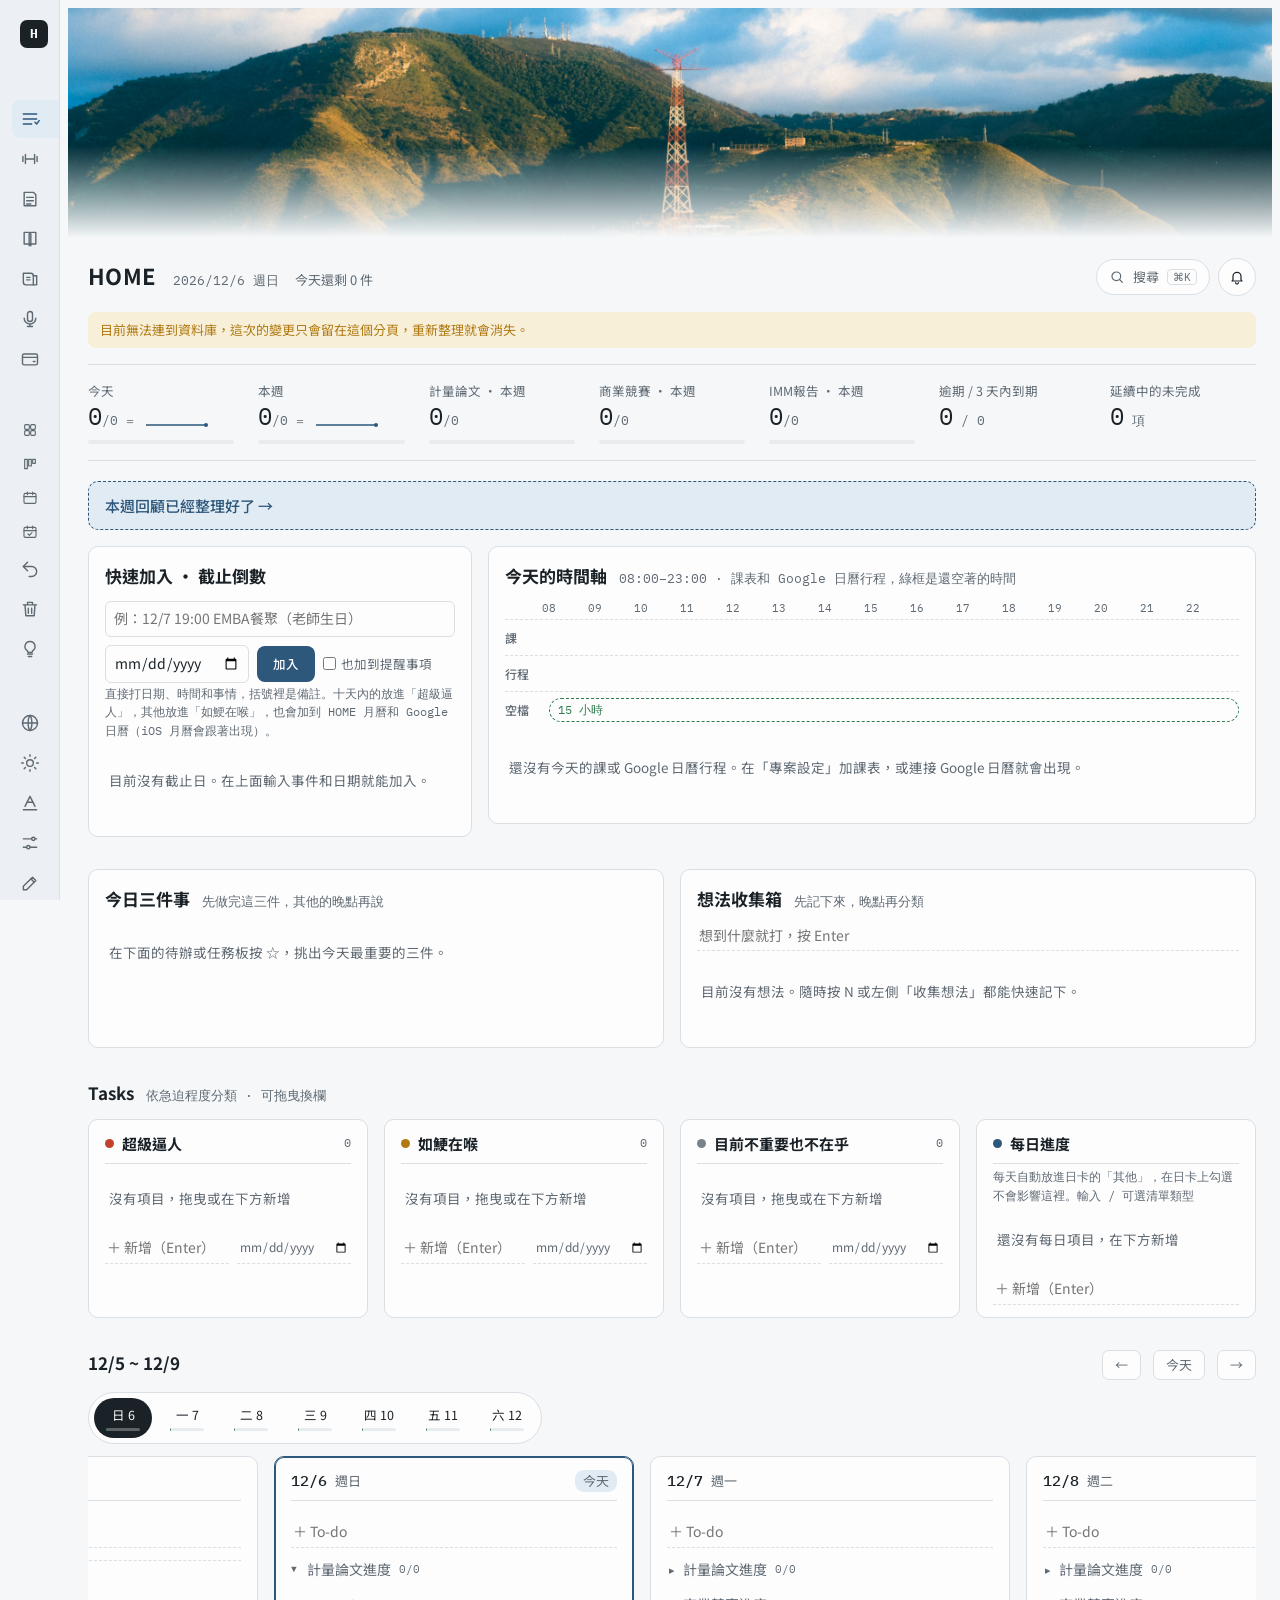
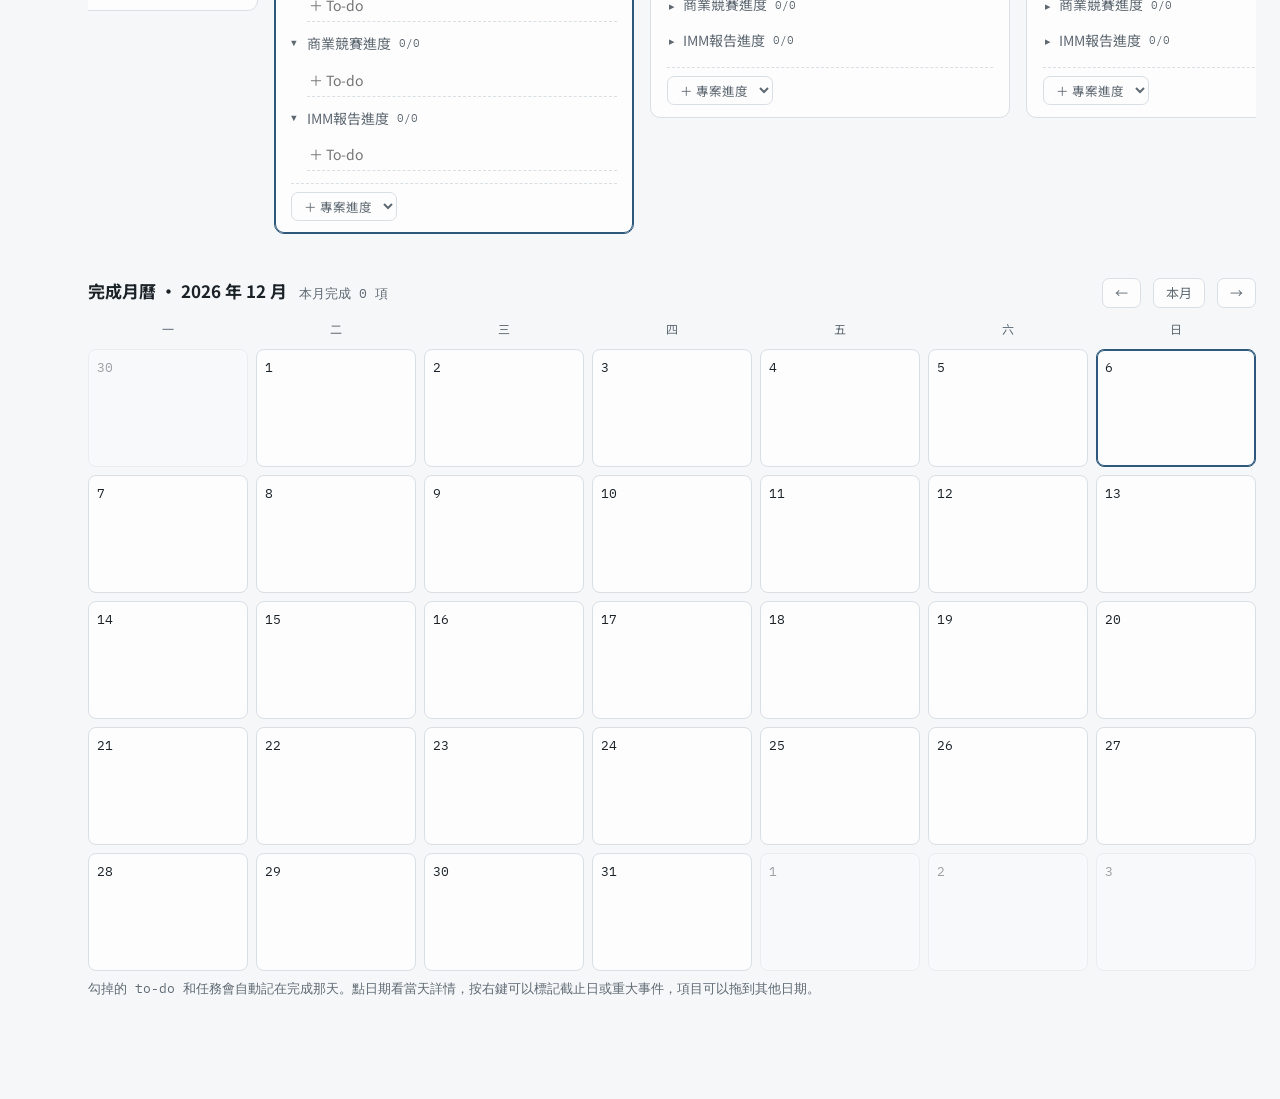
==== commit 781d2655: "Tasks due within 10 days go to Super urgent Quick add puts items dated within 10 days in Super urgen" ====
--- a/index.html
+++ b/index.html
@@ -269,6 +269,15 @@
 .tc-ph{font-size:11.5px;border-radius:4px;padding:0 5px;background:var(--calm-soft)}.tc-ph.strat{background:var(--warn-soft);color:var(--warn-ink)}.tc-ph.mock{background:var(--hot-soft);color:var(--hot-ink)}
 .item.tc-v .t{color:var(--fg)}
 .item.tc-v .acts{display:flex}
+.fm-b{font-weight:700}.fm-i{font-style:italic}.fm-u{text-decoration:underline;text-underline-offset:3px}.item.done .t.fm-u{text-decoration:line-through underline}
+:root{--fc-gray:#787774;--fc-brown:#9f6b53;--fc-orange:#d9730d;--fc-yellow:#b58a00;--fc-green:#448361;--fc-blue:#337ea9;--fc-purple:#9065b0;--fc-pink:#c14c8a;--fc-red:#d44c47}
+@media (prefers-color-scheme:dark){:root:not([data-theme="light"]){--fc-gray:#9b9b9b;--fc-brown:#ba856f;--fc-orange:#e9a35e;--fc-yellow:#dfab01;--fc-green:#5fa77f;--fc-blue:#5e9fd1;--fc-purple:#a98bd4;--fc-pink:#d76ea8;--fc-red:#e5736e}}
+:root[data-theme="dark"]{--fc-gray:#9b9b9b;--fc-brown:#ba856f;--fc-orange:#e9a35e;--fc-yellow:#dfab01;--fc-green:#5fa77f;--fc-blue:#5e9fd1;--fc-purple:#a98bd4;--fc-pink:#d76ea8;--fc-red:#e5736e}
+.fc-gray{color:var(--fc-gray)!important}.fc-brown{color:var(--fc-brown)!important}.fc-orange{color:var(--fc-orange)!important}.fc-yellow{color:var(--fc-yellow)!important}.fc-green{color:var(--fc-green)!important}.fc-blue{color:var(--fc-blue)!important}.fc-purple{color:var(--fc-purple)!important}.fc-pink{color:var(--fc-pink)!important}.fc-red{color:var(--fc-red)!important}
+.item.done .t[class*=" fc-"]{opacity:.6}
+.ctx .fm-bar{display:flex;flex-wrap:wrap;gap:4px;padding:2px 8px 4px}.ctx .fm-bar button{width:30px;min-width:30px;height:30px;padding:0;display:grid;place-items:center;border:1px solid var(--line);border-radius:6px;background:var(--surface);color:var(--fg);font-size:14px;font-weight:600}
+.ctx .fm-bar button.on{border-color:var(--accent);background:var(--accent-soft)}.ctx .fm-cols button{width:26px;min-width:26px;height:26px}
+@media (pointer:coarse){.ctx .fm-bar button{width:36px;min-width:36px;height:36px}}.item.tc-v .acts .ghost.mini{border:0;background:none;padding:0 2px;min-height:0;font-size:12.5px;color:var(--muted);text-decoration:underline;text-underline-offset:3px}.item.tc-v .acts .ghost.mini:hover{color:var(--fg)}
 .sp-head{display:flex;flex-wrap:wrap;gap:12px 28px;align-items:flex-end;padding:14px 16px;margin-bottom:12px}
 .sp-head .sp-stg b{display:block;font-size:18px;color:var(--accent)}.sp-next{flex-basis:100%;display:flex;flex-wrap:wrap;gap:8px;align-items:center;font-size:13px;color:var(--muted)}
 .sp-card{padding:16px;margin-bottom:12px}.sp-card h3{margin:0;font-size:16px}.sp-steps{display:flex;flex-wrap:wrap;gap:6px 14px;margin:10px 0;font-size:14px}.sp-steps label{display:flex;gap:6px;align-items:center;min-height:32px}
@@ -824,7 +833,7 @@
     pop_no_review:"這天沒有寫檢討。", pop_open_review:"打開這天的每日檢討", ctx_deadline:"標記截止日", ctx_event:"標記重大事件",
     nav_gym:"健身計劃", src_gym:"健身", k_deadline:"截止日", k_event:"重大事件", k_busy:"整天行程", busy_title:"整天行程", busy_sub:"整天只做這件事的日子（例如校外活動）。加進來後會記到月曆，那天的小卡會先收起來。", busy_ph:"例：銀行專題活動", busy_add:"加入", busy_del:"取消，恢復那天的小卡", busy_done:d=>`已加到 ${d}，那天的小卡已收起`, marks_title:"截止日與重大事件", marks_empty:"這天沒有標記。",
     ev_ph:"輸入名稱，Enter 新增", move_date:"改到其他日期", drag_hint:"也可以直接把月曆上的項目拖到別的日期。", moved:d=>`已移到 ${d}`,
-    wp_change:"更換桌布", week_title:(a,b)=>`${a} ~ ${b}`, cm_del_card:"刪除這張卡片", cm_ren_sec:"✎ 編輯專案名稱（每天的卡片、設定一起改）", sl_title:"輸入以篩選，↑↓ 選擇，Enter 確認", sl_none:"沒有符合的指令", sl_clear:"取消這個指令", sl_todo:"待辦清單（To-do list）", sl_bullet:"項目符號清單（Bulleted list）", sl_numbered:"編號清單（Numbered list）", sl_toggle:"折疊清單（Toggle list）", sl_table:"表格（Table）", tb_row:"＋列", tb_col:"＋欄", tb_delcol:"－欄", tb_delrow:"刪除這一列", sl_kid_ph:"在折疊裡新增，按 Enter", sl_heading:"標題", sl_text:"文字（不打勾）", sl_divider:"分隔線", sl_tomorrow:"明天", sl_to_day:d=>`加到 ${d}`, sl_board:n=>`加到任務板：${n}`, sl_proj:n=>`新增專案區塊：${n}`, sl_review:"打開這天的每日檢討", sl_today:"截止日設為今天", sl_nextweek:"截止日設為下週一", sl_due_set:d=>`截止日：${d}`, sl_marked:"已標記在月曆上", sl_to_board:"已加到任務板", sl_added_to:d=>`已加到 ${d}`, cm_del_item:t=>`刪除「${t}」`, cm_edit_item:t=>`編輯「${t}」`, dl_day_edit:"只改這一天（寫這天的進度）", dl_day_reset:t=>`這天改回「${t}」`, dl_day_reset_ok:"已改回每日預設", dl_all_h:"每日進度（每天都會變）", dl_day_tip:"點一下寫這天的進度，只改這一天", edit_done:"已更新", cm_add_item:"新增事項（Enter）", cm_add_item_to:n=>`新增事項到「${n}」`, cm_del_sec:n=>`刪除這天的「${n}」區塊`, cm_pin:n=>`每天固定顯示「${n}」`, cm_pinned:"之後每天的卡片都會出現這個專案", cm_unpin:n=>`取消每天固定顯示「${n}」`, cm_unpinned:"已取消每天固定顯示，按右鍵可以再設定回來", cm_add_sec:"新增專案區塊", cm_add_card:"加回卡片", cm_all_shown:"所有卡片都已顯示", cm_reset:"恢復預設卡片", cm_row_empty:"這排沒有卡片，在這裡按右鍵可以加回來。", cm_del_col:n=>`刪除「${n}」這欄`, cm_add_col:"新增一欄", cm_col_ph:"欄名，按 Enter", cm_last_col:"至少要留一欄", cm_col_deleted:n=>`已刪除，裡面的任務移到「${n}」`, cm_del_day:d=>`刪除 ${d} 這張卡片`, cm_day_first:d=>`刪除後會在最後補上 ${d}。月曆上的紀錄不會消失。`, cm_add_day:"新增日期卡片", cm_pick_day:"選一天", cm_add:"新增", cm_day_max:"最多 7 天，再新增會刪掉最早的那天。", gc_title:"Google 日曆", gc_reconnect:"重新連接 Google 日曆", gc_api_off:"Google Calendar API 尚未啟用（見說明）", gc_rail_on:"已同步", gc_rail_off:"點一下連接", gc_on:"已和 Google 日曆同步", gc_conn:"Google 日曆未連線，請到 claude.ai 設定 → 連接器重新連接", gc_allow:"連接 Google 日曆", gc_perm:"需要先允許這個網頁使用 Google 日曆", gc_fail:"Google 日曆暫時讀不到", gc_off:"這裡無法使用 Google 日曆", gc_also:"也加到 Google 日曆", gc_added:"已加到 Google 日曆", gc_add_fail:"加到 Google 日曆失敗，網頁上的標記已保存", gc_untitled:"（無標題）", gc_allday:"全天", gc_open:"開啟", wp_adjust:"調整位置", wp_adjust_done:"完成", wp_adjust_cancel:"取消", wp_adjust_hint:"拖移圖片選擇要顯示的位置", wp_random:"隨機換一張", wp_title:"桌布圖庫", wp_hint:"每一頁可以選不同的桌布，整頁的配色會跟著桌布主色換成很淡的色調。", wp_upload:"上傳自己的照片", wp_uploading:"上傳中…", wp_upload_fail:"上傳失敗，請再試一次", wp_no_upload:"這裡目前無法上傳圖片",
+    wp_change:"更換桌布", week_title:(a,b)=>`${a} ~ ${b}`, cm_del_card:"刪除這張卡片", fm_h:"文字樣式", fm_b:"粗體", fm_i:"斜體", fm_u:"底線", fm_c0:"預設顏色", fm_gray:"灰色", fm_brown:"棕色", fm_orange:"橘色", fm_yellow:"黃色", fm_green:"綠色", fm_blue:"藍色", fm_purple:"紫色", fm_pink:"粉紅色", fm_red:"紅色", cm_ren_sec:"✎ 編輯專案名稱（每天的卡片、設定一起改）", sl_title:"輸入以篩選，↑↓ 選擇，Enter 確認", sl_none:"沒有符合的指令", sl_clear:"取消這個指令", sl_todo:"待辦清單（To-do list）", sl_bullet:"項目符號清單（Bulleted list）", sl_numbered:"編號清單（Numbered list）", sl_toggle:"折疊清單（Toggle list）", sl_table:"表格（Table）", tb_row:"＋列", tb_col:"＋欄", tb_delcol:"－欄", tb_delrow:"刪除這一列", sl_kid_ph:"在折疊裡新增，按 Enter", sl_heading:"標題", sl_text:"文字（不打勾）", sl_divider:"分隔線", sl_tomorrow:"明天", sl_to_day:d=>`加到 ${d}`, sl_board:n=>`加到任務板：${n}`, sl_proj:n=>`新增專案區塊：${n}`, sl_review:"打開這天的每日檢討", sl_today:"截止日設為今天", sl_nextweek:"截止日設為下週一", sl_due_set:d=>`截止日：${d}`, sl_marked:"已標記在月曆上", sl_to_board:"已加到任務板", sl_added_to:d=>`已加到 ${d}`, cm_del_item:t=>`刪除「${t}」`, cm_edit_item:t=>`編輯「${t}」`, dl_day_edit:"只改這一天（寫這天的進度）", dl_day_reset:t=>`這天改回「${t}」`, dl_day_reset_ok:"已改回每日預設", dl_all_h:"每日進度（每天都會變）", dl_day_tip:"點一下寫這天的進度，只改這一天", edit_done:"已更新", cm_add_item:"新增事項（Enter）", cm_add_item_to:n=>`新增事項到「${n}」`, cm_del_sec:n=>`刪除這天的「${n}」區塊`, cm_pin:n=>`每天固定顯示「${n}」`, cm_pinned:"之後每天的卡片都會出現這個專案", cm_unpin:n=>`取消每天固定顯示「${n}」`, cm_unpinned:"已取消每天固定顯示，按右鍵可以再設定回來", cm_add_sec:"新增專案區塊", cm_add_card:"加回卡片", cm_all_shown:"所有卡片都已顯示", cm_reset:"恢復預設卡片", cm_row_empty:"這排沒有卡片，在這裡按右鍵可以加回來。", cm_del_col:n=>`刪除「${n}」這欄`, cm_add_col:"新增一欄", cm_col_ph:"欄名，按 Enter", cm_last_col:"至少要留一欄", cm_col_deleted:n=>`已刪除，裡面的任務移到「${n}」`, cm_del_day:d=>`刪除 ${d} 這張卡片`, cm_day_first:d=>`刪除後會在最後補上 ${d}。月曆上的紀錄不會消失。`, cm_add_day:"新增日期卡片", cm_pick_day:"選一天", cm_add:"新增", cm_day_max:"最多 7 天，再新增會刪掉最早的那天。", gc_title:"Google 日曆", gc_reconnect:"重新連接 Google 日曆", gc_api_off:"Google Calendar API 尚未啟用（見說明）", gc_rail_on:"已同步", gc_rail_off:"點一下連接", gc_on:"已和 Google 日曆同步", gc_conn:"Google 日曆未連線，請到 claude.ai 設定 → 連接器重新連接", gc_allow:"連接 Google 日曆", gc_perm:"需要先允許這個網頁使用 Google 日曆", gc_fail:"Google 日曆暫時讀不到", gc_off:"這裡無法使用 Google 日曆", gc_also:"也加到 Google 日曆", gc_added:"已加到 Google 日曆", gc_add_fail:"加到 Google 日曆失敗，網頁上的標記已保存", gc_untitled:"（無標題）", gc_allday:"全天", gc_open:"開啟", wp_adjust:"調整位置", wp_adjust_done:"完成", wp_adjust_cancel:"取消", wp_adjust_hint:"拖移圖片選擇要顯示的位置", wp_random:"隨機換一張", wp_title:"桌布圖庫", wp_hint:"每一頁可以選不同的桌布，整頁的配色會跟著桌布主色換成很淡的色調。", wp_upload:"上傳自己的照片", wp_uploading:"上傳中…", wp_upload_fail:"上傳失敗，請再試一次", wp_no_upload:"這裡目前無法上傳圖片",
     gym_sub:"點動作展開，可以記錄每次的組數、重量和 RPE", gym_add_routine:"＋ 新增課表", gym_add_group:"＋ 新增分組，例如「胸」（Enter）", gym_add_ex:"＋ 新增動作（Enter）",
     gym_target:"目標", gym_target_ph:"例如 3×12 · 40 kg", gym_note:"備註", gym_note_ph:"例如 RPE 9/8、O20+2 reps", gym_log:"今天", gym_date:"日期", gcal_title:"健身月曆", gcal_sub:"只顯示健身紀錄，和主畫面月曆分開", gcal_month:(n,d)=>`本月 ${d} 天 · ${n} 筆`, gcal_last:"上次", gcal_ago:n=>n===0?"今天":`${n} 天前`, gcal_never:"還沒練", gcal_times:n=>`本月 ${n} 次`, gcal_day_empty:"這天沒有健身紀錄", gcal_other:"其他", gcal_rest:n=>`已休息 ${n} 天`, gym_new:"新→舊", gym_old:"舊→新", gym_sort_desc:"目前由新到舊，點一下改成由舊到新", gym_sort_asc:"目前由舊到新，點一下改成由新到舊", gym_sets:"組×次", gym_sets_h:"組×次", gym_rest_h:"休息", gym_weight:"重量", gym_rpe:"RPE", gym_save:"記錄",
     gym_history:"紀錄", gl_base:"起始", gl_base_tip:"週期開始時設定的起始重量（基準），不算一次訓練。改了數字就會變成那天的正式紀錄。", gl_edit:"點一下就能修改", vt_title:"各肌群訓練量曲線", vt_sub:"同一個部位每次的 組 × 次 × 重量（kg）加總", vt_how:"每個點是那天這個部位所有動作的訓練量加總，▲▼ 是跟上一次練這個部位比。", vt_how_wk:"每個點是那一週這個部位的訓練量加總，▲▼ 是跟上一週比。", vt_day:"每次訓練", vt_week:"每週", vt_need:"再練一次這個部位就會畫出曲線。", vt_wk_of:d=>`${d} 那週`, vt_last_wk:(a,b)=>`最近一週（${a}）共 ${b} kg`, vt_last_day:(a,b)=>`最近一次（${a}）共 ${b} kg`, vt_vs_prev:"比上一次", vt_vs_prev_wk:"比上一週", gl_new_h:"＋ 新增一筆（空白沿用上次，Enter 存）", cmr_edit:"編輯", ex_ren:"編輯動作名稱", gym_rest:"組間休息", gym_rest_ph:"休息 例 2 min、90s", vol_title:"總訓練量", vol_sub:"組 × 次 × 重量（kg）", vol_none:"還沒有可計算的紀錄", vol_bad:"這次含有有誤的資料，數字可能不準", vol_more:n=>`顯示全部 ${n} 次`, vol_less:"收起", vol_tip:"點一下可以查看、修改這天的紀錄；右鍵（手機長按）可以刪除", vol_n:n=>`${n} 筆紀錄`, gdrag_hint:"可拖到其他天", pg_moved_from:d=>`從 ${d} 改過來`, lp_moved:d=>`已移到 ${d}`, rest_def:"這個動作預設組間休息", rest_def_ok:"已更新預設休息", exc_copy:"複製這個動作", exc_cut:"剪下這個動作", exc_copy_ok:n=>`已複製「${n}」，到要放的群組或動作上按右鍵貼上`, exc_cut_ok:n=>`已剪下「${n}」，到要放的群組或動作上按右鍵貼上`, exc_paste_below:n=>`貼上「${n}」到這下面`, exc_paste_grp:n=>`貼上「${n}」到這個群組`, exc_paste_ok:(n,g)=>`已把「${n}」貼到 ${g}`, exc_gone:"原本的動作已經不在了", goal_lbl:"下次目標", goal_hint:"例 4×6、90 lbs。留空就照上次；下次記錄後自動清掉", goal_ok:"已設定下次目標", goal_tag:"目標", goal_tip:"下次要做的組數和重量（還沒練）", fix_save:"儲存", fix_ok:"已修正", fix_still:"還有問題：",
@@ -918,8 +927,8 @@
     carry_from:d=>`從 ${d} 延續`,
     todo_ph:"＋ To-do", prog:n=>`${n}進度`, remove_block:"移除此區塊",
     add_proj:"＋ 專案進度", new_proj:"新增專案…", new_proj_ph:"專案名稱，Enter 確認",
-    cd_title:"快速加入 · 截止倒數", cd_n:n=>`${n} 件`, cd_ph:"例：12/7 19:00 EMBA餐聚（老師生日）", cd_add:"加入", cd_hint:"直接打日期、時間和事情，括號裡是備註。會放進「如鯁在喉」、HOME 月曆和 Google 日曆（iOS 月曆會跟著出現）。",
-    qk_need_t:"還沒寫事情", qk_need_d:"找不到日期：寫 12/7、明天、下週五，或用右邊選日期", qk_note:"備註：", qk_date:"沒寫日期時用這個；有選就以這個為準", qk_rem:"也加到提醒事項", qk_rem_go:"加到 iOS 提醒事項", qk_added:t=>`已加入「${t}」。按右邊加到提醒事項：`, qk_rem_tip:"用 iPhone／Mac 的捷徑「HOME 提醒」加到提醒事項。第一次要先建好這個捷徑。", cd_then:"接著", cd_empty:"目前沒有截止日。在上面輸入事件和日期就能加入。", cd_over:n=>`已逾期 ${n} 天`, cd_today:h=>`今天截止 · 剩 ${h} 小時`, cd_dh:(d,h)=>`還有 ${d} 天 ${h} 小時`, cd_d:d=>`還有 ${d} 天`, cd_need:"請填事件和截止日", cd_ok:d=>`已加到如鯁在喉和月曆（${d}）`, cd_src:"截止倒數",
+    cd_title:"快速加入 · 截止倒數", cd_n:n=>`${n} 件`, cd_ph:"例：12/7 19:00 EMBA餐聚（老師生日）", cd_add:"加入", cd_hint:"直接打日期、時間和事情，括號裡是備註。十天內的放進「超級逼人」，其他放進「如鯁在喉」，也會加到 HOME 月曆和 Google 日曆（iOS 月曆會跟著出現）。",
+    qk_need_t:"還沒寫事情", qk_need_d:"找不到日期：寫 12/7、明天、下週五，或用右邊選日期", qk_note:"備註：", qk_date:"沒寫日期時用這個；有選就以這個為準", qk_rem:"也加到提醒事項", qk_rem_go:"加到 iOS 提醒事項", qk_added:t=>`已加入「${t}」。按右邊加到提醒事項：`, qk_rem_tip:"用 iPhone／Mac 的捷徑「HOME 提醒」加到提醒事項。第一次要先建好這個捷徑。", cd_then:"接著", cd_empty:"目前沒有截止日。在上面輸入事件和日期就能加入。", cd_over:n=>`已逾期 ${n} 天`, cd_today:h=>`今天截止 · 剩 ${h} 小時`, cd_dh:(d,h)=>`還有 ${d} 天 ${h} 小時`, cd_d:d=>`還有 ${d} 天`, cd_need:"請填事件和截止日", cd_ok:(d,b)=>`已加到${b}和月曆（${d}）`, cd_src:"截止倒數",
     tl_title:"今天的時間軸", tl_sub:(a,b)=>`${a}–${b} · 課表和 Google 日曆行程，綠框是還空著的時間`, tl_cls:"課", tl_ev:"行程", tl_free:"空檔", tl_empty:"還沒有今天的課或 Google 日曆行程。在「專案設定」加課表，或連接 Google 日曆就會出現。",
     sum_left:n=>`今天還剩 ${n} 件`, sum_cls:s=>`下一堂課 ${s}`, sum_tmr:n=>`${n} 件明天截止`,
     wx_clear:"晴", wx_partly:"晴時多雲", wx_cloudy:"陰", wx_fog:"霧", wx_rain:p=>`降雨 ${p}%`, wx_snow:"雪", wx_storm:"雷雨", wx_umb:"記得帶傘", wx_src:"台北天氣（Open-Meteo）",
@@ -958,7 +967,7 @@
     pop_no_review:"No review written this day.", pop_open_review:"Open this day's review", ctx_deadline:"Mark a deadline", ctx_event:"Mark a key event",
     nav_gym:"Workout plan", src_gym:"Workout", k_deadline:"Deadline", k_event:"Key event", k_busy:"All-day commitment", busy_title:"All-day plans", busy_sub:"Days taken up by one thing (like an off-site event). They go on the calendar and that day's card is hidden.", busy_ph:"e.g. bank project event", busy_add:"Add", busy_del:"Remove and bring the day card back", busy_done:d=>`Added to ${d}; that day's card is hidden`, marks_title:"Deadlines & key events", marks_empty:"Nothing marked.",
     ev_ph:"Name, press Enter", move_date:"Move to date", drag_hint:"You can also drag items on the calendar to another date.", moved:d=>`Moved to ${d}`,
-    wp_change:"Change cover", week_title:(a,b)=>`${a} ~ ${b}`, cm_del_card:"Delete this card", cm_ren_sec:"✎ Rename project (all days and settings)", sl_title:"Type to filter, ↑↓ to choose, Enter to pick", sl_none:"No matching command", sl_clear:"Cancel this command", sl_todo:"To-do list", sl_bullet:"Bulleted list", sl_numbered:"Numbered list", sl_toggle:"Toggle list", sl_table:"Table", tb_row:"+ Row", tb_col:"+ Column", tb_delcol:"− Column", tb_delrow:"Delete row", sl_kid_ph:"Add inside, press Enter", sl_heading:"Heading", sl_text:"Text (no checkbox)", sl_divider:"Divider", sl_tomorrow:"Tomorrow", sl_to_day:d=>`Add to ${d}`, sl_board:n=>`Add to board: ${n}`, sl_proj:n=>`Add section: ${n}`, sl_review:"Open this day’s review", sl_today:"Due today", sl_nextweek:"Due next Monday", sl_due_set:d=>`Due: ${d}`, sl_marked:"Marked on the calendar", sl_to_board:"Added to the task board", sl_added_to:d=>`Added to ${d}`, cm_del_item:t=>`Delete “${t}”`, cm_edit_item:t=>`Edit “${t}”`, dl_day_edit:"Edit this day only (that day's progress)", dl_day_reset:t=>`Reset this day to “${t}”`, dl_day_reset_ok:"Back to the daily default", dl_all_h:"Daily list (changes every day)", dl_day_tip:"Click to note this day's progress (this day only)", edit_done:"Updated", cm_add_item:"Add an item (Enter)", cm_add_item_to:n=>`Add an item to “${n}”`, cm_del_sec:n=>`Remove the “${n}” section from this day`, cm_pin:n=>`Show “${n}” every day`, cm_pinned:"This project will now appear on every day card", cm_unpin:n=>`Stop showing “${n}” every day`, cm_unpinned:"It won’t appear automatically now. Right-click to turn it back on.", cm_add_sec:"Add a project section", cm_add_card:"Add a card back", cm_all_shown:"All cards are showing", cm_reset:"Restore default cards", cm_row_empty:"No cards here. Right-click to add them back.", cm_del_col:n=>`Delete the “${n}” column`, cm_add_col:"Add a column", cm_col_ph:"Column name, press Enter", cm_last_col:"Keep at least one column", cm_col_deleted:n=>`Deleted. Its tasks moved to “${n}”.`, cm_del_day:d=>`Delete the ${d} card`, cm_day_first:d=>`${d} will be added at the end. Calendar records stay.`, cm_add_day:"Add a day card", cm_pick_day:"Pick a day", cm_add:"Add", cm_day_max:"Up to 7 days. Adding more removes the earliest.", gc_title:"Google Calendar", gc_reconnect:"Reconnect Google Calendar", gc_api_off:"Google Calendar API isn't enabled yet (see setup)", gc_rail_on:"Synced", gc_rail_off:"Tap to connect", gc_on:"Synced with Google Calendar", gc_conn:"Google Calendar isn't connected. Reconnect it in claude.ai Settings → Connectors", gc_allow:"Allow Google Calendar", gc_perm:"Allow this page to use Google Calendar first", gc_fail:"Couldn't load Google Calendar right now", gc_off:"Google Calendar isn't available here", gc_also:"Also add to Google Calendar", gc_added:"Added to Google Calendar", gc_add_fail:"Couldn't add to Google Calendar. The mark is saved here.", gc_untitled:"(No title)", gc_allday:"All day", gc_open:"Open", wp_adjust:"Reposition", wp_adjust_done:"Done", wp_adjust_cancel:"Cancel", wp_adjust_hint:"Drag the image to reposition", wp_random:"Shuffle", wp_title:"Cover gallery", wp_hint:"Each page can have its own cover. The page colors follow the cover with a very light tint.", wp_upload:"Upload your own photo", wp_uploading:"Uploading…", wp_upload_fail:"Upload failed. Try again.", wp_no_upload:"Uploading isn't available here",
+    wp_change:"Change cover", week_title:(a,b)=>`${a} ~ ${b}`, cm_del_card:"Delete this card", fm_h:"Text style", fm_b:"Bold", fm_i:"Italic", fm_u:"Underline", fm_c0:"Default color", fm_gray:"Gray", fm_brown:"Brown", fm_orange:"Orange", fm_yellow:"Yellow", fm_green:"Green", fm_blue:"Blue", fm_purple:"Purple", fm_pink:"Pink", fm_red:"Red", cm_ren_sec:"✎ Rename project (all days and settings)", sl_title:"Type to filter, ↑↓ to choose, Enter to pick", sl_none:"No matching command", sl_clear:"Cancel this command", sl_todo:"To-do list", sl_bullet:"Bulleted list", sl_numbered:"Numbered list", sl_toggle:"Toggle list", sl_table:"Table", tb_row:"+ Row", tb_col:"+ Column", tb_delcol:"− Column", tb_delrow:"Delete row", sl_kid_ph:"Add inside, press Enter", sl_heading:"Heading", sl_text:"Text (no checkbox)", sl_divider:"Divider", sl_tomorrow:"Tomorrow", sl_to_day:d=>`Add to ${d}`, sl_board:n=>`Add to board: ${n}`, sl_proj:n=>`Add section: ${n}`, sl_review:"Open this day’s review", sl_today:"Due today", sl_nextweek:"Due next Monday", sl_due_set:d=>`Due: ${d}`, sl_marked:"Marked on the calendar", sl_to_board:"Added to the task board", sl_added_to:d=>`Added to ${d}`, cm_del_item:t=>`Delete “${t}”`, cm_edit_item:t=>`Edit “${t}”`, dl_day_edit:"Edit this day only (that day's progress)", dl_day_reset:t=>`Reset this day to “${t}”`, dl_day_reset_ok:"Back to the daily default", dl_all_h:"Daily list (changes every day)", dl_day_tip:"Click to note this day's progress (this day only)", edit_done:"Updated", cm_add_item:"Add an item (Enter)", cm_add_item_to:n=>`Add an item to “${n}”`, cm_del_sec:n=>`Remove the “${n}” section from this day`, cm_pin:n=>`Show “${n}” every day`, cm_pinned:"This project will now appear on every day card", cm_unpin:n=>`Stop showing “${n}” every day`, cm_unpinned:"It won’t appear automatically now. Right-click to turn it back on.", cm_add_sec:"Add a project section", cm_add_card:"Add a card back", cm_all_shown:"All cards are showing", cm_reset:"Restore default cards", cm_row_empty:"No cards here. Right-click to add them back.", cm_del_col:n=>`Delete the “${n}” column`, cm_add_col:"Add a column", cm_col_ph:"Column name, press Enter", cm_last_col:"Keep at least one column", cm_col_deleted:n=>`Deleted. Its tasks moved to “${n}”.`, cm_del_day:d=>`Delete the ${d} card`, cm_day_first:d=>`${d} will be added at the end. Calendar records stay.`, cm_add_day:"Add a day card", cm_pick_day:"Pick a day", cm_add:"Add", cm_day_max:"Up to 7 days. Adding more removes the earliest.", gc_title:"Google Calendar", gc_reconnect:"Reconnect Google Calendar", gc_api_off:"Google Calendar API isn't enabled yet (see setup)", gc_rail_on:"Synced", gc_rail_off:"Tap to connect", gc_on:"Synced with Google Calendar", gc_conn:"Google Calendar isn't connected. Reconnect it in claude.ai Settings → Connectors", gc_allow:"Allow Google Calendar", gc_perm:"Allow this page to use Google Calendar first", gc_fail:"Couldn't load Google Calendar right now", gc_off:"Google Calendar isn't available here", gc_also:"Also add to Google Calendar", gc_added:"Added to Google Calendar", gc_add_fail:"Couldn't add to Google Calendar. The mark is saved here.", gc_untitled:"(No title)", gc_allday:"All day", gc_open:"Open", wp_adjust:"Reposition", wp_adjust_done:"Done", wp_adjust_cancel:"Cancel", wp_adjust_hint:"Drag the image to reposition", wp_random:"Shuffle", wp_title:"Cover gallery", wp_hint:"Each page can have its own cover. The page colors follow the cover with a very light tint.", wp_upload:"Upload your own photo", wp_uploading:"Uploading…", wp_upload_fail:"Upload failed. Try again.", wp_no_upload:"Uploading isn't available here",
     gym_sub:"Open an exercise to log sets, weight and RPE", gym_add_routine:"+ New routine", gym_add_group:"+ New group, e.g. Chest (Enter)", gym_add_ex:"+ New exercise (Enter)",
     gym_target:"Target", gym_target_ph:"e.g. 3×12 · 40 kg", gym_note:"Note", gym_note_ph:"e.g. RPE 9/8", gym_log:"Today", gym_date:"Date", gcal_title:"Training calendar", gcal_sub:"Workouts only, separate from the main calendar", gcal_month:(n,d)=>`This month: ${d} training days · ${n} exercises logged`, gcal_last:"Last", gcal_ago:n=>n===0?"today":`${n}d ago`, gcal_never:"not yet", gcal_times:n=>`${n}× this month`, gcal_day_empty:"No workouts logged this day", gcal_other:"Other", gcal_rest:n=>`${n} days since your last workout`, gym_new:"Newest", gym_old:"Oldest", gym_sort_desc:"Newest first. Click for oldest first", gym_sort_asc:"Oldest first. Click for newest first", gym_sets:"Sets × reps", gym_sets_h:"Sets", gym_rest_h:"Rest", gym_weight:"Weight", gym_rpe:"RPE", gym_save:"Log",
     gym_history:"History", gl_base:"start", gl_base_tip:"Cycle start weight (baseline), not a workout. Editing it turns it into a real record for that day.", gl_edit:"Click to edit", vt_title:"Volume by muscle group", vt_sub:"sets × reps × weight (kg) per session, same body part", vt_how:"Each point sums every exercise for that body part that day; ▲▼ compares with the last time you trained it.", vt_how_wk:"Each point is that body part's total for the week; ▲▼ compares with the previous week.", vt_day:"Per session", vt_week:"Per week", vt_need:"Train this body part once more and a curve appears.", vt_wk_of:d=>`week of ${d}`, vt_last_wk:(a,b)=>`Latest week (${a}): ${b} kg`, vt_last_day:(a,b)=>`Latest session (${a}): ${b} kg`, vt_vs_prev:"vs previous session", vt_vs_prev_wk:"vs previous week", gl_new_h:"+ New entry (blanks reuse last, Enter saves)", cmr_edit:"Edit ", ex_ren:"Rename exercise", gym_rest:"Rest", gym_rest_ph:"Rest, e.g. 90s", vol_title:"Training volume", vol_sub:"sets × reps × weight (kg)", vol_none:"No records to calculate yet", vol_bad:"This session has entries that look wrong", vol_more:n=>`Show all ${n}`, vol_less:"Show less", vol_tip:"Click to view and fix this session's entries; right-click (long-press on phones) to delete", vol_n:n=>`${n} ${n===1?"entry":"entries"}`, gdrag_hint:"Drag to another day", pg_moved_from:d=>`Moved from ${d}`, lp_moved:d=>`Moved to ${d}`, rest_def:"Default rest for this exercise", rest_def_ok:"Default rest updated", exc_copy:"Copy exercise", exc_cut:"Cut exercise", exc_copy_ok:n=>`Copied "${n}". Right-click a group or exercise to paste`, exc_cut_ok:n=>`Cut "${n}". Right-click a group or exercise to paste`, exc_paste_below:n=>`Paste "${n}" below`, exc_paste_grp:n=>`Paste "${n}" into this group`, exc_paste_ok:(n,g)=>`Pasted "${n}" into ${g}`, exc_gone:"The original exercise no longer exists", goal_lbl:"Next target", goal_hint:"e.g. 4×6, 90 lbs. Blank = same as last; clears after your next log", goal_ok:"Next target saved", goal_tag:"target", goal_tip:"Sets and weight for next time (not trained yet)", fix_save:"Save", fix_ok:"Fixed", fix_still:"Still wrong: ",
@@ -1052,8 +1061,8 @@
     carry_from:d=>`Carried from ${d}`,
     todo_ph:"+ To-do", prog:n=>`${n} progress`, remove_block:"Remove section",
     add_proj:"+ Project section", new_proj:"New project…", new_proj_ph:"Project name, press Enter",
-    cd_title:"Quick add · Deadlines", cd_n:n=>`${n}`, cd_ph:"e.g. 12/7 7pm EMBA dinner (teacher's birthday)", cd_add:"Add", cd_hint:"Type a date, time and what it is; brackets become a note. Goes into 如鯁在喉, the HOME calendar and Google Calendar (so iOS Calendar too).",
-    qk_need_t:"Add what it is", qk_need_d:"No date found: write 12/7, tomorrow, next Fri, or pick one on the right", qk_note:"Note: ", qk_date:"Used when the text has no date; if picked, it wins", qk_rem:"Also add to Reminders", qk_rem_go:"Add to iOS Reminders", qk_added:t=>`Added “${t}”. Send it to Reminders:`, qk_rem_tip:"Uses the Shortcut 「HOME 提醒」 on iPhone/Mac to add a reminder. Create that Shortcut once first.", cd_then:"Then", cd_empty:"No deadlines. Type an event and a date above to add one.", cd_over:n=>`${n}d overdue`, cd_today:h=>`Due today · ${h}h left`, cd_dh:(d,h)=>`${d}d ${h}h left`, cd_d:d=>`${d} days left`, cd_need:"Enter an event and a due date", cd_ok:d=>`Added to 如鯁在喉 and the calendar (${d})`, cd_src:"Deadline",
+    cd_title:"Quick add · Deadlines", cd_n:n=>`${n}`, cd_ph:"e.g. 12/7 7pm EMBA dinner (teacher's birthday)", cd_add:"Add", cd_hint:"Type a date, time and what it is; brackets become a note. Within 10 days it goes to Super urgent, otherwise Nagging; also the HOME calendar and Google Calendar (so iOS Calendar too).",
+    qk_need_t:"Add what it is", qk_need_d:"No date found: write 12/7, tomorrow, next Fri, or pick one on the right", qk_note:"Note: ", qk_date:"Used when the text has no date; if picked, it wins", qk_rem:"Also add to Reminders", qk_rem_go:"Add to iOS Reminders", qk_added:t=>`Added “${t}”. Send it to Reminders:`, qk_rem_tip:"Uses the Shortcut 「HOME 提醒」 on iPhone/Mac to add a reminder. Create that Shortcut once first.", cd_then:"Then", cd_empty:"No deadlines. Type an event and a date above to add one.", cd_over:n=>`${n}d overdue`, cd_today:h=>`Due today · ${h}h left`, cd_dh:(d,h)=>`${d}d ${h}h left`, cd_d:d=>`${d} days left`, cd_need:"Enter an event and a due date", cd_ok:(d,b)=>`Added to ${b} and the calendar (${d})`, cd_src:"Deadline",
     tl_title:"Today's timeline", tl_sub:(a,b)=>`${a}–${b} · classes and Google Calendar events; green boxes are free time`, tl_cls:"Class", tl_ev:"Events", tl_free:"Free", tl_empty:"No classes or Google events today. Add your timetable in Project settings or connect Google Calendar.",
     sum_left:n=>`${n} left today`, sum_cls:s=>`next class ${s}`, sum_tmr:n=>`${n} due tomorrow`,
     wx_clear:"Clear", wx_partly:"Partly cloudy", wx_cloudy:"Cloudy", wx_fog:"Fog", wx_rain:p=>`rain ${p}%`, wx_snow:"Snow", wx_storm:"Storms", wx_umb:"bring an umbrella", wx_src:"Taipei weather (Open-Meteo)",
@@ -1310,7 +1319,7 @@
 document.addEventListener("focusout", ()=>setTimeout(()=>{ if (dirty && !isTyping() && !composing) render(); },0));
 
 function render(){
-  dirty=false;
+  dirty=false; if (!render._au && Object.keys(S.tasks).length){ render._au=true; setTimeout(()=>{ render._au=false; if (autoUrgent() && !isTyping()) render(); },0); }
   const a=document.activeElement, fid=a && a.id, sel=a && "selectionStart" in a ? [a.selectionStart,a.selectionEnd] : null;
   const sx={}; document.querySelectorAll("[data-keep-scroll]").forEach(el=>sx[el.dataset.keepScroll]=el.scrollLeft);
   const sy={}; document.querySelectorAll("[data-keep-y]").forEach(el=>sy[el.dataset.keepY]=el.scrollTop);
@@ -1408,7 +1417,7 @@
   return `<div class="col daily" data-daily="1"><div class="col-h"><span class="dot"></span><b>${L("dl_title")}</b><span class="n">${L_.filter(x=>x.k!=="hr").length||""}</span></div>
     <p class="sub dl-sub">${T("dl_sub",dlProj())}</p>
     <ul class="list">${L_.map((x,i)=>{ const k=dlKind(x); if (k==="hr"){ n=0; return `<li class="item blk k-hr" draggable="true" data-dl="${x.id}"><hr><span class="acts"><button class="icon-btn" data-act="dl-del" data-id="${x.id}" title="${T("del")}">✕</button></span></li>`; } n=k==="ol"?n+1:0; const mk=k==="td"?`<input type="checkbox" data-act="dl-chk" data-id="${x.id}" ${x.c?"checked":""} aria-label="${T("done")}">`:`<span class="bul">${k==="ol"?n+".":"•"}</span>`;
-      return `<li class="item blk k-${k==="td"?"td":k} ${k==="td"&&x.c?"done":""}" draggable="true" data-dl="${x.id}">${mk}<span class="t">${esc(x.t)}</span>
+      return `<li class="item blk k-${k==="td"?"td":k} ${k==="td"&&x.c?"done":""}" draggable="true" data-dl="${x.id}">${mk}<span class="t${fmC(x)}">${esc(x.t)}</span>
       <span class="acts"><button class="icon-btn" data-act="dl-del" data-id="${x.id}" title="${T("del")}">✕</button></span></li>`; }).join("")||`<li class="empty mini">${T("dl_empty")}</li>`}</ul>
     <form class="add" data-act="dl-add"><input type="text" id="add-dl" placeholder="${T("add_enter")}" autocomplete="off"></form></div>`; }
 function viewHome(){
@@ -1420,7 +1429,7 @@
     const nums=olNums(open), moveBtns=t=>bl.filter(b=>b.id!==bk).map(b=>`<button class="icon-btn" data-act="task-move" data-id="${t.id}" data-to="${b.id}" title="${esc(T("move_to",bName(b)))}">${b.name?esc("→"+b.name.slice(0,2)):T("mv_"+b.id)}</button>`).join("");
     const li = (t,i) => t.k ? blkLi(t,{task:t.id},nums[i],`<span class="acts">${moveBtns(t)}<button class="icon-btn" data-act="task-del" data-id="${t.id}" title="${T("del")}">✕</button></span>`,`draggable="true" data-task="${t.id}"`) : `<li class="item ${t.done?"done":""}" draggable="true" data-task="${t.id}">
         <input type="checkbox" ${t.done?"checked":""} data-act="task-toggle" data-id="${t.id}" aria-label="${T("done")}">
-        <span class="t">${esc(t.title)}${t.note?`<small class="qk-sub">${esc(t.note)}</small>`:""}</span>${dueBadge(t.due, t.time)}
+        <span class="t${fmC(t)}">${esc(t.title)}${t.note?`<small class="qk-sub">${esc(t.note)}</small>`:""}</span>${dueBadge(t.due, t.time)}
         <span class="acts">${t.done?"":pinBtn({task:t.id})}${t.due&&!t.done?`<button class="icon-btn" data-act="split-open" data-id="${t.id}" title="${T("sp_btn")}">✂</button>`:""}
           ${bl.filter(b=>b.id!==bk).map(b=>`<button class="icon-btn" data-act="task-move" data-id="${t.id}" data-to="${b.id}" title="${esc(T("move_to",bName(b)))}">${b.name?esc("→"+b.name.slice(0,2)):T("mv_"+b.id)}</button>`).join("")}
           <button class="icon-btn" data-act="task-del" data-id="${t.id}" title="${T("del")}">✕</button>
@@ -2091,18 +2100,29 @@
   if (!tips.length) tips.push(tot ? T("tip_good", Math.round(wr*100)) : T("tip_empty"));
   return tips.slice(0,6); }
 
+/* text format chosen from the right-click menu: x.fm={b,i,u,c} */
+const FM_COLORS=["gray","brown","orange","yellow","green","blue","purple","pink","red"];
+function fmC(x){ const f=x&&x.fm; if (!f) return ""; return (f.b?" fm-b":"")+(f.i?" fm-i":"")+(f.u?" fm-u":"")+(f.c&&FM_COLORS.includes(f.c)?" fc-"+f.c:""); }
+function fmGet(r){ return (r.k==="task"?task(r.id):r.k==="dl"?dlList().find(x=>x.id===r.id):itFind(r))?.fm||{}; }
+function fmSet(r, key, val){ const nf=x=>{ const f={...(x.fm||{})}; if (key==="c") { if (val && f.c!==val) f.c=val; else delete f.c; } else if (f[key]) delete f[key]; else f[key]=1; const y={...x}; if (Object.keys(f).length) y.fm=f; else delete y.fm; return y; };
+  if (r.k==="task"){ const t=task(r.id); if (t) save("tasks/"+t.id,nf(t),50); }
+  else if (r.k==="dl") dlSave(dlList().map(x=>x.id===r.id?nf(x):x));
+  else itEdit(r,(L_,i)=>{ L_[i]=nf(L_[i]); }); }
+function fmBar(r){ const f=fmGet(r), d=`data-fr="${esc(JSON.stringify(r))}"`, b=(k,l,t)=>`<button role="menuitem" class="fm-btn ${f[k]?"on":""}" data-act="fmt" data-f="${k}" ${d} title="${t}" aria-pressed="${!!f[k]}">${l}</button>`;
+  return `<div class="ctx-h">${T("fm_h")}</div><div class="fm-bar">${b("b","<b>B</b>",T("fm_b"))}${b("i","<i>I</i>",T("fm_i"))}${b("u","<u>U</u>",T("fm_u"))}</div>
+    <div class="fm-bar fm-cols"><button role="menuitem" class="fm-sw ${!f.c?"on":""}" data-act="fmt" data-f="c" data-v="" ${d} title="${T("fm_c0")}" aria-label="${T("fm_c0")}">A</button>${FM_COLORS.map(c=>`<button role="menuitem" class="fm-sw fc-${c} ${f.c===c?"on":""}" data-act="fmt" data-f="c" data-v="${c}" ${d} title="${T("fm_"+c)}" aria-label="${T("fm_"+c)}">A</button>`).join("")}</div><div class="ctx-sep"></div>`; }
 /* list blocks (bulleted / numbered / toggle) shared by day cards and the task board */
 function blkLi(x, ref, n, acts, extra=""){
   const txt=esc(x.t ?? x.title ?? ""), data=`data-blk="${esc(JSON.stringify(ref))}"`;
   if (x.k==="hr") return `<li class="item blk k-hr" ${data} ${extra}><hr>${acts}</li>`;
-  if (x.k==="tg") return `<li class="item blk k-tg" ${data} ${extra}><details ${x.o?"open":""} data-tg><summary><span class="tw">▸</span><span class="t">${txt}</span>${acts}</summary>
+  if (x.k==="tg") return `<li class="item blk k-tg" ${data} ${extra}><details ${x.o?"open":""} data-tg><summary><span class="tw">▸</span><span class="t${fmC(x)}">${txt}</span>${acts}</summary>
       <ul class="tg-kids">${(x.kids||[]).map(c=>`<li><span class="t">${esc(c.t)}</span><button class="icon-btn" data-act="kid-del" data-kid="${c.id}" title="${T("del")}">✕</button></li>`).join("")}</ul>
       <form class="add tg-add" data-act="kid-add"><input type="text" id="kid-${x.id}" placeholder="${T("sl_kid_ph")}" autocomplete="off"></form></details></li>`;
   if (x.k==="tb"){ const rows=x.rows&&x.rows.length?x.rows:[{id:"r0",c:["","",""]}];
-    return `<li class="item blk k-tb" ${data} ${extra}><div class="tb-h">${txt?`<b class="t">${txt}</b>`:`<span class="t"></span>`}${acts}</div>
+    return `<li class="item blk k-tb" ${data} ${extra}><div class="tb-h">${txt?`<b class="t${fmC(x)}">${txt}</b>`:`<span class="t"></span>`}${acts}</div>
       <div class="tb-wrap"><table class="utb"><tbody>${rows.map((r,ri)=>`<tr>${r.c.map((v,ci)=>`<${ri?"td":"th"}><input class="tb-cell" id="tb-${x.id}-${r.id}-${ci}" value="${esc(v)}" data-ri="${ri}" data-ci="${ci}" autocomplete="off" aria-label="${ri+1}-${ci+1}"></${ri?"td":"th"}>`).join("")}<td class="tb-x">${rows.length>1?`<button class="icon-btn" data-act="tb-delrow" data-ri="${ri}" title="${T("tb_delrow")}">✕</button>`:""}</td></tr>`).join("")}</tbody></table></div>
       <div class="tb-tools"><button class="ghost mini" data-act="tb-addrow">${T("tb_row")}</button><button class="ghost mini" data-act="tb-addcol">${T("tb_col")}</button>${rows[0].c.length>1?`<button class="ghost mini" data-act="tb-delcol">${T("tb_delcol")}</button>`:""}</div></li>`; }
-  return `<li class="item blk k-${x.k}" ${data} ${extra}><span class="bul">${x.k==="ol"?n+".":"•"}</span><span class="t">${txt}</span>${acts}</li>`;
+  return `<li class="item blk k-${x.k}" ${data} ${extra}><span class="bul">${x.k==="ol"?n+".":"•"}</span><span class="t${fmC(x)}">${txt}</span>${acts}</li>`;
 }
 function newRows(){ return [0,1,2].map(()=>({id:uid(), c:["","",""]})); }
 function olNums(list){ let n=0; return list.map(x=>x.k==="ol"?++n:(n=0,0)); }
@@ -2149,7 +2169,7 @@
   const itemLi=(it,date,pi,tag,n)=> ["ul","ol","tg","tb"].includes(it.k) ? blkLi(it,{date,pi:String(pi),id:it.id},n,delBtn(it,date,pi)) : it.k ? `<li class="item blk k-${it.k}">${it.k==="hr"?`<hr>`:`<span class="t">${esc(it.t)}</span>`}
       <span class="acts"><button class="icon-btn" data-act="it-del" data-date="${date}" data-pi="${pi}" data-id="${it.id}" title="${T("del")}">✕</button></span></li>` : `<li class="item ${it.d?"done":""}" data-lp="${esc(JSON.stringify({date,pi,id:it.id}))}">
       <input type="checkbox" ${it.d?"checked":""} data-act="it-toggle" data-date="${date}" data-pi="${pi}" data-id="${it.id}" aria-label="${T("done")}">
-      <span class="t">${it.pp&&paper(it.pp)?esc("📖 "+paper(it.pp).title):esc(it.t)}${ppDay(it)}</span>${tag?`<span class="carry-tag" title="${esc(T("carry_from",date))}">${md(date)}</span>`:""}
+      <span class="t${fmC(it)}">${it.pp&&paper(it.pp)?esc("📖 "+paper(it.pp).title):esc(it.t)}${ppDay(it)}</span>${tag?`<span class="carry-tag" title="${esc(T("carry_from",date))}">${md(date)}</span>`:""}
       <span class="acts">${it.d?"":pinBtn({date,pi:String(pi),id:it.id})}<button class="icon-btn" data-act="it-del" data-date="${date}" data-pi="${pi}" data-id="${it.id}" title="${T("del")}">✕</button></span></li>`;
   const addForm=(date,name)=>`<form class="add" data-act="it-add" data-date="${date}" ${name?`data-proj="${esc(name)}"`:""}><input type="text" id="add-${date}-${name?hash(name):"_"}" placeholder="${T("todo_ph")}" autocomplete="off"></form>`;
   const dayCols=days.map(date=>{
@@ -2165,13 +2185,13 @@
       const open=s.p ? s.p.open!==false : (date===t || extra.length>0);
       return `<details class="proj ${s.p?"":"virtual"}" ${open?"open":""} data-date="${date}" ${s.p?`data-pi="${s.pi}"`:""}>
         <summary data-name="${esc(s.name)}">${esc(T("prog",s.name))} <span class="cnt">${k}/${n}</span>${s.p?`<button class="icon-btn" data-act="proj-del" data-date="${date}" data-pi="${s.pi}" title="${T("remove_block")}">✕</button>`:""}</summary>
-        <div class="inner">${n?`<div class="progress"><i style="width:${k/n*100}%"></i></div>`:""}<ul class="list">${extra.map(c=>itemLi(c.it,c.date,c.pi,true)).join("")}${(nn=>own.map((it,i)=>itemLi(it,date,s.pi,false,nn[i])).join(""))(olNums(own))}${vdl.map(x=>`<li class="item dl-v${(d.dlx||{})[x.id]!=null?" dl-own":""}" data-dlv="${x.id}"><input type="checkbox" data-act="dl-toggle" data-date="${date}" data-id="${x.id}" aria-label="${T("done")}"><span class="t" data-dlday="${date}" title="${esc(T("dl_day_tip"))}">${esc(dlText(date,x.id))}</span><span class="dl-tag" title="${esc(T("dl_title"))}">↻</span></li>`).join("")}</ul>${addForm(date,s.name)}</div>
+        <div class="inner">${n?`<div class="progress"><i style="width:${k/n*100}%"></i></div>`:""}<ul class="list">${extra.map(c=>itemLi(c.it,c.date,c.pi,true)).join("")}${(nn=>own.map((it,i)=>itemLi(it,date,s.pi,false,nn[i])).join(""))(olNums(own))}${vdl.map(x=>`<li class="item dl-v${(d.dlx||{})[x.id]!=null?" dl-own":""}" data-dlv="${x.id}"><input type="checkbox" data-act="dl-toggle" data-date="${date}" data-id="${x.id}" aria-label="${T("done")}"><span class="t${fmC(x)}" data-dlday="${date}" title="${esc(T("dl_day_tip"))}">${esc(dlText(date,x.id))}</span><span class="dl-tag" title="${esc(T("dl_title"))}">↻</span></li>`).join("")}</ul>${addForm(date,s.name)}</div>
       </details>`;
     }).join("");
     const topCar=myCar.filter(c=>!c.proj);
     return `<div class="day ${td?"today":""}" data-day="${date}">
       <div class="day-h"><b>${md(date)}</b><span>${dow(date)}</span>${td?`<span class="badge">${L("today_badge")}</span>`:""}${dayFreeBadge(date)}</div>
-      ${dayClassChips(date)}<div class="day-body" data-keep-y="${date}"><ul class="list">${topCar.map(c=>itemLi(c.it,c.date,-1,true)).join("")}${(nn=>(d.items||[]).map((it,i)=>itemLi(it,date,-1,false,nn[i])).join(""))(olNums(d.items||[]))}${tcVirtualLi(date)}${spVirtualLi(date)}</ul>${addForm(date)}
+      ${dayClassChips(date)}<div class="day-body" data-keep-y="${date}"><ul class="list">${topCar.map(c=>itemLi(c.it,c.date,-1,true)).join("")}${(d.items||[]).filter(i=>i.tc||i.sp).map(it=>itemLi(it,date,-1,false)).join("")}${tcVirtualLi(date)}${spVirtualLi(date)}${(own=>(nn=>own.map((it,i)=>itemLi(it,date,-1,false,nn[i])).join(""))(olNums(own)))((d.items||[]).filter(i=>!i.tc&&!i.sp))}</ul>${addForm(date)}
       ${projs}</div>
       <div class="day-foot">
         <select data-act="proj-add" data-date="${date}" aria-label="${T("add_proj")}"><option value="">${T("add_proj")}</option>${projOpts.filter(p=>!names.has(p)).map(p=>`<option>${esc(p)}</option>`).join("")}<option value="__new">${T("new_proj")}</option></select>
@@ -3047,8 +3067,8 @@
     S.dlLast=k; dlSave([...dlList(), {id:uid(), t:v, ...(k!=="ul"?{k}:{})}]); inp.value=""; render(); if (inp.id==="add-dl") setTimeout(()=>{ const i=document.getElementById("add-dl"); if (!i) return; const L={ol:"1. "+T("sl_numbered"),td:"☐ "+T("sl_todo")}; if (L[S.dlLast]) setSlash(i.form,{k:S.dlLast},L[S.dlLast]); i.focus(); },0); else { S.cm=null; renderCm(); } return; }
   if (act==="cd-add"){ const ti=document.getElementById("cd-t"), di=document.getElementById("cd-d"), r=qkRead(ti.value, di.value);
     if (!r.title || !r.date){ toast(T(r.title?"qk_need_d":"cd_need")); (r.title?di:ti).focus(); return; }
-    const id=uid(), tk={id,title:r.title,bucket:nagBucket(),done:false,due:r.date,cal:true,qk:true,createdAt:Date.now()}; if (r.time) tk.time=r.time; if (r.end) tk.end=r.end; if (r.note) tk.note=r.note;
-    save("tasks/"+id,tk,50); ti.value=""; di.value=""; toast(T("cd_ok",md(r.date)+(r.time?" "+r.time:""))); render();
+    const id=uid(), tk={id,title:r.title,bucket:urgSoon(r.date)?urgBucket():nagBucket(),done:false,due:r.date,cal:true,qk:true,createdAt:Date.now()}; if (r.time) tk.time=r.time; if (r.end) tk.end=r.end; if (r.note) tk.note=r.note;
+    save("tasks/"+id,tk,50); ti.value=""; di.value=""; toast(T("cd_ok",md(r.date)+(r.time?" "+r.time:""),bName(bucketList().find(b=>b.id===tk.bucket)||{id:tk.bucket}))); render();
     clearTimeout(timers.get("tasks/"+id)); flush("tasks/"+id); S.qkLast=document.getElementById("cd-rem")?.checked ? id : null; render(); return; }
   if (act==="task-add"){
     const inp=f.querySelector("input[type=text]"), due=f.querySelector("input[type=date]");
@@ -3249,7 +3269,7 @@
   else if (act==="style"){ S.style = STYLES[(STYLES.indexOf(S.style)+1)%STYLES.length]; lsSet("home.style",S.style); fxTheme(b, ()=>{ applyStyle(); render(); }); }
   else if (act==="theme"){ S.theme = {system:"light", light:"dark", dark:"system"}[S.theme]; lsSet("home.theme",S.theme); fxTheme(b, ()=>{ applyTheme(); render(); }); }
   else if (act==="toggle-settings"){ S.showSettings=!S.showSettings; if (S.tab!=="home"){ S.showSettings=true; S.tab="home"; lsSet("home.tab","home"); } render(); if (S.showSettings){ const el=document.getElementById("s-settings"); el && el.scrollIntoView({block:"start"}); } }
-  else if (act==="task-move"){ const t={...task(b.dataset.id), bucket:b.dataset.to}; save("tasks/"+t.id,t,50); render(); }
+  else if (act==="task-move"){ const t=mvB(task(b.dataset.id), b.dataset.to); save("tasks/"+t.id,t,50); render(); }
   else if (act==="task-del"){ remove("tasks/"+b.dataset.id); render(); toast(T("deleted")); }
   else if (act==="show-done"){ S.showDone[b.dataset.bucket]=!S.showDone[b.dataset.bucket]; render(); }
   else if (act==="tb-addrow"){ const ref=blkRef(b); if(ref) blkEdit(ref, x=>{ const n=x.rows?.[0]?.c.length||3; x.rows=[...(x.rows||[]), {id:uid(), c:Array(n).fill("")}]; }); }
@@ -3519,13 +3539,13 @@
     h+=`<div class="ctx-h">${T("pgd_h", T("wd")[+c.d])}</div>`+rs.map(r=>btn("pgd-set",`${r.id===cur?"✓ ":""}${esc(r.name.replace(/[（(].*$/,"").trim())}`,`data-d="${c.d}" data-r="${r.id}"`)).join("")+btn("pgd-set",`${!cur?"✓ ":""}${T("pg_rest_day")}`,`data-d="${c.d}" data-r=""`); }
   else if (c.row==="exg"){ if (S.exClip) h+=btn("exc-paste",`⎘ ${T("exc_paste_grp", esc(S.exClip.name))}`,`data-g="${c.g}"`); }
   else if (c.row==="dl"){ const a=dlList(), i=a.findIndex(x=>x.id===c.dl), x=a[i];
-    if (x){ h+=btn("cm-edit",`✎ ${T("cm_edit_item", esc(x.t))}`,`data-dl="${x.id}"`)+btn("pl-open",`☰ ${T("pl_see")}`,`data-key="dl:${x.id}"`);
+    if (x){ if (x.k!=="hr") h+=fmBar({k:"dl",id:x.id}); h+=btn("cm-edit",`✎ ${T("cm_edit_item", esc(x.t))}`,`data-dl="${x.id}"`)+btn("pl-open",`☰ ${T("pl_see")}`,`data-key="dl:${x.id}"`);
       h+=`<div class="ctx-h">${T("dl_turn")}</div>`+[["ul","• "+T("sl_bullet")],["ol","1. "+T("sl_numbered")],["td","☐ "+T("sl_todo")]].filter(([k])=>k!==dlKind(x)).map(([k,l])=>btn("dl-kind",l,`data-id="${x.id}" data-k="${k}"`)).join("")+`<div class="ctx-sep"></div>`;
       if (i>0) h+=btn("dl-move",`↑ ${T("dl_up")}`,`data-id="${x.id}" data-n="-1"`); if (i<a.length-1) h+=btn("dl-move",`↓ ${T("dl_down")}`,`data-id="${x.id}" data-n="1"`);
       h+=btn("dl-del",`✕ ${T("cm_del_item", esc(x.t))}`,`data-id="${x.id}"`)+`<div class="ctx-sep"></div>`; }
     h+=`<div class="ctx-h">${T("cm_add_item")}</div><form class="add" data-act="dl-add"><input type="text" id="cm-dl" placeholder="${T("add_enter")}" autocomplete="off"></form>`; }
   else if (c.row==="col"){
-    if (c.task){ const tk=task(c.task); if (tk) h+=btn("cm-edit",`✎ ${T("cm_edit_item", esc(tk.title))}`,`data-task="${tk.id}"`); }
+    if (c.task){ const tk=task(c.task); if (tk && tk.k!=="hr") h+=fmBar({k:"task",id:tk.id}); if (tk) h+=btn("cm-edit",`✎ ${T("cm_edit_item", esc(tk.title))}`,`data-task="${tk.id}"`); }
     if (c.task){ const tk=task(c.task); if (tk && tk.k!=="tb") h+=`<div class="ctx-h">${T("dl_turn")}</div>`+[["","☐ "+T("sl_todo")],["ul","• "+T("sl_bullet")],["ol","1. "+T("sl_numbered")],["tg","▸ "+T("sl_toggle")]].filter(([k])=>k!==(tk.k||"")).map(([k,l])=>btn("task-kind",l,`data-id="${tk.id}" data-k="${k}"`)).join("")+`<div class="ctx-sep"></div>`; }
     if (c.task){ const tk=task(c.task); if (tk) h+=btn("task-del",`✕ ${T("cm_del_item", esc(tk.title))}`,`data-id="${tk.id}"`); }
     if (c.id) h+=`<div class="ctx-h">${T("cm_add_item")}</div><form class="add" data-act="task-add" data-bucket="${esc(c.id)}"><input type="text" id="cm-task" placeholder="${T("add_enter")}" autocomplete="off"><input type="date" id="cm-task-due" title="${T("due_title")}"></form><div class="ctx-sep"></div>`;
@@ -3534,12 +3554,13 @@
   else if (c.row==="day"){ const list=dayCards(), nx=addDays(list[list.length-1],1);
     if (c.id){ const it=c.item, sec=c.sec;
       if (c.dlv){ const a=dlList(), i=a.findIndex(x=>x.id===c.dlv), x=a[i];
-        if (x){ const own=(day(c.id).dlx||{})[x.id]!=null;
+        if (x){ const own=(day(c.id).dlx||{})[x.id]!=null; h+=fmBar({k:"dl",id:x.id});
           h+=btn("dl-day-edit",`✎ ${T("dl_day_edit")}`,`data-dl="${x.id}" data-date="${c.id}"`)+btn("pl-open",`☰ ${T("pl_see")}`,`data-key="dl:${x.id}"`);
           if (own) h+=btn("dl-day-reset",`↺ ${T("dl_day_reset", esc(x.t))}`,`data-dl="${x.id}" data-date="${c.id}"`);
           h+=`<div class="ctx-sep"></div><div class="ctx-h">${T("dl_all_h")}</div>`+btn("cm-edit",`✎ ${T("cm_edit_item", esc(x.t))}`,`data-dl="${x.id}" data-date="${c.id}"`);
           if (i>0) h+=btn("dl-move",`↑ ${T("dl_up")}`,`data-id="${x.id}" data-n="-1"`); if (i<a.length-1) h+=btn("dl-move",`↓ ${T("dl_down")}`,`data-id="${x.id}" data-n="1"`);
           h+=btn("dl-del",`✕ ${T("cm_del_item", esc(x.t))}`,`data-id="${x.id}"`)+`<div class="ctx-sep"></div>`; } }
+      if (it){ const r={k:"it",date:it.date,pi:+it.pi,id:it.id}, o=itFind(r); if (o && o.k!=="hr") h+=fmBar(r); }
       if (it && c.title) h+=btn("cm-edit",`✎ ${T("cm_edit_item", esc(c.title))}`,`data-date="${it.date}" data-pi="${it.pi}" data-id="${it.id}"`);
       if (it) h+=btn("it-del",`✕ ${T("cm_del_item", esc(c.title))}`,`data-date="${it.date}" data-pi="${it.pi}" data-id="${it.id}"`);
       if (sec && !it && !c.dlv){ const on=pinned().includes(sec.name);
@@ -3612,7 +3633,7 @@
     if (sec){ const nm=sec.querySelector("summary")?.dataset.name; extra.sec={name:nm, pi:sec.dataset.pi??null}; } }
   else if (t.closest("#s-week")) row="day";
   if (!row) return; e.preventDefault(); S.cm={row,id,x:e.clientX,y:e.clientY,sy:scrollY,...extra}; renderCm(); });
-cmEl.addEventListener("click", e=>{ const b=e.target.closest("button[data-act]"); if (b && !b.closest("form")) setTimeout(()=>{ S.cm=null; renderCm(); },0); });
+cmEl.addEventListener("click", e=>{ const b=e.target.closest("button[data-act]"); if (b && b.dataset.act==="fmt"){ let r; try{ r=JSON.parse(b.dataset.fr); }catch(_){ return; } fmSet(r, b.dataset.f, b.dataset.v); render(); renderCm(); return; } if (b && !b.closest("form")) setTimeout(()=>{ S.cm=null; renderCm(); },0); });
 cmEl.addEventListener("submit", ()=>setTimeout(()=>{ S.cm=null; renderCm(); },0));
 document.addEventListener("pointerdown", e=>{ if (S.cm && !e.target.closest("#cmenu")){ S.cm=null; renderCm(); } });
 document.addEventListener("keydown", e=>{ if (e.key==="Escape" && S.cm){ S.cm=null; renderCm(); } });
@@ -3640,7 +3661,7 @@
   render(); });
 document.addEventListener("drop", e=>{ const c=e.target.closest&&e.target.closest(".col"); if(!c||!dragId) return; e.preventDefault();
   if (c.classList.contains("daily")){ const t=task(dragId); dragId=null; c.classList.remove("drop"); if (t && !t.k){ dlSave([...dlList(), {id:uid(), t:t.title}]); remove("tasks/"+t.id); toast(T("moved_to",T("dl_title"))); } render(); return; }
-  if (!c.dataset.bucket){ dragId=null; return; } const t=task(dragId); if(t && t.bucket!==c.dataset.bucket) save("tasks/"+t.id,{...t,bucket:c.dataset.bucket},50); dragId=null; render(); });
+  if (!c.dataset.bucket){ dragId=null; return; } const t=task(dragId); if(t && t.bucket!==c.dataset.bucket) save("tasks/"+t.id,mvB(t,c.dataset.bucket),50); dragId=null; render(); });
 document.addEventListener("dragend", ()=>{ dragId=null; dlDrag=null; document.querySelectorAll(".col.drop").forEach(x=>x.classList.remove("drop")); });
 
 // double-click any named thing (group, routine, event, note…) to rename it in place, same as right-click → 編輯
@@ -3728,6 +3749,14 @@
     <div class="sw-acts"><input type="date" data-sw="date" data-id="${x.id}" aria-label="${T("sw_date")}" title="${T("sw_date")}"><button class="ghost mini" data-sw="nodue" data-id="${x.id}">${T("sw_nodue")}</button><button class="ghost mini" data-sw="down" data-id="${x.id}">${T("sw_down")}</button><button class="ghost mini" data-sw="done" data-id="${x.id}">✓ ${T("sw_done")}</button><button class="icon-btn" data-sw="del" data-id="${x.id}" title="${T("del")}">✕</button></div></div>`).join(""); }
 function swClose(){ if (SW.el){ SW.el.remove(); SW.el=null; render(); } }
 document.addEventListener("keydown", e=>{ if (e.key==="Escape" && SW.el) swClose(); });
+function urgBucket(){ const bl=bucketList(); return (bl.find(b=>b.id==="urgent")||bl.find(b=>/逼人/.test(b.name||""))||bl[0]).id; }
+/* dated tasks in 如鯁在喉 move to 超級逼人 once the date is 10 days away or less (overdue too); moving one back by hand keeps it there until its date changes (keepB) */
+const URG_DAYS=10;
+function urgSoon(due){ return !!due && due<=addDays(today(),URG_DAYS); }
+function mvB(t,to){ const x={...t,bucket:to}; if (to===nagBucket() && urgSoon(t.due)) x.keepB=t.due; else delete x.keepB; return x; }
+function autoUrgent(){ const nag=nagBucket(), urg=urgBucket(); if (nag===urg) return false; let n=0;
+  allTasks().forEach(t=>{ if (t.done || t.k || t.bucket!==nag || !urgSoon(t.due) || t.keepB===t.due) return; const x={...t,bucket:urg}; delete x.keepB; save("tasks/"+t.id,x,300); n++; });
+  return n>0; }
 function nagBucket(){ const bl=bucketList(); return (bl.find(b=>b.id==="nagging")||bl.find(b=>/如鯁/.test(b.name||""))||bl[1]||bl[0]).id; }
 // time left until the end of the due day, in words
 function cdText(ds){ const end=parse(addDays(ds,1)), ms=end-new Date(); if (ms<=0) return T("cd_over", Math.max(1,daysBetween(ds,today()))); const h=Math.floor(ms/36e5);
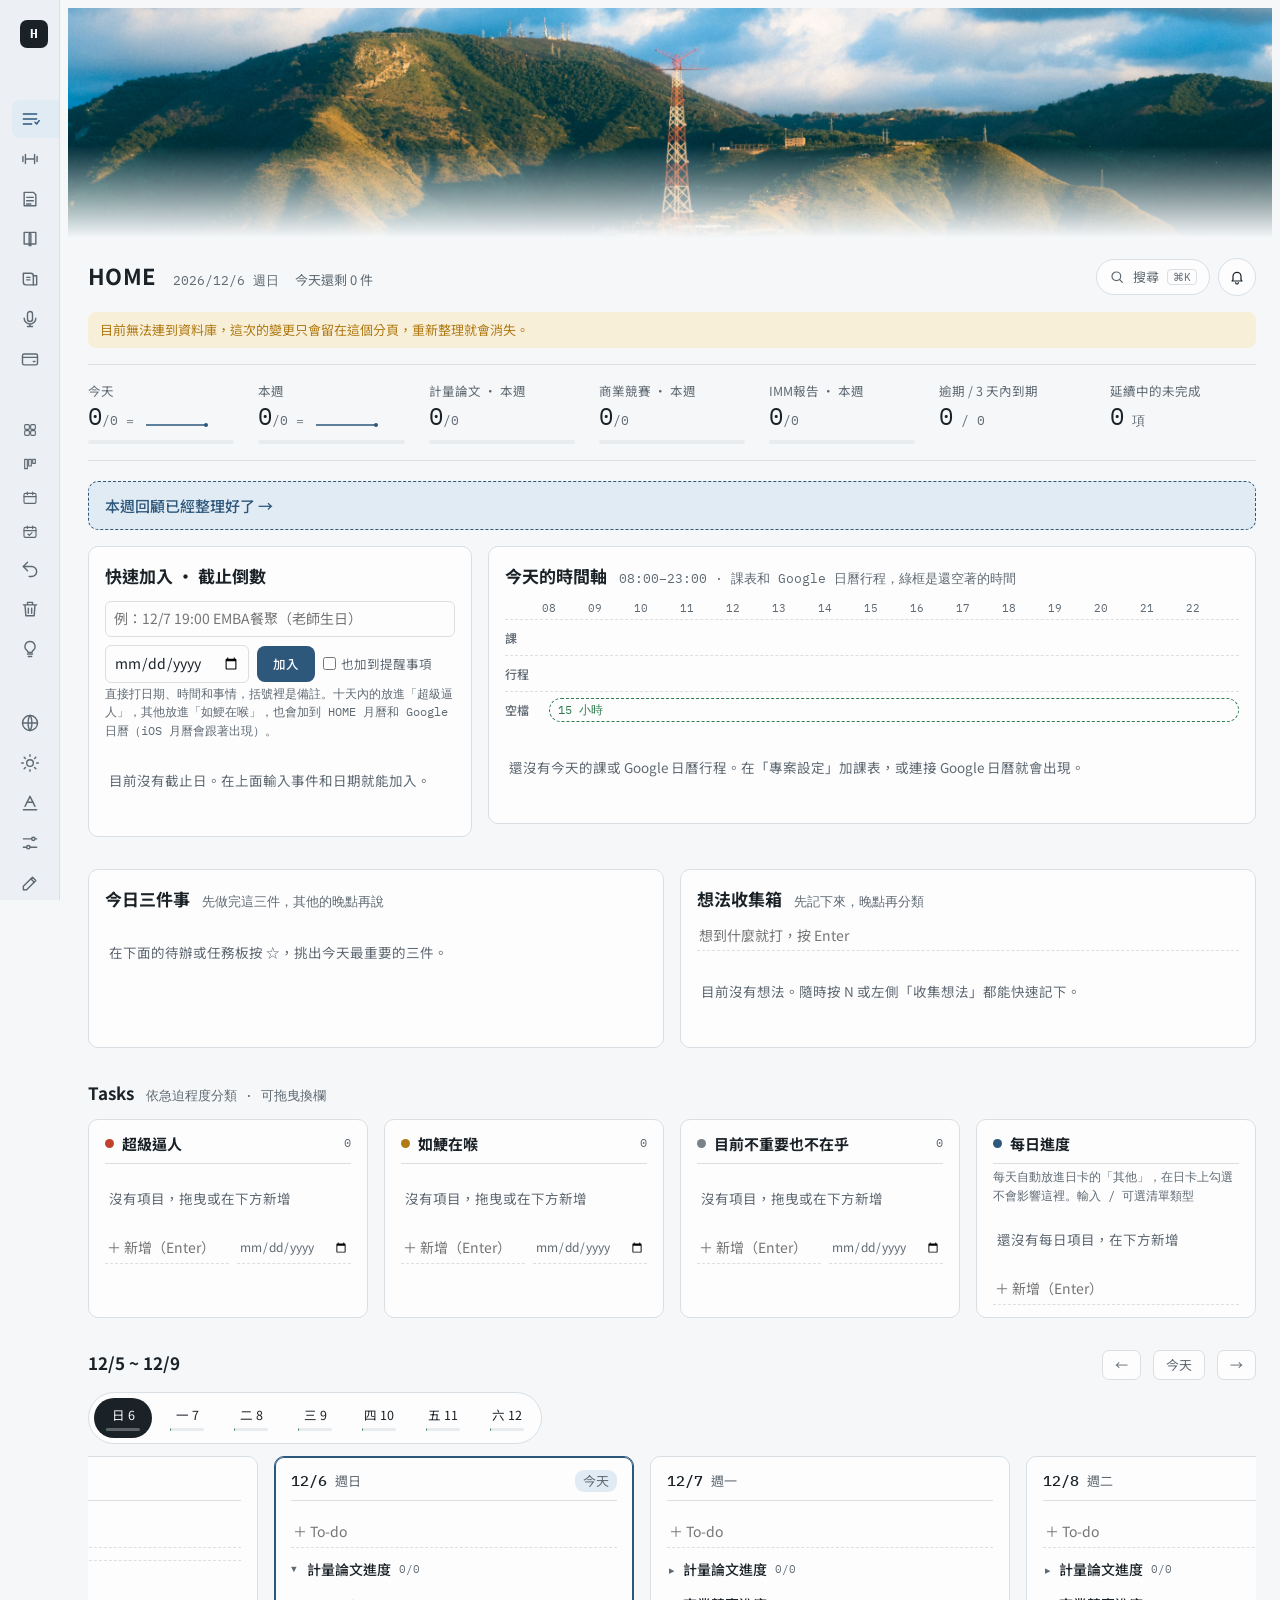
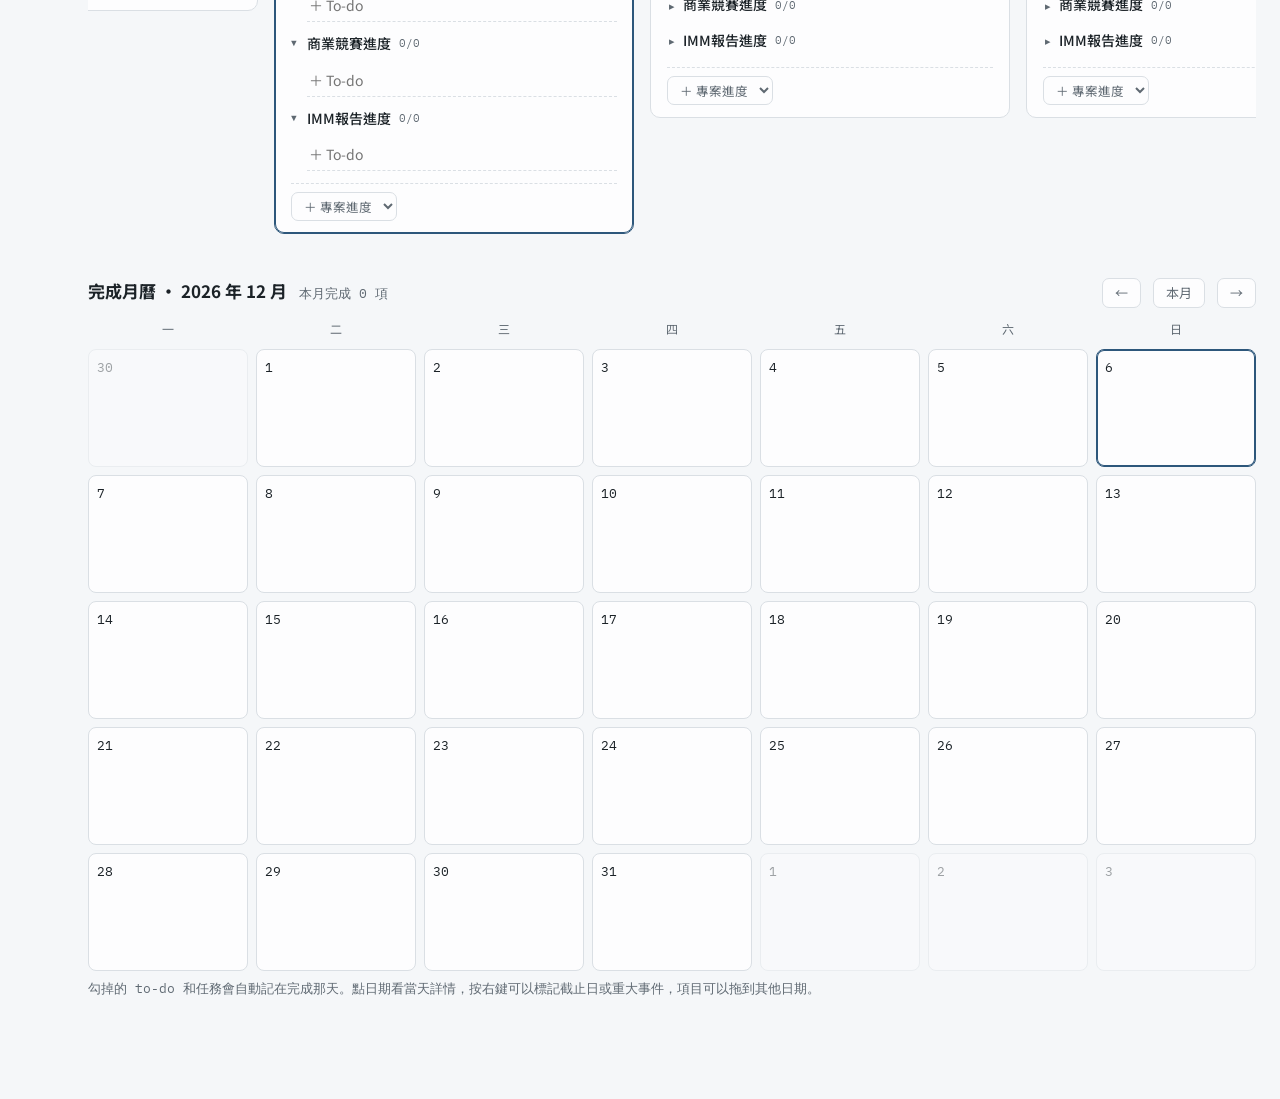
==== commit 4a27b0df: "Day-card daily rows and auto sections look like the rest Daily-list rows used muted text and auto-sh" ====
--- a/index.html
+++ b/index.html
@@ -33,7 +33,7 @@
   --accent:#2f5d8a; --accent-soft:#e6eef6;
   --hot:#c2412d; --hot-soft:#fbe9e5; --warn:#b07a12; --warn-soft:#f8efd9; --hot-ink:#a3301c; --warn-ink:#7f5508; --calm:#7a8288; --calm-soft:#eef0f1;
   --good:#2f7d4f; --good-soft:#e3f1e8; --rail:#eeeeeb; --shade:rgb(0 0 0 / .14); --scrim:rgb(0 0 0 / .28);
-  --f-body:"Noto Sans TC","PingFang TC","Microsoft JhengHei",system-ui,sans-serif;
+  --f-body:"PingFang TC","Noto Sans TC","Microsoft JhengHei",system-ui,sans-serif; /* Apple devices use their built-in PingFang (every glyph already there, so text never swaps fonts while typing); others load Noto Sans TC */
   --f-mono:"IBM Plex Mono",ui-monospace,Menlo,monospace;
   --rail-w:60px; --rail-open:236px;
 }
@@ -104,7 +104,7 @@
 .ghost{border:1px solid var(--line);background:var(--surface);border-radius:7px;padding:4px 12px;font-size:13px;cursor:pointer;color:var(--muted)}
 .ghost:hover{color:var(--fg);border-color:var(--muted)}
 /* urgency board */
-.col.daily .dot{background:var(--accent)}.dl-sub{margin:-4px 0 8px;font-size:12px}.col.daily .t[contenteditable]{outline:none;border-radius:4px}.col.daily .t[contenteditable]:focus{background:var(--calm-soft)}.dl-tag{color:var(--muted);font-size:12px;margin-left:4px}.item.dl-v .t{color:var(--muted);cursor:text}.item.dl-v.dl-own .t{color:var(--fg)}
+.col.daily .dot{background:var(--accent)}.dl-sub{margin:-4px 0 8px;font-size:12px}.col.daily .t[contenteditable]{outline:none;border-radius:4px}.col.daily .t[contenteditable]:focus{background:var(--calm-soft)}.dl-tag{color:var(--muted);font-size:12px;margin-left:4px}.item.dl-v .t{cursor:text}
 .board{display:grid;grid-template-columns:repeat(var(--ncol,3),minmax(0,1fr));gap:16px}
 @media (min-width:861px){.board[style*="--ncol:4"],.board[style*="--ncol:5"],.board[style*="--ncol:6"]{grid-template-columns:repeat(auto-fit,minmax(240px,1fr))}}
 .col.custom .dot{background:var(--muted)}
@@ -198,7 +198,6 @@
 details.proj summary .cnt{font-family:var(--f-mono);font-size:11px;color:var(--muted);font-weight:400}
 details.proj summary .icon-btn{margin-left:auto}
 details.proj .inner{padding-left:16px}
-details.proj.virtual summary{color:var(--muted);font-weight:400}
 .day-foot{display:flex;flex-wrap:wrap;gap:8px;margin-top:12px;padding-top:8px;border-top:1px dashed var(--line)}
 .day-foot select{border:1px solid var(--line);background:var(--surface);border-radius:7px;font-size:12.5px;padding:3px 8px;color:var(--muted)}
 .mini{font-size:12.5px}
@@ -928,7 +927,7 @@
     todo_ph:"＋ To-do", prog:n=>`${n}進度`, remove_block:"移除此區塊",
     add_proj:"＋ 專案進度", new_proj:"新增專案…", new_proj_ph:"專案名稱，Enter 確認",
     cd_title:"快速加入 · 截止倒數", cd_n:n=>`${n} 件`, cd_ph:"例：12/7 19:00 EMBA餐聚（老師生日）", cd_add:"加入", cd_hint:"直接打日期、時間和事情，括號裡是備註。十天內的放進「超級逼人」，其他放進「如鯁在喉」，也會加到 HOME 月曆和 Google 日曆（iOS 月曆會跟著出現）。",
-    qk_need_t:"還沒寫事情", qk_need_d:"找不到日期：寫 12/7、明天、下週五，或用右邊選日期", qk_note:"備註：", qk_date:"沒寫日期時用這個；有選就以這個為準", qk_rem:"也加到提醒事項", qk_rem_go:"加到 iOS 提醒事項", qk_added:t=>`已加入「${t}」。按右邊加到提醒事項：`, qk_rem_tip:"用 iPhone／Mac 的捷徑「HOME 提醒」加到提醒事項。第一次要先建好這個捷徑。", cd_then:"接著", cd_empty:"目前沒有截止日。在上面輸入事件和日期就能加入。", cd_over:n=>`已逾期 ${n} 天`, cd_today:h=>`今天截止 · 剩 ${h} 小時`, cd_dh:(d,h)=>`還有 ${d} 天 ${h} 小時`, cd_d:d=>`還有 ${d} 天`, cd_need:"請填事件和截止日", cd_ok:(d,b)=>`已加到${b}和月曆（${d}）`, cd_src:"截止倒數",
+    qk_need_t:"還沒寫事情", qk_need_d:"找不到日期：寫 12/7、明天、下週五，或用右邊選日期", qk_note:"備註：", qk_date:"沒寫日期時用這個；有選就以這個為準", qk_rem:"也加到提醒事項", qk_rem_go:"加到 iOS 提醒事項", qk_rem_sent:"已加到 iOS 提醒事項", qk_rem_again:"日期或名稱改了，再加到 iOS 提醒事項", qk_added:t=>`已加入「${t}」。按右邊加到提醒事項：`, qk_rem_tip:"用 iPhone／Mac 的捷徑「HOME 提醒」加到提醒事項。第一次要先建好這個捷徑。", cd_then:"接著", cd_empty:"目前沒有截止日。在上面輸入事件和日期就能加入。", cd_over:n=>`已逾期 ${n} 天`, cd_today:h=>`今天截止 · 剩 ${h} 小時`, cd_dh:(d,h)=>`還有 ${d} 天 ${h} 小時`, cd_d:d=>`還有 ${d} 天`, cd_need:"請填事件和截止日", cd_ok:(d,b)=>`已加到${b}和月曆（${d}）`, td_found:d=>`抓到日期 ${d}，已加進截止倒數`, cd_src:"截止倒數",
     tl_title:"今天的時間軸", tl_sub:(a,b)=>`${a}–${b} · 課表和 Google 日曆行程，綠框是還空著的時間`, tl_cls:"課", tl_ev:"行程", tl_free:"空檔", tl_empty:"還沒有今天的課或 Google 日曆行程。在「專案設定」加課表，或連接 Google 日曆就會出現。",
     sum_left:n=>`今天還剩 ${n} 件`, sum_cls:s=>`下一堂課 ${s}`, sum_tmr:n=>`${n} 件明天截止`,
     wx_clear:"晴", wx_partly:"晴時多雲", wx_cloudy:"陰", wx_fog:"霧", wx_rain:p=>`降雨 ${p}%`, wx_snow:"雪", wx_storm:"雷雨", wx_umb:"記得帶傘", wx_src:"台北天氣（Open-Meteo）",
@@ -1062,7 +1061,7 @@
     todo_ph:"+ To-do", prog:n=>`${n} progress`, remove_block:"Remove section",
     add_proj:"+ Project section", new_proj:"New project…", new_proj_ph:"Project name, press Enter",
     cd_title:"Quick add · Deadlines", cd_n:n=>`${n}`, cd_ph:"e.g. 12/7 7pm EMBA dinner (teacher's birthday)", cd_add:"Add", cd_hint:"Type a date, time and what it is; brackets become a note. Within 10 days it goes to Super urgent, otherwise Nagging; also the HOME calendar and Google Calendar (so iOS Calendar too).",
-    qk_need_t:"Add what it is", qk_need_d:"No date found: write 12/7, tomorrow, next Fri, or pick one on the right", qk_note:"Note: ", qk_date:"Used when the text has no date; if picked, it wins", qk_rem:"Also add to Reminders", qk_rem_go:"Add to iOS Reminders", qk_added:t=>`Added “${t}”. Send it to Reminders:`, qk_rem_tip:"Uses the Shortcut 「HOME 提醒」 on iPhone/Mac to add a reminder. Create that Shortcut once first.", cd_then:"Then", cd_empty:"No deadlines. Type an event and a date above to add one.", cd_over:n=>`${n}d overdue`, cd_today:h=>`Due today · ${h}h left`, cd_dh:(d,h)=>`${d}d ${h}h left`, cd_d:d=>`${d} days left`, cd_need:"Enter an event and a due date", cd_ok:(d,b)=>`Added to ${b} and the calendar (${d})`, cd_src:"Deadline",
+    qk_need_t:"Add what it is", qk_need_d:"No date found: write 12/7, tomorrow, next Fri, or pick one on the right", qk_note:"Note: ", qk_date:"Used when the text has no date; if picked, it wins", qk_rem:"Also add to Reminders", qk_rem_go:"Add to iOS Reminders", qk_rem_sent:"Already in iOS Reminders", qk_rem_again:"Changed since; add to iOS Reminders again", qk_added:t=>`Added “${t}”. Send it to Reminders:`, qk_rem_tip:"Uses the Shortcut 「HOME 提醒」 on iPhone/Mac to add a reminder. Create that Shortcut once first.", cd_then:"Then", cd_empty:"No deadlines. Type an event and a date above to add one.", cd_over:n=>`${n}d overdue`, cd_today:h=>`Due today · ${h}h left`, cd_dh:(d,h)=>`${d}d ${h}h left`, cd_d:d=>`${d} days left`, cd_need:"Enter an event and a due date", cd_ok:(d,b)=>`Added to ${b} and the calendar (${d})`, td_found:d=>`Found date ${d}; added to deadlines`, cd_src:"Deadline",
     tl_title:"Today's timeline", tl_sub:(a,b)=>`${a}–${b} · classes and Google Calendar events; green boxes are free time`, tl_cls:"Class", tl_ev:"Events", tl_free:"Free", tl_empty:"No classes or Google events today. Add your timetable in Project settings or connect Google Calendar.",
     sum_left:n=>`${n} left today`, sum_cls:s=>`next class ${s}`, sum_tmr:n=>`${n} due tomorrow`,
     wx_clear:"Clear", wx_partly:"Partly cloudy", wx_cloudy:"Cloudy", wx_fog:"Fog", wx_rain:p=>`rain ${p}%`, wx_snow:"Snow", wx_storm:"Storms", wx_umb:"bring an umbrella", wx_src:"Taipei weather (Open-Meteo)",
@@ -1319,7 +1318,7 @@
 document.addEventListener("focusout", ()=>setTimeout(()=>{ if (dirty && !isTyping() && !composing) render(); },0));
 
 function render(){
-  dirty=false; if (!render._au && Object.keys(S.tasks).length){ render._au=true; setTimeout(()=>{ render._au=false; if (autoUrgent() && !isTyping()) render(); },0); }
+  dirty=false; if (!render._au && Object.keys(S.tasks).length){ render._au=true; setTimeout(()=>{ render._au=false; const a=autoAdopt(), u=autoUrgent(); if ((a||u) && !isTyping()) render(); },0); }
   const a=document.activeElement, fid=a && a.id, sel=a && "selectionStart" in a ? [a.selectionStart,a.selectionEnd] : null;
   const sx={}; document.querySelectorAll("[data-keep-scroll]").forEach(el=>sx[el.dataset.keepScroll]=el.scrollLeft);
   const sy={}; document.querySelectorAll("[data-keep-y]").forEach(el=>sy[el.dataset.keepY]=el.scrollTop);
@@ -1380,7 +1379,7 @@
 function dueBadge(due, time){
   if (!due) return "";
   const diff=(parse(due)-parse(today()))/864e5;
-  return `<span class="due ${diff<=2?"soon":""}" title="${esc(due)}">${diff<0?T("late"):""}${md(due)}${time?" "+time:""}</span>`;
+  return `<span class="due ${diff<=2?"soon":""}" title="${esc(due)}">${diff<0?T("late"):""}${md(due)} ${dow(due)}${time?" "+time:""}</span>`;
 }
 /* ---------- cards: which ones show, kept in settings/main ---------- */
 /* daily list: settings.dailyList [{id,t}] shows up every day (today onward) in the 其他 section of the day card; ticking it writes a real item {dl:id} */
@@ -2154,6 +2153,10 @@
 document.addEventListener("toggle", e=>{ const d=e.target; if (!d.matches || !d.matches("details[data-tg]")) return; const ref=blkRef(d); if(!ref) return;
   const cur = ref.task ? task(ref.task) : listOf(day(ref.date),+ref.pi)?.find(i=>i.id===ref.id); if (!cur || !!cur.o===d.open) return;
   blkEdit(ref, x=>{ x.o=d.open; }); }, true);
+/* open/closed state of sections that only show up virtually (pinned / daily list), per device; real sections keep theirs in days/<d>.projects[].open */
+function projOpenAll(){ try{ return JSON.parse(localStorage.getItem("home.projOpen")||"{}"); }catch(_){ return {}; } }
+function projOpenGet(date,name){ const v=projOpenAll()[date+"|"+name]; return typeof v==="boolean" ? v : null; }
+function projOpenSet(date,name,open){ const o=projOpenAll(), lim=addDays(today(),-14); Object.keys(o).forEach(k=>{ if (k.slice(0,10)<lim) delete o[k]; }); o[date+"|"+name]=open; try{ localStorage.setItem("home.projOpen", JSON.stringify(o)); }catch(_){} }
 function viewWeek(){
   const busy=busyDays(), days0=dayCards(), days=days0.filter(d=>!busy[d]);
   { let last=days0[days0.length-1]; for (let g=0; days.length<days0.length && g<60; g++){ last=addDays(last,1); if (!busy[last]) days.push(last); } }
@@ -2182,7 +2185,7 @@
     const projs=secs.map(s=>{
       const own=s.p?s.p.items:[], extra=myCar.filter(c=>c.proj===s.name), vdl=s.name===dlProj()?dls.filter(x=>!own.some(i=>i.dl===x.id)):[];
       const n=own.filter(i=>!i.k).length+extra.length+vdl.length, k=own.filter(i=>i.d).length+extra.filter(c=>c.it.d).length;
-      const open=s.p ? s.p.open!==false : (date===t || extra.length>0);
+      const vo=projOpenGet(date,s.name), open=s.p ? s.p.open!==false : vo!=null ? vo : (date===t || extra.length>0);
       return `<details class="proj ${s.p?"":"virtual"}" ${open?"open":""} data-date="${date}" ${s.p?`data-pi="${s.pi}"`:""}>
         <summary data-name="${esc(s.name)}">${esc(T("prog",s.name))} <span class="cnt">${k}/${n}</span>${s.p?`<button class="icon-btn" data-act="proj-del" data-date="${date}" data-pi="${s.pi}" title="${T("remove_block")}">✕</button>`:""}</summary>
         <div class="inner">${n?`<div class="progress"><i style="width:${k/n*100}%"></i></div>`:""}<ul class="list">${extra.map(c=>itemLi(c.it,c.date,c.pi,true)).join("")}${(nn=>own.map((it,i)=>itemLi(it,date,s.pi,false,nn[i])).join(""))(olNums(own))}${vdl.map(x=>`<li class="item dl-v${(d.dlx||{})[x.id]!=null?" dl-own":""}" data-dlv="${x.id}"><input type="checkbox" data-act="dl-toggle" data-date="${date}" data-id="${x.id}" aria-label="${T("done")}"><span class="t${fmC(x)}" data-dlday="${date}" title="${esc(T("dl_day_tip"))}">${esc(dlText(date,x.id))}</span><span class="dl-tag" title="${esc(T("dl_title"))}">↻</span></li>`).join("")}</ul>${addForm(date,s.name)}</div>
@@ -2511,7 +2514,7 @@
 const itEdit=(a,fn)=>{ const d=dayCopy(a.date), L_=+a.pi<0?d.items:(d.projects[+a.pi]||{}).items; if (!L_) return; const i=L_.findIndex(x=>x.id===a.id); if (i<0) return; fn(L_,i); save("days/"+a.date,d,100); };
 const CMR={
   task:{get:a=>{ const t=task(a.id); return t&&t.qk ? qkPhrase(t) : t?.title; }, set:(a,v)=>{ const t=task(a.id); if (!t) return;
-    if (!t.qk) return save("tasks/"+t.id,{...t,title:v},50);
+    if (!t.qk) return save("tasks/"+t.id,tAdopt({...t,title:v})||{...t,title:v},50);
     const r=qkParse(v), n={...t, title:r.title||t.title, due:r.date||t.due}; delete n.time; delete n.end; delete n.note; if (r.time) n.time=r.time; if (r.end) n.end=r.end; if (r.note) n.note=r.note; save("tasks/"+t.id,n,50); }, del:a=>remove("tasks/"+a.id)},
   it:{get:a=>itFind(a)?.t, set:(a,v)=>itEdit(a,(L_,i)=>{ L_[i]={...L_[i],t:v}; }), del:a=>itEdit(a,(L_,i)=>{ L_.splice(i,1); })},
   routine:{get:a=>gymPlan().routines.find(r=>r.id===a.id)?.name, set:(a,v)=>{ const pl=clone(gymPlan()), r=pl.routines.find(r=>r.id===a.id); if (r){ r.name=v; savePlan(pl); } }},
@@ -3075,7 +3078,7 @@
     if (QK_HR.test(inp.value)){ const id=uid(); save("tasks/"+id,{id,title:"",k:"hr",bucket:f.dataset.bucket,done:false,due:null,createdAt:Date.now()},50); inp.value=""; clearSlash(f); render(); setTimeout(()=>document.getElementById(inp.id)?.focus(),0); return; } const sc=[[/^\[\s?\]\s+/,""],[/^[-*•]\s+/,"ul"],[/^\d+[.)]\s+/,"ol"],[/^>\s+/,"tg"]].find(([re])=>re.test(inp.value)); if (sc){ inp.value=inp.value.replace(sc[0],""); clearSlash(f); if (sc[1]) f.dataset.mode=JSON.stringify({k:sc[1]}); }
     const title=inp.value.trim(), m=slashMode(f); if (!title && m.k!=="tb") return;
     if (m.mark){ const id=uid(); save("events/"+id,{id,date:due.value||today(),title,kind:m.mark},50); inp.value=""; due.value=""; clearSlash(f); render(); toast(T("sl_marked")); return; }
-    const id=uid(), tk={id, title:inp.value.trim()||title, bucket:m.bucket||f.dataset.bucket, done:false, due:due.value||null, createdAt:Date.now()}; if (m.k){ tk.k=m.k; tk.due=null; if (m.k==="tb") tk.rows=newRows(); } save("tasks/"+id, tk, 50); clearSlash(f);
+    const id=uid(), tk={id, title:inp.value.trim()||title, bucket:m.bucket||f.dataset.bucket, done:false, due:due.value||null, createdAt:Date.now()}; if (m.k){ tk.k=m.k; tk.due=null; if (m.k==="tb") tk.rows=newRows(); } const ad=tAdopt(tk); save("tasks/"+id, ad||tk, 50); if (ad) toast(T("td_found", md(ad.due))); clearSlash(f);
     inp.value=""; due.value=""; const bk=f.dataset.bucket, keepK=["ul","ol"].includes(m.k)?m.k:null; render();
     if (keepK && inp.id==="add-task-"+bk) setTimeout(()=>{ const i=document.getElementById("add-task-"+bk); if (!i) return; setSlash(i.form,{k:keepK},keepK==="ol"?"1. "+T("sl_numbered"):"• "+T("sl_bullet")); i.focus(); },0);
   } else if (act==="ib-add" || act==="qc-add"){
@@ -3184,7 +3187,7 @@
   else if (act==="gym-g-del"){ const k="g:"+b.dataset.g, n=gymPlan().routines.find(r=>r.id===S.gymR)?.groups.find(g=>g.id===b.dataset.g)?.ex.length;
     if (n && S.confirmDel!==k){ S.confirmDel=k; toast(T("confirm_del")); setTimeout(()=>{ if (S.confirmDel===k){ S.confirmDel=null; render(); } },3000); render(); }
     else { S.confirmDel=null; planEdit((pl,r)=>{ r.groups=r.groups.filter(g=>g.id!==b.dataset.g); }); } }
-  else if (act==="qk-done"){ setTimeout(()=>{ S.qkLast=null; render(); },300); }
+  else if (act==="qk-done"){ if (b.tagName==="A" && S.qkLast) remMark(S.qkLast); setTimeout(()=>{ S.qkLast=null; render(); },300); }
   else if (act==="qk-rem"){ const x=task(b.dataset.id); S.cm=null; renderCm(); if (x) qkRemind(x); }
   else if (act==="cmr-edit"){ const k=b.dataset.key; setTimeout(()=>cmrEdit(k),0); }
   else if (act==="cmr-del"){ let a; try{ a=JSON.parse(b.dataset.key); }catch(_){ return; }
@@ -3399,6 +3402,7 @@
   try{ const o=JSON.parse(localStorage.getItem("home.setOpen")||"{}"); o[dt.dataset.sec]=dt.open; localStorage.setItem("home.setOpen", JSON.stringify(o)); }catch(_){} }, true);
 document.addEventListener("toggle", e=>{
   const dt=e.target; if (!dt.matches || !dt.matches("details.proj")) return;
+  if (dt.dataset.pi==null){ const nm=dt.querySelector("summary")?.dataset.name; if (nm!=null) projOpenSet(dt.dataset.date, nm, dt.open); return; }
   const d=dayCopy(dt.dataset.date), p=d.projects[+dt.dataset.pi]; if (!p) return;
   if ((p.open!==false)===dt.open) return;
   p.open=dt.open; save("days/"+d.date,d,800);
@@ -3528,7 +3532,7 @@
     if (settings().ovCards) h+=btn("cm-ov-reset",T("cm_reset")); }
   else if (c.row==="cmr"){ const t=c.title?`「${esc(c.title.length>18?c.title.slice(0,18)+"…":c.title)}」`:"";
     if (CMR[c.k].set) h+=btn("cmr-edit",`✎ ${T("cmr_edit")}${t}`,`data-key="${esc(c.key)}"`);
-    if (c.k==="task"){ let a={}; try{ a=JSON.parse(c.key); }catch(_){} const x=task(a.id); if (x && x.due && !x.done) h+=btn("qk-rem",`⏰ ${T("qk_rem_go")}`,`data-id="${esc(x.id)}"`); }
+    if (c.k==="task"){ let a={}; try{ a=JSON.parse(c.key); }catch(_){} h+=remBtn(task(a.id), btn); }
     if (c.k==="group" && S.exClip){ let a={}; try{ a=JSON.parse(c.key); }catch(_){} h+=btn("exc-paste",`⎘ ${T("exc_paste_grp", esc(S.exClip.name))}`,`data-g="${esc(a.id||"")}"`); }
     if (CMR[c.k].del) h+=btn("cmr-del",S.confirmDel==="cm:"+c.key?`✕ ${T("confirm_del")}${t}`:`✕ ${T("del")}${t}`,`data-key="${esc(c.key)}"`); }
   else if (c.row==="ex"){ const r=gymPlan().routines.find(x=>x.id===S.gymR), x=r&&r.groups.find(g=>g.id===c.g)?.ex.find(x=>x.id===c.xid);
@@ -3547,6 +3551,7 @@
   else if (c.row==="col"){
     if (c.task){ const tk=task(c.task); if (tk && tk.k!=="hr") h+=fmBar({k:"task",id:tk.id}); if (tk) h+=btn("cm-edit",`✎ ${T("cm_edit_item", esc(tk.title))}`,`data-task="${tk.id}"`); }
     if (c.task){ const tk=task(c.task); if (tk && tk.k!=="tb") h+=`<div class="ctx-h">${T("dl_turn")}</div>`+[["","☐ "+T("sl_todo")],["ul","• "+T("sl_bullet")],["ol","1. "+T("sl_numbered")],["tg","▸ "+T("sl_toggle")]].filter(([k])=>k!==(tk.k||"")).map(([k,l])=>btn("task-kind",l,`data-id="${tk.id}" data-k="${k}"`)).join("")+`<div class="ctx-sep"></div>`; }
+    if (c.task){ const r=remBtn(task(c.task), btn); if (r) h+=r+`<div class="ctx-sep"></div>`; }
     if (c.task){ const tk=task(c.task); if (tk) h+=btn("task-del",`✕ ${T("cm_del_item", esc(tk.title))}`,`data-id="${tk.id}"`); }
     if (c.id) h+=`<div class="ctx-h">${T("cm_add_item")}</div><form class="add" data-act="task-add" data-bucket="${esc(c.id)}"><input type="text" id="cm-task" placeholder="${T("add_enter")}" autocomplete="off"><input type="date" id="cm-task-due" title="${T("due_title")}"></form><div class="ctx-sep"></div>`;
     if (c.id){ const b=bucketList().find(x=>x.id===c.id); h+=btn("cm-col-del",`✕ ${T("cm_del_col", b?bName(b):"")}`,`data-id="${esc(c.id)}"`); }
@@ -3711,7 +3716,12 @@
 function qkUrl(x){ const when=(x.due||today())+" "+(x.time||"09:00"), txt=[x.title, when, x.note||""].join("\n");
   return "shortcuts://run-shortcut?name="+encodeURIComponent(QK_SC)+"&input=text&text="+encodeURIComponent(txt); }
 // a real link click: the page itself is never replaced, so nothing unsaved can be lost
-function qkRemind(x){ const a=document.createElement("a"); a.href=qkUrl(x); a.rel="noopener"; document.body.appendChild(a); a.click(); a.remove(); }
+/* HOME can't read Reminders, so it remembers what it already sent (x.rem = title|date|time) and doesn't offer it twice */
+function remKey(x){ return [x.title||"", x.due||"", x.time||""].join("|"); }
+function remMark(id){ const x=task(id); if (x && x.rem!==remKey(x)) save("tasks/"+id,{...x,rem:remKey(x)},50); }
+function remBtn(x, btn){ if (!x || !x.due || x.done || x.k) return ""; if (x.rem===remKey(x)) return `<p class="empty mini">✓ ${T("qk_rem_sent")}</p>`;
+  return btn("qk-rem",`⏰ ${T(x.rem?"qk_rem_again":"qk_rem_go")}`,`data-id="${esc(x.id)}"`); }
+function qkRemind(x){ remMark(x.id);  const a=document.createElement("a"); a.href=qkUrl(x); a.rel="noopener"; document.body.appendChild(a); a.click(); a.remove(); }
 function qkPreview(){ const ti=document.getElementById("cd-t"), di=document.getElementById("cd-d"), pv=document.getElementById("cd-pv"); if (!ti || !pv) return;
   if (!ti.value.trim()){ pv.textContent=T("cd_hint"); pv.classList.remove("qk-on","qk-bad"); return; }
   const r=qkRead(ti.value, di&&di.value); pv.classList.add("qk-on"); pv.classList.toggle("qk-bad", !r.date||!r.title);
@@ -3754,6 +3764,11 @@
 const URG_DAYS=10;
 function urgSoon(due){ return !!due && due<=addDays(today(),URG_DAYS); }
 function mvB(t,to){ const x={...t,bucket:to}; if (to===nagBucket() && urgSoon(t.due)) x.keepB=t.due; else delete x.keepB; return x; }
+/* a date typed in a task's title (12/18, 12月18日, 2026/12/18) becomes its due date, so it shows under 截止倒數 and on the calendars */
+const TDATE=/\d{4}\s*[\/\-.年]\s*\d{1,2}\s*[\/\-.月]\s*\d{1,2}|(?<![\d:：.])\d{1,2}\s*(?:\/|月)\s*\d{1,2}(?![\d:：])/;
+function tAdopt(t){ if (!t || t.k || t.done || t.due || !TDATE.test(t.title||"")) return null; const r=qkParse(t.title, t.createdAt?ymd(new Date(t.createdAt)):undefined); if (!r.date || !r.title) return null;
+  const x={...t, title:r.title.replace(/[\s.。,，、:：\-–—]+$/,"")||r.title, due:r.date, qk:true}; if (r.time) x.time=r.time; if (r.end) x.end=r.end; if (r.note) x.note=r.note; return x; }
+function autoAdopt(){ let n=0; allTasks().forEach(t=>{ const x=tAdopt(t); if (x){ save("tasks/"+t.id,x,300); n++; } }); return n>0; }
 function autoUrgent(){ const nag=nagBucket(), urg=urgBucket(); if (nag===urg) return false; let n=0;
   allTasks().forEach(t=>{ if (t.done || t.k || t.bucket!==nag || !urgSoon(t.due) || t.keepB===t.due) return; const x={...t,bucket:urg}; delete x.keepB; save("tasks/"+t.id,x,300); n++; });
   return n>0; }
